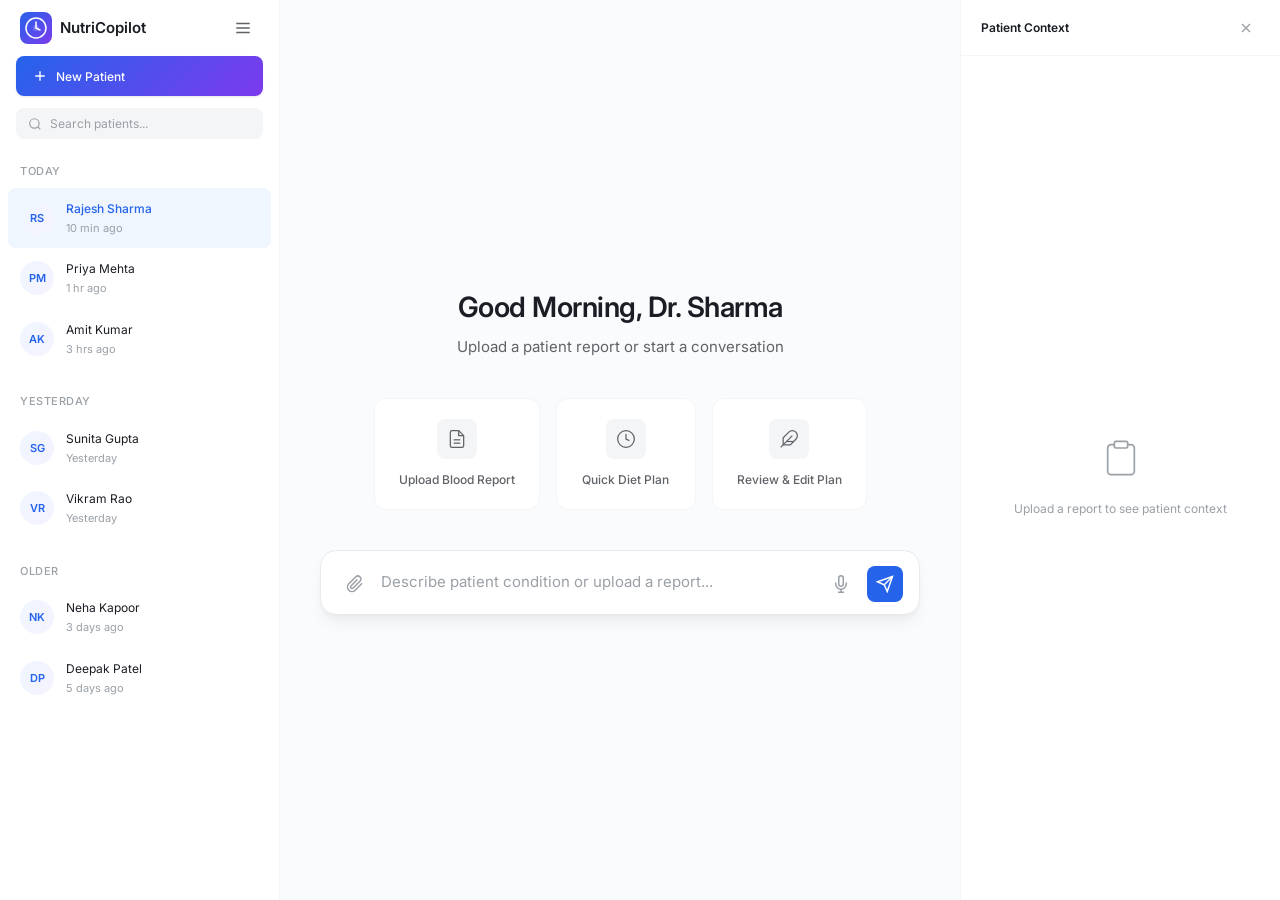
==== index.html @ d96eb40c "Drawer changes" ====
<!DOCTYPE html>
<html lang="en">
<head>
    <meta charset="UTF-8">
    <meta name="viewport" content="width=device-width, initial-scale=1.0">
    <title>NutriCopilot — AI Dietitian Assistant</title>
    <link rel="stylesheet" href="style.css">
    <link rel="preconnect" href="https://fonts.googleapis.com">
    <link rel="preconnect" href="https://fonts.gstatic.com" crossorigin>
    <link href="https://fonts.googleapis.com/css2?family=Inter:wght@300;400;500;600;700&display=swap" rel="stylesheet">
</head>
<body>
    <div class="app-container">
        <!-- LEFT SIDEBAR -->
        <aside class="sidebar" id="sidebar">
            <div class="sidebar-header">
                <div class="logo">
                    <div class="logo-icon">
                        <svg width="24" height="24" viewBox="0 0 24 24" fill="none">
                            <circle cx="12" cy="12" r="10" stroke="currentColor" stroke-width="1.5"/>
                            <path d="M12 6v6l4 2" stroke="currentColor" stroke-width="1.5" stroke-linecap="round"/>
                            <circle cx="12" cy="12" r="3" fill="currentColor" opacity="0.2"/>
                        </svg>
                    </div>
                    <span class="logo-text">NutriCopilot</span>
                </div>
                <button class="sidebar-toggle" id="sidebarToggle" aria-label="Toggle sidebar">
                    <svg width="18" height="18" viewBox="0 0 24 24" fill="none" stroke="currentColor" stroke-width="2">
                        <path d="M3 12h18M3 6h18M3 18h18"/>
                    </svg>
                </button>
            </div>

            <button class="new-patient-btn" id="newPatientBtn">
                <svg width="16" height="16" viewBox="0 0 24 24" fill="none" stroke="currentColor" stroke-width="2">
                    <path d="M12 5v14M5 12h14"/>
                </svg>
                New Patient
            </button>

            <div class="search-box">
                <svg width="14" height="14" viewBox="0 0 24 24" fill="none" stroke="currentColor" stroke-width="2">
                    <circle cx="11" cy="11" r="8"/>
                    <path d="M21 21l-4.35-4.35"/>
                </svg>
                <input type="text" placeholder="Search patients..." id="patientSearch">
            </div>

            <div class="patient-list" id="patientList">
                <div class="patient-group">
                    <span class="group-label">Today</span>
                    <div class="patient-item active" data-id="1">
                        <div class="patient-avatar">RS</div>
                        <div class="patient-info">
                            <span class="patient-name">Rajesh Sharma</span>
                            <span class="patient-time">10 min ago</span>
                        </div>
                    </div>
                    <div class="patient-item" data-id="2">
                        <div class="patient-avatar">PM</div>
                        <div class="patient-info">
                            <span class="patient-name">Priya Mehta</span>
                            <span class="patient-time">1 hr ago</span>
                        </div>
                    </div>
                    <div class="patient-item" data-id="3">
                        <div class="patient-avatar">AK</div>
                        <div class="patient-info">
                            <span class="patient-name">Amit Kumar</span>
                            <span class="patient-time">3 hrs ago</span>
                        </div>
                    </div>
                </div>
                <div class="patient-group">
                    <span class="group-label">Yesterday</span>
                    <div class="patient-item" data-id="4">
                        <div class="patient-avatar">SG</div>
                        <div class="patient-info">
                            <span class="patient-name">Sunita Gupta</span>
                            <span class="patient-time">Yesterday</span>
                        </div>
                    </div>
                    <div class="patient-item" data-id="5">
                        <div class="patient-avatar">VR</div>
                        <div class="patient-info">
                            <span class="patient-name">Vikram Rao</span>
                            <span class="patient-time">Yesterday</span>
                        </div>
                    </div>
                </div>
                <div class="patient-group">
                    <span class="group-label">Older</span>
                    <div class="patient-item" data-id="6">
                        <div class="patient-avatar">NK</div>
                        <div class="patient-info">
                            <span class="patient-name">Neha Kapoor</span>
                            <span class="patient-time">3 days ago</span>
                        </div>
                    </div>
                    <div class="patient-item" data-id="7">
                        <div class="patient-avatar">DP</div>
                        <div class="patient-info">
                            <span class="patient-name">Deepak Patel</span>
                            <span class="patient-time">5 days ago</span>
                        </div>
                    </div>
                </div>
            </div>
        </aside>

        <!-- CENTER MAIN AREA -->
        <main class="main-content" id="mainContent">
            <!-- Welcome State -->
            <div class="welcome-state" id="welcomeState">
                <div class="greeting-section">
                    <h1 class="greeting" id="greeting">Good Evening, Dr. Sharma</h1>
                    <p class="greeting-sub">Upload a patient report or start a conversation</p>
                </div>

                <div class="quick-actions">
                    <div class="quick-action-card">
                        <div class="qa-icon">
                            <svg width="20" height="20" viewBox="0 0 24 24" fill="none" stroke="currentColor" stroke-width="1.5">
                                <path d="M14 2H6a2 2 0 0 0-2 2v16a2 2 0 0 0 2 2h12a2 2 0 0 0 2-2V8z"/>
                                <polyline points="14,2 14,8 20,8"/>
                                <line x1="16" y1="13" x2="8" y2="13"/>
                                <line x1="16" y1="17" x2="8" y2="17"/>
                            </svg>
                        </div>
                        <span>Upload Blood Report</span>
                    </div>
                    <div class="quick-action-card">
                        <div class="qa-icon">
                            <svg width="20" height="20" viewBox="0 0 24 24" fill="none" stroke="currentColor" stroke-width="1.5">
                                <path d="M12 2a10 10 0 1 0 10 10A10 10 0 0 0 12 2z"/>
                                <path d="M12 6v6l4 2"/>
                            </svg>
                        </div>
                        <span>Quick Diet Plan</span>
                    </div>
                    <div class="quick-action-card">
                        <div class="qa-icon">
                            <svg width="20" height="20" viewBox="0 0 24 24" fill="none" stroke="currentColor" stroke-width="1.5">
                                <path d="M20.24 12.24a6 6 0 0 0-8.49-8.49L5 10.5V19h8.5z"/>
                                <line x1="16" y1="8" x2="2" y2="22"/>
                                <line x1="17.5" y1="15" x2="9" y2="15"/>
                            </svg>
                        </div>
                        <span>Review & Edit Plan</span>
                    </div>
                </div>

                <div class="prompt-container" id="promptContainer">
                    <div class="prompt-box">
                        <div class="prompt-upload-area" id="dropZone">
                            <div class="drop-indicator" id="dropIndicator">
                                <svg width="32" height="32" viewBox="0 0 24 24" fill="none" stroke="currentColor" stroke-width="1.5">
                                    <path d="M21 15v4a2 2 0 0 1-2 2H5a2 2 0 0 1-2-2v-4"/>
                                    <polyline points="17,8 12,3 7,8"/>
                                    <line x1="12" y1="3" x2="12" y2="15"/>
                                </svg>
                                <span>Drop patient report here</span>
                            </div>
                        </div>
                        <div class="prompt-input-wrapper">
                            <button class="prompt-action-btn upload-btn" id="uploadBtn" title="Upload Report">
                                <svg width="18" height="18" viewBox="0 0 24 24" fill="none" stroke="currentColor" stroke-width="2">
                                    <path d="M21.44 11.05l-9.19 9.19a6 6 0 0 1-8.49-8.49l9.19-9.19a4 4 0 0 1 5.66 5.66l-9.2 9.19a2 2 0 0 1-2.83-2.83l8.49-8.48"/>
                                </svg>
                            </button>
                            <textarea class="prompt-input" id="promptInput" placeholder="Describe patient condition or upload a report..." rows="1"></textarea>
                            <button class="prompt-action-btn voice-btn" id="voiceBtn" title="Voice Input">
                                <svg width="18" height="18" viewBox="0 0 24 24" fill="none" stroke="currentColor" stroke-width="2">
                                    <path d="M12 1a3 3 0 0 0-3 3v8a3 3 0 0 0 6 0V4a3 3 0 0 0-3-3z"/>
                                    <path d="M19 10v2a7 7 0 0 1-14 0v-2"/>
                                    <line x1="12" y1="19" x2="12" y2="23"/>
                                    <line x1="8" y1="23" x2="16" y2="23"/>
                                </svg>
                            </button>
                            <button class="generate-btn" id="generateBtn" title="Generate">
                                <svg width="18" height="18" viewBox="0 0 24 24" fill="none" stroke="currentColor" stroke-width="2">
                                    <line x1="22" y1="2" x2="11" y2="13"/>
                                    <polygon points="22,2 15,22 11,13 2,9"/>
                                </svg>
                            </button>
                        </div>
                    </div>
                </div>
            </div>

            <!-- Upload Review State -->
            <div class="upload-review-state hidden" id="uploadReviewState">
                <div class="upload-review-content" id="uploadReviewContent">
                    <!-- Dynamically populated by JS -->
                </div>
            </div>

            <!-- Chat/Conversation State -->
            <div class="chat-state hidden" id="chatState">
                <div class="chat-messages" id="chatMessages"></div>

                <div class="chat-input-container">
                    <div class="prompt-box">
                        <div class="prompt-input-wrapper">
                            <button class="prompt-action-btn upload-btn" id="chatUploadBtn" title="Upload Report">
                                <svg width="18" height="18" viewBox="0 0 24 24" fill="none" stroke="currentColor" stroke-width="2">
                                    <path d="M21.44 11.05l-9.19 9.19a6 6 0 0 1-8.49-8.49l9.19-9.19a4 4 0 0 1 5.66 5.66l-9.2 9.19a2 2 0 0 1-2.83-2.83l8.49-8.48"/>
                                </svg>
                            </button>
                            <textarea class="prompt-input" id="chatInput" placeholder="Ask follow-up or give instructions..." rows="1"></textarea>
                            <button class="generate-btn" id="chatSendBtn" title="Send">
                                <svg width="18" height="18" viewBox="0 0 24 24" fill="none" stroke="currentColor" stroke-width="2">
                                    <line x1="22" y1="2" x2="11" y2="13"/>
                                    <polygon points="22,2 15,22 11,13 2,9"/>
                                </svg>
                            </button>
                        </div>
                    </div>
                </div>
            </div>
            <input type="file" id="fileInput" accept=".pdf,.jpg,.png,.jpeg" hidden>
        </main>

        <!-- RIGHT CONTEXT PANEL -->
        <aside class="context-panel" id="contextPanel">
            <div class="context-panel-header">
                <h3>Patient Context</h3>
                <button class="panel-close-btn" id="contextPanelClose">
                    <svg width="16" height="16" viewBox="0 0 24 24" fill="none" stroke="currentColor" stroke-width="2">
                        <path d="M18 6L6 18M6 6l12 12"/>
                    </svg>
                </button>
            </div>

            <!-- Empty State -->
            <div class="context-empty" id="contextEmpty">
                <div class="context-empty-icon">
                    <svg width="40" height="40" viewBox="0 0 24 24" fill="none" stroke="currentColor" stroke-width="1">
                        <path d="M16 4h2a2 2 0 0 1 2 2v14a2 2 0 0 1-2 2H6a2 2 0 0 1-2-2V6a2 2 0 0 1 2-2h2"/>
                        <rect x="8" y="2" width="8" height="4" rx="1" ry="1"/>
                    </svg>
                </div>
                <p>Upload a report to see patient context</p>
            </div>

            <!-- Uploaded Reports List (pre-processing) -->
            <div class="context-reports hidden" id="contextReports">
                <div class="context-reports-title">Uploaded Reports</div>
                <div class="context-reports-list" id="contextReportsList"></div>
            </div>

            <!-- Patient Data -->
            <div class="context-data hidden" id="contextData">
                <div class="patient-profile-card">
                    <div class="profile-avatar" id="profileAvatar">RS</div>
                    <div class="profile-details">
                        <h4 id="profileName">Rajesh Sharma</h4>
                        <span class="profile-meta" id="profileMeta">Male • 52 yrs • BMI 28.4</span>
                    </div>
                    <div class="profile-badge critical" id="profileBadge">High Risk</div>
                </div>

                <div class="vitals-grid" id="vitalsGrid">
                    <div class="vital-card">
                        <span class="vital-label">HbA1c</span>
                        <span class="vital-value high">8.2%</span>
                        <span class="vital-status">Above Normal</span>
                    </div>
                    <div class="vital-card">
                        <span class="vital-label">Cholesterol</span>
                        <span class="vital-value high">245 mg/dL</span>
                        <span class="vital-status">High</span>
                    </div>
                    <div class="vital-card">
                        <span class="vital-label">BP</span>
                        <span class="vital-value warning">142/92</span>
                        <span class="vital-status">Elevated</span>
                    </div>
                    <div class="vital-card">
                        <span class="vital-label">Vitamin D</span>
                        <span class="vital-value low">12 ng/mL</span>
                        <span class="vital-status">Deficient</span>
                    </div>
                    <div class="vital-card">
                        <span class="vital-label">Creatinine</span>
                        <span class="vital-value normal">1.1 mg/dL</span>
                        <span class="vital-status">Normal</span>
                    </div>
                    <div class="vital-card">
                        <span class="vital-label">Fasting Sugar</span>
                        <span class="vital-value high">168 mg/dL</span>
                        <span class="vital-status">High</span>
                    </div>
                </div>

                <div class="context-section">
                    <h4 class="context-section-title">
                        <svg width="14" height="14" viewBox="0 0 24 24" fill="none" stroke="currentColor" stroke-width="2">
                            <path d="M10.29 3.86L1.82 18a2 2 0 0 0 1.71 3h16.94a2 2 0 0 0 1.71-3L13.71 3.86a2 2 0 0 0-3.42 0z"/>
                            <line x1="12" y1="9" x2="12" y2="13"/>
                            <line x1="12" y1="17" x2="12.01" y2="17"/>
                        </svg>
                        Health Alerts
                    </h4>
                    <div class="alert-chips" id="alertChips">
                        <span class="alert-chip critical">Pre-Diabetic → Diabetic</span>
                        <span class="alert-chip warning">Hypertension Stage 1</span>
                        <span class="alert-chip warning">Vitamin D Deficient</span>
                        <span class="alert-chip info">High LDL Cholesterol</span>
                    </div>
                </div>

                <div class="context-section">
                    <h4 class="context-section-title">
                        <svg width="14" height="14" viewBox="0 0 24 24" fill="none" stroke="currentColor" stroke-width="2">
                            <circle cx="12" cy="12" r="10"/>
                            <path d="M12 16v-4M12 8h.01"/>
                        </svg>
                        AI Observations
                    </h4>
                    <div class="observations-list" id="observationsList">
                        <div class="observation-item">
                            <span class="obs-dot"></span>
                            <p>Patient shows progressive insulin resistance. Diet must prioritize low glycemic index foods.</p>
                        </div>
                        <div class="observation-item">
                            <span class="obs-dot"></span>
                            <p>Lipid profile suggests reducing saturated fats and increasing omega-3 intake.</p>
                        </div>
                        <div class="observation-item">
                            <span class="obs-dot"></span>
                            <p>Severe Vitamin D deficiency — recommend sun exposure + supplementation.</p>
                        </div>
                    </div>
                </div>

                <div class="context-section">
                    <h4 class="context-section-title">
                        <svg width="14" height="14" viewBox="0 0 24 24" fill="none" stroke="currentColor" stroke-width="2">
                            <path d="M18 8A6 6 0 0 0 6 8c0 7-3 9-3 9h18s-3-2-3-9"/>
                            <path d="M13.73 21a2 2 0 0 1-3.46 0"/>
                        </svg>
                        Dietary Restrictions
                    </h4>
                    <div class="restriction-chips" id="restrictionChips">
                        <span class="restriction-chip">No Refined Sugar</span>
                        <span class="restriction-chip">Low Sodium</span>
                        <span class="restriction-chip">Low Saturated Fat</span>
                        <span class="restriction-chip">High Fiber</span>
                    </div>
                </div>
            </div>
        </aside>
    </div>

    <!-- Mobile overlay -->
    <div class="mobile-overlay hidden" id="mobileOverlay"></div>

    <!-- Biomarker Review Drawer -->
    <div class="bm-drawer-overlay hidden" id="bmDrawerOverlay">
        <div class="bm-drawer" id="bmDrawer">
            <div class="bm-drawer-header">
                <div class="bm-drawer-title-block">
                    <h3>Extracted Biomarkers</h3>
                    <div class="bm-drawer-summary">
                        <span class="bm-total-count">16 detected</span>
                        <span class="bm-abnormal-count">8 abnormal</span>
                    </div>
                </div>
                <button class="bm-drawer-close" id="bmDrawerClose">
                    <svg width="16" height="16" viewBox="0 0 24 24" fill="none" stroke="currentColor" stroke-width="2">
                        <path d="M18 6L6 18M6 6l12 12"/>
                    </svg>
                </button>
            </div>
            <div class="bm-group-tabs" id="bmGroupTabs">
                <button class="bm-group-tab active" data-group="metabolic">Metabolic</button>
                <button class="bm-group-tab" data-group="cardiovascular">Cardiovascular</button>
                <button class="bm-group-tab" data-group="nutritional">Nutritional</button>
                <button class="bm-group-tab" data-group="kidney">Kidney</button>
                <button class="bm-group-tab" data-group="liver">Liver</button>
            </div>
            <div class="bm-drawer-body" id="bmDrawerBody">
                <!-- populated by JS -->
            </div>
        </div>
    </div>

    <script src="script.js"></script>
</body>
</html>
---- style.css ----
/* ============================================
   NUTRI COPILOT — DESIGN SYSTEM
   Premium Medical AI Copilot
   ============================================ */

/* --- CSS Variables --- */
:root {
    /* Colors */
    --bg-primary: #fafbfc;
    --bg-secondary: #ffffff;
    --bg-tertiary: #f4f5f7;
    --bg-hover: #f0f1f3;
    --bg-active: #e8eaed;
    --bg-glass: rgba(255, 255, 255, 0.72);
    --bg-glass-border: rgba(255, 255, 255, 0.18);

    --text-primary: #1a1d23;
    --text-secondary: #5f6368;
    --text-tertiary: #9aa0a6;
    --text-inverse: #ffffff;

    --accent-primary: #2563eb;
    --accent-primary-light: #eff6ff;
    --accent-primary-hover: #1d4ed8;
    --accent-gradient: linear-gradient(135deg, #2563eb 0%, #7c3aed 100%);
    --accent-gradient-soft: linear-gradient(135deg, #eff6ff 0%, #f5f3ff 100%);

    --success: #10b981;
    --success-light: #ecfdf5;
    --warning: #f59e0b;
    --warning-light: #fffbeb;
    --error: #ef4444;
    --error-light: #fef2f2;
    --info: #6366f1;
    --info-light: #eef2ff;

    /* Spacing */
    --space-xs: 4px;
    --space-sm: 8px;
    --space-md: 12px;
    --space-lg: 16px;
    --space-xl: 20px;
    --space-2xl: 24px;
    --space-3xl: 32px;
    --space-4xl: 40px;
    --space-5xl: 48px;
    --space-6xl: 64px;

    /* Typography */
    --font-family: 'Inter', -apple-system, BlinkMacSystemFont, 'Segoe UI', sans-serif;
    --font-size-xs: 11px;
    --font-size-sm: 12px;
    --font-size-base: 14px;
    --font-size-md: 15px;
    --font-size-lg: 16px;
    --font-size-xl: 18px;
    --font-size-2xl: 22px;
    --font-size-3xl: 28px;
    --font-size-4xl: 36px;

    /* Border Radius */
    --radius-sm: 6px;
    --radius-md: 8px;
    --radius-lg: 12px;
    --radius-xl: 16px;
    --radius-2xl: 20px;
    --radius-full: 9999px;

    /* Shadows */
    --shadow-xs: 0 1px 2px rgba(0, 0, 0, 0.04);
    --shadow-sm: 0 1px 3px rgba(0, 0, 0, 0.06), 0 1px 2px rgba(0, 0, 0, 0.04);
    --shadow-md: 0 4px 6px -1px rgba(0, 0, 0, 0.06), 0 2px 4px -1px rgba(0, 0, 0, 0.04);
    --shadow-lg: 0 10px 15px -3px rgba(0, 0, 0, 0.06), 0 4px 6px -2px rgba(0, 0, 0, 0.03);
    --shadow-xl: 0 20px 25px -5px rgba(0, 0, 0, 0.08), 0 10px 10px -5px rgba(0, 0, 0, 0.02);
    --shadow-glow: 0 0 20px rgba(37, 99, 235, 0.15);
    --shadow-input: 0 0 0 3px rgba(37, 99, 235, 0.1);

    /* Transitions */
    --transition-fast: 150ms cubic-bezier(0.4, 0, 0.2, 1);
    --transition-base: 200ms cubic-bezier(0.4, 0, 0.2, 1);
    --transition-smooth: 300ms cubic-bezier(0.4, 0, 0.2, 1);
    --transition-spring: 400ms cubic-bezier(0.34, 1.56, 0.64, 1);

    /* Layout */
    --sidebar-width: 280px;
    --context-panel-width: 320px;
    --header-height: 56px;
}

/* --- Reset & Base --- */
*, *::before, *::after {
    margin: 0;
    padding: 0;
    box-sizing: border-box;
}

html {
    font-size: 16px;
    -webkit-font-smoothing: antialiased;
    -moz-osx-font-smoothing: grayscale;
}

body {
    font-family: var(--font-family);
    background: var(--bg-primary);
    color: var(--text-primary);
    line-height: 1.5;
    overflow: hidden;
    height: 100vh;
}

button {
    font-family: inherit;
    cursor: pointer;
    border: none;
    background: none;
    font-size: inherit;
}

input, textarea {
    font-family: inherit;
    border: none;
    outline: none;
    background: none;
}

textarea {
    resize: none;
}

/* --- App Layout --- */
.app-container {
    display: flex;
    height: 100vh;
    width: 100vw;
    overflow: hidden;
}

/* ============================================
   LEFT SIDEBAR
   ============================================ */
.sidebar {
    width: var(--sidebar-width);
    min-width: var(--sidebar-width);
    height: 100vh;
    background: var(--bg-secondary);
    border-right: 1px solid var(--bg-tertiary);
    display: flex;
    flex-direction: column;
    transition: transform var(--transition-smooth), width var(--transition-smooth);
    z-index: 100;
}

.sidebar-header {
    display: flex;
    align-items: center;
    justify-content: space-between;
    padding: var(--space-lg) var(--space-xl);
    height: var(--header-height);
}

.logo {
    display: flex;
    align-items: center;
    gap: var(--space-sm);
}

.logo-icon {
    width: 32px;
    height: 32px;
    display: flex;
    align-items: center;
    justify-content: center;
    background: var(--accent-gradient);
    color: white;
    border-radius: var(--radius-md);
}

.logo-text {
    font-size: var(--font-size-md);
    font-weight: 600;
    color: var(--text-primary);
}

.sidebar-toggle {
    width: 32px;
    height: 32px;
    display: flex;
    align-items: center;
    justify-content: center;
    border-radius: var(--radius-sm);
    color: var(--text-secondary);
    transition: all var(--transition-fast);
}

.sidebar-toggle:hover {
    background: var(--bg-hover);
    color: var(--text-primary);
}

.new-patient-btn {
    display: flex;
    align-items: center;
    gap: var(--space-sm);
    margin: 0 var(--space-lg) var(--space-md);
    padding: var(--space-md) var(--space-lg);
    background: var(--accent-gradient);
    color: white;
    border-radius: var(--radius-md);
    font-size: var(--font-size-sm);
    font-weight: 500;
    transition: all var(--transition-base);
    box-shadow: var(--shadow-sm);
}

.new-patient-btn:hover {
    transform: translateY(-1px);
    box-shadow: var(--shadow-md), var(--shadow-glow);
}

.new-patient-btn:active {
    transform: translateY(0);
}

.search-box {
    display: flex;
    align-items: center;
    gap: var(--space-sm);
    margin: 0 var(--space-lg) var(--space-lg);
    padding: var(--space-sm) var(--space-md);
    background: var(--bg-tertiary);
    border-radius: var(--radius-md);
    color: var(--text-tertiary);
    transition: all var(--transition-base);
}

.search-box:focus-within {
    background: var(--bg-secondary);
    box-shadow: 0 0 0 2px var(--accent-primary);
}

.search-box input {
    flex: 1;
    font-size: var(--font-size-sm);
    color: var(--text-primary);
}

.search-box input::placeholder {
    color: var(--text-tertiary);
}

/* Patient List */
.patient-list {
    flex: 1;
    overflow-y: auto;
    padding: 0 var(--space-sm);
}

.patient-list::-webkit-scrollbar {
    width: 4px;
}

.patient-list::-webkit-scrollbar-track {
    background: transparent;
}

.patient-list::-webkit-scrollbar-thumb {
    background: var(--bg-active);
    border-radius: var(--radius-full);
}

.patient-group {
    margin-bottom: var(--space-lg);
}

.group-label {
    display: block;
    padding: var(--space-sm) var(--space-md);
    font-size: var(--font-size-xs);
    font-weight: 500;
    color: var(--text-tertiary);
    text-transform: uppercase;
    letter-spacing: 0.5px;
}

.patient-item {
    display: flex;
    align-items: center;
    gap: var(--space-md);
    padding: var(--space-md) var(--space-md);
    border-radius: var(--radius-md);
    cursor: pointer;
    transition: all var(--transition-fast);
}

.patient-item:hover {
    background: var(--bg-hover);
}

.patient-item.active {
    background: var(--accent-primary-light);
}

.patient-item.active .patient-name {
    color: var(--accent-primary);
    font-weight: 500;
}

.patient-avatar {
    width: 34px;
    height: 34px;
    min-width: 34px;
    border-radius: var(--radius-full);
    background: var(--accent-gradient-soft);
    color: var(--accent-primary);
    display: flex;
    align-items: center;
    justify-content: center;
    font-size: var(--font-size-xs);
    font-weight: 600;
}

.patient-info {
    flex: 1;
    min-width: 0;
    display: flex;
    flex-direction: column;
    gap: 2px;
}

.patient-name {
    font-size: var(--font-size-sm);
    font-weight: 400;
    color: var(--text-primary);
    white-space: nowrap;
    overflow: hidden;
    text-overflow: ellipsis;
}

.patient-time {
    font-size: var(--font-size-xs);
    color: var(--text-tertiary);
}

/* ============================================
   MAIN CONTENT AREA
   ============================================ */
.main-content {
    flex: 1;
    display: flex;
    flex-direction: column;
    height: 100vh;
    overflow: hidden;
    position: relative;
}

/* Welcome State */
.welcome-state {
    flex: 1;
    display: flex;
    flex-direction: column;
    align-items: center;
    justify-content: center;
    padding: var(--space-4xl);
    gap: var(--space-4xl);
    max-width: 720px;
    margin: 0 auto;
    width: 100%;
}

.greeting-section {
    text-align: center;
    animation: fadeInUp 0.6s ease;
}

.greeting {
    font-size: var(--font-size-3xl);
    font-weight: 600;
    color: var(--text-primary);
    margin-bottom: var(--space-sm);
    letter-spacing: -0.5px;
}

.greeting-sub {
    font-size: var(--font-size-md);
    color: var(--text-secondary);
    font-weight: 400;
}

/* Quick Actions */
.quick-actions {
    display: flex;
    gap: var(--space-lg);
    animation: fadeInUp 0.6s ease 0.1s both;
}

.quick-action-card {
    display: flex;
    flex-direction: column;
    align-items: center;
    gap: var(--space-md);
    padding: var(--space-xl) var(--space-2xl);
    background: var(--bg-secondary);
    border: 1px solid var(--bg-tertiary);
    border-radius: var(--radius-lg);
    cursor: pointer;
    transition: all var(--transition-base);
    min-width: 140px;
}

.quick-action-card:hover {
    border-color: var(--accent-primary);
    background: var(--accent-primary-light);
    transform: translateY(-2px);
    box-shadow: var(--shadow-md);
}

.qa-icon {
    width: 40px;
    height: 40px;
    display: flex;
    align-items: center;
    justify-content: center;
    background: var(--bg-tertiary);
    border-radius: var(--radius-md);
    color: var(--text-secondary);
    transition: all var(--transition-base);
}

.quick-action-card:hover .qa-icon {
    background: var(--accent-primary);
    color: white;
}

.quick-action-card span {
    font-size: var(--font-size-sm);
    font-weight: 500;
    color: var(--text-secondary);
    text-align: center;
}

/* Prompt Container */
.prompt-container {
    width: 100%;
    max-width: 640px;
    animation: fadeInUp 0.6s ease 0.2s both;
}

.prompt-box {
    background: var(--bg-secondary);
    border: 1px solid var(--bg-active);
    border-radius: var(--radius-xl);
    box-shadow: var(--shadow-lg);
    transition: all var(--transition-base);
    overflow: hidden;
}

.prompt-box:focus-within {
    border-color: var(--accent-primary);
    box-shadow: var(--shadow-lg), var(--shadow-input);
}

.prompt-upload-area {
    display: none;
    padding: var(--space-3xl);
    border-bottom: 1px dashed var(--bg-active);
    text-align: center;
}

.prompt-upload-area.dragover {
    display: block;
    background: var(--accent-primary-light);
}

.drop-indicator {
    display: flex;
    flex-direction: column;
    align-items: center;
    gap: var(--space-md);
    color: var(--accent-primary);
}

.drop-indicator span {
    font-size: var(--font-size-sm);
    font-weight: 500;
}

.prompt-input-wrapper {
    display: flex;
    align-items: flex-end;
    padding: var(--space-md) var(--space-lg);
    gap: var(--space-sm);
}

.prompt-input {
    flex: 1;
    padding: var(--space-sm) 0;
    font-size: var(--font-size-md);
    color: var(--text-primary);
    line-height: 1.5;
    max-height: 150px;
    overflow-y: auto;
}

.prompt-input::placeholder {
    color: var(--text-tertiary);
}

.prompt-action-btn {
    width: 36px;
    height: 36px;
    display: flex;
    align-items: center;
    justify-content: center;
    border-radius: var(--radius-md);
    color: var(--text-tertiary);
    transition: all var(--transition-fast);
    flex-shrink: 0;
}

.prompt-action-btn:hover {
    background: var(--bg-hover);
    color: var(--text-primary);
}

.generate-btn {
    width: 36px;
    height: 36px;
    display: flex;
    align-items: center;
    justify-content: center;
    background: var(--accent-primary);
    color: white;
    border-radius: var(--radius-md);
    transition: all var(--transition-base);
    flex-shrink: 0;
}

.generate-btn:hover {
    background: var(--accent-primary-hover);
    transform: scale(1.05);
}

.generate-btn:active {
    transform: scale(0.95);
}

/* ============================================
   CHAT STATE
   ============================================ */
.chat-state {
    flex: 1;
    display: flex;
    flex-direction: column;
    height: 100vh;
}

.chat-messages {
    flex: 1;
    overflow-y: auto;
    padding: var(--space-3xl) var(--space-4xl);
    display: flex;
    flex-direction: column;
    gap: var(--space-2xl);
}

.chat-messages::-webkit-scrollbar {
    width: 6px;
}

.chat-messages::-webkit-scrollbar-track {
    background: transparent;
}

.chat-messages::-webkit-scrollbar-thumb {
    background: var(--bg-active);
    border-radius: var(--radius-full);
}

.chat-input-container {
    padding: var(--space-lg) var(--space-4xl) var(--space-2xl);
    background: linear-gradient(to top, var(--bg-primary) 60%, transparent);
}

.chat-input-container .prompt-box {
    max-width: 680px;
    margin: 0 auto;
}

/* Message Styles */
.message {
    display: flex;
    gap: var(--space-lg);
    max-width: 720px;
    width: 100%;
    margin: 0 auto;
    animation: fadeInUp 0.3s ease;
}

.message-avatar {
    width: 32px;
    height: 32px;
    min-width: 32px;
    border-radius: var(--radius-md);
    display: flex;
    align-items: center;
    justify-content: center;
    font-size: var(--font-size-xs);
    font-weight: 600;
    margin-top: 2px;
}

.message-avatar.ai {
    background: var(--accent-gradient);
    color: white;
}

.message-avatar.user {
    background: var(--bg-tertiary);
    color: var(--text-secondary);
}

.message-content {
    flex: 1;
    min-width: 0;
}

.message-content p {
    font-size: var(--font-size-md);
    line-height: 1.7;
    color: var(--text-primary);
}

.message-content .message-label {
    font-size: var(--font-size-xs);
    font-weight: 500;
    color: var(--text-tertiary);
    margin-bottom: var(--space-xs);
    text-transform: uppercase;
    letter-spacing: 0.3px;
}

/* Typing Indicator */
.typing-indicator {
    display: flex;
    align-items: center;
    gap: 4px;
    padding: var(--space-md) 0;
}

.typing-indicator span {
    width: 6px;
    height: 6px;
    border-radius: 50%;
    background: var(--accent-primary);
    animation: typingBounce 1.4s infinite ease-in-out;
}

.typing-indicator span:nth-child(2) { animation-delay: 0.2s; }
.typing-indicator span:nth-child(3) { animation-delay: 0.4s; }

/* Shimmer Loading */
.shimmer {
    background: linear-gradient(90deg, var(--bg-tertiary) 25%, var(--bg-hover) 50%, var(--bg-tertiary) 75%);
    background-size: 200% 100%;
    animation: shimmer 1.5s infinite;
    border-radius: var(--radius-sm);
    height: 16px;
    margin-bottom: var(--space-sm);
}

.shimmer.short { width: 60%; }
.shimmer.medium { width: 80%; }
.shimmer.long { width: 100%; }

/* Context Cards */
.context-cards-container {
    display: flex;
    flex-direction: column;
    gap: var(--space-lg);
    margin-top: var(--space-lg);
}

.context-card {
    background: var(--bg-secondary);
    border: 1px solid var(--bg-tertiary);
    border-radius: var(--radius-lg);
    padding: var(--space-xl);
    transition: all var(--transition-base);
}

.context-card:hover {
    border-color: var(--bg-active);
    box-shadow: var(--shadow-sm);
}

.context-card-title {
    font-size: var(--font-size-sm);
    font-weight: 600;
    color: var(--text-primary);
    margin-bottom: var(--space-md);
}

.chips-container {
    display: flex;
    flex-wrap: wrap;
    gap: var(--space-sm);
}

.chip {
    padding: var(--space-sm) var(--space-lg);
    border: 1px solid var(--bg-active);
    border-radius: var(--radius-full);
    font-size: var(--font-size-sm);
    color: var(--text-secondary);
    cursor: pointer;
    transition: all var(--transition-fast);
    user-select: none;
}

.chip:hover {
    border-color: var(--accent-primary);
    color: var(--accent-primary);
    background: var(--accent-primary-light);
}

.chip.selected {
    background: var(--accent-primary);
    color: white;
    border-color: var(--accent-primary);
}

/* Activity Level Chips */
.activity-chips {
    display: flex;
    gap: var(--space-sm);
}

.activity-chip {
    flex: 1;
    padding: var(--space-md) var(--space-lg);
    border: 1px solid var(--bg-active);
    border-radius: var(--radius-md);
    font-size: var(--font-size-sm);
    color: var(--text-secondary);
    cursor: pointer;
    text-align: center;
    transition: all var(--transition-fast);
}

.activity-chip:hover {
    border-color: var(--accent-primary);
    color: var(--accent-primary);
}

.activity-chip.selected {
    background: var(--accent-primary);
    color: white;
    border-color: var(--accent-primary);
}

/* Notes textarea */
.context-textarea {
    width: 100%;
    min-height: 80px;
    padding: var(--space-md);
    border: 1px solid var(--bg-active);
    border-radius: var(--radius-md);
    font-size: var(--font-size-sm);
    color: var(--text-primary);
    resize: vertical;
    transition: all var(--transition-base);
    line-height: 1.6;
}

.context-textarea:focus {
    border-color: var(--accent-primary);
    box-shadow: var(--shadow-input);
}

.context-textarea::placeholder {
    color: var(--text-tertiary);
}

/* Generate Button */
.generate-plan-btn {
    display: flex;
    align-items: center;
    justify-content: center;
    gap: var(--space-sm);
    width: 100%;
    padding: var(--space-lg) var(--space-2xl);
    background: var(--accent-gradient);
    color: white;
    border-radius: var(--radius-lg);
    font-size: var(--font-size-md);
    font-weight: 500;
    margin-top: var(--space-lg);
    transition: all var(--transition-base);
    box-shadow: var(--shadow-md);
}

.generate-plan-btn:hover {
    transform: translateY(-1px);
    box-shadow: var(--shadow-lg), var(--shadow-glow);
}

.generate-plan-btn:active {
    transform: translateY(0);
}

/* Workflow Animation */
.workflow-steps {
    display: flex;
    flex-direction: column;
    gap: var(--space-md);
    padding: var(--space-lg) 0;
}

.workflow-step {
    display: flex;
    align-items: center;
    gap: var(--space-md);
    padding: var(--space-md) var(--space-lg);
    border-radius: var(--radius-md);
    background: var(--bg-secondary);
    border: 1px solid var(--bg-tertiary);
    opacity: 0;
    transform: translateX(-10px);
    transition: all var(--transition-smooth);
}

.workflow-step.active {
    opacity: 1;
    transform: translateX(0);
    border-color: var(--accent-primary);
    background: var(--accent-primary-light);
}

.workflow-step.completed {
    opacity: 1;
    transform: translateX(0);
    border-color: var(--success);
    background: var(--success-light);
}

.workflow-step-icon {
    width: 24px;
    height: 24px;
    border-radius: 50%;
    display: flex;
    align-items: center;
    justify-content: center;
    flex-shrink: 0;
}

.workflow-step.active .workflow-step-icon {
    background: var(--accent-primary);
    color: white;
    animation: pulse 1.5s infinite;
}

.workflow-step.completed .workflow-step-icon {
    background: var(--success);
    color: white;
}

.workflow-step-text {
    font-size: var(--font-size-sm);
    font-weight: 500;
    color: var(--text-secondary);
}

.workflow-step.active .workflow-step-text {
    color: var(--accent-primary);
}

.workflow-step.completed .workflow-step-text {
    color: var(--success);
}

/* Diet Plan Cards */
.diet-plan-container {
    display: flex;
    flex-direction: column;
    gap: var(--space-lg);
    margin-top: var(--space-xl);
}

.meal-card {
    background: var(--bg-secondary);
    border: 1px solid var(--bg-tertiary);
    border-radius: var(--radius-lg);
    padding: var(--space-xl);
    transition: all var(--transition-base);
    animation: fadeInUp 0.3s ease both;
}

.meal-card:hover {
    border-color: var(--bg-active);
    box-shadow: var(--shadow-sm);
}

.meal-card-header {
    display: flex;
    align-items: center;
    justify-content: space-between;
    margin-bottom: var(--space-md);
}

.meal-card-title {
    display: flex;
    align-items: center;
    gap: var(--space-sm);
}

.meal-time-icon {
    width: 28px;
    height: 28px;
    border-radius: var(--radius-sm);
    display: flex;
    align-items: center;
    justify-content: center;
    font-size: 14px;
}

.meal-card-title h4 {
    font-size: var(--font-size-sm);
    font-weight: 600;
    color: var(--text-primary);
}

.meal-card-title span {
    font-size: var(--font-size-xs);
    color: var(--text-tertiary);
}

.meal-card-actions {
    display: flex;
    gap: var(--space-xs);
}

.meal-action-btn {
    width: 28px;
    height: 28px;
    display: flex;
    align-items: center;
    justify-content: center;
    border-radius: var(--radius-sm);
    color: var(--text-tertiary);
    transition: all var(--transition-fast);
}

.meal-action-btn:hover {
    background: var(--bg-hover);
    color: var(--text-primary);
}

.meal-items {
    list-style: none;
    display: flex;
    flex-direction: column;
    gap: var(--space-sm);
}

.meal-items li {
    font-size: var(--font-size-sm);
    color: var(--text-secondary);
    padding-left: var(--space-lg);
    position: relative;
    line-height: 1.6;
}

.meal-items li::before {
    content: '';
    position: absolute;
    left: 0;
    top: 8px;
    width: 5px;
    height: 5px;
    border-radius: 50%;
    background: var(--accent-primary);
    opacity: 0.5;
}

/* Special meal cards */
.meal-card.avoid {
    border-color: var(--error-light);
    background: linear-gradient(135deg, #fff 0%, var(--error-light) 100%);
}

.meal-card.avoid .meal-items li::before {
    background: var(--error);
}

.meal-card.supplements {
    border-color: var(--info-light);
    background: linear-gradient(135deg, #fff 0%, var(--info-light) 100%);
}

.meal-card.supplements .meal-items li::before {
    background: var(--info);
}

/* Plan Actions */
.plan-actions {
    display: flex;
    gap: var(--space-md);
    margin-top: var(--space-2xl);
    padding-top: var(--space-xl);
    border-top: 1px solid var(--bg-tertiary);
}

.plan-action-btn {
    display: flex;
    align-items: center;
    gap: var(--space-sm);
    padding: var(--space-md) var(--space-xl);
    border-radius: var(--radius-md);
    font-size: var(--font-size-sm);
    font-weight: 500;
    transition: all var(--transition-base);
}

.plan-action-btn.primary {
    background: var(--accent-primary);
    color: white;
}

.plan-action-btn.primary:hover {
    background: var(--accent-primary-hover);
    transform: translateY(-1px);
}

.plan-action-btn.secondary {
    background: var(--bg-tertiary);
    color: var(--text-secondary);
}

.plan-action-btn.secondary:hover {
    background: var(--bg-active);
    color: var(--text-primary);
}

.plan-action-btn.success {
    background: var(--success);
    color: white;
}

.plan-action-btn.success:hover {
    opacity: 0.9;
    transform: translateY(-1px);
}

/* ============================================
   RIGHT CONTEXT PANEL
   ============================================ */
.context-panel {
    width: var(--context-panel-width);
    min-width: var(--context-panel-width);
    height: 100vh;
    background: var(--bg-secondary);
    border-left: 1px solid var(--bg-tertiary);
    display: flex;
    flex-direction: column;
    overflow: hidden;
    transition: transform var(--transition-smooth);
}

.context-panel-header {
    display: flex;
    align-items: center;
    justify-content: space-between;
    padding: var(--space-lg) var(--space-xl);
    height: var(--header-height);
    border-bottom: 1px solid var(--bg-tertiary);
}

.context-panel-header h3 {
    font-size: var(--font-size-sm);
    font-weight: 600;
    color: var(--text-primary);
}

.panel-close-btn {
    width: 28px;
    height: 28px;
    display: flex;
    align-items: center;
    justify-content: center;
    border-radius: var(--radius-sm);
    color: var(--text-tertiary);
    transition: all var(--transition-fast);
}

.panel-close-btn:hover {
    background: var(--bg-hover);
    color: var(--text-primary);
}

/* Context Empty */
.context-empty {
    flex: 1;
    display: flex;
    flex-direction: column;
    align-items: center;
    justify-content: center;
    gap: var(--space-lg);
    padding: var(--space-4xl);
    color: var(--text-tertiary);
}

.context-empty p {
    font-size: var(--font-size-sm);
    text-align: center;
}

/* Context Data */
.context-data {
    flex: 1;
    overflow-y: auto;
    padding: var(--space-xl);
    display: flex;
    flex-direction: column;
    gap: var(--space-xl);
}

.context-data::-webkit-scrollbar {
    width: 4px;
}

.context-data::-webkit-scrollbar-thumb {
    background: var(--bg-active);
    border-radius: var(--radius-full);
}

/* Patient Profile Card */
.patient-profile-card {
    display: flex;
    align-items: center;
    gap: var(--space-md);
    padding: var(--space-lg);
    background: var(--accent-gradient-soft);
    border-radius: var(--radius-lg);
    border: 1px solid rgba(37, 99, 235, 0.08);
}

.profile-avatar {
    width: 40px;
    height: 40px;
    border-radius: var(--radius-full);
    background: var(--accent-gradient);
    color: white;
    display: flex;
    align-items: center;
    justify-content: center;
    font-size: var(--font-size-sm);
    font-weight: 600;
}

.profile-details {
    flex: 1;
    min-width: 0;
}

.profile-details h4 {
    font-size: var(--font-size-sm);
    font-weight: 600;
    color: var(--text-primary);
}

.profile-meta {
    font-size: var(--font-size-xs);
    color: var(--text-secondary);
}

.profile-badge {
    padding: var(--space-xs) var(--space-sm);
    border-radius: var(--radius-full);
    font-size: 10px;
    font-weight: 600;
    text-transform: uppercase;
    letter-spacing: 0.3px;
}

.profile-badge.critical {
    background: var(--error-light);
    color: var(--error);
}

.profile-badge.warning {
    background: var(--warning-light);
    color: var(--warning);
}

.profile-badge.normal {
    background: var(--success-light);
    color: var(--success);
}

/* Vitals Grid */
.vitals-grid {
    display: grid;
    grid-template-columns: 1fr 1fr;
    gap: var(--space-sm);
}

.vital-card {
    padding: var(--space-md);
    background: var(--bg-tertiary);
    border-radius: var(--radius-md);
    display: flex;
    flex-direction: column;
    gap: 2px;
}

.vital-label {
    font-size: var(--font-size-xs);
    color: var(--text-tertiary);
    font-weight: 500;
}

.vital-value {
    font-size: var(--font-size-base);
    font-weight: 600;
}

.vital-value.high { color: var(--error); }
.vital-value.warning { color: var(--warning); }
.vital-value.low { color: var(--info); }
.vital-value.normal { color: var(--success); }

.vital-status {
    font-size: 10px;
    color: var(--text-tertiary);
}

/* Context Sections */
.context-section {
    display: flex;
    flex-direction: column;
    gap: var(--space-md);
}

.context-section-title {
    display: flex;
    align-items: center;
    gap: var(--space-sm);
    font-size: var(--font-size-xs);
    font-weight: 600;
    color: var(--text-secondary);
    text-transform: uppercase;
    letter-spacing: 0.3px;
}

/* Alert Chips */
.alert-chips {
    display: flex;
    flex-wrap: wrap;
    gap: var(--space-sm);
}

.alert-chip {
    padding: var(--space-xs) var(--space-sm);
    border-radius: var(--radius-full);
    font-size: 11px;
    font-weight: 500;
}

.alert-chip.critical {
    background: var(--error-light);
    color: var(--error);
}

.alert-chip.warning {
    background: var(--warning-light);
    color: var(--warning);
}

.alert-chip.info {
    background: var(--info-light);
    color: var(--info);
}

/* Observations */
.observations-list {
    display: flex;
    flex-direction: column;
    gap: var(--space-md);
}

.observation-item {
    display: flex;
    gap: var(--space-sm);
    align-items: flex-start;
}

.obs-dot {
    width: 6px;
    height: 6px;
    min-width: 6px;
    border-radius: 50%;
    background: var(--accent-primary);
    margin-top: 6px;
}

.observation-item p {
    font-size: var(--font-size-xs);
    color: var(--text-secondary);
    line-height: 1.5;
}

/* Restriction Chips */
.restriction-chips {
    display: flex;
    flex-wrap: wrap;
    gap: var(--space-sm);
}

.restriction-chip {
    padding: var(--space-xs) var(--space-sm);
    border-radius: var(--radius-full);
    font-size: 11px;
    font-weight: 500;
    background: var(--bg-tertiary);
    color: var(--text-secondary);
    border: 1px solid var(--bg-active);
}

/* ============================================
   UTILITIES
   ============================================ */
.hidden {
    display: none !important;
}

/* ============================================
   ANIMATIONS
   ============================================ */
@keyframes fadeInUp {
    from {
        opacity: 0;
        transform: translateY(12px);
    }
    to {
        opacity: 1;
        transform: translateY(0);
    }
}

@keyframes fadeIn {
    from { opacity: 0; }
    to { opacity: 1; }
}

@keyframes typingBounce {
    0%, 60%, 100% {
        transform: translateY(0);
        opacity: 0.4;
    }
    30% {
        transform: translateY(-4px);
        opacity: 1;
    }
}

@keyframes shimmer {
    0% { background-position: -200% 0; }
    100% { background-position: 200% 0; }
}

@keyframes pulse {
    0%, 100% { transform: scale(1); opacity: 1; }
    50% { transform: scale(1.1); opacity: 0.8; }
}

@keyframes slideInRight {
    from {
        opacity: 0;
        transform: translateX(20px);
    }
    to {
        opacity: 1;
        transform: translateX(0);
    }
}

/* ============================================
   RESPONSIVE
   ============================================ */
@media (max-width: 1200px) {
    .context-panel {
        position: fixed;
        right: 0;
        top: 0;
        transform: translateX(100%);
        z-index: 200;
        box-shadow: var(--shadow-xl);
    }

    .context-panel.visible {
        transform: translateX(0);
    }
}

@media (max-width: 900px) {
    .sidebar {
        position: fixed;
        left: 0;
        top: 0;
        transform: translateX(-100%);
        z-index: 200;
        box-shadow: var(--shadow-xl);
    }

    .sidebar.visible {
        transform: translateX(0);
    }

    .welcome-state {
        padding: var(--space-2xl);
    }

    .quick-actions {
        flex-direction: column;
        width: 100%;
    }

    .quick-action-card {
        flex-direction: row;
        min-width: unset;
    }

    .chat-messages {
        padding: var(--space-xl) var(--space-lg);
    }

    .chat-input-container {
        padding: var(--space-md) var(--space-lg) var(--space-lg);
    }
}

/* Mobile Overlay */
.mobile-overlay {
    position: fixed;
    top: 0;
    left: 0;
    right: 0;
    bottom: 0;
    background: rgba(0, 0, 0, 0.3);
    z-index: 150;
    backdrop-filter: blur(2px);
}

/* ============================================
   SPECIAL STATES
   ============================================ */

/* Voice recording state */
.voice-btn.recording {
    color: var(--error);
    animation: pulse 1s infinite;
}

/* File upload success */
.upload-success {
    display: flex;
    align-items: center;
    gap: var(--space-sm);
    padding: var(--space-sm) var(--space-md);
    background: var(--success-light);
    border-radius: var(--radius-md);
    margin-bottom: var(--space-md);
}

.upload-success span {
    font-size: var(--font-size-sm);
    color: var(--success);
    font-weight: 500;
}

/* Inline editable */
.editable-section {
    position: relative;
    padding: var(--space-sm);
    border-radius: var(--radius-sm);
    transition: all var(--transition-fast);
}

.editable-section:hover {
    background: var(--bg-tertiary);
}

.editable-section[contenteditable="true"] {
    background: var(--bg-secondary);
    box-shadow: var(--shadow-input);
    outline: none;
}

/* Approved state */
.plan-approved {
    display: flex;
    align-items: center;
    gap: var(--space-sm);
    padding: var(--space-lg);
    background: var(--success-light);
    border: 1px solid rgba(16, 185, 129, 0.2);
    border-radius: var(--radius-lg);
    margin-top: var(--space-lg);
}

.plan-approved svg {
    color: var(--success);
}

.plan-approved span {
    font-size: var(--font-size-sm);
    font-weight: 500;
    color: var(--success);
}

/* ============================================
   UPLOAD REVIEW STATE
   ============================================ */

.upload-review-state {
    flex: 1;
    display: flex;
    flex-direction: column;
    align-items: center;
    justify-content: center;
    padding: var(--space-4xl);
    animation: fadeIn 0.3s ease;
}

.upload-review-content {
    width: 100%;
    max-width: 480px;
}

/* Action Card — single file */
.upload-action-card {
    background: var(--bg-secondary);
    border: 1px solid var(--bg-tertiary);
    border-radius: var(--radius-2xl);
    padding: var(--space-4xl) var(--space-4xl) var(--space-3xl);
    box-shadow: var(--shadow-xl);
    text-align: center;
    animation: fadeInUp 0.35s ease;
}

.upload-success-badge {
    display: inline-flex;
    align-items: center;
    justify-content: center;
    width: 52px;
    height: 52px;
    border-radius: var(--radius-full);
    background: var(--success-light);
    margin-bottom: var(--space-xl);
    border: 1px solid rgba(16, 185, 129, 0.15);
}

.upload-success-badge svg {
    color: var(--success);
}

.upload-action-title {
    font-size: var(--font-size-lg);
    font-weight: 600;
    color: var(--text-primary);
    margin-bottom: var(--space-sm);
    line-height: 1.4;
}

.upload-action-filename {
    color: var(--accent-primary);
    font-style: normal;
}

.upload-action-subtitle {
    font-size: var(--font-size-sm);
    color: var(--text-secondary);
    margin-bottom: var(--space-3xl);
    line-height: 1.6;
}

.upload-action-buttons {
    display: flex;
    gap: var(--space-md);
    justify-content: center;
}

.upload-more-btn {
    display: flex;
    align-items: center;
    gap: var(--space-sm);
    padding: var(--space-md) var(--space-xl);
    background: var(--bg-secondary);
    color: var(--text-primary);
    border: 1px solid var(--bg-active);
    border-radius: var(--radius-lg);
    font-size: var(--font-size-sm);
    font-weight: 500;
    transition: all var(--transition-base);
    cursor: pointer;
}

.upload-more-btn:hover {
    background: var(--bg-hover);
    border-color: var(--text-tertiary);
    transform: translateY(-1px);
    box-shadow: var(--shadow-sm);
}

.upload-more-btn:active {
    transform: translateY(0);
}

.process-reports-btn {
    display: flex;
    align-items: center;
    gap: var(--space-sm);
    padding: var(--space-md) var(--space-xl);
    background: var(--accent-gradient);
    color: white;
    border-radius: var(--radius-lg);
    font-size: var(--font-size-sm);
    font-weight: 500;
    transition: all var(--transition-base);
    box-shadow: var(--shadow-sm);
    cursor: pointer;
}

.process-reports-btn:hover {
    transform: translateY(-1px);
    box-shadow: var(--shadow-md), var(--shadow-glow);
}

.process-reports-btn:active {
    transform: translateY(0);
}

/* Multi-report card */
.upload-action-card.multi {
    text-align: left;
    padding-top: var(--space-3xl);
}

.upload-action-card.multi .upload-action-buttons {
    justify-content: space-between;
    margin-top: 0;
}

.upload-report-chips {
    display: flex;
    flex-direction: column;
    gap: var(--space-sm);
    margin-bottom: var(--space-3xl);
}

.upload-report-chip {
    display: flex;
    align-items: center;
    gap: var(--space-md);
    padding: var(--space-md) var(--space-lg);
    background: var(--success-light);
    border: 1px solid rgba(16, 185, 129, 0.14);
    border-radius: var(--radius-lg);
    animation: fadeInUp 0.3s ease both;
}

.upload-report-chip-icon {
    width: 26px;
    height: 26px;
    border-radius: var(--radius-md);
    background: var(--success);
    color: white;
    display: flex;
    align-items: center;
    justify-content: center;
    flex-shrink: 0;
}

.upload-report-chip-name {
    flex: 1;
    font-size: var(--font-size-sm);
    font-weight: 500;
    color: var(--text-primary);
    white-space: nowrap;
    overflow: hidden;
    text-overflow: ellipsis;
}

/* ============================================
   PROCESSING STAGES (in chat)
   ============================================ */

.report-attachments-row {
    max-width: 720px;
    width: 100%;
    margin: 0 auto;
    padding: 0 var(--space-lg) var(--space-sm);
    animation: fadeInUp 0.3s ease;
}

.report-attachments-label {
    font-size: var(--font-size-xs);
    font-weight: 500;
    color: var(--text-tertiary);
    text-transform: uppercase;
    letter-spacing: 0.4px;
    margin-bottom: var(--space-sm);
}

.report-attachments-chips {
    display: flex;
    flex-wrap: wrap;
    gap: var(--space-sm);
}

.report-attachment-chip {
    display: flex;
    align-items: center;
    gap: var(--space-sm);
    padding: 6px var(--space-md);
    background: var(--bg-secondary);
    border: 1px solid var(--bg-active);
    border-radius: var(--radius-lg);
    font-size: var(--font-size-xs);
    font-weight: 500;
    color: var(--text-secondary);
    box-shadow: var(--shadow-xs);
}

.report-attachment-chip svg {
    color: var(--accent-primary);
    flex-shrink: 0;
}

/* Processing card (inside AI message) */
.processing-card {
    background: var(--bg-secondary);
    border: 1px solid var(--bg-tertiary);
    border-radius: var(--radius-xl);
    padding: var(--space-2xl);
    margin-bottom: var(--space-sm);
    box-shadow: var(--shadow-sm);
}

.processing-card-header {
    display: flex;
    align-items: center;
    gap: var(--space-sm);
    font-size: var(--font-size-sm);
    font-weight: 500;
    color: var(--text-secondary);
    margin-bottom: var(--space-lg);
}

.processing-card-header svg {
    color: var(--accent-primary);
    animation: spin 2s linear infinite;
}

@keyframes spin {
    from { transform: rotate(0deg); }
    to { transform: rotate(360deg); }
}

.processing-stages-list {
    display: flex;
    flex-direction: column;
    gap: 4px;
}

.processing-stage-item {
    display: flex;
    align-items: center;
    gap: var(--space-md);
    padding: var(--space-sm) var(--space-md);
    border-radius: var(--radius-md);
    opacity: 0.32;
    transition: all var(--transition-smooth);
}

.processing-stage-item.active {
    opacity: 1;
    background: var(--accent-primary-light);
}

.processing-stage-item.complete {
    opacity: 1;
    background: var(--success-light);
}

.processing-stage-dot {
    width: 20px;
    height: 20px;
    min-width: 20px;
    border-radius: var(--radius-full);
    border: 2px solid var(--bg-active);
    display: flex;
    align-items: center;
    justify-content: center;
    transition: all var(--transition-smooth);
}

.processing-stage-item.active .processing-stage-dot {
    border-color: var(--accent-primary);
    background: var(--accent-primary);
    animation: pulse 1.5s infinite;
}

.processing-stage-item.complete .processing-stage-dot {
    border-color: var(--success);
    background: var(--success);
    animation: none;
}

.processing-stage-dot svg {
    color: white;
}

.processing-stage-text {
    font-size: var(--font-size-sm);
    color: var(--text-tertiary);
    transition: color var(--transition-smooth);
}

.processing-stage-item.active .processing-stage-text {
    color: var(--accent-primary);
    font-weight: 500;
}

.processing-stage-item.complete .processing-stage-text {
    color: var(--success);
    font-weight: 500;
}

/* ============================================
   RIGHT PANEL — UPLOADED REPORTS
   ============================================ */

.context-reports {
    padding: var(--space-xl);
    border-bottom: 1px solid var(--bg-tertiary);
    animation: fadeIn 0.3s ease;
    flex-shrink: 0;
}

.context-reports-title {
    font-size: var(--font-size-xs);
    font-weight: 600;
    color: var(--text-secondary);
    text-transform: uppercase;
    letter-spacing: 0.4px;
    margin-bottom: var(--space-md);
}

.context-reports-list {
    display: flex;
    flex-direction: column;
    gap: var(--space-sm);
}

.context-report-item {
    display: flex;
    align-items: center;
    gap: var(--space-sm);
    padding: var(--space-sm) var(--space-md);
    background: var(--bg-tertiary);
    border-radius: var(--radius-md);
    animation: fadeInUp 0.3s ease both;
}

.context-report-item-icon {
    width: 26px;
    height: 26px;
    min-width: 26px;
    border-radius: var(--radius-sm);
    background: var(--accent-primary-light);
    display: flex;
    align-items: center;
    justify-content: center;
}

.context-report-item-icon svg {
    color: var(--accent-primary);
}

.context-report-item-name {
    font-size: var(--font-size-xs);
    font-weight: 500;
    color: var(--text-primary);
    white-space: nowrap;
    overflow: hidden;
    text-overflow: ellipsis;
    flex: 1;
}

/* Right panel when both reports & data are visible */
.context-panel .context-data {
    flex: 1;
}

/* ============================================
   RESPONSIVE — upload review state
   ============================================ */
@media (max-width: 900px) {
    .upload-review-state {
        padding: var(--space-2xl);
    }

    .upload-review-content {
        max-width: 100%;
    }

    .upload-action-card {
        padding: var(--space-3xl) var(--space-2xl) var(--space-2xl);
    }

    .upload-action-buttons {
        flex-direction: column;
    }

    .upload-more-btn,
    .process-reports-btn {
        justify-content: center;
    }

    .upload-action-card.multi .upload-action-buttons {
        flex-direction: column;
    }
}

/* ============================================
   REVIEW HUB (post-processing landing)
   ============================================ */
.review-hub {
    display: flex;
    flex-direction: column;
    gap: var(--space-md);
}

.review-hub-intro {
    font-size: var(--font-size-sm);
    color: var(--text-secondary);
    line-height: 1.6;
    margin-bottom: var(--space-xs);
}

.review-hub-cards {
    display: flex;
    flex-direction: column;
    gap: var(--space-sm);
}

.review-hub-card {
    display: flex;
    align-items: center;
    gap: var(--space-md);
    padding: var(--space-lg) var(--space-xl);
    background: var(--bg-secondary);
    border: 1px solid var(--bg-tertiary);
    border-radius: var(--radius-xl);
    transition: all var(--transition-base);
    box-shadow: var(--shadow-xs);
}

.review-hub-card:hover {
    border-color: var(--bg-active);
    box-shadow: var(--shadow-sm);
}

.rh-card-icon {
    width: 38px;
    height: 38px;
    border-radius: var(--radius-md);
    display: flex;
    align-items: center;
    justify-content: center;
    flex-shrink: 0;
}

.rh-biomarkers .rh-card-icon {
    background: #eff6ff;
    color: var(--accent-primary);
}

.rh-context .rh-card-icon {
    background: #f0fdf4;
    color: var(--success);
}

.rh-card-body {
    flex: 1;
    min-width: 0;
}

.rh-card-title {
    font-size: var(--font-size-sm);
    font-weight: 600;
    color: var(--text-primary);
    margin-bottom: 2px;
}

.rh-card-meta {
    display: flex;
    align-items: center;
    gap: var(--space-sm);
    font-size: var(--font-size-xs);
    color: var(--text-tertiary);
}

.rh-badge {
    padding: 2px var(--space-sm);
    border-radius: var(--radius-full);
    font-size: 10px;
    font-weight: 600;
    letter-spacing: 0.2px;
}

.rh-badge-abnormal {
    background: var(--error-light);
    color: var(--error);
}

.rh-review-btn {
    padding: var(--space-sm) var(--space-lg);
    border: 1px solid var(--bg-active);
    border-radius: var(--radius-full);
    font-size: var(--font-size-xs);
    font-weight: 500;
    color: var(--text-secondary);
    background: var(--bg-secondary);
    white-space: nowrap;
    cursor: pointer;
    transition: all var(--transition-fast);
    flex-shrink: 0;
}

.rh-review-btn:hover {
    border-color: var(--accent-primary);
    color: var(--accent-primary);
    background: var(--accent-primary-light);
}

.rh-btn-approved {
    border-color: var(--success) !important;
    color: var(--success) !important;
    background: var(--success-light) !important;
}

.rh-generate-row {
    display: flex;
    align-items: center;
    justify-content: space-between;
    gap: var(--space-lg);
    padding: var(--space-lg) var(--space-xl);
    background: var(--bg-tertiary);
    border-radius: var(--radius-xl);
    margin-top: var(--space-xs);
}

.rh-generate-hint {
    font-size: var(--font-size-xs);
    color: var(--text-tertiary);
    flex: 1;
}

.rh-generate-btn {
    display: flex;
    align-items: center;
    gap: var(--space-sm);
    padding: var(--space-md) var(--space-xl);
    background: var(--accent-gradient);
    color: white;
    border-radius: var(--radius-lg);
    font-size: var(--font-size-sm);
    font-weight: 500;
    transition: all var(--transition-base);
    box-shadow: var(--shadow-sm);
    cursor: pointer;
    white-space: nowrap;
    flex-shrink: 0;
    border: none;
}

.rh-generate-btn:hover {
    transform: translateY(-1px);
    box-shadow: var(--shadow-md), var(--shadow-glow);
}

/* ============================================
   BIOMARKER DRAWER OVERLAY
   ============================================ */
.bm-drawer-overlay {
    position: fixed;
    inset: 0;
    background: rgba(0, 0, 0, 0.22);
    z-index: 500;
    backdrop-filter: blur(2px);
    opacity: 0;
    transition: opacity var(--transition-smooth);
    pointer-events: none;
}

.bm-drawer-overlay:not(.hidden) {
    pointer-events: auto;
}

.bm-overlay-open {
    opacity: 1;
}

.bm-drawer {
    position: absolute;
    right: 0;
    top: 0;
    bottom: 0;
    width: 480px;
    max-width: 95vw;
    background: var(--bg-secondary);
    display: flex;
    flex-direction: column;
    transform: translateX(100%);
    transition: transform var(--transition-smooth);
    box-shadow: -4px 0 32px rgba(0, 0, 0, 0.08);
}

.bm-drawer-open {
    transform: translateX(0);
}

.bm-drawer-header {
    display: flex;
    align-items: flex-start;
    justify-content: space-between;
    padding: var(--space-xl) var(--space-2xl);
    border-bottom: 1px solid var(--bg-tertiary);
    flex-shrink: 0;
}

.bm-drawer-title-block h3 {
    font-size: var(--font-size-lg);
    font-weight: 600;
    color: var(--text-primary);
    margin-bottom: var(--space-xs);
}

.bm-drawer-summary {
    display: flex;
    align-items: center;
    gap: var(--space-sm);
}

.bm-total-count {
    font-size: var(--font-size-xs);
    color: var(--text-tertiary);
}

.bm-abnormal-count {
    padding: 2px var(--space-sm);
    background: var(--error-light);
    color: var(--error);
    border-radius: var(--radius-full);
    font-size: 10px;
    font-weight: 600;
}

.bm-drawer-close {
    width: 32px;
    height: 32px;
    display: flex;
    align-items: center;
    justify-content: center;
    border-radius: var(--radius-md);
    color: var(--text-tertiary);
    transition: all var(--transition-fast);
    cursor: pointer;
    flex-shrink: 0;
    background: none;
    border: none;
}

.bm-drawer-close:hover {
    background: var(--bg-hover);
    color: var(--text-primary);
}

/* Group Tabs */
.bm-group-tabs {
    display: flex;
    gap: 2px;
    padding: var(--space-sm) var(--space-2xl);
    border-bottom: 1px solid var(--bg-tertiary);
    overflow-x: auto;
    flex-shrink: 0;
    scrollbar-width: none;
}

.bm-group-tabs::-webkit-scrollbar {
    display: none;
}

.bm-group-tab {
    padding: var(--space-sm) var(--space-md);
    border-radius: var(--radius-md);
    font-size: var(--font-size-xs);
    font-weight: 500;
    color: var(--text-tertiary);
    white-space: nowrap;
    cursor: pointer;
    transition: all var(--transition-fast);
    background: none;
    border: none;
    font-family: var(--font-family);
}

.bm-group-tab:hover {
    color: var(--text-primary);
    background: var(--bg-hover);
}

.bm-group-tab.active {
    background: var(--accent-primary-light);
    color: var(--accent-primary);
}

/* Drawer Body */
.bm-drawer-body {
    flex: 1;
    overflow-y: auto;
    padding: var(--space-lg) var(--space-2xl);
    display: flex;
    flex-direction: column;
    gap: var(--space-md);
    scrollbar-width: thin;
}

.bm-drawer-body::-webkit-scrollbar {
    width: 4px;
}

.bm-drawer-body::-webkit-scrollbar-thumb {
    background: var(--bg-active);
    border-radius: var(--radius-full);
}

/* Biomarker Row */
.bm-row {
    padding: var(--space-lg) var(--space-xl);
    background: var(--bg-secondary);
    border: 1px solid var(--bg-tertiary);
    border-radius: var(--radius-xl);
    display: flex;
    flex-direction: column;
    gap: var(--space-sm);
    transition: all var(--transition-base);
    animation: fadeInUp 0.25s ease both;
}

.bm-row:hover {
    border-color: var(--bg-active);
    box-shadow: var(--shadow-sm);
}

.bm-row-top {
    display: flex;
    align-items: center;
    justify-content: space-between;
}

.bm-row-name {
    font-size: var(--font-size-sm);
    font-weight: 600;
    color: var(--text-primary);
}

/* Status Badges */
.bm-status-badge {
    padding: 3px 10px;
    border-radius: var(--radius-full);
    font-size: 10px;
    font-weight: 700;
    text-transform: uppercase;
    letter-spacing: 0.3px;
}

.bm-s-high    { background: var(--error-light);   color: var(--error);   }
.bm-s-low     { background: #eff6ff;              color: var(--accent-primary); }
.bm-s-borderline { background: var(--warning-light); color: var(--warning); }
.bm-s-normal  { background: var(--success-light); color: var(--success); }
.bm-s-critical { background: #450a0a;             color: #fca5a5;        }

/* Value line */
.bm-value-line {
    display: flex;
    align-items: baseline;
    justify-content: space-between;
    gap: var(--space-sm);
    margin-top: 2px;
}

.bm-value {
    font-size: var(--font-size-2xl);
    font-weight: 700;
    line-height: 1;
}

.bm-unit {
    font-size: var(--font-size-xs);
    font-weight: 400;
    color: var(--text-tertiary);
}

.bm-val-high       { color: var(--error);          }
.bm-val-low        { color: var(--accent-primary);  }
.bm-val-borderline { color: var(--warning);         }
.bm-val-normal     { color: var(--text-primary);    }
.bm-val-critical   { color: #dc2626;                }

.bm-normal-range {
    font-size: var(--font-size-xs);
    color: var(--text-tertiary);
    text-align: right;
    white-space: nowrap;
}

/* Range Bar */
.bm-range-wrap {
    margin-top: var(--space-xs);
}

.bm-range-bar {
    position: relative;
    height: 6px;
    margin-bottom: 4px;
}

.bm-range-track {
    display: flex;
    height: 100%;
    border-radius: var(--radius-full);
    overflow: hidden;
}

.bm-rzone { flex: 1; }
.bm-rzone-low    { background: #dbeafe; }
.bm-rzone-normal { background: #dcfce7; }
.bm-rzone-high   { background: #fee2e2; }

.bm-range-dot {
    position: absolute;
    top: 50%;
    transform: translateY(-50%);
    width: 12px;
    height: 12px;
    border-radius: 50%;
    border: 2px solid white;
    box-shadow: 0 1px 4px rgba(0, 0, 0, 0.2);
    pointer-events: none;
}

.bm-dot-high       { background: var(--error);         }
.bm-dot-low        { background: var(--accent-primary); }
.bm-dot-borderline { background: var(--warning);        }
.bm-dot-normal     { background: var(--success);        }
.bm-dot-critical   { background: #dc2626;               }

.bm-range-labels {
    display: flex;
    justify-content: space-between;
    font-size: 9px;
    color: var(--text-tertiary);
    font-weight: 500;
    text-transform: uppercase;
    letter-spacing: 0.3px;
}

/* Source & Interpretation */
.bm-row-source {
    display: flex;
    align-items: center;
    gap: 4px;
    font-size: var(--font-size-xs);
    color: var(--text-tertiary);
    margin-top: 2px;
}

.bm-row-source svg { flex-shrink: 0; }

.bm-row-interpretation {
    padding: var(--space-sm) var(--space-md);
    background: var(--warning-light);
    border-left: 2px solid var(--warning);
    border-radius: 0 var(--radius-sm) var(--radius-sm) 0;
    font-size: var(--font-size-xs);
    color: var(--text-secondary);
    line-height: 1.5;
    margin-top: 2px;
}

/* ============================================
   PATIENT CONTEXT REVIEW (inline expandable)
   ============================================ */
.ctx-review-section {
    margin-top: var(--space-sm);
    animation: fadeInUp 0.3s ease;
}

.ctx-review-panel {
    background: var(--bg-secondary);
    border: 1px solid var(--bg-tertiary);
    border-radius: var(--radius-xl);
    padding: var(--space-xl);
    display: flex;
    flex-direction: column;
    gap: var(--space-lg);
}

.ctx-review-hdr {
    display: flex;
    align-items: center;
    justify-content: space-between;
    gap: var(--space-md);
}

.ctx-review-hdr h4 {
    font-size: var(--font-size-sm);
    font-weight: 600;
    color: var(--text-primary);
}

.ctx-review-sub {
    font-size: var(--font-size-xs);
    color: var(--text-tertiary);
}

.ctx-review-fields {
    display: flex;
    flex-direction: column;
    gap: var(--space-lg);
}

.ctx-rfield {
    display: flex;
    flex-direction: column;
    gap: var(--space-sm);
}

.ctx-rfield-hdr {
    display: flex;
    align-items: center;
    gap: var(--space-sm);
}

.ctx-rlabel {
    font-size: var(--font-size-xs);
    font-weight: 600;
    color: var(--text-secondary);
    text-transform: uppercase;
    letter-spacing: 0.3px;
}

.ctx-ai-tag {
    padding: 2px var(--space-sm);
    background: var(--accent-primary-light);
    color: var(--accent-primary);
    border-radius: var(--radius-full);
    font-size: 10px;
    font-weight: 600;
}

.ctx-ai-none {
    background: var(--bg-tertiary);
    color: var(--text-tertiary);
}

.ctx-chips-wrap {
    display: flex;
    flex-wrap: wrap;
    align-items: center;
    gap: var(--space-sm);
}

.ctx-ctag {
    display: inline-flex;
    align-items: center;
    gap: 4px;
    padding: var(--space-xs) var(--space-md);
    border-radius: var(--radius-full);
    font-size: var(--font-size-xs);
    font-weight: 500;
}

.ctx-ctag-on {
    background: var(--accent-primary-light);
    color: var(--accent-primary);
    border: 1px solid rgba(37, 99, 235, 0.15);
}

.ctx-ctag-dim {
    background: var(--bg-tertiary);
    color: var(--text-tertiary);
    border: 1px solid var(--bg-active);
}

.ctx-ctag-rm {
    font-size: 12px;
    color: inherit;
    opacity: 0.55;
    line-height: 1;
    padding: 0;
    background: none;
    border: none;
    cursor: pointer;
}

.ctx-ctag-rm:hover { opacity: 1; }

.ctx-chip-add {
    padding: var(--space-xs) var(--space-md);
    border: 1px dashed var(--bg-active);
    border-radius: var(--radius-full);
    font-size: var(--font-size-xs);
    font-weight: 500;
    color: var(--text-tertiary);
    cursor: pointer;
    transition: all var(--transition-fast);
    background: none;
    font-family: var(--font-family);
}

.ctx-chip-add:hover {
    border-color: var(--accent-primary);
    color: var(--accent-primary);
}

.ctx-act-row {
    display: flex;
    gap: var(--space-sm);
}

.ctx-act-opt {
    flex: 1;
    padding: var(--space-sm) var(--space-md);
    border: 1px solid var(--bg-active);
    border-radius: var(--radius-md);
    font-size: var(--font-size-xs);
    font-weight: 500;
    color: var(--text-secondary);
    text-align: center;
    cursor: pointer;
    transition: all var(--transition-fast);
    background: none;
    font-family: var(--font-family);
}

.ctx-act-opt:hover {
    border-color: var(--accent-primary);
    color: var(--accent-primary);
}

.ctx-act-selected {
    background: var(--accent-primary) !important;
    color: white !important;
    border-color: var(--accent-primary) !important;
}

.ctx-notes-ta {
    width: 100%;
    padding: var(--space-md);
    border: 1px solid var(--bg-active);
    border-radius: var(--radius-md);
    font-size: var(--font-size-sm);
    font-family: var(--font-family);
    color: var(--text-primary);
    resize: vertical;
    min-height: 64px;
    line-height: 1.5;
    transition: border-color var(--transition-fast);
    outline: none;
    background: none;
}

.ctx-notes-ta:focus {
    border-color: var(--accent-primary);
    box-shadow: var(--shadow-input);
}

.ctx-review-foot {
    display: flex;
    justify-content: flex-end;
    padding-top: var(--space-md);
    border-top: 1px solid var(--bg-tertiary);
}

.ctx-approve-btn {
    display: flex;
    align-items: center;
    gap: var(--space-sm);
    padding: var(--space-md) var(--space-xl);
    background: var(--success);
    color: white;
    border-radius: var(--radius-lg);
    font-size: var(--font-size-sm);
    font-weight: 500;
    cursor: pointer;
    transition: all var(--transition-base);
    border: none;
    font-family: var(--font-family);
}

.ctx-approve-btn:hover {
    opacity: 0.9;
    transform: translateY(-1px);
}

.ctx-approved-row {
    display: flex;
    align-items: center;
    gap: var(--space-sm);
    padding: var(--space-md) var(--space-xl);
    background: var(--success-light);
    border: 1px solid rgba(16, 185, 129, 0.2);
    border-radius: var(--radius-lg);
    font-size: var(--font-size-sm);
    font-weight: 500;
    color: var(--success);
}

.ctx-approved-row svg { color: var(--success); }

/* ============================================
   RIGHT PANEL — BIOMARKER CTA
   ============================================ */
.panel-bm-cta {
    margin-top: var(--space-sm);
}

.panel-bm-btn {
    display: flex;
    align-items: center;
    gap: var(--space-sm);
    width: 100%;
    padding: var(--space-md) var(--space-lg);
    background: var(--accent-primary-light);
    border: 1px solid rgba(37, 99, 235, 0.1);
    border-radius: var(--radius-lg);
    font-size: var(--font-size-xs);
    font-weight: 500;
    color: var(--accent-primary);
    cursor: pointer;
    transition: all var(--transition-base);
    text-align: left;
    font-family: var(--font-family);
}

.panel-bm-btn:hover {
    background: rgba(37, 99, 235, 0.12);
    transform: translateY(-1px);
    box-shadow: var(--shadow-sm);
}

.panel-bm-btn svg { color: var(--accent-primary); flex-shrink: 0; }

.panel-bm-abnormal {
    margin-left: auto;
    padding: 2px var(--space-sm);
    background: var(--error-light);
    color: var(--error);
    border-radius: var(--radius-full);
    font-size: 10px;
    font-weight: 600;
}

/* Biomarker drawer — mobile bottom sheet */
@media (max-width: 600px) {
    .bm-drawer {
        width: 100%;
        top: auto;
        bottom: 0;
        height: 82vh;
        transform: translateY(100%);
        border-radius: var(--radius-2xl) var(--radius-2xl) 0 0;
    }

    .bm-drawer-open {
        transform: translateY(0);
    }

    .rh-generate-row {
        flex-direction: column;
        align-items: flex-start;
        gap: var(--space-md);
    }

    .rh-generate-btn {
        width: 100%;
        justify-content: center;
    }
}
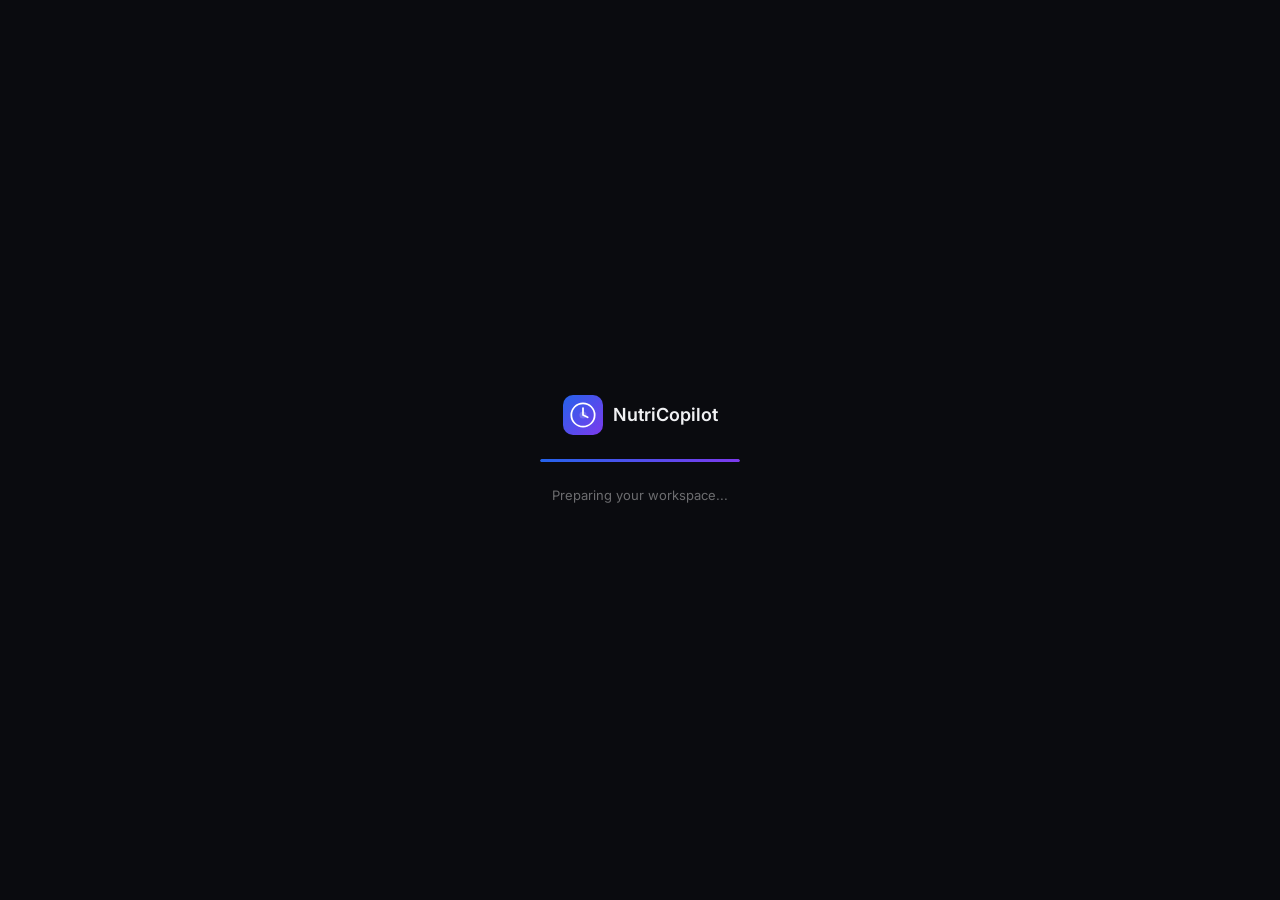
==== commit fa6abb40: "Landing page" ====
--- a/index.html
+++ b/index.html
@@ -8,8 +8,99 @@
     <link rel="preconnect" href="https://fonts.googleapis.com">
     <link rel="preconnect" href="https://fonts.gstatic.com" crossorigin>
     <link href="https://fonts.googleapis.com/css2?family=Inter:wght@300;400;500;600;700&display=swap" rel="stylesheet">
+    <style>
+        .dashboard-transition {
+            position: fixed;
+            inset: 0;
+            background: #0a0b0f;
+            z-index: 10000;
+            display: flex;
+            align-items: center;
+            justify-content: center;
+            opacity: 1;
+            pointer-events: all;
+            transition: opacity 0.7s cubic-bezier(0.22, 1, 0.36, 1);
+        }
+        .dashboard-transition.done {
+            opacity: 0;
+            pointer-events: none;
+        }
+        .dash-transition-content {
+            text-align: center;
+            display: flex;
+            flex-direction: column;
+            align-items: center;
+            gap: 24px;
+            animation: dtFadeIn 0.5s ease;
+        }
+        @keyframes dtFadeIn {
+            from { opacity: 0; transform: translateY(12px); }
+            to { opacity: 1; transform: translateY(0); }
+        }
+        .dash-transition-logo {
+            display: flex;
+            align-items: center;
+            gap: 10px;
+            font-weight: 600;
+            font-size: 18px;
+            color: #f0f1f3;
+        }
+        .dt-icon {
+            width: 40px;
+            height: 40px;
+            display: flex;
+            align-items: center;
+            justify-content: center;
+            background: linear-gradient(135deg, #2563eb 0%, #7c3aed 100%);
+            color: white;
+            border-radius: 10px;
+        }
+        .dash-transition-bar {
+            width: 200px;
+            height: 3px;
+            background: rgba(255,255,255,0.06);
+            border-radius: 2px;
+            overflow: hidden;
+        }
+        .dash-transition-progress {
+            height: 100%;
+            width: 0%;
+            background: linear-gradient(90deg, #2563eb, #7c3aed);
+            border-radius: 2px;
+            animation: dtProgress 1.8s cubic-bezier(0.4, 0, 0.2, 1) forwards;
+        }
+        @keyframes dtProgress {
+            0% { width: 0%; }
+            40% { width: 60%; }
+            100% { width: 100%; }
+        }
+        .dash-transition-text {
+            font-size: 13px;
+            color: rgba(255,255,255,0.4);
+        }
+    </style>
 </head>
 <body>
+    <!-- PAGE TRANSITION OVERLAY -->
+    <div class="dashboard-transition" id="dashTransition">
+        <div class="dash-transition-content">
+            <div class="dash-transition-logo">
+                <div class="dt-icon">
+                    <svg width="28" height="28" viewBox="0 0 24 24" fill="none">
+                        <circle cx="12" cy="12" r="10" stroke="currentColor" stroke-width="1.5"/>
+                        <path d="M12 6v6l4 2" stroke="currentColor" stroke-width="1.5" stroke-linecap="round"/>
+                        <circle cx="12" cy="12" r="3" fill="currentColor" opacity="0.2"/>
+                    </svg>
+                </div>
+                <span>NutriCopilot</span>
+            </div>
+            <div class="dash-transition-bar">
+                <div class="dash-transition-progress"></div>
+            </div>
+            <p class="dash-transition-text">Preparing your workspace...</p>
+        </div>
+    </div>
+
     <div class="app-container">
         <!-- LEFT SIDEBAR -->
         <aside class="sidebar" id="sidebar">
@@ -386,6 +477,27 @@
         </div>
     </div>
 
+    <!-- Diet Plan Drawer -->
+    <div class="dp-drawer-overlay hidden" id="dpDrawerOverlay">
+        <div class="dp-drawer" id="dpDrawer">
+            <!-- populated by JS -->
+        </div>
+    </div>
+
+
+
     <script src="script.js"></script>
+    <script>
+        // Dashboard entry: fade out the loading screen
+        window.addEventListener('DOMContentLoaded', () => {
+            const t = document.getElementById('dashTransition');
+            if (t) {
+                setTimeout(() => {
+                    t.classList.add('done');
+                    setTimeout(() => t.remove(), 700);
+                }, 1800);
+            }
+        });
+    </script>
 </body>
 </html>
--- a/style.css
+++ b/style.css
@@ -1993,6 +1993,15 @@
     color: var(--success);
 }
 
+.rh-diet-plan .rh-card-icon {
+    background: var(--warning-light);
+    color: var(--warning);
+}
+
+.rh-plan-appear {
+    animation: rhPlanAppear 0.34s ease both;
+}
+
 .rh-card-body {
     flex: 1;
     min-width: 0;
@@ -2026,6 +2035,20 @@
     color: var(--error);
 }
 
+.rh-badge-ai {
+    background: var(--accent-primary-light);
+    color: var(--accent-primary);
+}
+
+.rh-badge-editable {
+    background: var(--success-light);
+    color: var(--success);
+}
+
+.rh-plan-chips {
+    margin-top: var(--space-xs);
+}
+
 .rh-review-btn {
     padding: var(--space-sm) var(--space-lg);
     border: 1px solid var(--bg-active);
@@ -2090,6 +2113,33 @@
 .rh-generate-btn:hover {
     transform: translateY(-1px);
     box-shadow: var(--shadow-md), var(--shadow-glow);
+}
+
+.rh-generate-btn:disabled,
+.generate-plan-btn:disabled {
+    opacity: 0.75;
+    cursor: wait;
+    transform: none;
+}
+
+.btn-spinner {
+    width: 13px;
+    height: 13px;
+    border: 2px solid rgba(255, 255, 255, 0.45);
+    border-top-color: white;
+    border-radius: 50%;
+    animation: spin 0.75s linear infinite;
+}
+
+@keyframes rhPlanAppear {
+    from {
+        opacity: 0;
+        transform: translateY(8px);
+    }
+    to {
+        opacity: 1;
+        transform: translateY(0);
+    }
 }
 
 /* ============================================
@@ -2701,4 +2751,965 @@
         width: 100%;
         justify-content: center;
     }
-}
+
+    .review-hub-card {
+        align-items: flex-start;
+    }
+
+    .rh-card-meta {
+        flex-wrap: wrap;
+    }
+}
+
+/* ============================================
+   REVIEW HUB — COMPACT CONTEXT CHIPS
+   ============================================ */
+.rh-ctx-chips-compact {
+    display: flex;
+    flex-wrap: wrap;
+    gap: var(--space-xs);
+    margin-top: var(--space-xs);
+}
+
+.rh-ctx-chip {
+    padding: 2px var(--space-sm);
+    border-radius: var(--radius-full);
+    font-size: 10px;
+    font-weight: 600;
+    letter-spacing: 0.1px;
+    background: var(--accent-primary-light);
+    color: var(--accent-primary);
+}
+
+.rh-ctx-condition {
+    background: var(--warning-light);
+    color: var(--warning);
+}
+
+.rh-ctx-pref {
+    background: var(--success-light);
+    color: var(--success);
+}
+
+.rh-ctx-goal {
+    background: var(--accent-primary-light);
+    color: var(--accent-primary);
+}
+
+/* ============================================
+   PLAN READY NOTIFICATION (in chat)
+   ============================================ */
+.plan-ready-notification {
+    display: flex;
+    align-items: center;
+    gap: var(--space-md);
+    padding: var(--space-lg) var(--space-xl);
+    background: var(--success-light);
+    border: 1px solid rgba(16, 185, 129, 0.18);
+    border-radius: var(--radius-xl);
+    animation: fadeInUp 0.3s ease;
+}
+
+.prn-icon {
+    width: 32px;
+    height: 32px;
+    min-width: 32px;
+    border-radius: var(--radius-full);
+    background: var(--success);
+    color: white;
+    display: flex;
+    align-items: center;
+    justify-content: center;
+    flex-shrink: 0;
+}
+
+.prn-text {
+    flex: 1;
+    min-width: 0;
+    display: flex;
+    flex-direction: column;
+    gap: 2px;
+}
+
+.prn-title {
+    font-size: var(--font-size-sm);
+    font-weight: 600;
+    color: var(--text-primary);
+}
+
+.prn-sub {
+    font-size: var(--font-size-xs);
+    color: var(--text-secondary);
+}
+
+.prn-open-btn {
+    padding: var(--space-sm) var(--space-lg);
+    background: var(--success);
+    color: white;
+    border-radius: var(--radius-lg);
+    font-size: var(--font-size-sm);
+    font-weight: 500;
+    border: none;
+    cursor: pointer;
+    transition: all var(--transition-base);
+    font-family: var(--font-family);
+    white-space: nowrap;
+    flex-shrink: 0;
+}
+
+.prn-open-btn:hover {
+    opacity: 0.9;
+    transform: translateY(-1px);
+}
+
+/* ============================================
+   DIET PLAN DRAWER
+   ============================================ */
+.dp-drawer-overlay {
+    position: fixed;
+    inset: 0;
+    background: rgba(0, 0, 0, 0.18);
+    z-index: 500;
+    backdrop-filter: blur(2px);
+    opacity: 0;
+    transition: opacity var(--transition-smooth);
+    pointer-events: none;
+}
+
+.dp-drawer-overlay:not(.hidden) {
+    pointer-events: auto;
+}
+
+.dp-overlay-open {
+    opacity: 1;
+}
+
+.dp-drawer {
+    position: absolute;
+    right: 0;
+    top: 0;
+    bottom: 0;
+    width: 560px;
+    max-width: 96vw;
+    background: var(--bg-secondary);
+    display: flex;
+    flex-direction: column;
+    transform: translateX(100%);
+    transition: transform var(--transition-smooth);
+    box-shadow: -4px 0 40px rgba(0, 0, 0, 0.1);
+    overflow: hidden;
+}
+
+.dp-drawer-open {
+    transform: translateX(0);
+}
+
+/* --- Drawer Header --- */
+.dp-drawer-header {
+    flex-shrink: 0;
+    border-bottom: 1px solid var(--bg-tertiary);
+    padding: var(--space-xl) var(--space-2xl) var(--space-lg);
+    display: flex;
+    flex-direction: column;
+    gap: var(--space-md);
+    background: var(--bg-secondary);
+}
+
+.dp-header-top {
+    display: flex;
+    align-items: flex-start;
+    justify-content: space-between;
+    gap: var(--space-md);
+}
+
+.dp-title-block {
+    flex: 1;
+    min-width: 0;
+    display: flex;
+    flex-direction: column;
+    gap: var(--space-xs);
+}
+
+.dp-badge-row {
+    display: flex;
+    align-items: center;
+    gap: var(--space-sm);
+    margin-bottom: 2px;
+}
+
+.dp-ai-badge {
+    display: inline-flex;
+    align-items: center;
+    gap: 4px;
+    padding: 3px var(--space-sm);
+    background: var(--accent-primary-light);
+    color: var(--accent-primary);
+    border-radius: var(--radius-full);
+    font-size: 10px;
+    font-weight: 600;
+    letter-spacing: 0.2px;
+}
+
+.dp-edit-badge {
+    display: inline-flex;
+    align-items: center;
+    gap: 4px;
+    padding: 3px var(--space-sm);
+    background: var(--success-light);
+    color: var(--success);
+    border-radius: var(--radius-full);
+    font-size: 10px;
+    font-weight: 600;
+    letter-spacing: 0.2px;
+}
+
+.dp-main-title {
+    font-size: var(--font-size-xl);
+    font-weight: 700;
+    color: var(--text-primary);
+    letter-spacing: -0.3px;
+}
+
+.dp-patient-info {
+    display: flex;
+    align-items: center;
+    gap: var(--space-sm);
+    flex-wrap: wrap;
+}
+
+.dp-patient-name {
+    font-size: var(--font-size-sm);
+    font-weight: 600;
+    color: var(--text-primary);
+}
+
+.dp-patient-meta {
+    font-size: var(--font-size-xs);
+    color: var(--text-tertiary);
+}
+
+.dp-close-btn {
+    width: 32px;
+    height: 32px;
+    flex-shrink: 0;
+    display: flex;
+    align-items: center;
+    justify-content: center;
+    border-radius: var(--radius-md);
+    color: var(--text-tertiary);
+    transition: all var(--transition-fast);
+    background: none;
+    border: none;
+    cursor: pointer;
+    margin-top: 2px;
+}
+
+.dp-close-btn:hover {
+    background: var(--bg-hover);
+    color: var(--text-primary);
+}
+
+/* Tags row */
+.dp-tags-row {
+    display: flex;
+    flex-wrap: wrap;
+    align-items: center;
+    gap: var(--space-xs);
+}
+
+.dp-risk-tag {
+    padding: 3px var(--space-sm);
+    border-radius: var(--radius-full);
+    font-size: 10px;
+    font-weight: 700;
+    text-transform: uppercase;
+    letter-spacing: 0.3px;
+}
+
+.dp-risk-critical {
+    background: var(--error-light);
+    color: var(--error);
+}
+
+.dp-risk-diabetes {
+    background: var(--warning-light);
+    color: var(--warning);
+}
+
+.dp-ctx-chip {
+    padding: 3px var(--space-sm);
+    background: var(--bg-tertiary);
+    border: 1px solid var(--bg-active);
+    border-radius: var(--radius-full);
+    font-size: 11px;
+    color: var(--text-secondary);
+    font-weight: 500;
+}
+
+/* Header meta & actions */
+.dp-header-meta {
+    display: flex;
+    align-items: center;
+}
+
+.dp-timestamp {
+    font-size: var(--font-size-xs);
+    color: var(--text-tertiary);
+}
+
+.dp-header-actions {
+    display: flex;
+    gap: var(--space-sm);
+    flex-wrap: wrap;
+}
+
+.dp-action-btn {
+    display: inline-flex;
+    align-items: center;
+    gap: var(--space-sm);
+    padding: var(--space-sm) var(--space-lg);
+    border-radius: var(--radius-md);
+    font-size: var(--font-size-sm);
+    font-weight: 500;
+    border: none;
+    cursor: pointer;
+    transition: all var(--transition-base);
+    font-family: var(--font-family);
+}
+
+.dp-btn-regen {
+    background: var(--bg-tertiary);
+    color: var(--text-secondary);
+}
+
+.dp-btn-regen:hover {
+    background: var(--bg-active);
+    color: var(--text-primary);
+}
+
+.dp-btn-export {
+    background: var(--bg-tertiary);
+    color: var(--text-secondary);
+}
+
+.dp-btn-export:hover {
+    background: var(--bg-active);
+    color: var(--text-primary);
+}
+
+.dp-btn-approve {
+    background: var(--success);
+    color: white;
+    box-shadow: var(--shadow-sm);
+}
+
+.dp-btn-approve:hover:not(:disabled) {
+    opacity: 0.9;
+    transform: translateY(-1px);
+    box-shadow: var(--shadow-md);
+}
+
+.dp-btn-approve:active:not(:disabled) {
+    transform: translateY(0);
+}
+
+.dp-btn-approved {
+    background: var(--success-light) !important;
+    color: var(--success) !important;
+    border: 1px solid rgba(16, 185, 129, 0.2) !important;
+    cursor: default !important;
+    transform: none !important;
+    box-shadow: none !important;
+}
+
+.dp-btn-exported {
+    background: var(--success) !important;
+    color: white !important;
+}
+
+/* --- Drawer Body --- */
+.dp-drawer-body {
+    flex: 1;
+    overflow-y: auto;
+    padding: var(--space-sm) 0 var(--space-2xl);
+    scrollbar-width: thin;
+}
+
+.dp-drawer-body::-webkit-scrollbar {
+    width: 4px;
+}
+
+.dp-drawer-body::-webkit-scrollbar-thumb {
+    background: var(--bg-active);
+    border-radius: var(--radius-full);
+}
+
+.dp-loading-body {
+    padding: var(--space-xl) var(--space-2xl) var(--space-2xl);
+}
+
+.dp-generation-card {
+    padding: var(--space-xl);
+    background: var(--bg-tertiary);
+    border: 1px solid var(--bg-active);
+    border-radius: var(--radius-xl);
+    margin-bottom: var(--space-lg);
+}
+
+.dp-generation-title {
+    font-size: var(--font-size-sm);
+    font-weight: 600;
+    color: var(--text-primary);
+    margin-bottom: var(--space-md);
+}
+
+.dp-generation-steps {
+    display: grid;
+    gap: var(--space-sm);
+}
+
+.dp-gen-step {
+    display: flex;
+    align-items: center;
+    gap: var(--space-sm);
+    font-size: var(--font-size-xs);
+    color: var(--text-secondary);
+}
+
+.dp-gen-step span {
+    width: 16px;
+    height: 16px;
+    border-radius: 50%;
+    background: var(--success-light);
+    border: 1px solid rgba(16, 185, 129, 0.22);
+    position: relative;
+    flex-shrink: 0;
+}
+
+.dp-gen-step span::after {
+    content: "";
+    position: absolute;
+    left: 5px;
+    top: 3px;
+    width: 4px;
+    height: 7px;
+    border: solid var(--success);
+    border-width: 0 2px 2px 0;
+    transform: rotate(45deg);
+}
+
+.dp-skeleton-acc {
+    display: flex;
+    flex-direction: column;
+    gap: var(--space-sm);
+}
+
+.dp-skeleton-row {
+    display: flex;
+    align-items: center;
+    gap: var(--space-md);
+    padding: var(--space-lg);
+    border: 1px solid var(--bg-tertiary);
+    border-radius: var(--radius-xl);
+    background: var(--bg-secondary);
+    animation: fadeInUp 0.25s ease both;
+}
+
+.dp-skel-icon {
+    width: 34px;
+    height: 34px;
+    border-radius: var(--radius-md);
+    flex-shrink: 0;
+}
+
+.dp-skel-lines {
+    flex: 1;
+    display: grid;
+    gap: var(--space-sm);
+}
+
+.dp-skel-line {
+    height: 10px;
+    border-radius: var(--radius-full);
+    width: 70%;
+}
+
+.dp-skel-line.short {
+    width: 38%;
+}
+
+/* --- Accordion Items --- */
+.dp-acc-item {
+    border-bottom: 1px solid var(--bg-tertiary);
+}
+
+.dp-acc-item:last-child {
+    border-bottom: none;
+}
+
+.dp-acc-header {
+    display: flex;
+    align-items: center;
+    gap: var(--space-md);
+    padding: var(--space-lg) var(--space-2xl);
+    cursor: pointer;
+    user-select: none;
+    transition: background var(--transition-fast);
+    min-height: 60px;
+}
+
+.dp-acc-header:hover {
+    background: var(--bg-hover);
+}
+
+.dp-acc-expanded > .dp-acc-header {
+    background: var(--bg-tertiary);
+}
+
+.dp-acc-meal-icon {
+    width: 32px;
+    height: 32px;
+    min-width: 32px;
+    border-radius: var(--radius-md);
+    display: flex;
+    align-items: center;
+    justify-content: center;
+    font-size: 10px;
+    font-weight: 700;
+    color: var(--text-secondary);
+    letter-spacing: 0;
+    flex-shrink: 0;
+}
+
+.dp-acc-info {
+    flex: 1;
+    min-width: 0;
+    display: flex;
+    flex-direction: column;
+    gap: 2px;
+}
+
+.dp-acc-title {
+    font-size: var(--font-size-sm);
+    font-weight: 600;
+    color: var(--text-primary);
+}
+
+.dp-acc-time {
+    font-size: var(--font-size-xs);
+    color: var(--text-tertiary);
+}
+
+.dp-acc-right {
+    display: flex;
+    align-items: center;
+    gap: var(--space-sm);
+    flex-shrink: 0;
+}
+
+.dp-acc-count {
+    font-size: var(--font-size-xs);
+    color: var(--text-tertiary);
+    font-weight: 500;
+}
+
+.dp-acc-chevron {
+    color: var(--text-tertiary);
+    transition: transform var(--transition-base);
+    flex-shrink: 0;
+}
+
+.dp-acc-expanded > .dp-acc-header .dp-acc-chevron {
+    transform: rotate(180deg);
+}
+
+/* --- Accordion Body --- */
+.dp-acc-body {
+    display: flex;
+    max-height: 0;
+    opacity: 0;
+    overflow: hidden;
+    transition: max-height var(--transition-smooth), opacity var(--transition-base), padding var(--transition-base);
+    flex-direction: column;
+    gap: var(--space-lg);
+    padding: 0 var(--space-2xl);
+}
+
+.dp-acc-expanded > .dp-acc-body {
+    max-height: 720px;
+    opacity: 1;
+    padding: var(--space-xs) var(--space-2xl) var(--space-xl);
+}
+
+/* --- Meal Items List --- */
+.dp-meal-items {
+    list-style: none;
+    display: flex;
+    flex-direction: column;
+    gap: 2px;
+}
+
+.dp-meal-li {
+    display: flex;
+    align-items: center;
+    gap: var(--space-sm);
+    padding: var(--space-xs) var(--space-sm);
+    border-radius: var(--radius-md);
+    transition: background var(--transition-fast);
+}
+
+.dp-meal-li:hover {
+    background: var(--bg-hover);
+}
+
+.dp-meal-li:hover .dp-item-btns {
+    opacity: 1;
+}
+
+.dp-item-dot {
+    width: 5px;
+    height: 5px;
+    min-width: 5px;
+    border-radius: 50%;
+    background: var(--accent-primary);
+    opacity: 0.4;
+    flex-shrink: 0;
+}
+
+.dp-item-text {
+    flex: 1;
+    font-size: var(--font-size-sm);
+    color: var(--text-secondary);
+    line-height: 1.5;
+    outline: none;
+    border-radius: var(--radius-sm);
+    padding: 2px 4px;
+    min-width: 0;
+    transition: all var(--transition-fast);
+}
+
+.dp-item-text.dp-editing {
+    background: var(--accent-primary-light);
+    color: var(--text-primary);
+    box-shadow: 0 0 0 2px rgba(37, 99, 235, 0.15);
+}
+
+.dp-item-btns {
+    display: flex;
+    align-items: center;
+    gap: 2px;
+    opacity: 0;
+    transition: opacity var(--transition-fast);
+    flex-shrink: 0;
+}
+
+.dp-item-btn {
+    width: 26px;
+    height: 26px;
+    display: flex;
+    align-items: center;
+    justify-content: center;
+    border-radius: var(--radius-sm);
+    color: var(--text-tertiary);
+    background: none;
+    border: none;
+    cursor: pointer;
+    transition: all var(--transition-fast);
+}
+
+.dp-item-btn:hover {
+    background: var(--bg-active);
+    color: var(--text-primary);
+}
+
+.dp-edit-btn.dp-btn-active {
+    background: var(--accent-primary-light);
+    color: var(--accent-primary);
+}
+
+.dp-del-btn:hover {
+    background: var(--error-light);
+    color: var(--error);
+}
+
+/* --- Accordion Footer Actions --- */
+.dp-acc-actions {
+    display: flex;
+    align-items: center;
+    gap: var(--space-sm);
+}
+
+.dp-add-item-btn,
+.dp-regen-section-btn {
+    display: inline-flex;
+    align-items: center;
+    gap: var(--space-xs);
+    padding: var(--space-xs) var(--space-md);
+    border-radius: var(--radius-full);
+    font-size: var(--font-size-xs);
+    font-weight: 500;
+    cursor: pointer;
+    transition: all var(--transition-fast);
+    border: none;
+    font-family: var(--font-family);
+}
+
+.dp-add-item-btn {
+    background: var(--accent-primary-light);
+    color: var(--accent-primary);
+    border: 1px solid rgba(37, 99, 235, 0.12);
+}
+
+.dp-add-item-btn:hover {
+    background: rgba(37, 99, 235, 0.12);
+}
+
+.dp-regen-section-btn {
+    background: var(--bg-tertiary);
+    color: var(--text-secondary);
+    border: 1px solid var(--bg-active);
+}
+
+.dp-regen-section-btn:hover {
+    background: var(--bg-active);
+    color: var(--text-primary);
+}
+
+.dp-regen-section-btn:disabled {
+    opacity: 0.45;
+    cursor: not-allowed;
+}
+
+/* --- AI Rationale Tags --- */
+.dp-rationale {
+    display: flex;
+    align-items: center;
+    flex-wrap: wrap;
+    gap: var(--space-xs);
+    padding-top: var(--space-sm);
+    border-top: 1px dashed var(--bg-active);
+}
+
+.dp-rat-label {
+    font-size: var(--font-size-xs);
+    color: var(--text-tertiary);
+    font-weight: 500;
+    flex-shrink: 0;
+}
+
+.dp-rat-tag {
+    display: inline-flex;
+    align-items: center;
+    gap: 3px;
+    padding: 2px var(--space-sm);
+    background: var(--success-light);
+    color: var(--success);
+    border-radius: var(--radius-full);
+    font-size: 10px;
+    font-weight: 600;
+    letter-spacing: 0.1px;
+}
+
+.dp-rat-tag svg {
+    color: var(--success);
+    flex-shrink: 0;
+}
+
+/* New item entry animation */
+.dp-item-new {
+    animation: fadeInUp 0.2s ease;
+}
+
+/* ============================================
+   DIET PLAN DRAWER — RESPONSIVE
+   ============================================ */
+@media (max-width: 640px) {
+    .dp-drawer {
+        width: 100%;
+        max-width: 100%;
+        top: 0;
+        bottom: 0;
+        height: 100dvh;
+        transform: translateY(100%);
+        border-radius: 0;
+        box-shadow: 0 -4px 40px rgba(0, 0, 0, 0.12);
+    }
+
+    .dp-drawer-open {
+        transform: translateY(0);
+    }
+
+    .dp-header-actions {
+        flex-wrap: wrap;
+    }
+
+    .dp-action-btn {
+        flex: 1;
+        justify-content: center;
+    }
+}
+
+/* ============================================
+   DIET PLAN SUCCESS CARD
+   ============================================ */
+
+/* Override card layout for success state */
+.rh-diet-plan-success {
+    flex-direction: column;
+    align-items: stretch;
+    padding: var(--space-xl);
+    background: linear-gradient(135deg, #ffffff 0%, #f0fdf4 65%);
+    border-color: rgba(16, 185, 129, 0.22);
+    box-shadow: 0 2px 12px rgba(16, 185, 129, 0.07), var(--shadow-xs);
+    gap: var(--space-lg);
+}
+
+.rh-diet-plan-success:hover {
+    border-color: rgba(16, 185, 129, 0.35);
+    box-shadow: 0 4px 16px rgba(16, 185, 129, 0.1), var(--shadow-sm);
+}
+
+/* Head row: success icon + body */
+.rh-success-head {
+    display: flex;
+    align-items: flex-start;
+    gap: var(--space-md);
+}
+
+/* Green checkmark circle */
+.rh-success-icon {
+    width: 34px;
+    height: 34px;
+    min-width: 34px;
+    border-radius: var(--radius-full);
+    background: var(--success);
+    color: white;
+    display: flex;
+    align-items: center;
+    justify-content: center;
+    flex-shrink: 0;
+    box-shadow: 0 2px 8px rgba(16, 185, 129, 0.28);
+    margin-top: 2px;
+}
+
+/* "Diet Plan Ready" headline */
+.rh-plan-ready-title {
+    font-size: var(--font-size-md);
+    font-weight: 700;
+    color: var(--text-primary);
+    letter-spacing: -0.2px;
+    margin-bottom: 3px;
+}
+
+/* Subtitle below title */
+.rh-plan-ready-sub {
+    font-size: var(--font-size-xs);
+    color: var(--text-secondary);
+    margin-bottom: var(--space-md);
+    line-height: 1.5;
+}
+
+/* Preview bullet list */
+.rh-plan-preview-list {
+    display: flex;
+    flex-direction: column;
+    gap: 3px;
+    margin-bottom: var(--space-sm);
+}
+
+.rh-preview-item {
+    font-size: var(--font-size-xs);
+    color: var(--text-secondary);
+    padding-left: var(--space-md);
+    position: relative;
+    line-height: 1.65;
+}
+
+.rh-preview-item::before {
+    content: '•';
+    position: absolute;
+    left: 0;
+    color: var(--success);
+    font-weight: 700;
+    font-size: 10px;
+    top: 1px;
+}
+
+/* Timestamp */
+.rh-plan-generated-time {
+    font-size: 11px;
+    color: var(--text-tertiary);
+    margin-top: var(--space-sm);
+    display: flex;
+    align-items: center;
+    gap: 5px;
+}
+
+.rh-plan-generated-time::before {
+    content: '';
+    display: inline-block;
+    width: 5px;
+    height: 5px;
+    border-radius: 50%;
+    background: var(--success);
+    opacity: 0.55;
+    flex-shrink: 0;
+}
+
+/* "Review Plan →" CTA — prominent, full-width */
+.rh-review-plan-btn {
+    display: flex;
+    align-items: center;
+    justify-content: center;
+    gap: var(--space-sm);
+    width: 100%;
+    padding: var(--space-md) var(--space-xl);
+    background: var(--success);
+    color: white;
+    border-radius: var(--radius-lg);
+    font-size: var(--font-size-sm);
+    font-weight: 600;
+    cursor: pointer;
+    border: none;
+    font-family: var(--font-family);
+    transition: all var(--transition-base);
+    box-shadow: 0 2px 8px rgba(16, 185, 129, 0.22);
+    letter-spacing: 0.1px;
+}
+
+.rh-review-plan-btn:hover {
+    background: #0da271;
+    transform: translateY(-1px);
+    box-shadow: 0 4px 14px rgba(16, 185, 129, 0.32);
+}
+
+.rh-review-plan-btn:active {
+    transform: translateY(0);
+    box-shadow: 0 1px 4px rgba(16, 185, 129, 0.2);
+}
+
+/* ============================================
+   GENERATE ROW — EXIT TRANSITION
+   ============================================ */
+.rh-generate-row-fade-out {
+    animation: rhRowFadeOut 0.26s ease forwards;
+    pointer-events: none;
+}
+
+@keyframes rhRowFadeOut {
+    from {
+        opacity: 1;
+        transform: translateY(0);
+    }
+    to {
+        opacity: 0;
+        transform: translateY(-6px);
+    }
+}
+
+/* Success card responsive */
+@media (max-width: 600px) {
+    .rh-diet-plan-success {
+        padding: var(--space-lg);
+    }
+}
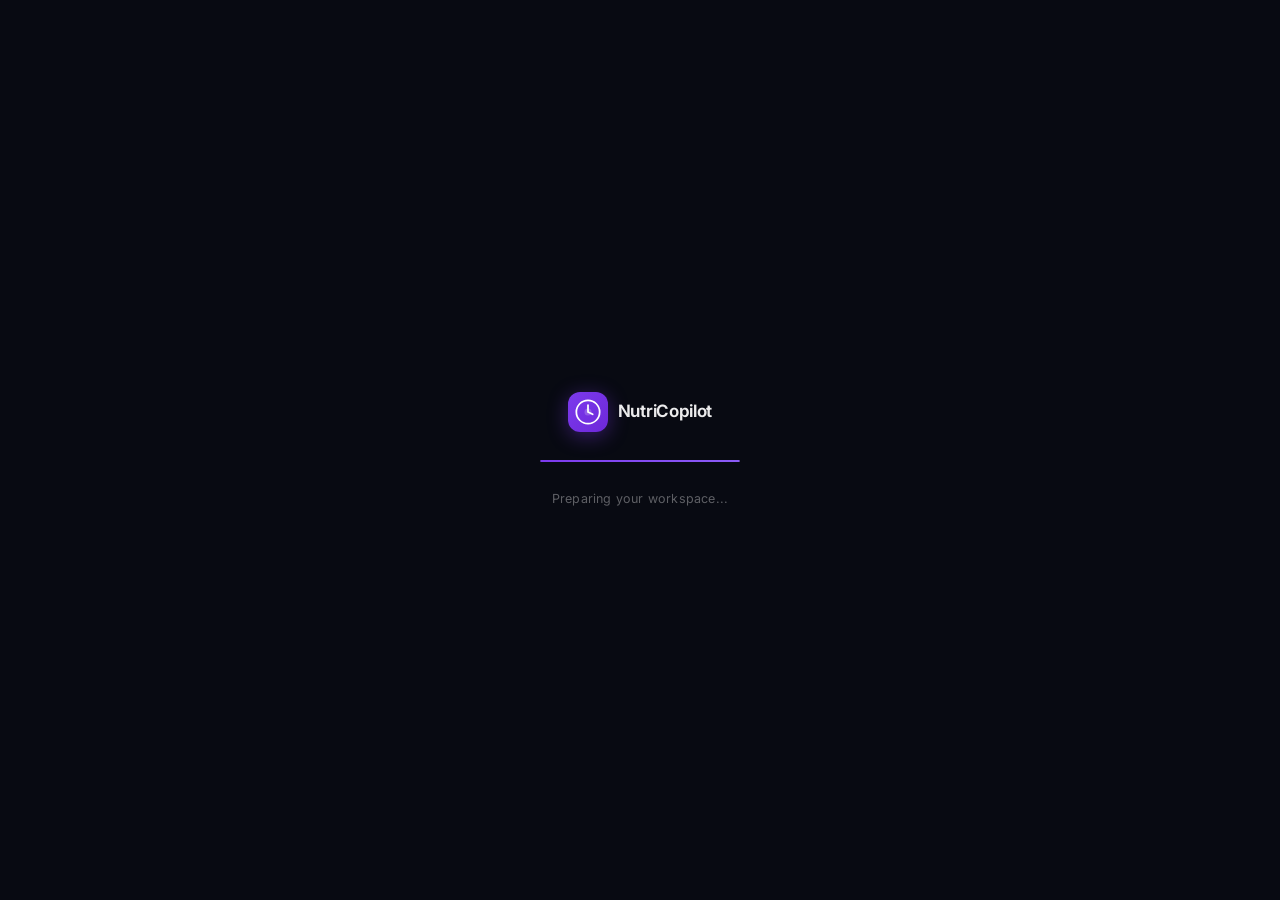
==== commit 4731e099: "ui changes" ====
--- a/index.html
+++ b/index.html
@@ -7,12 +7,12 @@
     <link rel="stylesheet" href="style.css">
     <link rel="preconnect" href="https://fonts.googleapis.com">
     <link rel="preconnect" href="https://fonts.gstatic.com" crossorigin>
-    <link href="https://fonts.googleapis.com/css2?family=Inter:wght@300;400;500;600;700&display=swap" rel="stylesheet">
+    <link href="https://fonts.googleapis.com/css2?family=Inter:ital,opsz,wght@0,14..32,300;0,14..32,400;0,14..32,500;0,14..32,600;0,14..32,700;0,14..32,800&display=swap" rel="stylesheet">
     <style>
         .dashboard-transition {
             position: fixed;
             inset: 0;
-            background: #0a0b0f;
+            background: #080A12;
             z-index: 10000;
             display: flex;
             align-items: center;
@@ -30,20 +30,21 @@
             display: flex;
             flex-direction: column;
             align-items: center;
-            gap: 24px;
+            gap: 28px;
             animation: dtFadeIn 0.5s ease;
         }
         @keyframes dtFadeIn {
-            from { opacity: 0; transform: translateY(12px); }
+            from { opacity: 0; transform: translateY(14px); }
             to { opacity: 1; transform: translateY(0); }
         }
         .dash-transition-logo {
             display: flex;
             align-items: center;
             gap: 10px;
-            font-weight: 600;
-            font-size: 18px;
-            color: #f0f1f3;
+            font-weight: 650;
+            font-size: 17px;
+            color: rgba(255,255,255,0.92);
+            letter-spacing: -0.3px;
         }
         .dt-icon {
             width: 40px;
@@ -51,22 +52,23 @@
             display: flex;
             align-items: center;
             justify-content: center;
-            background: linear-gradient(135deg, #2563eb 0%, #7c3aed 100%);
+            background: linear-gradient(135deg, #7C3AED 0%, #6D28D9 100%);
             color: white;
-            border-radius: 10px;
+            border-radius: 12px;
+            box-shadow: 0 4px 20px rgba(124, 58, 237, 0.40);
         }
         .dash-transition-bar {
             width: 200px;
-            height: 3px;
-            background: rgba(255,255,255,0.06);
-            border-radius: 2px;
+            height: 2px;
+            background: rgba(255,255,255,0.08);
+            border-radius: 1px;
             overflow: hidden;
         }
         .dash-transition-progress {
             height: 100%;
             width: 0%;
-            background: linear-gradient(90deg, #2563eb, #7c3aed);
-            border-radius: 2px;
+            background: linear-gradient(90deg, #7C3AED, #8B5CF6, #A78BFA);
+            border-radius: 1px;
             animation: dtProgress 1.8s cubic-bezier(0.4, 0, 0.2, 1) forwards;
         }
         @keyframes dtProgress {
@@ -75,8 +77,9 @@
             100% { width: 100%; }
         }
         .dash-transition-text {
-            font-size: 13px;
-            color: rgba(255,255,255,0.4);
+            font-size: 12.5px;
+            color: rgba(255,255,255,0.35);
+            letter-spacing: 0.2px;
         }
     </style>
 </head>
@@ -104,6 +107,8 @@
     <div class="app-container">
         <!-- LEFT SIDEBAR -->
         <aside class="sidebar" id="sidebar">
+
+            <!-- Header -->
             <div class="sidebar-header">
                 <div class="logo">
                     <div class="logo-icon">
@@ -116,91 +121,179 @@
                     <span class="logo-text">NutriCopilot</span>
                 </div>
                 <button class="sidebar-toggle" id="sidebarToggle" aria-label="Toggle sidebar">
-                    <svg width="18" height="18" viewBox="0 0 24 24" fill="none" stroke="currentColor" stroke-width="2">
-                        <path d="M3 12h18M3 6h18M3 18h18"/>
+                    <svg width="16" height="16" viewBox="0 0 24 24" fill="none" stroke="currentColor" stroke-width="2.2">
+                        <line x1="3" y1="6" x2="21" y2="6"/>
+                        <line x1="3" y1="12" x2="21" y2="12"/>
+                        <line x1="3" y1="18" x2="21" y2="18"/>
                     </svg>
                 </button>
             </div>
 
-            <button class="new-patient-btn" id="newPatientBtn">
-                <svg width="16" height="16" viewBox="0 0 24 24" fill="none" stroke="currentColor" stroke-width="2">
-                    <path d="M12 5v14M5 12h14"/>
-                </svg>
-                New Patient
-            </button>
-
-            <div class="search-box">
-                <svg width="14" height="14" viewBox="0 0 24 24" fill="none" stroke="currentColor" stroke-width="2">
-                    <circle cx="11" cy="11" r="8"/>
-                    <path d="M21 21l-4.35-4.35"/>
-                </svg>
-                <input type="text" placeholder="Search patients..." id="patientSearch">
-            </div>
-
-            <div class="patient-list" id="patientList">
-                <div class="patient-group">
-                    <span class="group-label">Today</span>
-                    <div class="patient-item active" data-id="1">
-                        <div class="patient-avatar">RS</div>
-                        <div class="patient-info">
-                            <span class="patient-name">Rajesh Sharma</span>
-                            <span class="patient-time">10 min ago</span>
-                        </div>
-                    </div>
-                    <div class="patient-item" data-id="2">
-                        <div class="patient-avatar">PM</div>
-                        <div class="patient-info">
-                            <span class="patient-name">Priya Mehta</span>
-                            <span class="patient-time">1 hr ago</span>
-                        </div>
-                    </div>
-                    <div class="patient-item" data-id="3">
-                        <div class="patient-avatar">AK</div>
-                        <div class="patient-info">
-                            <span class="patient-name">Amit Kumar</span>
-                            <span class="patient-time">3 hrs ago</span>
-                        </div>
-                    </div>
-                </div>
-                <div class="patient-group">
-                    <span class="group-label">Yesterday</span>
-                    <div class="patient-item" data-id="4">
-                        <div class="patient-avatar">SG</div>
-                        <div class="patient-info">
-                            <span class="patient-name">Sunita Gupta</span>
-                            <span class="patient-time">Yesterday</span>
-                        </div>
-                    </div>
-                    <div class="patient-item" data-id="5">
-                        <div class="patient-avatar">VR</div>
-                        <div class="patient-info">
-                            <span class="patient-name">Vikram Rao</span>
-                            <span class="patient-time">Yesterday</span>
-                        </div>
-                    </div>
-                </div>
-                <div class="patient-group">
-                    <span class="group-label">Older</span>
-                    <div class="patient-item" data-id="6">
-                        <div class="patient-avatar">NK</div>
-                        <div class="patient-info">
-                            <span class="patient-name">Neha Kapoor</span>
-                            <span class="patient-time">3 days ago</span>
-                        </div>
-                    </div>
-                    <div class="patient-item" data-id="7">
-                        <div class="patient-avatar">DP</div>
-                        <div class="patient-info">
-                            <span class="patient-name">Deepak Patel</span>
-                            <span class="patient-time">5 days ago</span>
-                        </div>
-                    </div>
-                </div>
-            </div>
+            <!-- Scrollable body -->
+            <div class="sidebar-body">
+
+                <!-- New Patient CTA -->
+                <div class="sidebar-actions">
+                    <button class="new-patient-btn" id="newPatientBtn" data-tooltip="New Patient">
+                        <svg class="btn-icon-el" width="15" height="15" viewBox="0 0 24 24" fill="none" stroke="currentColor" stroke-width="2.5">
+                            <line x1="12" y1="5" x2="12" y2="19"/>
+                            <line x1="5" y1="12" x2="19" y2="12"/>
+                        </svg>
+                        <span class="sidebar-label">New Patient</span>
+                    </button>
+                </div>
+
+                <!-- Search -->
+                <div class="sidebar-search-wrap">
+                    <div class="search-box" id="searchBoxWrap" data-tooltip="Search patients">
+                        <svg class="search-icon-el" width="14" height="14" viewBox="0 0 24 24" fill="none" stroke="currentColor" stroke-width="2">
+                            <circle cx="11" cy="11" r="8"/>
+                            <path d="M21 21l-4.35-4.35"/>
+                        </svg>
+                        <input type="text" placeholder="Search patients..." id="patientSearch" class="search-input-el">
+                    </div>
+                </div>
+
+                <!-- History Section -->
+                <div class="sidebar-history" id="sidebarHistory">
+                    <button class="history-header-btn" id="historyToggle" data-tooltip="History">
+                        <div class="history-btn-left">
+                            <svg width="14" height="14" viewBox="0 0 24 24" fill="none" stroke="currentColor" stroke-width="2">
+                                <circle cx="12" cy="12" r="10"/>
+                                <polyline points="12 6 12 12 16 14"/>
+                            </svg>
+                            <span class="sidebar-label">History</span>
+                        </div>
+                        <svg class="history-chevron-icon" width="13" height="13" viewBox="0 0 24 24" fill="none" stroke="currentColor" stroke-width="2.5">
+                            <polyline points="6 9 12 15 18 9"/>
+                        </svg>
+                    </button>
+
+                    <div class="patient-list" id="patientList">
+                        <div class="patient-group">
+                            <span class="group-label">Today</span>
+                            <div class="patient-item active" data-id="1" data-tooltip="Rajesh Sharma">
+                                <div class="patient-avatar">RS</div>
+                                <div class="patient-info">
+                                    <span class="patient-name">Rajesh Sharma</span>
+                                    <span class="patient-time">10 min ago</span>
+                                </div>
+                            </div>
+                            <div class="patient-item" data-id="2" data-tooltip="Priya Mehta">
+                                <div class="patient-avatar">PM</div>
+                                <div class="patient-info">
+                                    <span class="patient-name">Priya Mehta</span>
+                                    <span class="patient-time">1 hr ago</span>
+                                </div>
+                            </div>
+                            <div class="patient-item" data-id="3" data-tooltip="Amit Kumar">
+                                <div class="patient-avatar">AK</div>
+                                <div class="patient-info">
+                                    <span class="patient-name">Amit Kumar</span>
+                                    <span class="patient-time">3 hrs ago</span>
+                                </div>
+                            </div>
+                        </div>
+                        <div class="patient-group">
+                            <span class="group-label">Yesterday</span>
+                            <div class="patient-item" data-id="4" data-tooltip="Sunita Gupta">
+                                <div class="patient-avatar">SG</div>
+                                <div class="patient-info">
+                                    <span class="patient-name">Sunita Gupta</span>
+                                    <span class="patient-time">Yesterday</span>
+                                </div>
+                            </div>
+                            <div class="patient-item" data-id="5" data-tooltip="Vikram Rao">
+                                <div class="patient-avatar">VR</div>
+                                <div class="patient-info">
+                                    <span class="patient-name">Vikram Rao</span>
+                                    <span class="patient-time">Yesterday</span>
+                                </div>
+                            </div>
+                        </div>
+                        <div class="patient-group">
+                            <span class="group-label">Older</span>
+                            <div class="patient-item" data-id="6" data-tooltip="Neha Kapoor">
+                                <div class="patient-avatar">NK</div>
+                                <div class="patient-info">
+                                    <span class="patient-name">Neha Kapoor</span>
+                                    <span class="patient-time">3 days ago</span>
+                                </div>
+                            </div>
+                            <div class="patient-item" data-id="7" data-tooltip="Deepak Patel">
+                                <div class="patient-avatar">DP</div>
+                                <div class="patient-info">
+                                    <span class="patient-name">Deepak Patel</span>
+                                    <span class="patient-time">5 days ago</span>
+                                </div>
+                            </div>
+                        </div>
+                    </div>
+                </div>
+
+            </div><!-- /sidebar-body -->
+
+            <!-- Profile dropdown menu -->
+            <div class="profile-menu" id="profileMenu" role="menu">
+                <div class="profile-menu-header">
+                    <div class="profile-menu-avatar">PS</div>
+                    <div>
+                        <div class="profile-menu-name">Dr. Priya Sharma</div>
+                        <div class="profile-menu-email">priya@nutricopilot.ai</div>
+                    </div>
+                </div>
+                <div class="profile-menu-divider"></div>
+                <button class="profile-menu-item" id="settingsMenuItem" role="menuitem">
+                    <svg width="14" height="14" viewBox="0 0 24 24" fill="none" stroke="currentColor" stroke-width="2"><circle cx="12" cy="12" r="3"/><path d="M19.4 15a1.65 1.65 0 0 0 .33 1.82l.06.06a2 2 0 0 1-2.83 2.83l-.06-.06a1.65 1.65 0 0 0-1.82-.33 1.65 1.65 0 0 0-1 1.51V21a2 2 0 0 1-4 0v-.09A1.65 1.65 0 0 0 9 19.4a1.65 1.65 0 0 0-1.82.33l-.06.06a2 2 0 0 1-2.83-2.83l.06-.06A1.65 1.65 0 0 0 4.68 15a1.65 1.65 0 0 0-1.51-1H3a2 2 0 0 1 0-4h.09A1.65 1.65 0 0 0 4.6 9a1.65 1.65 0 0 0-.33-1.82l-.06-.06a2 2 0 0 1 2.83-2.83l.06.06A1.65 1.65 0 0 0 9 4.68a1.65 1.65 0 0 0 1-1.51V3a2 2 0 0 1 4 0v.09a1.65 1.65 0 0 0 1 1.51 1.65 1.65 0 0 0 1.82-.33l.06-.06a2 2 0 0 1 2.83 2.83l-.06.06A1.65 1.65 0 0 0 19.4 9a1.65 1.65 0 0 0 1.51 1H21a2 2 0 0 1 0 4h-.09a1.65 1.65 0 0 0-1.51 1z"/></svg>
+                    Settings
+                </button>
+                <div class="profile-menu-divider"></div>
+                <button class="profile-menu-item profile-menu-item--danger" id="logoutBtn" role="menuitem">
+                    <svg width="14" height="14" viewBox="0 0 24 24" fill="none" stroke="currentColor" stroke-width="2"><path d="M9 21H5a2 2 0 0 1-2-2V5a2 2 0 0 1 2-2h4"/><polyline points="16 17 21 12 16 7"/><line x1="21" y1="12" x2="9" y2="12"/></svg>
+                    Log out
+                </button>
+            </div>
+
+            <!-- Doctor Profile (sticky bottom) -->
+            <div class="sidebar-profile" id="sidebarProfile" data-tooltip="Dr. Priya Sharma · Senior Dietitian">
+                <div class="sidebar-profile-avatar">PS</div>
+                <div class="sidebar-profile-info">
+                    <span class="sidebar-profile-name">Dr. Priya Sharma</span>
+                    <span class="sidebar-profile-role">Senior Dietitian</span>
+                </div>
+                <button class="sidebar-profile-action" id="profileMenuBtn" title="Account menu" aria-label="Account menu" aria-expanded="false" aria-haspopup="true">
+                    <svg width="15" height="15" viewBox="0 0 24 24" fill="none" stroke="currentColor" stroke-width="2">
+                        <circle cx="12" cy="12" r="3"/>
+                        <path d="M19.4 15a1.65 1.65 0 0 0 .33 1.82l.06.06a2 2 0 0 1-2.83 2.83l-.06-.06a1.65 1.65 0 0 0-1.82-.33 1.65 1.65 0 0 0-1 1.51V21a2 2 0 0 1-4 0v-.09A1.65 1.65 0 0 0 9 19.4a1.65 1.65 0 0 0-1.82.33l-.06.06a2 2 0 0 1-2.83-2.83l.06-.06A1.65 1.65 0 0 0 4.68 15a1.65 1.65 0 0 0-1.51-1H3a2 2 0 0 1 0-4h.09A1.65 1.65 0 0 0 4.6 9a1.65 1.65 0 0 0-.33-1.82l-.06-.06a2 2 0 0 1 2.83-2.83l.06.06A1.65 1.65 0 0 0 9 4.68a1.65 1.65 0 0 0 1-1.51V3a2 2 0 0 1 4 0v.09a1.65 1.65 0 0 0 1 1.51 1.65 1.65 0 0 0 1.82-.33l.06-.06a2 2 0 0 1 2.83 2.83l-.06.06A1.65 1.65 0 0 0 19.4 9a1.65 1.65 0 0 0 1.51 1H21a2 2 0 0 1 0 4h-.09a1.65 1.65 0 0 0-1.51 1z"/>
+                    </svg>
+                </button>
+            </div>
+
         </aside>
 
         <!-- CENTER MAIN AREA -->
         <main class="main-content" id="mainContent">
+
+            <!-- Mobile Header (visible on small screens only) -->
+            <div class="mobile-header" id="mobileHeader">
+                <button class="mobile-menu-btn" id="mobileSidebarBtn" aria-label="Open sidebar">
+                    <svg width="18" height="18" viewBox="0 0 24 24" fill="none" stroke="currentColor" stroke-width="2.2">
+                        <line x1="3" y1="6" x2="21" y2="6"/>
+                        <line x1="3" y1="12" x2="21" y2="12"/>
+                        <line x1="3" y1="18" x2="21" y2="18"/>
+                    </svg>
+                </button>
+                <div class="mobile-header-logo">
+                    <div class="mobile-header-logo-icon">
+                        <svg width="14" height="14" viewBox="0 0 24 24" fill="none" stroke="currentColor" stroke-width="1.8">
+                            <circle cx="12" cy="12" r="10"/>
+                            <path d="M12 6v6l4 2" stroke-linecap="round"/>
+                        </svg>
+                    </div>
+                    <span>NutriCopilot</span>
+                </div>
+            </div>
+
             <!-- Welcome State -->
             <div class="welcome-state" id="welcomeState">
                 <div class="greeting-section">
@@ -477,8 +570,8 @@
         </div>
     </div>
 
-    <!-- Diet Plan Drawer -->
-    <div class="dp-drawer-overlay hidden" id="dpDrawerOverlay">
+    <!-- Diet Plan Modal -->
+    <div class="dp-drawer-overlay hidden" id="dpDrawerOverlay" aria-modal="true" role="dialog" aria-label="AI Generated Diet Plan">
         <div class="dp-drawer" id="dpDrawer">
             <!-- populated by JS -->
         </div>
@@ -499,5 +592,52 @@
             }
         });
     </script>
+    <script>
+    (function () {
+        const profileArea = document.getElementById('sidebarProfile');
+        const menu = document.getElementById('profileMenu');
+        const profileBtn = document.getElementById('profileMenuBtn');
+        const logoutBtn = document.getElementById('logoutBtn');
+        if (!profileArea || !menu) return;
+
+        function openMenu() {
+            const rect = profileArea.getBoundingClientRect();
+            menu.style.bottom = (window.innerHeight - rect.top + 6) + 'px';
+            menu.style.left = rect.left + 'px';
+            menu.style.width = rect.width + 'px';
+            menu.classList.add('is-open');
+            if (profileBtn) profileBtn.setAttribute('aria-expanded', 'true');
+            profileArea.classList.add('menu-open');
+        }
+
+        function closeMenu() {
+            menu.classList.remove('is-open');
+            if (profileBtn) profileBtn.setAttribute('aria-expanded', 'false');
+            profileArea.classList.remove('menu-open');
+        }
+
+        profileArea.addEventListener('click', function (e) {
+            e.stopPropagation();
+            menu.classList.contains('is-open') ? closeMenu() : openMenu();
+        });
+
+        document.addEventListener('click', function (e) {
+            if (!profileArea.contains(e.target) && !menu.contains(e.target)) closeMenu();
+        });
+
+        document.addEventListener('keydown', function (e) {
+            if (e.key === 'Escape') closeMenu();
+        });
+
+        logoutBtn && logoutBtn.addEventListener('click', function () {
+            closeMenu();
+            if (typeof navigateTo === 'function') navigateTo('login.html');
+            else window.location.href = 'login.html';
+        });
+
+        const settingsItem = document.getElementById('settingsMenuItem');
+        settingsItem && settingsItem.addEventListener('click', closeMenu);
+    })();
+    </script>
 </body>
 </html>
--- a/style.css
+++ b/style.css
@@ -6,33 +6,37 @@
 /* --- CSS Variables --- */
 :root {
     /* Colors */
-    --bg-primary: #fafbfc;
+    --bg-primary: #F8FAFC;
     --bg-secondary: #ffffff;
-    --bg-tertiary: #f4f5f7;
-    --bg-hover: #f0f1f3;
-    --bg-active: #e8eaed;
-    --bg-glass: rgba(255, 255, 255, 0.72);
-    --bg-glass-border: rgba(255, 255, 255, 0.18);
-
-    --text-primary: #1a1d23;
-    --text-secondary: #5f6368;
-    --text-tertiary: #9aa0a6;
+    --bg-tertiary: #F1F5F9;
+    --bg-hover: #EFF3F8;
+    --bg-active: #E4EAF2;
+    --bg-glass: rgba(255, 255, 255, 0.82);
+    --bg-glass-border: rgba(255, 255, 255, 0.55);
+
+    --text-primary: #0F172A;
+    --text-secondary: #334155;
+    --text-tertiary: #64748B;
     --text-inverse: #ffffff;
 
-    --accent-primary: #2563eb;
-    --accent-primary-light: #eff6ff;
-    --accent-primary-hover: #1d4ed8;
-    --accent-gradient: linear-gradient(135deg, #2563eb 0%, #7c3aed 100%);
-    --accent-gradient-soft: linear-gradient(135deg, #eff6ff 0%, #f5f3ff 100%);
+    --accent-primary: #7C3AED;
+    --accent-primary-light: #EDE9FE;
+    --accent-primary-hover: #6D28D9;
+    --accent-gradient: linear-gradient(135deg, #7C3AED 0%, #6D28D9 100%);
+    --accent-gradient-soft: linear-gradient(135deg, #F5F3FF 0%, #EDE9FE 100%);
 
     --success: #10b981;
     --success-light: #ecfdf5;
+    --success-border: #A7F3D0;
     --warning: #f59e0b;
     --warning-light: #fffbeb;
+    --warning-border: #FDE68A;
     --error: #ef4444;
     --error-light: #fef2f2;
+    --error-border: #FECACA;
     --info: #6366f1;
     --info-light: #eef2ff;
+    --info-border: #C7D2FE;
 
     /* Spacing */
     --space-xs: 4px;
@@ -60,20 +64,27 @@
 
     /* Border Radius */
     --radius-sm: 6px;
-    --radius-md: 8px;
-    --radius-lg: 12px;
-    --radius-xl: 16px;
-    --radius-2xl: 20px;
+    --radius-md: 10px;
+    --radius-lg: 14px;
+    --radius-xl: 18px;
+    --radius-2xl: 22px;
+    --radius-3xl: 28px;
     --radius-full: 9999px;
 
+    /* Borders */
+    --border-subtle: rgba(15, 23, 42, 0.06);
+    --border-base:   rgba(15, 23, 42, 0.09);
+    --border-strong: rgba(15, 23, 42, 0.14);
+
     /* Shadows */
-    --shadow-xs: 0 1px 2px rgba(0, 0, 0, 0.04);
-    --shadow-sm: 0 1px 3px rgba(0, 0, 0, 0.06), 0 1px 2px rgba(0, 0, 0, 0.04);
-    --shadow-md: 0 4px 6px -1px rgba(0, 0, 0, 0.06), 0 2px 4px -1px rgba(0, 0, 0, 0.04);
-    --shadow-lg: 0 10px 15px -3px rgba(0, 0, 0, 0.06), 0 4px 6px -2px rgba(0, 0, 0, 0.03);
-    --shadow-xl: 0 20px 25px -5px rgba(0, 0, 0, 0.08), 0 10px 10px -5px rgba(0, 0, 0, 0.02);
-    --shadow-glow: 0 0 20px rgba(37, 99, 235, 0.15);
-    --shadow-input: 0 0 0 3px rgba(37, 99, 235, 0.1);
+    --shadow-xs: 0 1px 2px rgba(15, 23, 42, 0.04);
+    --shadow-sm: 0 1px 4px rgba(15, 23, 42, 0.06), 0 1px 2px rgba(15, 23, 42, 0.04);
+    --shadow-md: 0 4px 12px -2px rgba(15, 23, 42, 0.08), 0 2px 6px -1px rgba(15, 23, 42, 0.05);
+    --shadow-lg: 0 10px 24px -4px rgba(15, 23, 42, 0.10), 0 4px 8px -2px rgba(15, 23, 42, 0.05);
+    --shadow-xl: 0 20px 40px -8px rgba(15, 23, 42, 0.12), 0 8px 16px -4px rgba(15, 23, 42, 0.06);
+    --shadow-2xl: 0 32px 64px -12px rgba(15, 23, 42, 0.16);
+    --shadow-glow: 0 0 24px rgba(124, 58, 237, 0.20);
+    --shadow-input: 0 0 0 3px rgba(124, 58, 237, 0.12);
 
     /* Transitions */
     --transition-fast: 150ms cubic-bezier(0.4, 0, 0.2, 1);
@@ -141,56 +152,91 @@
    ============================================ */
 .sidebar {
     width: var(--sidebar-width);
-    min-width: var(--sidebar-width);
     height: 100vh;
     background: var(--bg-secondary);
-    border-right: 1px solid var(--bg-tertiary);
+    border-right: 1px solid rgba(0, 0, 0, 0.06);
     display: flex;
     flex-direction: column;
-    transition: transform var(--transition-smooth), width var(--transition-smooth);
+    transition: width 260ms cubic-bezier(0.4, 0, 0.2, 1),
+                transform var(--transition-smooth);
     z-index: 100;
-}
-
+    overflow: hidden;
+    flex-shrink: 0;
+}
+
+/* ── Collapsed state (desktop only) ── */
+.sidebar.collapsed {
+    width: 72px;
+}
+
+/* In collapsed mode, center the toggle and hide the logo */
+.sidebar.collapsed .sidebar-header {
+    justify-content: center;
+    padding: 0 8px;
+}
+
+.sidebar.collapsed .logo {
+    display: none;
+}
+
+/* ── Header ── */
 .sidebar-header {
     display: flex;
     align-items: center;
     justify-content: space-between;
-    padding: var(--space-lg) var(--space-xl);
+    padding: 0 10px 0 14px;
     height: var(--header-height);
+    flex-shrink: 0;
 }
 
 .logo {
     display: flex;
     align-items: center;
     gap: var(--space-sm);
+    overflow: hidden;
+    flex-shrink: 0;
 }
 
 .logo-icon {
     width: 32px;
     height: 32px;
+    min-width: 32px;
     display: flex;
     align-items: center;
     justify-content: center;
     background: var(--accent-gradient);
     color: white;
     border-radius: var(--radius-md);
+    flex-shrink: 0;
 }
 
 .logo-text {
     font-size: var(--font-size-md);
     font-weight: 600;
     color: var(--text-primary);
+    white-space: nowrap;
+    overflow: hidden;
+    max-width: 140px;
+    transition: opacity 200ms ease, max-width 260ms ease;
+}
+
+.sidebar.collapsed .logo-text {
+    opacity: 0;
+    max-width: 0;
+    pointer-events: none;
 }
 
 .sidebar-toggle {
     width: 32px;
     height: 32px;
+    min-width: 32px;
     display: flex;
     align-items: center;
     justify-content: center;
     border-radius: var(--radius-sm);
     color: var(--text-secondary);
     transition: all var(--transition-fast);
+    flex-shrink: 0;
 }
 
 .sidebar-toggle:hover {
@@ -198,66 +244,204 @@
     color: var(--text-primary);
 }
 
+/* ── Sidebar body (flex-fills the space above profile) ── */
+.sidebar-body {
+    flex: 1;
+    display: flex;
+    flex-direction: column;
+    overflow: hidden;
+    min-height: 0;
+}
+
+/* ── Collapsible text label (shared utility) ── */
+.sidebar-label {
+    white-space: nowrap;
+    overflow: hidden;
+    max-width: 200px;
+    transition: opacity 200ms ease, max-width 260ms ease;
+}
+
+.sidebar.collapsed .sidebar-label {
+    opacity: 0;
+    max-width: 0;
+    pointer-events: none;
+}
+
+/* ── New Patient CTA ── */
+.sidebar-actions {
+    padding: 10px 12px 8px;
+    flex-shrink: 0;
+}
+
 .new-patient-btn {
     display: flex;
     align-items: center;
-    gap: var(--space-sm);
-    margin: 0 var(--space-lg) var(--space-md);
-    padding: var(--space-md) var(--space-lg);
+    justify-content: flex-start;
+    gap: 8px;
+    width: 100%;
+    padding: 10px 14px;
     background: var(--accent-gradient);
     color: white;
     border-radius: var(--radius-md);
     font-size: var(--font-size-sm);
     font-weight: 500;
     transition: all var(--transition-base);
-    box-shadow: var(--shadow-sm);
+    box-shadow: 0 2px 8px rgba(37, 99, 235, 0.22);
+    white-space: nowrap;
+    overflow: hidden;
 }
 
 .new-patient-btn:hover {
     transform: translateY(-1px);
-    box-shadow: var(--shadow-md), var(--shadow-glow);
+    box-shadow: 0 4px 16px rgba(37, 99, 235, 0.35);
 }
 
 .new-patient-btn:active {
     transform: translateY(0);
 }
 
+.btn-icon-el {
+    flex-shrink: 0;
+    min-width: 15px;
+}
+
+.sidebar.collapsed .new-patient-btn {
+    justify-content: center;
+    padding: 10px;
+}
+
+/* ── Search ── */
+.sidebar-search-wrap {
+    padding: 0 12px 10px;
+    flex-shrink: 0;
+}
+
 .search-box {
     display: flex;
     align-items: center;
     gap: var(--space-sm);
-    margin: 0 var(--space-lg) var(--space-lg);
-    padding: var(--space-sm) var(--space-md);
+    padding: 8px 11px;
     background: var(--bg-tertiary);
     border-radius: var(--radius-md);
     color: var(--text-tertiary);
     transition: all var(--transition-base);
+    overflow: hidden;
 }
 
 .search-box:focus-within {
     background: var(--bg-secondary);
     box-shadow: 0 0 0 2px var(--accent-primary);
-}
-
-.search-box input {
+    color: var(--text-primary);
+}
+
+.search-icon-el {
+    flex-shrink: 0;
+}
+
+.search-input-el {
     flex: 1;
     font-size: var(--font-size-sm);
     color: var(--text-primary);
-}
-
-.search-box input::placeholder {
+    min-width: 0;
+    white-space: nowrap;
+    overflow: hidden;
+    max-width: 200px;
+    transition: opacity 200ms ease, max-width 260ms ease;
+}
+
+.search-input-el::placeholder {
     color: var(--text-tertiary);
 }
 
-/* Patient List */
+.sidebar.collapsed .search-input-el {
+    opacity: 0;
+    max-width: 0;
+    pointer-events: none;
+}
+
+.sidebar.collapsed .search-box {
+    justify-content: center;
+    padding: 8px;
+    cursor: pointer;
+}
+
+/* ── History Section ── */
+.sidebar-history {
+    flex: 1;
+    display: flex;
+    flex-direction: column;
+    min-height: 0;
+    overflow: hidden;
+}
+
+.history-header-btn {
+    display: flex;
+    align-items: center;
+    justify-content: space-between;
+    padding: 5px 10px 5px 14px;
+    color: var(--text-tertiary);
+    transition: all var(--transition-fast);
+    cursor: pointer;
+    white-space: nowrap;
+    overflow: hidden;
+    flex-shrink: 0;
+    width: 100%;
+    text-align: left;
+    border-radius: var(--radius-sm);
+}
+
+.history-header-btn:hover {
+    color: var(--text-primary);
+    background: var(--bg-hover);
+}
+
+.history-btn-left {
+    display: flex;
+    align-items: center;
+    gap: 6px;
+    overflow: hidden;
+}
+
+.history-btn-left svg {
+    flex-shrink: 0;
+}
+
+.history-chevron-icon {
+    flex-shrink: 0;
+    transition: transform 220ms ease, opacity 200ms ease, max-width 260ms ease;
+    max-width: 20px;
+}
+
+.sidebar.collapsed .history-chevron-icon {
+    opacity: 0;
+    max-width: 0;
+    pointer-events: none;
+}
+
+.sidebar-history.history-collapsed .history-chevron-icon {
+    transform: rotate(-90deg);
+}
+
+.sidebar.collapsed .history-header-btn {
+    justify-content: center;
+    padding: 8px;
+}
+
+/* ── Patient List ── */
 .patient-list {
     flex: 1;
     overflow-y: auto;
-    padding: 0 var(--space-sm);
+    overflow-x: hidden;
+    padding: 2px 6px 8px;
+    transition: opacity 200ms ease;
+}
+
+.sidebar-history.history-collapsed .patient-list {
+    display: none;
 }
 
 .patient-list::-webkit-scrollbar {
-    width: 4px;
+    width: 3px;
 }
 
 .patient-list::-webkit-scrollbar-track {
@@ -269,41 +453,71 @@
     border-radius: var(--radius-full);
 }
 
+/* ── Patient Groups ── */
 .patient-group {
-    margin-bottom: var(--space-lg);
+    margin-bottom: 10px;
 }
 
 .group-label {
     display: block;
-    padding: var(--space-sm) var(--space-md);
-    font-size: var(--font-size-xs);
-    font-weight: 500;
+    padding: 4px 8px;
+    font-size: 10px;
+    font-weight: 600;
     color: var(--text-tertiary);
     text-transform: uppercase;
-    letter-spacing: 0.5px;
-}
-
+    letter-spacing: 0.6px;
+    white-space: nowrap;
+    overflow: hidden;
+    transition: opacity 200ms ease, max-height 260ms ease, padding 260ms ease;
+    max-height: 28px;
+}
+
+.sidebar.collapsed .group-label {
+    opacity: 0;
+    max-height: 0;
+    padding-top: 0;
+    padding-bottom: 0;
+    pointer-events: none;
+}
+
+/* ── Patient Items ── */
 .patient-item {
     display: flex;
     align-items: center;
-    gap: var(--space-md);
-    padding: var(--space-md) var(--space-md);
+    gap: 10px;
+    padding: 7px 8px;
     border-radius: var(--radius-md);
     cursor: pointer;
     transition: all var(--transition-fast);
+    overflow: hidden;
 }
 
 .patient-item:hover {
     background: var(--bg-hover);
 }
 
+.patient-item:hover .patient-avatar {
+    transform: scale(1.06);
+}
+
 .patient-item.active {
-    background: var(--accent-primary-light);
+    background: linear-gradient(135deg, #eff6ff 0%, #f5f3ff 100%);
+    box-shadow: inset 0 0 0 1px rgba(37, 99, 235, 0.12);
 }
 
 .patient-item.active .patient-name {
     color: var(--accent-primary);
     font-weight: 500;
+}
+
+.patient-item.active .patient-avatar {
+    background: var(--accent-gradient);
+    color: white;
+}
+
+.sidebar.collapsed .patient-item {
+    justify-content: center;
+    padding: 6px 4px;
 }
 
 .patient-avatar {
@@ -316,8 +530,10 @@
     display: flex;
     align-items: center;
     justify-content: center;
-    font-size: var(--font-size-xs);
+    font-size: 11px;
     font-weight: 600;
+    transition: all var(--transition-base);
+    flex-shrink: 0;
 }
 
 .patient-info {
@@ -326,6 +542,17 @@
     display: flex;
     flex-direction: column;
     gap: 2px;
+    overflow: hidden;
+    max-width: 180px;
+    transition: opacity 200ms ease, max-width 260ms ease, flex 260ms ease;
+}
+
+.sidebar.collapsed .patient-info {
+    opacity: 0;
+    max-width: 0;
+    flex: 0;
+    pointer-events: none;
+    overflow: hidden;
 }
 
 .patient-name {
@@ -338,9 +565,178 @@
 }
 
 .patient-time {
+    font-size: 11px;
+    color: var(--text-tertiary);
+}
+
+/* ── Doctor Profile (sticky bottom) ── */
+.sidebar-profile {
+    display: flex;
+    align-items: center;
+    gap: 10px;
+    padding: 12px 14px;
+    border-top: 1px solid rgba(0, 0, 0, 0.06);
+    flex-shrink: 0;
+    overflow: hidden;
+    transition: all var(--transition-base);
+    cursor: default;
+}
+
+.sidebar-profile:hover {
+    background: var(--bg-hover);
+}
+
+.sidebar.collapsed .sidebar-profile {
+    justify-content: center;
+    padding: 12px 6px;
+}
+
+.sidebar-profile-avatar {
+    width: 34px;
+    height: 34px;
+    min-width: 34px;
+    border-radius: var(--radius-full);
+    background: var(--accent-gradient);
+    color: white;
+    display: flex;
+    align-items: center;
+    justify-content: center;
+    font-size: 11px;
+    font-weight: 600;
+    flex-shrink: 0;
+}
+
+.sidebar-profile-info {
+    flex: 1;
+    min-width: 0;
+    display: flex;
+    flex-direction: column;
+    gap: 1px;
+    overflow: hidden;
+    max-width: 140px;
+    transition: opacity 200ms ease, max-width 260ms ease, flex 260ms ease;
+}
+
+.sidebar.collapsed .sidebar-profile-info {
+    opacity: 0;
+    max-width: 0;
+    flex: 0;
+    pointer-events: none;
+    overflow: hidden;
+}
+
+.sidebar-profile-name {
+    font-size: var(--font-size-sm);
+    font-weight: 600;
+    color: var(--text-primary);
+    white-space: nowrap;
+    overflow: hidden;
+    text-overflow: ellipsis;
+}
+
+.sidebar-profile-role {
+    font-size: 11px;
+    color: var(--text-tertiary);
+    white-space: nowrap;
+}
+
+.sidebar-profile-action {
+    width: 28px;
+    height: 28px;
+    min-width: 28px;
+    display: flex;
+    align-items: center;
+    justify-content: center;
+    border-radius: var(--radius-sm);
+    color: var(--text-tertiary);
+    overflow: hidden;
+    max-width: 30px;
+    transition: all var(--transition-fast), opacity 200ms ease, max-width 260ms ease;
+}
+
+.sidebar-profile-action:hover {
+    background: var(--bg-active);
+    color: var(--text-primary);
+}
+
+.sidebar.collapsed .sidebar-profile-action {
+    opacity: 0;
+    max-width: 0;
+    pointer-events: none;
+    overflow: hidden;
+}
+
+/* ── Sidebar Tooltip (JS-managed, position:fixed — escapes overflow:hidden) ── */
+.sidebar-tooltip {
+    position: fixed;
+    background: #1a1d23;
+    color: #fff;
+    padding: 5px 11px;
+    border-radius: var(--radius-md);
     font-size: var(--font-size-xs);
-    color: var(--text-tertiary);
-}
+    white-space: nowrap;
+    pointer-events: none;
+    z-index: 9999;
+    transform: translateY(-50%);
+    opacity: 0;
+    transition: opacity 150ms ease;
+    box-shadow: 0 4px 14px rgba(0, 0, 0, 0.18);
+    font-family: var(--font-family);
+}
+
+.sidebar-tooltip.visible {
+    opacity: 1;
+}
+
+/* ── Mobile Header ── */
+.mobile-header {
+    display: none;
+    align-items: center;
+    gap: 12px;
+    padding: 0 16px;
+    height: var(--header-height);
+    border-bottom: 1px solid var(--bg-tertiary);
+    background: var(--bg-secondary);
+    flex-shrink: 0;
+}
+
+.mobile-menu-btn {
+    width: 36px;
+    height: 36px;
+    display: flex;
+    align-items: center;
+    justify-content: center;
+    border-radius: var(--radius-md);
+    color: var(--text-secondary);
+    transition: all var(--transition-fast);
+}
+
+.mobile-menu-btn:hover {
+    background: var(--bg-hover);
+    color: var(--text-primary);
+}
+
+.mobile-header-logo {
+    display: flex;
+    align-items: center;
+    gap: 8px;
+    font-size: var(--font-size-base);
+    font-weight: 600;
+    color: var(--text-primary);
+}
+
+.mobile-header-logo-icon {
+    width: 26px;
+    height: 26px;
+    background: var(--accent-gradient);
+    border-radius: 7px;
+    display: flex;
+    align-items: center;
+    justify-content: center;
+    color: white;
+}
+
+
 
 /* ============================================
    MAIN CONTENT AREA
@@ -1404,19 +1800,71 @@
 }
 
 @media (max-width: 900px) {
+    /* Show mobile top bar */
+    .mobile-header {
+        display: flex;
+    }
+
+    /* Sidebar becomes a left-edge overlay drawer */
     .sidebar {
         position: fixed;
         left: 0;
         top: 0;
+        height: 100vh;
         transform: translateX(-100%);
         z-index: 200;
         box-shadow: var(--shadow-xl);
+        /* Restore full width on mobile — no collapse */
+        width: var(--sidebar-width) !important;
     }
 
     .sidebar.visible {
         transform: translateX(0);
     }
 
+    /* Ensure text is visible inside mobile drawer regardless of collapsed class */
+    .sidebar .logo-text,
+    .sidebar .sidebar-label,
+    .sidebar .history-chevron-icon,
+    .sidebar .search-input-el,
+    .sidebar .sidebar-profile-info,
+    .sidebar .sidebar-profile-action,
+    .sidebar .patient-info,
+    .sidebar .group-label {
+        opacity: 1 !important;
+        max-width: 200px !important;
+        max-height: 28px !important;
+        flex: 1 !important;
+        overflow: hidden !important;
+        pointer-events: auto !important;
+    }
+
+    .sidebar .new-patient-btn {
+        justify-content: flex-start !important;
+        padding: 10px 14px !important;
+    }
+
+    .sidebar .search-box {
+        justify-content: flex-start !important;
+        padding: 8px 11px !important;
+    }
+
+    .sidebar .history-header-btn {
+        justify-content: space-between !important;
+        padding: 5px 10px 5px 14px !important;
+    }
+
+    .sidebar .patient-item {
+        justify-content: flex-start !important;
+        padding: 7px 8px !important;
+    }
+
+    .sidebar .sidebar-profile {
+        justify-content: flex-start !important;
+        padding: 12px 14px !important;
+    }
+
+    /* Main content keeps full width */
     .welcome-state {
         padding: var(--space-2xl);
     }
@@ -2863,16 +3311,21 @@
 }
 
 /* ============================================
-   DIET PLAN DRAWER
+   DIET PLAN MODAL
    ============================================ */
 .dp-drawer-overlay {
     position: fixed;
     inset: 0;
-    background: rgba(0, 0, 0, 0.18);
+    background: rgba(0, 0, 0, 0.35);
     z-index: 500;
-    backdrop-filter: blur(2px);
+    backdrop-filter: blur(6px);
+    -webkit-backdrop-filter: blur(6px);
+    display: flex;
+    align-items: center;
+    justify-content: center;
+    padding: 20px;
     opacity: 0;
-    transition: opacity var(--transition-smooth);
+    transition: opacity 250ms cubic-bezier(0.4, 0, 0.2, 1);
     pointer-events: none;
 }
 
@@ -2885,23 +3338,25 @@
 }
 
 .dp-drawer {
-    position: absolute;
-    right: 0;
-    top: 0;
-    bottom: 0;
-    width: 560px;
-    max-width: 96vw;
+    position: relative;
+    width: 73%;
+    max-width: 1000px;
+    height: 88vh;
+    max-height: 88vh;
     background: var(--bg-secondary);
     display: flex;
     flex-direction: column;
-    transform: translateX(100%);
-    transition: transform var(--transition-smooth);
-    box-shadow: -4px 0 40px rgba(0, 0, 0, 0.1);
+    border-radius: 22px;
+    transform: scale(0.96);
+    opacity: 0;
+    transition: transform 250ms cubic-bezier(0.4, 0, 0.2, 1), opacity 250ms cubic-bezier(0.4, 0, 0.2, 1);
+    box-shadow: 0 32px 80px rgba(0, 0, 0, 0.18), 0 8px 24px rgba(0, 0, 0, 0.10);
     overflow: hidden;
 }
 
 .dp-drawer-open {
-    transform: translateX(0);
+    transform: scale(1);
+    opacity: 1;
 }
 
 /* --- Drawer Header --- */
@@ -3521,22 +3976,33 @@
 }
 
 /* ============================================
-   DIET PLAN DRAWER — RESPONSIVE
+   DIET PLAN MODAL — RESPONSIVE
    ============================================ */
+@media (max-width: 900px) {
+    .dp-drawer {
+        width: 88%;
+    }
+}
+
 @media (max-width: 640px) {
+    .dp-drawer-overlay {
+        padding: 0;
+        align-items: flex-end;
+    }
+
     .dp-drawer {
         width: 100%;
         max-width: 100%;
-        top: 0;
-        bottom: 0;
-        height: 100dvh;
-        transform: translateY(100%);
-        border-radius: 0;
-        box-shadow: 0 -4px 40px rgba(0, 0, 0, 0.12);
+        height: 95dvh;
+        max-height: 95dvh;
+        border-radius: 20px 20px 0 0;
+        transform: scale(1) translateY(28px);
+        opacity: 0;
     }
 
     .dp-drawer-open {
-        transform: translateY(0);
+        transform: scale(1) translateY(0);
+        opacity: 1;
     }
 
     .dp-header-actions {
@@ -3713,3 +4179,725 @@
         padding: var(--space-lg);
     }
 }
+
+/* ============================================
+   REVIEW PLAN — NUTRITION VISIBILITY
+   Calories & macros shown ONLY inside the
+   Review Plan modal. Never on main workflow.
+   ============================================ */
+
+/* Daily nutrition summary strip — top of drawer body */
+.dp-nutrition-summary {
+    display: flex;
+    align-items: center;
+    gap: var(--space-lg);
+    flex-wrap: wrap;
+    padding: var(--space-md) var(--space-2xl);
+    border-bottom: 1px solid var(--bg-tertiary);
+    background: var(--bg-secondary);
+}
+
+.dp-nutr-label-row {
+    font-size: var(--font-size-xs);
+    font-weight: 600;
+    color: var(--text-tertiary);
+    text-transform: uppercase;
+    letter-spacing: 0.5px;
+    flex-shrink: 0;
+    white-space: nowrap;
+}
+
+.dp-nutr-chips {
+    display: flex;
+    flex-wrap: wrap;
+    gap: var(--space-sm);
+    flex: 1;
+}
+
+.dp-nutr-chip {
+    display: flex;
+    flex-direction: column;
+    align-items: center;
+    gap: 1px;
+    padding: var(--space-xs) var(--space-md);
+    background: var(--bg-tertiary);
+    border: 1px solid var(--bg-active);
+    border-radius: var(--radius-md);
+    min-width: 60px;
+    text-align: center;
+}
+
+/* Calories chip gets a subtle blue tint */
+.dp-nutr-chip.dp-nutr-kcal {
+    background: var(--accent-primary-light);
+    border-color: rgba(37, 99, 235, 0.15);
+}
+
+.dp-nutr-chip.dp-nutr-kcal .dp-nutr-val {
+    color: var(--accent-primary);
+}
+
+.dp-nutr-val {
+    font-size: var(--font-size-sm);
+    font-weight: 700;
+    color: var(--text-primary);
+    line-height: 1.2;
+}
+
+.dp-nutr-unit {
+    font-size: 10px;
+    color: var(--text-tertiary);
+    font-weight: 500;
+    white-space: nowrap;
+}
+
+/* Per-meal calorie in accordion header */
+.dp-acc-title-row {
+    display: flex;
+    align-items: center;
+    gap: var(--space-xs);
+    min-width: 0;
+}
+
+.dp-acc-kcal {
+    font-size: 11px;
+    color: var(--text-tertiary);
+    font-weight: 500;
+    flex-shrink: 0;
+    white-space: nowrap;
+}
+
+/* Per-item calorie on the right of each food item */
+.dp-item-kcal {
+    font-size: var(--font-size-xs);
+    color: var(--text-tertiary);
+    font-weight: 500;
+    flex-shrink: 0;
+    white-space: nowrap;
+    opacity: 0.8;
+    padding: 0 var(--space-xs);
+    transition: opacity var(--transition-fast);
+}
+
+/* Hide per-item kcal when hovering so edit/delete buttons have room */
+.dp-meal-li:hover .dp-item-kcal {
+    opacity: 0;
+    pointer-events: none;
+}
+
+/* Per-meal macro summary row at bottom of each meal section */
+.dp-meal-macros {
+    display: flex;
+    align-items: center;
+    flex-wrap: wrap;
+    gap: var(--space-xs);
+    padding: var(--space-sm) var(--space-md);
+    font-size: var(--font-size-xs);
+    color: var(--text-tertiary);
+    background: var(--bg-tertiary);
+    border-radius: var(--radius-md);
+}
+
+.dp-macro-dot {
+    color: var(--text-tertiary);
+    opacity: 0.4;
+    font-size: 10px;
+    line-height: 1;
+}
+
+/* Bump accordion body max-height slightly to accommodate macro row */
+.dp-acc-expanded > .dp-acc-body {
+    max-height: 900px;
+}
+
+/* Responsive: nutrition summary stacks on narrow widths */
+@media (max-width: 700px) {
+    .dp-nutrition-summary {
+        flex-direction: column;
+        align-items: flex-start;
+        gap: var(--space-sm);
+        padding: var(--space-md) var(--space-lg);
+    }
+
+    .dp-nutr-chips {
+        width: 100%;
+    }
+
+    .dp-nutr-chip {
+        min-width: 54px;
+    }
+}
+
+/* ============================================================
+   PREMIUM VISUAL OVERRIDES — NutriCopilot v2
+   Applied on top of base styles for premium AI-native look
+   ============================================================ */
+
+/* ─── Base Refinements ─── */
+body {
+    background: #F8FAFC;
+    font-family: 'Inter', -apple-system, BlinkMacSystemFont, 'Segoe UI', sans-serif;
+}
+
+/* ─── App Ambient Background ─── */
+.app-container::before {
+    content: '';
+    position: fixed;
+    top: -15%;
+    right: -8%;
+    width: 560px;
+    height: 560px;
+    background: radial-gradient(ellipse at center, rgba(124, 58, 237, 0.040) 0%, transparent 65%);
+    pointer-events: none;
+    z-index: 0;
+}
+
+/* ─── Sidebar Premium Upgrade ─── */
+.sidebar {
+    background: #FFFFFF;
+    border-right: 1px solid rgba(15, 23, 42, 0.06);
+    box-shadow: 1px 0 0 rgba(15, 23, 42, 0.04);
+    position: relative;
+}
+
+.sidebar::before {
+    content: '';
+    position: absolute;
+    top: 0; left: 0; right: 0;
+    height: 160px;
+    background: linear-gradient(180deg, rgba(124, 58, 237, 0.030) 0%, transparent 100%);
+    pointer-events: none;
+    z-index: 0;
+}
+
+.sidebar-header {
+    border-bottom: 1px solid rgba(15, 23, 42, 0.055);
+    position: relative;
+    z-index: 1;
+}
+
+.logo-icon {
+    background: linear-gradient(135deg, #7C3AED 0%, #6D28D9 100%);
+    box-shadow: 0 2px 8px rgba(124, 58, 237, 0.28);
+    border-radius: 10px;
+}
+
+.logo-text {
+    font-weight: 650;
+    letter-spacing: -0.25px;
+    color: #0F172A;
+}
+
+.new-patient-btn {
+    background: linear-gradient(135deg, #7C3AED 0%, #6D28D9 100%);
+    box-shadow: 0 2px 10px rgba(124, 58, 237, 0.28), 0 1px 2px rgba(124, 58, 237, 0.15);
+    border-radius: 10px;
+    font-size: 12.5px;
+    font-weight: 560;
+    letter-spacing: 0.1px;
+}
+
+.new-patient-btn:hover {
+    box-shadow: 0 4px 18px rgba(124, 58, 237, 0.38), 0 2px 4px rgba(124, 58, 237, 0.20);
+    transform: translateY(-1px);
+}
+
+.search-box {
+    background: #F1F5F9;
+    border: 1px solid transparent;
+    border-radius: 10px;
+}
+
+.search-box:focus-within {
+    background: #FFFFFF;
+    border-color: rgba(124, 58, 237, 0.22);
+    box-shadow: 0 0 0 3px rgba(124, 58, 237, 0.08);
+}
+
+.patient-item {
+    border-radius: 10px;
+}
+
+.patient-item:hover {
+    background: #F1F5F9;
+}
+
+.patient-item.active {
+    background: linear-gradient(135deg, #F5F3FF 0%, #EDE9FE 100%);
+    box-shadow: inset 0 0 0 1px rgba(124, 58, 237, 0.14);
+}
+
+.patient-item.active .patient-name {
+    color: #7C3AED;
+    font-weight: 560;
+}
+
+.patient-avatar {
+    border-radius: 50%;
+    background: linear-gradient(135deg, #F5F3FF 0%, #EDE9FE 100%);
+    color: #7C3AED;
+}
+
+.patient-item.active .patient-avatar {
+    background: linear-gradient(135deg, #7C3AED 0%, #6D28D9 100%);
+    color: #fff;
+    box-shadow: 0 2px 8px rgba(124, 58, 237, 0.25);
+}
+
+.sidebar-profile-avatar {
+    background: linear-gradient(135deg, #7C3AED 0%, #6D28D9 100%);
+    box-shadow: 0 2px 8px rgba(124, 58, 237, 0.22);
+}
+
+.sidebar-profile {
+    border-top: 1px solid rgba(15, 23, 42, 0.055);
+}
+
+/* ─── Welcome State ─── */
+.greeting {
+    font-size: 26px;
+    font-weight: 680;
+    letter-spacing: -0.6px;
+    color: #0F172A;
+}
+
+.greeting-sub {
+    color: #64748B;
+    font-size: 14px;
+}
+
+.quick-action-card {
+    border-radius: 18px;
+    border: 1px solid rgba(15, 23, 42, 0.06);
+    box-shadow: 0 1px 3px rgba(15, 23, 42, 0.04);
+    transition: all 220ms cubic-bezier(0.4, 0, 0.2, 1);
+}
+
+.quick-action-card:hover {
+    border-color: rgba(124, 58, 237, 0.18);
+    box-shadow: 0 6px 18px -2px rgba(15, 23, 42, 0.08), 0 0 0 1px rgba(124, 58, 237, 0.08);
+    transform: translateY(-2px);
+}
+
+.quick-action-card:hover .qa-icon {
+    background: #EDE9FE;
+    color: #7C3AED;
+}
+
+/* ─── Prompt Box Premium ─── */
+.prompt-box {
+    border-radius: 20px;
+    border: 1px solid rgba(15, 23, 42, 0.07);
+    box-shadow: 0 4px 16px -2px rgba(15, 23, 42, 0.08), 0 2px 6px -1px rgba(15, 23, 42, 0.04),
+                0 1px 0 rgba(255,255,255,0.8) inset;
+    transition: all 220ms cubic-bezier(0.4, 0, 0.2, 1);
+}
+
+.prompt-box:focus-within {
+    border-color: rgba(124, 58, 237, 0.22);
+    box-shadow: 0 4px 16px -2px rgba(15, 23, 42, 0.08), 0 0 0 4px rgba(124, 58, 237, 0.08);
+}
+
+.generate-btn {
+    background: linear-gradient(135deg, #7C3AED 0%, #6D28D9 100%);
+    border-radius: 10px;
+    box-shadow: 0 2px 8px rgba(124, 58, 237, 0.28);
+}
+
+.generate-btn:hover {
+    box-shadow: 0 4px 16px rgba(124, 58, 237, 0.40);
+    transform: scale(1.04);
+}
+
+/* ─── Message Bubbles ─── */
+.message-avatar.ai {
+    background: linear-gradient(135deg, #7C3AED 0%, #6D28D9 100%);
+    box-shadow: 0 2px 8px rgba(124, 58, 237, 0.25);
+    border-radius: 10px;
+}
+
+.message-avatar.user {
+    background: #F1F5F9;
+    color: #64748B;
+    border: 1px solid rgba(15, 23, 42, 0.07);
+    border-radius: 10px;
+}
+
+.typing-indicator span {
+    background: #7C3AED;
+}
+
+/* ─── Context Cards ─── */
+.context-card {
+    border-radius: 16px;
+    border: 1px solid rgba(15, 23, 42, 0.06);
+    box-shadow: 0 1px 3px rgba(15, 23, 42, 0.04);
+}
+
+.chip.selected {
+    background: linear-gradient(135deg, #7C3AED 0%, #6D28D9 100%);
+    border-color: transparent;
+}
+
+.activity-chip.selected {
+    background: linear-gradient(135deg, #7C3AED 0%, #6D28D9 100%);
+    border-color: transparent;
+}
+
+/* ─── Generate Plan Button ─── */
+.generate-plan-btn {
+    border-radius: 14px;
+    background: linear-gradient(135deg, #7C3AED 0%, #6D28D9 100%);
+    box-shadow: 0 4px 14px rgba(124, 58, 237, 0.28);
+    font-size: 14px;
+    font-weight: 560;
+    letter-spacing: 0.1px;
+}
+
+.generate-plan-btn:hover {
+    box-shadow: 0 6px 20px rgba(124, 58, 237, 0.40);
+}
+
+.rh-generate-btn {
+    background: linear-gradient(135deg, #7C3AED 0%, #6D28D9 100%);
+}
+
+/* ─── Review Hub Cards ─── */
+.review-hub-card {
+    border-radius: 16px;
+    border: 1px solid rgba(15, 23, 42, 0.06);
+    box-shadow: 0 1px 3px rgba(15, 23, 42, 0.04);
+}
+
+.rh-card-icon {
+    border-radius: 10px;
+    background: #EDE9FE;
+    color: #7C3AED;
+}
+
+/* ─── Meal Cards ─── */
+.meal-card {
+    border-radius: 16px;
+    border: 1px solid rgba(15, 23, 42, 0.06);
+    box-shadow: 0 1px 3px rgba(15, 23, 42, 0.04);
+}
+
+.meal-card:hover {
+    box-shadow: 0 6px 20px -3px rgba(15, 23, 42, 0.09);
+    transform: translateY(-1px);
+    border-color: rgba(15, 23, 42, 0.10);
+}
+
+/* ─── Processing Stages ─── */
+.processing-stage-item.active .processing-stage-dot {
+    background: #7C3AED;
+    border-color: #7C3AED;
+}
+
+.processing-stage-item.complete .processing-stage-dot {
+    background: #10b981;
+    border-color: #10b981;
+}
+
+/* ─── Context Panel ─── */
+.context-panel {
+    background: #FFFFFF;
+    border-left: 1px solid rgba(15, 23, 42, 0.06);
+    box-shadow: -2px 0 12px rgba(15, 23, 42, 0.04);
+}
+
+.patient-profile-card {
+    border-radius: 16px;
+    background: linear-gradient(135deg, #F5F3FF 0%, #EDE9FE 100%);
+    border: 1px solid rgba(124, 58, 237, 0.14);
+}
+
+.profile-avatar {
+    background: linear-gradient(135deg, #7C3AED 0%, #6D28D9 100%);
+    box-shadow: 0 2px 8px rgba(124, 58, 237, 0.25);
+}
+
+.vital-card {
+    border-radius: 12px;
+    transition: all 180ms cubic-bezier(0.4, 0, 0.2, 1);
+}
+
+.vital-card:hover {
+    box-shadow: 0 4px 12px -2px rgba(15, 23, 42, 0.08);
+    transform: translateY(-1px);
+}
+
+.vital-value.high  { color: #EF4444; }
+.vital-value.warning { color: #F59E0B; }
+.vital-value.low   { color: #6366F1; }
+.vital-value.normal { color: #10B981; }
+
+/* ─── BM Drawer ─── */
+.bm-drawer {
+    box-shadow: -4px 0 40px rgba(15, 23, 42, 0.12);
+}
+
+.bm-row {
+    border-radius: 14px;
+}
+
+.bm-group-tab.active {
+    background: #EDE9FE;
+    color: #7C3AED;
+}
+
+/* ─── Upload Card ─── */
+.upload-action-card {
+    border-radius: 24px;
+    box-shadow: 0 8px 32px -4px rgba(15, 23, 42, 0.10);
+}
+
+.upload-success-badge {
+    background: #ECFDF5;
+    border-color: #A7F3D0;
+    color: #10B981;
+}
+
+.process-reports-btn {
+    background: linear-gradient(135deg, #7C3AED 0%, #6D28D9 100%);
+}
+
+/* ─── Plan Actions ─── */
+.plan-action-btn.primary {
+    background: linear-gradient(135deg, #7C3AED 0%, #6D28D9 100%);
+}
+
+/* ─── Plan Approved Banner ─── */
+.plan-approved {
+    border-radius: 16px;
+}
+
+/* ─── RH Diet Plan Card ─── */
+.rh-diet-plan-success {
+    background: linear-gradient(135deg, #F5F3FF 0%, #EDE9FE 50%, #F8F5FF 100%);
+    border-color: rgba(124, 58, 237, 0.16) !important;
+}
+
+.rh-success-icon {
+    background: linear-gradient(135deg, #7C3AED 0%, #6D28D9 100%);
+    box-shadow: 0 2px 10px rgba(124, 58, 237, 0.28);
+}
+
+.rh-review-plan-btn {
+    background: linear-gradient(135deg, #7C3AED 0%, #6D28D9 100%);
+    box-shadow: 0 2px 10px rgba(124, 58, 237, 0.28);
+}
+
+/* ─── Workflow Steps ─── */
+.workflow-step.active .workflow-step-icon {
+    border-color: #7C3AED;
+    background: #EDE9FE;
+    color: #7C3AED;
+}
+
+.workflow-step.completed .workflow-step-icon {
+    background: linear-gradient(135deg, #7C3AED 0%, #6D28D9 100%);
+    border-color: transparent;
+}
+
+/* ─── Observations & Alerts ─── */
+.observation-item {
+    border-radius: 10px;
+    background: #F8FAFC;
+    border: 1px solid rgba(15, 23, 42, 0.06);
+}
+
+.obs-dot { background: #7C3AED; }
+
+/* ─── Mobile overlay ─── */
+.mobile-overlay {
+    background: rgba(15, 23, 42, 0.40);
+    backdrop-filter: blur(4px);
+}
+
+/* ─── Page Transition Loading Screen ─── */
+.dashboard-transition {
+    background: #0A0B0F;
+}
+
+.dt-icon {
+    background: linear-gradient(135deg, #7C3AED 0%, #6D28D9 100%) !important;
+    border-radius: 12px;
+}
+
+.dash-transition-progress {
+    background: linear-gradient(90deg, #7C3AED, #8B5CF6) !important;
+}
+
+/* ─── Scrollbar premium styling ─── */
+::-webkit-scrollbar { width: 5px; height: 5px; }
+::-webkit-scrollbar-track { background: transparent; }
+::-webkit-scrollbar-thumb {
+    background: rgba(15, 23, 42, 0.10);
+    border-radius: 999px;
+}
+::-webkit-scrollbar-thumb:hover {
+    background: rgba(15, 23, 42, 0.18);
+}
+
+/* ─── BM CTA Block ─── */
+.bm-cta-block {
+    border-radius: 14px;
+    background: linear-gradient(135deg, #F5F3FF 0%, #EDE9FE 100%);
+    border: 1px solid rgba(124, 58, 237, 0.14);
+}
+
+/* ─── Alert Chips ─── */
+.alert-chip { border-radius: 999px; }
+
+/* ─── Mobile header refinement ─── */
+.mobile-header-logo-icon {
+    background: linear-gradient(135deg, #7C3AED 0%, #6D28D9 100%);
+    box-shadow: 0 2px 8px rgba(124, 58, 237, 0.25);
+}
+
+/* ─── Shimmer pulse with purple tint ─── */
+.shimmer {
+    background: linear-gradient(
+        90deg,
+        #F1F5F9 25%,
+        rgba(124, 58, 237, 0.04) 50%,
+        #F1F5F9 75%
+    );
+    background-size: 200% 100%;
+    animation: shimmer 1.6s infinite;
+    border-radius: 6px;
+}
+
+/* ─── Additional smooth animations ─── */
+@keyframes shimmer {
+    from { background-position: 200% 0; }
+    to   { background-position: -200% 0; }
+}
+
+@keyframes stagePulse {
+    0%, 100% { box-shadow: 0 0 0 0 rgba(124, 58, 237, 0.25); }
+    50%      { box-shadow: 0 0 0 5px rgba(124, 58, 237, 0); }
+}
+
+@keyframes stepPulse {
+    0%, 100% { box-shadow: 0 0 0 0 rgba(124, 58, 237, 0.20); }
+    50%      { box-shadow: 0 0 0 4px rgba(124, 58, 237, 0); }
+}
+
+@keyframes fadeInUp {
+    from { opacity: 0; transform: translateY(10px); }
+    to   { opacity: 1; transform: none; }
+}
+
+@keyframes scaleIn {
+    from { opacity: 0; transform: scale(0.82); }
+    to   { opacity: 1; transform: scale(1); }
+}
+
+@keyframes cursorBlink {
+    0%, 100% { opacity: 1; }
+    50%      { opacity: 0; }
+}
+
+/* ─── Profile Dropdown Menu ─── */
+.profile-menu {
+    position: fixed;
+    z-index: 9999;
+    background: #FFFFFF;
+    border: 1px solid rgba(15, 23, 42, 0.09);
+    border-radius: 16px;
+    box-shadow: 0 8px 32px -4px rgba(15, 23, 42, 0.14),
+                0 2px 8px rgba(15, 23, 42, 0.06);
+    padding: 6px;
+    min-width: 220px;
+    opacity: 0;
+    transform: translateY(6px);
+    pointer-events: none;
+    transition: opacity 180ms cubic-bezier(0.4, 0, 0.2, 1),
+                transform 180ms cubic-bezier(0.4, 0, 0.2, 1);
+}
+
+.profile-menu.is-open {
+    opacity: 1;
+    transform: translateY(0);
+    pointer-events: auto;
+}
+
+.profile-menu-header {
+    display: flex;
+    align-items: center;
+    gap: 10px;
+    padding: 10px 10px 12px;
+}
+
+.profile-menu-avatar {
+    width: 34px;
+    height: 34px;
+    min-width: 34px;
+    border-radius: 50%;
+    background: linear-gradient(135deg, #7C3AED 0%, #6D28D9 100%);
+    color: #fff;
+    font-size: 11px;
+    font-weight: 600;
+    display: flex;
+    align-items: center;
+    justify-content: center;
+    box-shadow: 0 2px 8px rgba(124, 58, 237, 0.25);
+}
+
+.profile-menu-name {
+    font-size: 13px;
+    font-weight: 600;
+    color: #0F172A;
+    white-space: nowrap;
+}
+
+.profile-menu-email {
+    font-size: 11.5px;
+    color: #64748B;
+    white-space: nowrap;
+}
+
+.profile-menu-divider {
+    height: 1px;
+    background: rgba(15, 23, 42, 0.07);
+    margin: 4px 4px;
+}
+
+.profile-menu-item {
+    display: flex;
+    align-items: center;
+    gap: 9px;
+    width: 100%;
+    padding: 9px 10px;
+    border-radius: 10px;
+    font-size: 13.5px;
+    font-weight: 500;
+    color: #334155;
+    background: transparent;
+    border: none;
+    cursor: pointer;
+    transition: background 140ms ease, color 140ms ease;
+    font-family: var(--font);
+    text-align: left;
+}
+
+.profile-menu-item:hover {
+    background: #F1F5F9;
+    color: #0F172A;
+}
+
+.profile-menu-item--danger {
+    color: #DC2626;
+}
+
+.profile-menu-item--danger:hover {
+    background: #FEF2F2;
+    color: #B91C1C;
+}
+
+/* Highlight profile strip when menu is open */
+.sidebar-profile.menu-open {
+    background: var(--bg-hover);
+}
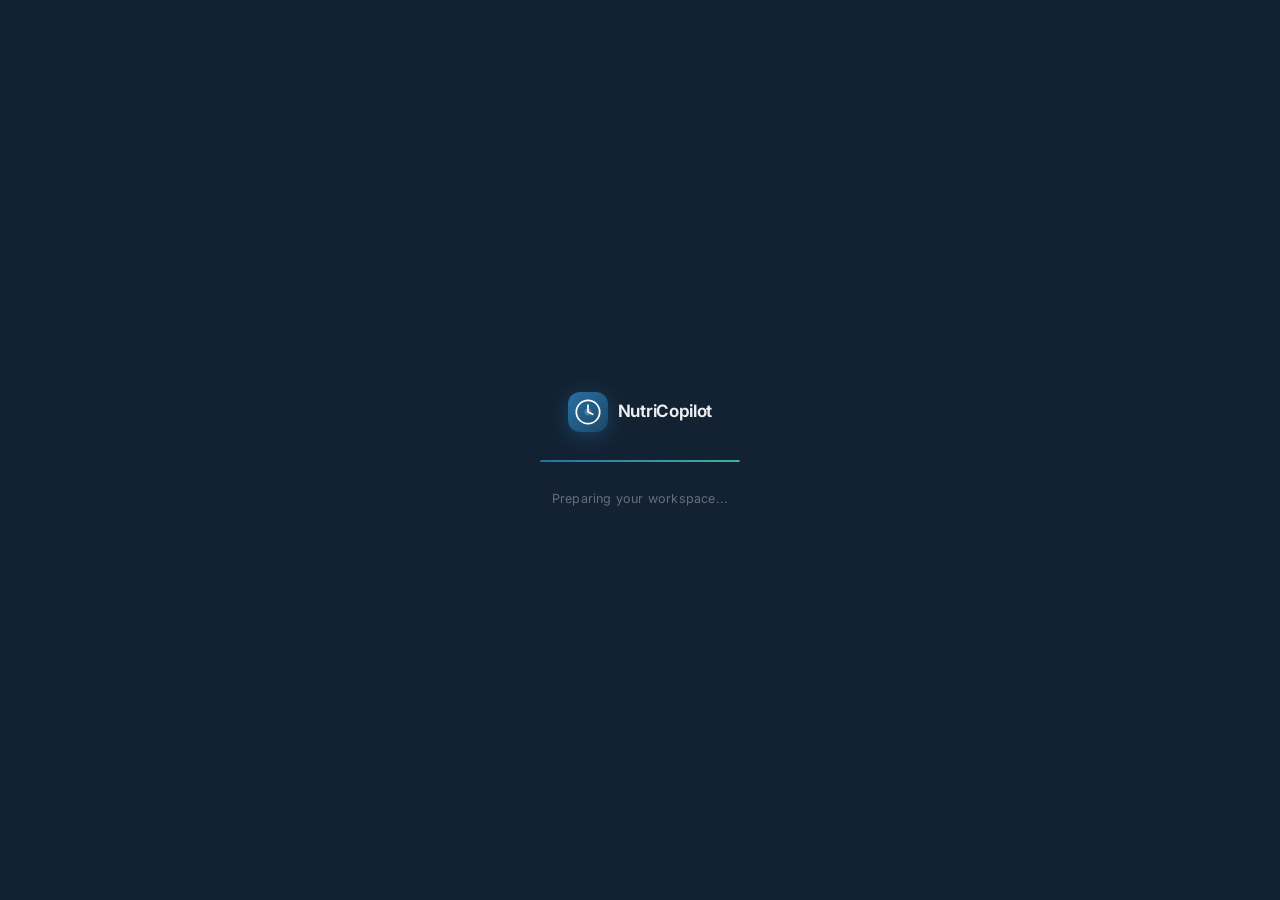
==== commit cddfd2fa: "ui fixes" ====
--- a/index.html
+++ b/index.html
@@ -12,7 +12,7 @@
         .dashboard-transition {
             position: fixed;
             inset: 0;
-            background: #080A12;
+            background: #132233;
             z-index: 10000;
             display: flex;
             align-items: center;
@@ -52,10 +52,10 @@
             display: flex;
             align-items: center;
             justify-content: center;
-            background: linear-gradient(135deg, #7C3AED 0%, #6D28D9 100%);
+            background: linear-gradient(135deg, #296FA3 0%, #1A4867 100%);
             color: white;
             border-radius: 12px;
-            box-shadow: 0 4px 20px rgba(124, 58, 237, 0.40);
+            box-shadow: 0 4px 20px rgba(41, 111, 163, 0.40);
         }
         .dash-transition-bar {
             width: 200px;
@@ -67,7 +67,7 @@
         .dash-transition-progress {
             height: 100%;
             width: 0%;
-            background: linear-gradient(90deg, #7C3AED, #8B5CF6, #A78BFA);
+            background: linear-gradient(90deg, #296FA3, #43AFA3, #F6D85B);
             border-radius: 1px;
             animation: dtProgress 1.8s cubic-bezier(0.4, 0, 0.2, 1) forwards;
         }
@@ -105,232 +105,79 @@
     </div>
 
     <div class="app-container">
-        <!-- LEFT SIDEBAR -->
-        <aside class="sidebar" id="sidebar">
-
-            <!-- Header -->
-            <div class="sidebar-header">
-                <div class="logo">
-                    <div class="logo-icon">
-                        <svg width="24" height="24" viewBox="0 0 24 24" fill="none">
-                            <circle cx="12" cy="12" r="10" stroke="currentColor" stroke-width="1.5"/>
-                            <path d="M12 6v6l4 2" stroke="currentColor" stroke-width="1.5" stroke-linecap="round"/>
-                            <circle cx="12" cy="12" r="3" fill="currentColor" opacity="0.2"/>
-                        </svg>
-                    </div>
-                    <span class="logo-text">NutriCopilot</span>
-                </div>
-                <button class="sidebar-toggle" id="sidebarToggle" aria-label="Toggle sidebar">
-                    <svg width="16" height="16" viewBox="0 0 24 24" fill="none" stroke="currentColor" stroke-width="2.2">
-                        <line x1="3" y1="6" x2="21" y2="6"/>
-                        <line x1="3" y1="12" x2="21" y2="12"/>
-                        <line x1="3" y1="18" x2="21" y2="18"/>
-                    </svg>
-                </button>
-            </div>
-
-            <!-- Scrollable body -->
-            <div class="sidebar-body">
-
-                <!-- New Patient CTA -->
-                <div class="sidebar-actions">
-                    <button class="new-patient-btn" id="newPatientBtn" data-tooltip="New Patient">
-                        <svg class="btn-icon-el" width="15" height="15" viewBox="0 0 24 24" fill="none" stroke="currentColor" stroke-width="2.5">
-                            <line x1="12" y1="5" x2="12" y2="19"/>
-                            <line x1="5" y1="12" x2="19" y2="12"/>
-                        </svg>
-                        <span class="sidebar-label">New Patient</span>
-                    </button>
-                </div>
-
-                <!-- Search -->
-                <div class="sidebar-search-wrap">
-                    <div class="search-box" id="searchBoxWrap" data-tooltip="Search patients">
-                        <svg class="search-icon-el" width="14" height="14" viewBox="0 0 24 24" fill="none" stroke="currentColor" stroke-width="2">
+        <!-- CENTER MAIN AREA -->
+        <main class="main-content" id="mainContent">
+
+            <header class="workspace-topbar">
+                <div class="patient-controls">
+                    <div class="patient-select-wrap" id="patientSelectWrap">
+                        <button class="patient-select-btn" id="patientSelectBtn" aria-haspopup="listbox" aria-expanded="false">
+                            <span class="top-patient-avatar" id="topPatientAvatar">RS</span>
+                            <span class="top-patient-label" id="topPatientLabel">Rajesh Sharma</span>
+                            <svg width="14" height="14" viewBox="0 0 24 24" fill="none" stroke="currentColor" stroke-width="2.4">
+                                <polyline points="6 9 12 15 18 9"/>
+                            </svg>
+                        </button>
+                        <div class="patient-dropdown-menu hidden" id="patientDropdownMenu" role="listbox"></div>
+                    </div>
+
+                    <div class="patient-search-wrap">
+                        <svg width="15" height="15" viewBox="0 0 24 24" fill="none" stroke="currentColor" stroke-width="2">
                             <circle cx="11" cy="11" r="8"/>
                             <path d="M21 21l-4.35-4.35"/>
                         </svg>
-                        <input type="text" placeholder="Search patients..." id="patientSearch" class="search-input-el">
-                    </div>
-                </div>
-
-                <!-- History Section -->
-                <div class="sidebar-history" id="sidebarHistory">
-                    <button class="history-header-btn" id="historyToggle" data-tooltip="History">
-                        <div class="history-btn-left">
-                            <svg width="14" height="14" viewBox="0 0 24 24" fill="none" stroke="currentColor" stroke-width="2">
-                                <circle cx="12" cy="12" r="10"/>
-                                <polyline points="12 6 12 12 16 14"/>
-                            </svg>
-                            <span class="sidebar-label">History</span>
-                        </div>
-                        <svg class="history-chevron-icon" width="13" height="13" viewBox="0 0 24 24" fill="none" stroke="currentColor" stroke-width="2.5">
-                            <polyline points="6 9 12 15 18 9"/>
-                        </svg>
-                    </button>
-
-                    <div class="patient-list" id="patientList">
-                        <div class="patient-group">
-                            <span class="group-label">Today</span>
-                            <div class="patient-item active" data-id="1" data-tooltip="Rajesh Sharma">
-                                <div class="patient-avatar">RS</div>
-                                <div class="patient-info">
-                                    <span class="patient-name">Rajesh Sharma</span>
-                                    <span class="patient-time">10 min ago</span>
-                                </div>
-                            </div>
-                            <div class="patient-item" data-id="2" data-tooltip="Priya Mehta">
-                                <div class="patient-avatar">PM</div>
-                                <div class="patient-info">
-                                    <span class="patient-name">Priya Mehta</span>
-                                    <span class="patient-time">1 hr ago</span>
-                                </div>
-                            </div>
-                            <div class="patient-item" data-id="3" data-tooltip="Amit Kumar">
-                                <div class="patient-avatar">AK</div>
-                                <div class="patient-info">
-                                    <span class="patient-name">Amit Kumar</span>
-                                    <span class="patient-time">3 hrs ago</span>
-                                </div>
-                            </div>
-                        </div>
-                        <div class="patient-group">
-                            <span class="group-label">Yesterday</span>
-                            <div class="patient-item" data-id="4" data-tooltip="Sunita Gupta">
-                                <div class="patient-avatar">SG</div>
-                                <div class="patient-info">
-                                    <span class="patient-name">Sunita Gupta</span>
-                                    <span class="patient-time">Yesterday</span>
-                                </div>
-                            </div>
-                            <div class="patient-item" data-id="5" data-tooltip="Vikram Rao">
-                                <div class="patient-avatar">VR</div>
-                                <div class="patient-info">
-                                    <span class="patient-name">Vikram Rao</span>
-                                    <span class="patient-time">Yesterday</span>
-                                </div>
-                            </div>
-                        </div>
-                        <div class="patient-group">
-                            <span class="group-label">Older</span>
-                            <div class="patient-item" data-id="6" data-tooltip="Neha Kapoor">
-                                <div class="patient-avatar">NK</div>
-                                <div class="patient-info">
-                                    <span class="patient-name">Neha Kapoor</span>
-                                    <span class="patient-time">3 days ago</span>
-                                </div>
-                            </div>
-                            <div class="patient-item" data-id="7" data-tooltip="Deepak Patel">
-                                <div class="patient-avatar">DP</div>
-                                <div class="patient-info">
-                                    <span class="patient-name">Deepak Patel</span>
-                                    <span class="patient-time">5 days ago</span>
-                                </div>
-                            </div>
-                        </div>
-                    </div>
-                </div>
-
-            </div><!-- /sidebar-body -->
-
-            <!-- Profile dropdown menu -->
-            <div class="profile-menu" id="profileMenu" role="menu">
-                <div class="profile-menu-header">
-                    <div class="profile-menu-avatar">PS</div>
-                    <div>
-                        <div class="profile-menu-name">Dr. Priya Sharma</div>
-                        <div class="profile-menu-email">priya@nutricopilot.ai</div>
-                    </div>
-                </div>
-                <div class="profile-menu-divider"></div>
-                <button class="profile-menu-item" id="settingsMenuItem" role="menuitem">
-                    <svg width="14" height="14" viewBox="0 0 24 24" fill="none" stroke="currentColor" stroke-width="2"><circle cx="12" cy="12" r="3"/><path d="M19.4 15a1.65 1.65 0 0 0 .33 1.82l.06.06a2 2 0 0 1-2.83 2.83l-.06-.06a1.65 1.65 0 0 0-1.82-.33 1.65 1.65 0 0 0-1 1.51V21a2 2 0 0 1-4 0v-.09A1.65 1.65 0 0 0 9 19.4a1.65 1.65 0 0 0-1.82.33l-.06.06a2 2 0 0 1-2.83-2.83l.06-.06A1.65 1.65 0 0 0 4.68 15a1.65 1.65 0 0 0-1.51-1H3a2 2 0 0 1 0-4h.09A1.65 1.65 0 0 0 4.6 9a1.65 1.65 0 0 0-.33-1.82l-.06-.06a2 2 0 0 1 2.83-2.83l.06.06A1.65 1.65 0 0 0 9 4.68a1.65 1.65 0 0 0 1-1.51V3a2 2 0 0 1 4 0v.09a1.65 1.65 0 0 0 1 1.51 1.65 1.65 0 0 0 1.82-.33l.06-.06a2 2 0 0 1 2.83 2.83l-.06.06A1.65 1.65 0 0 0 19.4 9a1.65 1.65 0 0 0 1.51 1H21a2 2 0 0 1 0 4h-.09a1.65 1.65 0 0 0-1.51 1z"/></svg>
-                    Settings
-                </button>
-                <div class="profile-menu-divider"></div>
-                <button class="profile-menu-item profile-menu-item--danger" id="logoutBtn" role="menuitem">
-                    <svg width="14" height="14" viewBox="0 0 24 24" fill="none" stroke="currentColor" stroke-width="2"><path d="M9 21H5a2 2 0 0 1-2-2V5a2 2 0 0 1 2-2h4"/><polyline points="16 17 21 12 16 7"/><line x1="21" y1="12" x2="9" y2="12"/></svg>
-                    Log out
-                </button>
-            </div>
-
-            <!-- Doctor Profile (sticky bottom) -->
-            <div class="sidebar-profile" id="sidebarProfile" data-tooltip="Dr. Priya Sharma · Senior Dietitian">
-                <div class="sidebar-profile-avatar">PS</div>
-                <div class="sidebar-profile-info">
-                    <span class="sidebar-profile-name">Dr. Priya Sharma</span>
-                    <span class="sidebar-profile-role">Senior Dietitian</span>
-                </div>
-                <button class="sidebar-profile-action" id="profileMenuBtn" title="Account menu" aria-label="Account menu" aria-expanded="false" aria-haspopup="true">
-                    <svg width="15" height="15" viewBox="0 0 24 24" fill="none" stroke="currentColor" stroke-width="2">
-                        <circle cx="12" cy="12" r="3"/>
-                        <path d="M19.4 15a1.65 1.65 0 0 0 .33 1.82l.06.06a2 2 0 0 1-2.83 2.83l-.06-.06a1.65 1.65 0 0 0-1.82-.33 1.65 1.65 0 0 0-1 1.51V21a2 2 0 0 1-4 0v-.09A1.65 1.65 0 0 0 9 19.4a1.65 1.65 0 0 0-1.82.33l-.06.06a2 2 0 0 1-2.83-2.83l.06-.06A1.65 1.65 0 0 0 4.68 15a1.65 1.65 0 0 0-1.51-1H3a2 2 0 0 1 0-4h.09A1.65 1.65 0 0 0 4.6 9a1.65 1.65 0 0 0-.33-1.82l-.06-.06a2 2 0 0 1 2.83-2.83l.06.06A1.65 1.65 0 0 0 9 4.68a1.65 1.65 0 0 0 1-1.51V3a2 2 0 0 1 4 0v.09a1.65 1.65 0 0 0 1 1.51 1.65 1.65 0 0 0 1.82-.33l.06-.06a2 2 0 0 1 2.83 2.83l-.06.06A1.65 1.65 0 0 0 19.4 9a1.65 1.65 0 0 0 1.51 1H21a2 2 0 0 1 0 4h-.09a1.65 1.65 0 0 0-1.51 1z"/>
-                    </svg>
-                </button>
-            </div>
-
-        </aside>
-
-        <!-- CENTER MAIN AREA -->
-        <main class="main-content" id="mainContent">
-
-            <!-- Mobile Header (visible on small screens only) -->
-            <div class="mobile-header" id="mobileHeader">
-                <button class="mobile-menu-btn" id="mobileSidebarBtn" aria-label="Open sidebar">
-                    <svg width="18" height="18" viewBox="0 0 24 24" fill="none" stroke="currentColor" stroke-width="2.2">
-                        <line x1="3" y1="6" x2="21" y2="6"/>
-                        <line x1="3" y1="12" x2="21" y2="12"/>
-                        <line x1="3" y1="18" x2="21" y2="18"/>
-                    </svg>
-                </button>
-                <div class="mobile-header-logo">
-                    <div class="mobile-header-logo-icon">
-                        <svg width="14" height="14" viewBox="0 0 24 24" fill="none" stroke="currentColor" stroke-width="1.8">
+                        <input class="patient-search" id="topPatientSearch" type="search" placeholder="Search patients...">
+                        <div class="patient-search-results hidden" id="patientSearchResults"></div>
+                    </div>
+                </div>
+
+                <div class="workspace-brand">
+                    <div class="workspace-brand-icon">
+                        <svg width="17" height="17" viewBox="0 0 24 24" fill="none" stroke="currentColor" stroke-width="1.8">
                             <circle cx="12" cy="12" r="10"/>
                             <path d="M12 6v6l4 2" stroke-linecap="round"/>
                         </svg>
                     </div>
                     <span>NutriCopilot</span>
                 </div>
-            </div>
+
+                <div class="workspace-actions">
+                    <a class="workspace-nav-btn" id="backHomeBtn" href="landing.html" aria-label="Back to Home">
+                        <svg width="15" height="15" viewBox="0 0 24 24" fill="none" stroke="currentColor" stroke-width="2.2" aria-hidden="true">
+                            <path d="M3 11.5 12 4l9 7.5"/>
+                            <path d="M5 10.5V20h14v-9.5"/>
+                        </svg>
+                        <span>Home</span>
+                    </a>
+                    <div class="doctor-top-profile">
+                        <span class="doctor-status-dot"></span>
+                        <span>Dr. Priya Sharma</span>
+                    </div>
+                    <button class="workspace-nav-btn logout" id="logoutTopBtn" type="button" aria-label="Logout">
+                        <svg width="15" height="15" viewBox="0 0 24 24" fill="none" stroke="currentColor" stroke-width="2.2" aria-hidden="true">
+                            <path d="M10 17l5-5-5-5"/>
+                            <path d="M15 12H3"/>
+                            <path d="M21 3v18"/>
+                        </svg>
+                        <span>Logout</span>
+                    </button>
+                </div>
+            </header>
 
             <!-- Welcome State -->
             <div class="welcome-state" id="welcomeState">
                 <div class="greeting-section">
                     <h1 class="greeting" id="greeting">Good Evening, Dr. Sharma</h1>
-                    <p class="greeting-sub">Upload a patient report or start a conversation</p>
-                </div>
-
-                <div class="quick-actions">
-                    <div class="quick-action-card">
-                        <div class="qa-icon">
-                            <svg width="20" height="20" viewBox="0 0 24 24" fill="none" stroke="currentColor" stroke-width="1.5">
-                                <path d="M14 2H6a2 2 0 0 0-2 2v16a2 2 0 0 0 2 2h12a2 2 0 0 0 2-2V8z"/>
-                                <polyline points="14,2 14,8 20,8"/>
-                                <line x1="16" y1="13" x2="8" y2="13"/>
-                                <line x1="16" y1="17" x2="8" y2="17"/>
-                            </svg>
-                        </div>
-                        <span>Upload Blood Report</span>
-                    </div>
-                    <div class="quick-action-card">
-                        <div class="qa-icon">
-                            <svg width="20" height="20" viewBox="0 0 24 24" fill="none" stroke="currentColor" stroke-width="1.5">
-                                <path d="M12 2a10 10 0 1 0 10 10A10 10 0 0 0 12 2z"/>
-                                <path d="M12 6v6l4 2"/>
-                            </svg>
-                        </div>
-                        <span>Quick Diet Plan</span>
-                    </div>
-                    <div class="quick-action-card">
-                        <div class="qa-icon">
-                            <svg width="20" height="20" viewBox="0 0 24 24" fill="none" stroke="currentColor" stroke-width="1.5">
-                                <path d="M20.24 12.24a6 6 0 0 0-8.49-8.49L5 10.5V19h8.5z"/>
-                                <line x1="16" y1="8" x2="2" y2="22"/>
-                                <line x1="17.5" y1="15" x2="9" y2="15"/>
-                            </svg>
-                        </div>
-                        <span>Review & Edit Plan</span>
+                    <p class="greeting-sub">Begin patient intake or review a clinical nutrition prescription</p>
+                </div>
+
+                <div class="copilot-empty-note">
+                    <strong>Upload a clinical report to begin AI-assisted nutrition planning.</strong>
+                    <span>After report analysis, complete patient context to generate a weekly diet plan.</span>
+                    <div class="copilot-visual-strip" aria-hidden="true">
+                        <i class="visual-meal visual-report"></i>
+                        <i class="visual-meal visual-bowl"></i>
+                        <i class="visual-meal visual-plate"></i>
                     </div>
                 </div>
 
@@ -343,7 +190,7 @@
                                     <polyline points="17,8 12,3 7,8"/>
                                     <line x1="12" y1="3" x2="12" y2="15"/>
                                 </svg>
-                                <span>Drop patient report here</span>
+                                <span>Drop clinical report here</span>
                             </div>
                         </div>
                         <div class="prompt-input-wrapper">
@@ -352,7 +199,7 @@
                                     <path d="M21.44 11.05l-9.19 9.19a6 6 0 0 1-8.49-8.49l9.19-9.19a4 4 0 0 1 5.66 5.66l-9.2 9.19a2 2 0 0 1-2.83-2.83l8.49-8.48"/>
                                 </svg>
                             </button>
-                            <textarea class="prompt-input" id="promptInput" placeholder="Describe patient condition or upload a report..." rows="1"></textarea>
+                            <textarea class="prompt-input" id="promptInput" placeholder="Add clinical notes or upload patient report..." rows="1"></textarea>
                             <button class="prompt-action-btn voice-btn" id="voiceBtn" title="Voice Input">
                                 <svg width="18" height="18" viewBox="0 0 24 24" fill="none" stroke="currentColor" stroke-width="2">
                                     <path d="M12 1a3 3 0 0 0-3 3v8a3 3 0 0 0 6 0V4a3 3 0 0 0-3-3z"/>
@@ -391,7 +238,7 @@
                                     <path d="M21.44 11.05l-9.19 9.19a6 6 0 0 1-8.49-8.49l9.19-9.19a4 4 0 0 1 5.66 5.66l-9.2 9.19a2 2 0 0 1-2.83-2.83l8.49-8.48"/>
                                 </svg>
                             </button>
-                            <textarea class="prompt-input" id="chatInput" placeholder="Ask follow-up or give instructions..." rows="1"></textarea>
+                            <textarea class="prompt-input" id="chatInput" placeholder="Ask NutriCopilot to refine the diet plan..." rows="1"></textarea>
                             <button class="generate-btn" id="chatSendBtn" title="Send">
                                 <svg width="18" height="18" viewBox="0 0 24 24" fill="none" stroke="currentColor" stroke-width="2">
                                     <line x1="22" y1="2" x2="11" y2="13"/>
@@ -405,150 +252,75 @@
             <input type="file" id="fileInput" accept=".pdf,.jpg,.png,.jpeg" hidden>
         </main>
 
-        <!-- RIGHT CONTEXT PANEL -->
-        <aside class="context-panel" id="contextPanel">
-            <div class="context-panel-header">
-                <h3>Patient Context</h3>
-                <button class="panel-close-btn" id="contextPanelClose">
-                    <svg width="16" height="16" viewBox="0 0 24 24" fill="none" stroke="currentColor" stroke-width="2">
+    </div>
+
+    <!-- Mobile overlay -->
+    <div class="mobile-overlay hidden" id="mobileOverlay"></div>
+
+    <!-- Add Patient Modal -->
+    <div class="add-patient-overlay hidden" id="addPatientOverlay" aria-modal="true" role="dialog" aria-labelledby="addPatientTitle">
+        <form class="add-patient-dialog" id="addPatientForm">
+            <div class="add-patient-header">
+                <div>
+                    <span class="context-review-eyebrow">New Patient</span>
+                    <h2 id="addPatientTitle">Create Patient</h2>
+                    <p>Add a patient record to start a clinical nutrition workflow.</p>
+                </div>
+                <button class="context-review-close" id="addPatientClose" type="button" aria-label="Close add patient form">
+                    <svg width="17" height="17" viewBox="0 0 24 24" fill="none" stroke="currentColor" stroke-width="2">
                         <path d="M18 6L6 18M6 6l12 12"/>
                     </svg>
                 </button>
             </div>
-
-            <!-- Empty State -->
-            <div class="context-empty" id="contextEmpty">
-                <div class="context-empty-icon">
-                    <svg width="40" height="40" viewBox="0 0 24 24" fill="none" stroke="currentColor" stroke-width="1">
-                        <path d="M16 4h2a2 2 0 0 1 2 2v14a2 2 0 0 1-2 2H6a2 2 0 0 1-2-2V6a2 2 0 0 1 2-2h2"/>
-                        <rect x="8" y="2" width="8" height="4" rx="1" ry="1"/>
+            <div class="add-patient-body">
+                <label><span>Patient name</span><input name="name" required placeholder="Full name"></label>
+                <label><span>Age</span><input name="age" inputmode="numeric" placeholder="Age"></label>
+                <label><span>Gender</span><select name="gender"><option>Female</option><option>Male</option><option>Other</option></select></label>
+                <label><span>Phone/email</span><input name="contact" placeholder="Optional"></label>
+                <label><span>Medical condition</span><input name="condition" placeholder="e.g. Diabetes, hypertension"></label>
+                <label><span>Diet preference</span><select name="diet"><option>Vegetarian</option><option>Non-vegetarian</option><option>Vegan</option><option>Eggetarian</option><option>Jain</option><option>Other</option></select></label>
+                <label class="add-patient-wide"><span>Notes</span><textarea name="notes" placeholder="Clinical notes or nutrition context"></textarea></label>
+            </div>
+            <div class="add-patient-actions">
+                <button class="ctx-cancel-btn" id="addPatientCancel" type="button">Cancel</button>
+                <button class="ctx-approve-btn" type="submit">Create Patient</button>
+            </div>
+        </form>
+    </div>
+
+    <!-- Patient Context Review Modal -->
+    <div class="context-review-overlay hidden" id="contextReviewOverlay" aria-modal="true" role="dialog" aria-labelledby="contextReviewTitle">
+        <div class="context-review-dialog" id="contextReviewDialog">
+            <div class="context-review-header">
+                <div>
+                    <span class="context-review-eyebrow">Patient Context</span>
+                    <h2 id="contextReviewTitle">Complete Patient Context</h2>
+                    <p>Complete preferences, restrictions, routine, and doctor notes before plan generation</p>
+                </div>
+                <button class="context-review-close" id="contextReviewClose" aria-label="Close patient context review">
+                    <svg width="17" height="17" viewBox="0 0 24 24" fill="none" stroke="currentColor" stroke-width="2">
+                        <path d="M18 6L6 18M6 6l12 12"/>
                     </svg>
-                </div>
-                <p>Upload a report to see patient context</p>
-            </div>
-
-            <!-- Uploaded Reports List (pre-processing) -->
-            <div class="context-reports hidden" id="contextReports">
-                <div class="context-reports-title">Uploaded Reports</div>
-                <div class="context-reports-list" id="contextReportsList"></div>
-            </div>
-
-            <!-- Patient Data -->
-            <div class="context-data hidden" id="contextData">
-                <div class="patient-profile-card">
-                    <div class="profile-avatar" id="profileAvatar">RS</div>
-                    <div class="profile-details">
-                        <h4 id="profileName">Rajesh Sharma</h4>
-                        <span class="profile-meta" id="profileMeta">Male • 52 yrs • BMI 28.4</span>
-                    </div>
-                    <div class="profile-badge critical" id="profileBadge">High Risk</div>
-                </div>
-
-                <div class="vitals-grid" id="vitalsGrid">
-                    <div class="vital-card">
-                        <span class="vital-label">HbA1c</span>
-                        <span class="vital-value high">8.2%</span>
-                        <span class="vital-status">Above Normal</span>
-                    </div>
-                    <div class="vital-card">
-                        <span class="vital-label">Cholesterol</span>
-                        <span class="vital-value high">245 mg/dL</span>
-                        <span class="vital-status">High</span>
-                    </div>
-                    <div class="vital-card">
-                        <span class="vital-label">BP</span>
-                        <span class="vital-value warning">142/92</span>
-                        <span class="vital-status">Elevated</span>
-                    </div>
-                    <div class="vital-card">
-                        <span class="vital-label">Vitamin D</span>
-                        <span class="vital-value low">12 ng/mL</span>
-                        <span class="vital-status">Deficient</span>
-                    </div>
-                    <div class="vital-card">
-                        <span class="vital-label">Creatinine</span>
-                        <span class="vital-value normal">1.1 mg/dL</span>
-                        <span class="vital-status">Normal</span>
-                    </div>
-                    <div class="vital-card">
-                        <span class="vital-label">Fasting Sugar</span>
-                        <span class="vital-value high">168 mg/dL</span>
-                        <span class="vital-status">High</span>
-                    </div>
-                </div>
-
-                <div class="context-section">
-                    <h4 class="context-section-title">
-                        <svg width="14" height="14" viewBox="0 0 24 24" fill="none" stroke="currentColor" stroke-width="2">
-                            <path d="M10.29 3.86L1.82 18a2 2 0 0 0 1.71 3h16.94a2 2 0 0 0 1.71-3L13.71 3.86a2 2 0 0 0-3.42 0z"/>
-                            <line x1="12" y1="9" x2="12" y2="13"/>
-                            <line x1="12" y1="17" x2="12.01" y2="17"/>
-                        </svg>
-                        Health Alerts
-                    </h4>
-                    <div class="alert-chips" id="alertChips">
-                        <span class="alert-chip critical">Pre-Diabetic → Diabetic</span>
-                        <span class="alert-chip warning">Hypertension Stage 1</span>
-                        <span class="alert-chip warning">Vitamin D Deficient</span>
-                        <span class="alert-chip info">High LDL Cholesterol</span>
-                    </div>
-                </div>
-
-                <div class="context-section">
-                    <h4 class="context-section-title">
-                        <svg width="14" height="14" viewBox="0 0 24 24" fill="none" stroke="currentColor" stroke-width="2">
-                            <circle cx="12" cy="12" r="10"/>
-                            <path d="M12 16v-4M12 8h.01"/>
-                        </svg>
-                        AI Observations
-                    </h4>
-                    <div class="observations-list" id="observationsList">
-                        <div class="observation-item">
-                            <span class="obs-dot"></span>
-                            <p>Patient shows progressive insulin resistance. Diet must prioritize low glycemic index foods.</p>
-                        </div>
-                        <div class="observation-item">
-                            <span class="obs-dot"></span>
-                            <p>Lipid profile suggests reducing saturated fats and increasing omega-3 intake.</p>
-                        </div>
-                        <div class="observation-item">
-                            <span class="obs-dot"></span>
-                            <p>Severe Vitamin D deficiency — recommend sun exposure + supplementation.</p>
-                        </div>
-                    </div>
-                </div>
-
-                <div class="context-section">
-                    <h4 class="context-section-title">
-                        <svg width="14" height="14" viewBox="0 0 24 24" fill="none" stroke="currentColor" stroke-width="2">
-                            <path d="M18 8A6 6 0 0 0 6 8c0 7-3 9-3 9h18s-3-2-3-9"/>
-                            <path d="M13.73 21a2 2 0 0 1-3.46 0"/>
-                        </svg>
-                        Dietary Restrictions
-                    </h4>
-                    <div class="restriction-chips" id="restrictionChips">
-                        <span class="restriction-chip">No Refined Sugar</span>
-                        <span class="restriction-chip">Low Sodium</span>
-                        <span class="restriction-chip">Low Saturated Fat</span>
-                        <span class="restriction-chip">High Fiber</span>
-                    </div>
-                </div>
-            </div>
-        </aside>
+                </button>
+            </div>
+            <div class="context-review-body" id="contextReviewModalBody">
+                <!-- populated by JS -->
+            </div>
+            <div class="context-review-actions ctx-review-foot" id="ctxReviewFooter">
+                <!-- populated by JS -->
+            </div>
+        </div>
     </div>
 
-    <!-- Mobile overlay -->
-    <div class="mobile-overlay hidden" id="mobileOverlay"></div>
-
-    <!-- Biomarker Review Drawer -->
+    <!-- Biomarker Review Modal -->
     <div class="bm-drawer-overlay hidden" id="bmDrawerOverlay">
         <div class="bm-drawer" id="bmDrawer">
             <div class="bm-drawer-header">
                 <div class="bm-drawer-title-block">
-                    <h3>Extracted Biomarkers</h3>
+                    <h3>Rajesh Sharma Biomarkers</h3>
                     <div class="bm-drawer-summary">
                         <span class="bm-total-count">16 detected</span>
-                        <span class="bm-abnormal-count">8 abnormal</span>
+                        <span class="bm-abnormal-count">10 abnormal</span>
                     </div>
                 </div>
                 <button class="bm-drawer-close" id="bmDrawerClose">
@@ -569,15 +341,6 @@
             </div>
         </div>
     </div>
-
-    <!-- Diet Plan Modal -->
-    <div class="dp-drawer-overlay hidden" id="dpDrawerOverlay" aria-modal="true" role="dialog" aria-label="AI Generated Diet Plan">
-        <div class="dp-drawer" id="dpDrawer">
-            <!-- populated by JS -->
-        </div>
-    </div>
-
-
 
     <script src="script.js"></script>
     <script>
--- a/style.css
+++ b/style.css
@@ -6,37 +6,49 @@
 /* --- CSS Variables --- */
 :root {
     /* Colors */
-    --bg-primary: #F8FAFC;
-    --bg-secondary: #ffffff;
-    --bg-tertiary: #F1F5F9;
-    --bg-hover: #EFF3F8;
-    --bg-active: #E4EAF2;
+    --color-navy: #1A4867;
+    --color-primary: #296FA3;
+    --color-teal: #43AFA3;
+    --color-warning: #F6D85B;
+    --color-danger: #EF4E3A;
+    --color-bg: #F7FBFC;
+    --color-surface: #FFFFFF;
+    --color-text: #132233;
+    --color-muted: #64748B;
+    --color-border: #DDEAF0;
+    --color-warning-text: #6F5600;
+
+    --bg-primary: var(--color-bg);
+    --bg-secondary: var(--color-surface);
+    --bg-tertiary: #EEF6F8;
+    --bg-hover: #E9F3F7;
+    --bg-active: #D9EAF1;
     --bg-glass: rgba(255, 255, 255, 0.82);
     --bg-glass-border: rgba(255, 255, 255, 0.55);
 
-    --text-primary: #0F172A;
-    --text-secondary: #334155;
-    --text-tertiary: #64748B;
+    --text-primary: var(--color-text);
+    --text-secondary: var(--color-navy);
+    --text-tertiary: var(--color-muted);
     --text-inverse: #ffffff;
 
-    --accent-primary: #7C3AED;
-    --accent-primary-light: #EDE9FE;
-    --accent-primary-hover: #6D28D9;
-    --accent-gradient: linear-gradient(135deg, #7C3AED 0%, #6D28D9 100%);
-    --accent-gradient-soft: linear-gradient(135deg, #F5F3FF 0%, #EDE9FE 100%);
-
-    --success: #10b981;
-    --success-light: #ecfdf5;
-    --success-border: #A7F3D0;
-    --warning: #f59e0b;
-    --warning-light: #fffbeb;
-    --warning-border: #FDE68A;
-    --error: #ef4444;
-    --error-light: #fef2f2;
-    --error-border: #FECACA;
-    --info: #6366f1;
-    --info-light: #eef2ff;
-    --info-border: #C7D2FE;
+    --accent-primary: var(--color-primary);
+    --accent-primary-light: #EAF4FA;
+    --accent-primary-hover: var(--color-navy);
+    --accent-gradient: linear-gradient(135deg, var(--color-primary) 0%, var(--color-navy) 100%);
+    --accent-gradient-soft: linear-gradient(135deg, #F3FAFC 0%, #EAF4FA 100%);
+
+    --success: var(--color-teal);
+    --success-light: #EAF8F6;
+    --success-border: #BFE5E0;
+    --warning: var(--color-warning);
+    --warning-light: #FFF8D8;
+    --warning-border: #EBD070;
+    --error: var(--color-danger);
+    --error-light: #FDEDEA;
+    --error-border: #F3B6AE;
+    --info: var(--color-primary);
+    --info-light: #EAF4FA;
+    --info-border: #BFD8E8;
 
     /* Spacing */
     --space-xs: 4px;
@@ -72,9 +84,9 @@
     --radius-full: 9999px;
 
     /* Borders */
-    --border-subtle: rgba(15, 23, 42, 0.06);
-    --border-base:   rgba(15, 23, 42, 0.09);
-    --border-strong: rgba(15, 23, 42, 0.14);
+    --border-subtle: rgba(26, 72, 103, 0.07);
+    --border-base:   rgba(26, 72, 103, 0.10);
+    --border-strong: rgba(26, 72, 103, 0.16);
 
     /* Shadows */
     --shadow-xs: 0 1px 2px rgba(15, 23, 42, 0.04);
@@ -83,8 +95,8 @@
     --shadow-lg: 0 10px 24px -4px rgba(15, 23, 42, 0.10), 0 4px 8px -2px rgba(15, 23, 42, 0.05);
     --shadow-xl: 0 20px 40px -8px rgba(15, 23, 42, 0.12), 0 8px 16px -4px rgba(15, 23, 42, 0.06);
     --shadow-2xl: 0 32px 64px -12px rgba(15, 23, 42, 0.16);
-    --shadow-glow: 0 0 24px rgba(124, 58, 237, 0.20);
-    --shadow-input: 0 0 0 3px rgba(124, 58, 237, 0.12);
+    --shadow-glow: 0 0 24px rgba(41, 111, 163, 0.20);
+    --shadow-input: 0 0 0 3px rgba(41, 111, 163, 0.14);
 
     /* Transitions */
     --transition-fast: 150ms cubic-bezier(0.4, 0, 0.2, 1);
@@ -286,14 +298,14 @@
     font-size: var(--font-size-sm);
     font-weight: 500;
     transition: all var(--transition-base);
-    box-shadow: 0 2px 8px rgba(37, 99, 235, 0.22);
+    box-shadow: 0 2px 8px rgba(41, 111, 163, 0.22);
     white-space: nowrap;
     overflow: hidden;
 }
 
 .new-patient-btn:hover {
     transform: translateY(-1px);
-    box-shadow: 0 4px 16px rgba(37, 99, 235, 0.35);
+    box-shadow: 0 4px 16px rgba(41, 111, 163, 0.35);
 }
 
 .new-patient-btn:active {
@@ -501,8 +513,8 @@
 }
 
 .patient-item.active {
-    background: linear-gradient(135deg, #eff6ff 0%, #f5f3ff 100%);
-    box-shadow: inset 0 0 0 1px rgba(37, 99, 235, 0.12);
+    background: linear-gradient(135deg, #EAF4FA 0%, #F3FAFC 100%);
+    box-shadow: inset 0 0 0 1px rgba(41, 111, 163, 0.12);
 }
 
 .patient-item.active .patient-name {
@@ -669,7 +681,7 @@
 /* ── Sidebar Tooltip (JS-managed, position:fixed — escapes overflow:hidden) ── */
 .sidebar-tooltip {
     position: fixed;
-    background: #1a1d23;
+    background: #1A4867;
     color: #fff;
     padding: 5px 11px;
     border-radius: var(--radius-md);
@@ -1538,7 +1550,7 @@
     padding: var(--space-lg);
     background: var(--accent-gradient-soft);
     border-radius: var(--radius-lg);
-    border: 1px solid rgba(37, 99, 235, 0.08);
+    border: 1px solid rgba(41, 111, 163, 0.08);
 }
 
 .profile-avatar {
@@ -1586,7 +1598,7 @@
 
 .profile-badge.warning {
     background: var(--warning-light);
-    color: var(--warning);
+    color: var(--color-warning-text);
 }
 
 .profile-badge.normal {
@@ -1622,7 +1634,7 @@
 }
 
 .vital-value.high { color: var(--error); }
-.vital-value.warning { color: var(--warning); }
+.vital-value.warning { color: var(--color-warning-text); }
 .vital-value.low { color: var(--info); }
 .vital-value.normal { color: var(--success); }
 
@@ -1670,7 +1682,7 @@
 
 .alert-chip.warning {
     background: var(--warning-light);
-    color: var(--warning);
+    color: var(--color-warning-text);
 }
 
 .alert-chip.info {
@@ -1952,7 +1964,7 @@
     gap: var(--space-sm);
     padding: var(--space-lg);
     background: var(--success-light);
-    border: 1px solid rgba(16, 185, 129, 0.2);
+    border: 1px solid rgba(67, 175, 163, 0.2);
     border-radius: var(--radius-lg);
     margin-top: var(--space-lg);
 }
@@ -2006,7 +2018,7 @@
     border-radius: var(--radius-full);
     background: var(--success-light);
     margin-bottom: var(--space-xl);
-    border: 1px solid rgba(16, 185, 129, 0.15);
+    border: 1px solid rgba(67, 175, 163, 0.15);
 }
 
 .upload-success-badge svg {
@@ -2113,7 +2125,7 @@
     gap: var(--space-md);
     padding: var(--space-md) var(--space-lg);
     background: var(--success-light);
-    border: 1px solid rgba(16, 185, 129, 0.14);
+    border: 1px solid rgba(67, 175, 163, 0.14);
     border-radius: var(--radius-lg);
     animation: fadeInUp 0.3s ease both;
 }
@@ -2432,18 +2444,18 @@
 }
 
 .rh-biomarkers .rh-card-icon {
-    background: #eff6ff;
+    background: #EAF4FA;
     color: var(--accent-primary);
 }
 
 .rh-context .rh-card-icon {
-    background: #f0fdf4;
+    background: #EAF8F6;
     color: var(--success);
 }
 
 .rh-diet-plan .rh-card-icon {
     background: var(--warning-light);
-    color: var(--warning);
+    color: var(--color-warning-text);
 }
 
 .rh-plan-appear {
@@ -2787,10 +2799,10 @@
 }
 
 .bm-s-high    { background: var(--error-light);   color: var(--error);   }
-.bm-s-low     { background: #eff6ff;              color: var(--accent-primary); }
-.bm-s-borderline { background: var(--warning-light); color: var(--warning); }
+.bm-s-low     { background: #EAF4FA;              color: var(--accent-primary); }
+.bm-s-borderline { background: var(--warning-light); color: var(--color-warning-text); }
 .bm-s-normal  { background: var(--success-light); color: var(--success); }
-.bm-s-critical { background: #450a0a;             color: #fca5a5;        }
+.bm-s-critical { background: var(--color-danger); color: #FFFFFF;        }
 
 /* Value line */
 .bm-value-line {
@@ -2815,9 +2827,9 @@
 
 .bm-val-high       { color: var(--error);          }
 .bm-val-low        { color: var(--accent-primary);  }
-.bm-val-borderline { color: var(--warning);         }
+.bm-val-borderline { color: var(--color-warning-text); }
 .bm-val-normal     { color: var(--text-primary);    }
-.bm-val-critical   { color: #dc2626;                }
+.bm-val-critical   { color: var(--error);           }
 
 .bm-normal-range {
     font-size: var(--font-size-xs);
@@ -2845,9 +2857,9 @@
 }
 
 .bm-rzone { flex: 1; }
-.bm-rzone-low    { background: #dbeafe; }
-.bm-rzone-normal { background: #dcfce7; }
-.bm-rzone-high   { background: #fee2e2; }
+.bm-rzone-low    { background: #EAF4FA; }
+.bm-rzone-normal { background: #EAF8F6; }
+.bm-rzone-high   { background: #FDEDEA; }
 
 .bm-range-dot {
     position: absolute;
@@ -2863,9 +2875,9 @@
 
 .bm-dot-high       { background: var(--error);         }
 .bm-dot-low        { background: var(--accent-primary); }
-.bm-dot-borderline { background: var(--warning);        }
+.bm-dot-borderline { background: var(--color-warning-text); }
 .bm-dot-normal     { background: var(--success);        }
-.bm-dot-critical   { background: #dc2626;               }
+.bm-dot-critical   { background: var(--error);           }
 
 .bm-range-labels {
     display: flex;
@@ -2996,7 +3008,7 @@
 .ctx-ctag-on {
     background: var(--accent-primary-light);
     color: var(--accent-primary);
-    border: 1px solid rgba(37, 99, 235, 0.15);
+    border: 1px solid rgba(41, 111, 163, 0.15);
 }
 
 .ctx-ctag-dim {
@@ -3122,7 +3134,7 @@
     gap: var(--space-sm);
     padding: var(--space-md) var(--space-xl);
     background: var(--success-light);
-    border: 1px solid rgba(16, 185, 129, 0.2);
+    border: 1px solid rgba(67, 175, 163, 0.2);
     border-radius: var(--radius-lg);
     font-size: var(--font-size-sm);
     font-weight: 500;
@@ -3145,7 +3157,7 @@
     width: 100%;
     padding: var(--space-md) var(--space-lg);
     background: var(--accent-primary-light);
-    border: 1px solid rgba(37, 99, 235, 0.1);
+    border: 1px solid rgba(41, 111, 163, 0.1);
     border-radius: var(--radius-lg);
     font-size: var(--font-size-xs);
     font-weight: 500;
@@ -3157,7 +3169,7 @@
 }
 
 .panel-bm-btn:hover {
-    background: rgba(37, 99, 235, 0.12);
+    background: rgba(41, 111, 163, 0.12);
     transform: translateY(-1px);
     box-shadow: var(--shadow-sm);
 }
@@ -3231,7 +3243,7 @@
 
 .rh-ctx-condition {
     background: var(--warning-light);
-    color: var(--warning);
+    color: var(--color-warning-text);
 }
 
 .rh-ctx-pref {
@@ -3253,7 +3265,7 @@
     gap: var(--space-md);
     padding: var(--space-lg) var(--space-xl);
     background: var(--success-light);
-    border: 1px solid rgba(16, 185, 129, 0.18);
+    border: 1px solid rgba(67, 175, 163, 0.18);
     border-radius: var(--radius-xl);
     animation: fadeInUp 0.3s ease;
 }
@@ -3488,7 +3500,7 @@
 
 .dp-risk-diabetes {
     background: var(--warning-light);
-    color: var(--warning);
+    color: var(--color-warning-text);
 }
 
 .dp-ctx-chip {
@@ -3571,7 +3583,7 @@
 .dp-btn-approved {
     background: var(--success-light) !important;
     color: var(--success) !important;
-    border: 1px solid rgba(16, 185, 129, 0.2) !important;
+    border: 1px solid rgba(67, 175, 163, 0.2) !important;
     cursor: default !important;
     transform: none !important;
     box-shadow: none !important;
@@ -3636,7 +3648,7 @@
     height: 16px;
     border-radius: 50%;
     background: var(--success-light);
-    border: 1px solid rgba(16, 185, 129, 0.22);
+    border: 1px solid rgba(67, 175, 163, 0.22);
     position: relative;
     flex-shrink: 0;
 }
@@ -3846,7 +3858,7 @@
 .dp-item-text.dp-editing {
     background: var(--accent-primary-light);
     color: var(--text-primary);
-    box-shadow: 0 0 0 2px rgba(37, 99, 235, 0.15);
+    box-shadow: 0 0 0 2px rgba(41, 111, 163, 0.15);
 }
 
 .dp-item-btns {
@@ -3912,11 +3924,11 @@
 .dp-add-item-btn {
     background: var(--accent-primary-light);
     color: var(--accent-primary);
-    border: 1px solid rgba(37, 99, 235, 0.12);
+    border: 1px solid rgba(41, 111, 163, 0.12);
 }
 
 .dp-add-item-btn:hover {
-    background: rgba(37, 99, 235, 0.12);
+    background: rgba(41, 111, 163, 0.12);
 }
 
 .dp-regen-section-btn {
@@ -4024,15 +4036,15 @@
     flex-direction: column;
     align-items: stretch;
     padding: var(--space-xl);
-    background: linear-gradient(135deg, #ffffff 0%, #f0fdf4 65%);
-    border-color: rgba(16, 185, 129, 0.22);
-    box-shadow: 0 2px 12px rgba(16, 185, 129, 0.07), var(--shadow-xs);
+    background: linear-gradient(135deg, #ffffff 0%, #EAF8F6 65%);
+    border-color: rgba(67, 175, 163, 0.22);
+    box-shadow: 0 2px 12px rgba(67, 175, 163, 0.07), var(--shadow-xs);
     gap: var(--space-lg);
 }
 
 .rh-diet-plan-success:hover {
-    border-color: rgba(16, 185, 129, 0.35);
-    box-shadow: 0 4px 16px rgba(16, 185, 129, 0.1), var(--shadow-sm);
+    border-color: rgba(67, 175, 163, 0.35);
+    box-shadow: 0 4px 16px rgba(67, 175, 163, 0.1), var(--shadow-sm);
 }
 
 /* Head row: success icon + body */
@@ -4054,7 +4066,7 @@
     align-items: center;
     justify-content: center;
     flex-shrink: 0;
-    box-shadow: 0 2px 8px rgba(16, 185, 129, 0.28);
+    box-shadow: 0 2px 8px rgba(67, 175, 163, 0.28);
     margin-top: 2px;
 }
 
@@ -4139,19 +4151,19 @@
     border: none;
     font-family: var(--font-family);
     transition: all var(--transition-base);
-    box-shadow: 0 2px 8px rgba(16, 185, 129, 0.22);
+    box-shadow: 0 2px 8px rgba(67, 175, 163, 0.22);
     letter-spacing: 0.1px;
 }
 
 .rh-review-plan-btn:hover {
-    background: #0da271;
+    background: #43AFA3;
     transform: translateY(-1px);
-    box-shadow: 0 4px 14px rgba(16, 185, 129, 0.32);
+    box-shadow: 0 4px 14px rgba(67, 175, 163, 0.32);
 }
 
 .rh-review-plan-btn:active {
     transform: translateY(0);
-    box-shadow: 0 1px 4px rgba(16, 185, 129, 0.2);
+    box-shadow: 0 1px 4px rgba(67, 175, 163, 0.2);
 }
 
 /* ============================================
@@ -4227,10 +4239,10 @@
     text-align: center;
 }
 
-/* Calories chip gets a subtle blue tint */
+/* Calories chip gets a subtle primary tint */
 .dp-nutr-chip.dp-nutr-kcal {
     background: var(--accent-primary-light);
-    border-color: rgba(37, 99, 235, 0.15);
+    border-color: rgba(41, 111, 163, 0.15);
 }
 
 .dp-nutr-chip.dp-nutr-kcal .dp-nutr-val {
@@ -4335,7 +4347,7 @@
 
 /* ─── Base Refinements ─── */
 body {
-    background: #F8FAFC;
+    background: #F7FBFC;
     font-family: 'Inter', -apple-system, BlinkMacSystemFont, 'Segoe UI', sans-serif;
 }
 
@@ -4347,16 +4359,16 @@
     right: -8%;
     width: 560px;
     height: 560px;
-    background: radial-gradient(ellipse at center, rgba(124, 58, 237, 0.040) 0%, transparent 65%);
+    background: radial-gradient(ellipse at center, rgba(41, 111, 163, 0.040) 0%, transparent 65%);
     pointer-events: none;
     z-index: 0;
 }
 
 /* ─── Sidebar Premium Upgrade ─── */
 .sidebar {
-    background: #FFFFFF;
-    border-right: 1px solid rgba(15, 23, 42, 0.06);
-    box-shadow: 1px 0 0 rgba(15, 23, 42, 0.04);
+    background: linear-gradient(180deg, var(--color-navy) 0%, #132233 100%);
+    border-right: 1px solid rgba(255, 255, 255, 0.08);
+    box-shadow: 1px 0 0 rgba(19, 34, 51, 0.12);
     position: relative;
 }
 
@@ -4365,32 +4377,32 @@
     position: absolute;
     top: 0; left: 0; right: 0;
     height: 160px;
-    background: linear-gradient(180deg, rgba(124, 58, 237, 0.030) 0%, transparent 100%);
+    background: linear-gradient(180deg, rgba(255, 255, 255, 0.08) 0%, transparent 100%);
     pointer-events: none;
     z-index: 0;
 }
 
 .sidebar-header {
-    border-bottom: 1px solid rgba(15, 23, 42, 0.055);
+    border-bottom: 1px solid rgba(255, 255, 255, 0.08);
     position: relative;
     z-index: 1;
 }
 
 .logo-icon {
-    background: linear-gradient(135deg, #7C3AED 0%, #6D28D9 100%);
-    box-shadow: 0 2px 8px rgba(124, 58, 237, 0.28);
+    background: linear-gradient(135deg, #296FA3 0%, #1A4867 100%);
+    box-shadow: 0 2px 8px rgba(41, 111, 163, 0.28);
     border-radius: 10px;
 }
 
 .logo-text {
     font-weight: 650;
     letter-spacing: -0.25px;
-    color: #0F172A;
+    color: #FFFFFF;
 }
 
 .new-patient-btn {
-    background: linear-gradient(135deg, #7C3AED 0%, #6D28D9 100%);
-    box-shadow: 0 2px 10px rgba(124, 58, 237, 0.28), 0 1px 2px rgba(124, 58, 237, 0.15);
+    background: linear-gradient(135deg, #296FA3 0%, #1A4867 100%);
+    box-shadow: 0 2px 10px rgba(41, 111, 163, 0.28), 0 1px 2px rgba(41, 111, 163, 0.15);
     border-radius: 10px;
     font-size: 12.5px;
     font-weight: 560;
@@ -4398,20 +4410,37 @@
 }
 
 .new-patient-btn:hover {
-    box-shadow: 0 4px 18px rgba(124, 58, 237, 0.38), 0 2px 4px rgba(124, 58, 237, 0.20);
+    box-shadow: 0 4px 18px rgba(41, 111, 163, 0.38), 0 2px 4px rgba(41, 111, 163, 0.20);
     transform: translateY(-1px);
 }
 
 .search-box {
-    background: #F1F5F9;
-    border: 1px solid transparent;
+    background: rgba(255, 255, 255, 0.10);
+    border: 1px solid rgba(255, 255, 255, 0.12);
     border-radius: 10px;
 }
 
 .search-box:focus-within {
-    background: #FFFFFF;
-    border-color: rgba(124, 58, 237, 0.22);
-    box-shadow: 0 0 0 3px rgba(124, 58, 237, 0.08);
+    background: rgba(255, 255, 255, 0.16);
+    border-color: rgba(67, 175, 163, 0.35);
+    box-shadow: 0 0 0 3px rgba(67, 175, 163, 0.12);
+}
+
+.sidebar .search-icon-el,
+.sidebar .history-header-btn,
+.sidebar .history-chevron-icon,
+.sidebar .sidebar-profile-role,
+.sidebar .patient-time,
+.sidebar .group-label {
+    color: rgba(255, 255, 255, 0.62);
+}
+
+.sidebar .search-input-el,
+.sidebar .search-input-el::placeholder,
+.sidebar .sidebar-label,
+.sidebar .patient-name,
+.sidebar .sidebar-profile-name {
+    color: rgba(255, 255, 255, 0.88);
 }
 
 .patient-item {
@@ -4419,38 +4448,38 @@
 }
 
 .patient-item:hover {
-    background: #F1F5F9;
+    background: rgba(255, 255, 255, 0.09);
 }
 
 .patient-item.active {
-    background: linear-gradient(135deg, #F5F3FF 0%, #EDE9FE 100%);
-    box-shadow: inset 0 0 0 1px rgba(124, 58, 237, 0.14);
+    background: rgba(255, 255, 255, 0.14);
+    box-shadow: inset 0 0 0 1px rgba(67, 175, 163, 0.24);
 }
 
 .patient-item.active .patient-name {
-    color: #7C3AED;
+    color: #FFFFFF;
     font-weight: 560;
 }
 
 .patient-avatar {
     border-radius: 50%;
-    background: linear-gradient(135deg, #F5F3FF 0%, #EDE9FE 100%);
-    color: #7C3AED;
+    background: rgba(255, 255, 255, 0.14);
+    color: #FFFFFF;
 }
 
 .patient-item.active .patient-avatar {
-    background: linear-gradient(135deg, #7C3AED 0%, #6D28D9 100%);
-    color: #fff;
-    box-shadow: 0 2px 8px rgba(124, 58, 237, 0.25);
+    background: var(--color-teal);
+    color: #FFFFFF;
+    box-shadow: 0 2px 8px rgba(67, 175, 163, 0.25);
 }
 
 .sidebar-profile-avatar {
-    background: linear-gradient(135deg, #7C3AED 0%, #6D28D9 100%);
-    box-shadow: 0 2px 8px rgba(124, 58, 237, 0.22);
+    background: linear-gradient(135deg, #296FA3 0%, #1A4867 100%);
+    box-shadow: 0 2px 8px rgba(41, 111, 163, 0.22);
 }
 
 .sidebar-profile {
-    border-top: 1px solid rgba(15, 23, 42, 0.055);
+    border-top: 1px solid rgba(255, 255, 255, 0.08);
 }
 
 /* ─── Welcome State ─── */
@@ -4458,7 +4487,7 @@
     font-size: 26px;
     font-weight: 680;
     letter-spacing: -0.6px;
-    color: #0F172A;
+    color: #132233;
 }
 
 .greeting-sub {
@@ -4474,14 +4503,14 @@
 }
 
 .quick-action-card:hover {
-    border-color: rgba(124, 58, 237, 0.18);
-    box-shadow: 0 6px 18px -2px rgba(15, 23, 42, 0.08), 0 0 0 1px rgba(124, 58, 237, 0.08);
+    border-color: rgba(41, 111, 163, 0.18);
+    box-shadow: 0 6px 18px -2px rgba(15, 23, 42, 0.08), 0 0 0 1px rgba(41, 111, 163, 0.08);
     transform: translateY(-2px);
 }
 
 .quick-action-card:hover .qa-icon {
-    background: #EDE9FE;
-    color: #7C3AED;
+    background: #EAF4FA;
+    color: #296FA3;
 }
 
 /* ─── Prompt Box Premium ─── */
@@ -4494,37 +4523,37 @@
 }
 
 .prompt-box:focus-within {
-    border-color: rgba(124, 58, 237, 0.22);
-    box-shadow: 0 4px 16px -2px rgba(15, 23, 42, 0.08), 0 0 0 4px rgba(124, 58, 237, 0.08);
+    border-color: rgba(41, 111, 163, 0.22);
+    box-shadow: 0 4px 16px -2px rgba(15, 23, 42, 0.08), 0 0 0 4px rgba(41, 111, 163, 0.08);
 }
 
 .generate-btn {
-    background: linear-gradient(135deg, #7C3AED 0%, #6D28D9 100%);
+    background: linear-gradient(135deg, #296FA3 0%, #1A4867 100%);
     border-radius: 10px;
-    box-shadow: 0 2px 8px rgba(124, 58, 237, 0.28);
+    box-shadow: 0 2px 8px rgba(41, 111, 163, 0.28);
 }
 
 .generate-btn:hover {
-    box-shadow: 0 4px 16px rgba(124, 58, 237, 0.40);
+    box-shadow: 0 4px 16px rgba(41, 111, 163, 0.40);
     transform: scale(1.04);
 }
 
 /* ─── Message Bubbles ─── */
 .message-avatar.ai {
-    background: linear-gradient(135deg, #7C3AED 0%, #6D28D9 100%);
-    box-shadow: 0 2px 8px rgba(124, 58, 237, 0.25);
+    background: linear-gradient(135deg, #296FA3 0%, #1A4867 100%);
+    box-shadow: 0 2px 8px rgba(41, 111, 163, 0.25);
     border-radius: 10px;
 }
 
 .message-avatar.user {
-    background: #F1F5F9;
+    background: #EEF6F8;
     color: #64748B;
     border: 1px solid rgba(15, 23, 42, 0.07);
     border-radius: 10px;
 }
 
 .typing-indicator span {
-    background: #7C3AED;
+    background: #296FA3;
 }
 
 /* ─── Context Cards ─── */
@@ -4535,31 +4564,31 @@
 }
 
 .chip.selected {
-    background: linear-gradient(135deg, #7C3AED 0%, #6D28D9 100%);
+    background: linear-gradient(135deg, #296FA3 0%, #1A4867 100%);
     border-color: transparent;
 }
 
 .activity-chip.selected {
-    background: linear-gradient(135deg, #7C3AED 0%, #6D28D9 100%);
+    background: linear-gradient(135deg, #296FA3 0%, #1A4867 100%);
     border-color: transparent;
 }
 
 /* ─── Generate Plan Button ─── */
 .generate-plan-btn {
     border-radius: 14px;
-    background: linear-gradient(135deg, #7C3AED 0%, #6D28D9 100%);
-    box-shadow: 0 4px 14px rgba(124, 58, 237, 0.28);
+    background: linear-gradient(135deg, #296FA3 0%, #1A4867 100%);
+    box-shadow: 0 4px 14px rgba(41, 111, 163, 0.28);
     font-size: 14px;
     font-weight: 560;
     letter-spacing: 0.1px;
 }
 
 .generate-plan-btn:hover {
-    box-shadow: 0 6px 20px rgba(124, 58, 237, 0.40);
+    box-shadow: 0 6px 20px rgba(41, 111, 163, 0.40);
 }
 
 .rh-generate-btn {
-    background: linear-gradient(135deg, #7C3AED 0%, #6D28D9 100%);
+    background: linear-gradient(135deg, #296FA3 0%, #1A4867 100%);
 }
 
 /* ─── Review Hub Cards ─── */
@@ -4571,8 +4600,8 @@
 
 .rh-card-icon {
     border-radius: 10px;
-    background: #EDE9FE;
-    color: #7C3AED;
+    background: #EAF4FA;
+    color: #296FA3;
 }
 
 /* ─── Meal Cards ─── */
@@ -4590,13 +4619,13 @@
 
 /* ─── Processing Stages ─── */
 .processing-stage-item.active .processing-stage-dot {
-    background: #7C3AED;
-    border-color: #7C3AED;
+    background: #296FA3;
+    border-color: #296FA3;
 }
 
 .processing-stage-item.complete .processing-stage-dot {
-    background: #10b981;
-    border-color: #10b981;
+    background: #43AFA3;
+    border-color: #43AFA3;
 }
 
 /* ─── Context Panel ─── */
@@ -4608,13 +4637,13 @@
 
 .patient-profile-card {
     border-radius: 16px;
-    background: linear-gradient(135deg, #F5F3FF 0%, #EDE9FE 100%);
-    border: 1px solid rgba(124, 58, 237, 0.14);
+    background: linear-gradient(135deg, #F3FAFC 0%, #EAF4FA 100%);
+    border: 1px solid rgba(41, 111, 163, 0.14);
 }
 
 .profile-avatar {
-    background: linear-gradient(135deg, #7C3AED 0%, #6D28D9 100%);
-    box-shadow: 0 2px 8px rgba(124, 58, 237, 0.25);
+    background: linear-gradient(135deg, #296FA3 0%, #1A4867 100%);
+    box-shadow: 0 2px 8px rgba(41, 111, 163, 0.25);
 }
 
 .vital-card {
@@ -4627,10 +4656,10 @@
     transform: translateY(-1px);
 }
 
-.vital-value.high  { color: #EF4444; }
-.vital-value.warning { color: #F59E0B; }
-.vital-value.low   { color: #6366F1; }
-.vital-value.normal { color: #10B981; }
+.vital-value.high  { color: #EF4E3A; }
+.vital-value.warning { color: var(--color-warning-text); }
+.vital-value.low   { color: #296FA3; }
+.vital-value.normal { color: #43AFA3; }
 
 /* ─── BM Drawer ─── */
 .bm-drawer {
@@ -4642,8 +4671,8 @@
 }
 
 .bm-group-tab.active {
-    background: #EDE9FE;
-    color: #7C3AED;
+    background: #EAF4FA;
+    color: #296FA3;
 }
 
 /* ─── Upload Card ─── */
@@ -4653,18 +4682,18 @@
 }
 
 .upload-success-badge {
-    background: #ECFDF5;
-    border-color: #A7F3D0;
-    color: #10B981;
+    background: #EAF8F6;
+    border-color: #BFE5E0;
+    color: #43AFA3;
 }
 
 .process-reports-btn {
-    background: linear-gradient(135deg, #7C3AED 0%, #6D28D9 100%);
+    background: linear-gradient(135deg, #296FA3 0%, #1A4867 100%);
 }
 
 /* ─── Plan Actions ─── */
 .plan-action-btn.primary {
-    background: linear-gradient(135deg, #7C3AED 0%, #6D28D9 100%);
+    background: linear-gradient(135deg, #296FA3 0%, #1A4867 100%);
 }
 
 /* ─── Plan Approved Banner ─── */
@@ -4674,40 +4703,40 @@
 
 /* ─── RH Diet Plan Card ─── */
 .rh-diet-plan-success {
-    background: linear-gradient(135deg, #F5F3FF 0%, #EDE9FE 50%, #F8F5FF 100%);
-    border-color: rgba(124, 58, 237, 0.16) !important;
+    background: linear-gradient(135deg, #F3FAFC 0%, #EAF4FA 50%, #F7FBFC 100%);
+    border-color: rgba(41, 111, 163, 0.16) !important;
 }
 
 .rh-success-icon {
-    background: linear-gradient(135deg, #7C3AED 0%, #6D28D9 100%);
-    box-shadow: 0 2px 10px rgba(124, 58, 237, 0.28);
+    background: linear-gradient(135deg, #296FA3 0%, #1A4867 100%);
+    box-shadow: 0 2px 10px rgba(41, 111, 163, 0.28);
 }
 
 .rh-review-plan-btn {
-    background: linear-gradient(135deg, #7C3AED 0%, #6D28D9 100%);
-    box-shadow: 0 2px 10px rgba(124, 58, 237, 0.28);
+    background: linear-gradient(135deg, #296FA3 0%, #1A4867 100%);
+    box-shadow: 0 2px 10px rgba(41, 111, 163, 0.28);
 }
 
 /* ─── Workflow Steps ─── */
 .workflow-step.active .workflow-step-icon {
-    border-color: #7C3AED;
-    background: #EDE9FE;
-    color: #7C3AED;
+    border-color: #296FA3;
+    background: #EAF4FA;
+    color: #296FA3;
 }
 
 .workflow-step.completed .workflow-step-icon {
-    background: linear-gradient(135deg, #7C3AED 0%, #6D28D9 100%);
+    background: linear-gradient(135deg, #296FA3 0%, #1A4867 100%);
     border-color: transparent;
 }
 
 /* ─── Observations & Alerts ─── */
 .observation-item {
     border-radius: 10px;
-    background: #F8FAFC;
+    background: #F7FBFC;
     border: 1px solid rgba(15, 23, 42, 0.06);
 }
 
-.obs-dot { background: #7C3AED; }
+.obs-dot { background: #296FA3; }
 
 /* ─── Mobile overlay ─── */
 .mobile-overlay {
@@ -4721,12 +4750,12 @@
 }
 
 .dt-icon {
-    background: linear-gradient(135deg, #7C3AED 0%, #6D28D9 100%) !important;
+    background: linear-gradient(135deg, #296FA3 0%, #1A4867 100%) !important;
     border-radius: 12px;
 }
 
 .dash-transition-progress {
-    background: linear-gradient(90deg, #7C3AED, #8B5CF6) !important;
+    background: linear-gradient(90deg, #296FA3, #43AFA3) !important;
 }
 
 /* ─── Scrollbar premium styling ─── */
@@ -4743,8 +4772,8 @@
 /* ─── BM CTA Block ─── */
 .bm-cta-block {
     border-radius: 14px;
-    background: linear-gradient(135deg, #F5F3FF 0%, #EDE9FE 100%);
-    border: 1px solid rgba(124, 58, 237, 0.14);
+    background: linear-gradient(135deg, #F3FAFC 0%, #EAF4FA 100%);
+    border: 1px solid rgba(41, 111, 163, 0.14);
 }
 
 /* ─── Alert Chips ─── */
@@ -4752,17 +4781,17 @@
 
 /* ─── Mobile header refinement ─── */
 .mobile-header-logo-icon {
-    background: linear-gradient(135deg, #7C3AED 0%, #6D28D9 100%);
-    box-shadow: 0 2px 8px rgba(124, 58, 237, 0.25);
-}
-
-/* ─── Shimmer pulse with purple tint ─── */
+    background: linear-gradient(135deg, #296FA3 0%, #1A4867 100%);
+    box-shadow: 0 2px 8px rgba(41, 111, 163, 0.25);
+}
+
+/* ─── Shimmer pulse with primary tint ─── */
 .shimmer {
     background: linear-gradient(
         90deg,
-        #F1F5F9 25%,
-        rgba(124, 58, 237, 0.04) 50%,
-        #F1F5F9 75%
+        #EEF6F8 25%,
+        rgba(41, 111, 163, 0.04) 50%,
+        #EEF6F8 75%
     );
     background-size: 200% 100%;
     animation: shimmer 1.6s infinite;
@@ -4776,13 +4805,13 @@
 }
 
 @keyframes stagePulse {
-    0%, 100% { box-shadow: 0 0 0 0 rgba(124, 58, 237, 0.25); }
-    50%      { box-shadow: 0 0 0 5px rgba(124, 58, 237, 0); }
+    0%, 100% { box-shadow: 0 0 0 0 rgba(41, 111, 163, 0.25); }
+    50%      { box-shadow: 0 0 0 5px rgba(41, 111, 163, 0); }
 }
 
 @keyframes stepPulse {
-    0%, 100% { box-shadow: 0 0 0 0 rgba(124, 58, 237, 0.20); }
-    50%      { box-shadow: 0 0 0 4px rgba(124, 58, 237, 0); }
+    0%, 100% { box-shadow: 0 0 0 0 rgba(41, 111, 163, 0.20); }
+    50%      { box-shadow: 0 0 0 4px rgba(41, 111, 163, 0); }
 }
 
 @keyframes fadeInUp {
@@ -4836,20 +4865,20 @@
     height: 34px;
     min-width: 34px;
     border-radius: 50%;
-    background: linear-gradient(135deg, #7C3AED 0%, #6D28D9 100%);
+    background: linear-gradient(135deg, #296FA3 0%, #1A4867 100%);
     color: #fff;
     font-size: 11px;
     font-weight: 600;
     display: flex;
     align-items: center;
     justify-content: center;
-    box-shadow: 0 2px 8px rgba(124, 58, 237, 0.25);
+    box-shadow: 0 2px 8px rgba(41, 111, 163, 0.25);
 }
 
 .profile-menu-name {
     font-size: 13px;
     font-weight: 600;
-    color: #0F172A;
+    color: #132233;
     white-space: nowrap;
 }
 
@@ -4874,7 +4903,7 @@
     border-radius: 10px;
     font-size: 13.5px;
     font-weight: 500;
-    color: #334155;
+    color: #1A4867;
     background: transparent;
     border: none;
     cursor: pointer;
@@ -4884,20 +4913,3949 @@
 }
 
 .profile-menu-item:hover {
-    background: #F1F5F9;
-    color: #0F172A;
+    background: #EEF6F8;
+    color: #132233;
 }
 
 .profile-menu-item--danger {
-    color: #DC2626;
+    color: var(--error);
 }
 
 .profile-menu-item--danger:hover {
-    background: #FEF2F2;
-    color: #B91C1C;
+    background: #FDEDEA;
+    color: var(--error);
 }
 
 /* Highlight profile strip when menu is open */
 .sidebar-profile.menu-open {
     background: var(--bg-hover);
 }
+
+/* ============================================================
+   NUTRICOPILOT DOCTOR WORKSPACE REDESIGN
+   Visual-only layer for dashboard, review flows, and drawers
+   ============================================================ */
+
+:root {
+    --primary: var(--color-primary);
+    --primary-soft: #EAF4FA;
+    --primary-dark: var(--color-navy);
+    --surface: var(--color-surface);
+    --surface-soft: var(--color-bg);
+    --border: var(--color-border);
+    --text-main: var(--color-text);
+    --text-muted: var(--color-muted);
+    --danger: var(--color-danger);
+    --bg-primary: var(--color-bg);
+    --bg-secondary: var(--color-surface);
+    --bg-tertiary: #EEF6F8;
+    --bg-hover: #E9F3F7;
+    --bg-active: #D9EAF1;
+    --text-primary: var(--color-text);
+    --text-secondary: var(--color-navy);
+    --text-tertiary: var(--color-muted);
+    --accent-primary: var(--color-primary);
+    --accent-primary-light: #EAF4FA;
+    --accent-primary-hover: var(--color-navy);
+    --accent-gradient: linear-gradient(140deg, var(--color-primary) 0%, var(--color-navy) 100%);
+    --accent-gradient-soft: linear-gradient(140deg, #F3FAFC, #EAF4FA);
+    --success: var(--color-teal);
+    --success-light: #EAF8F6;
+    --success-border: #BFE5E0;
+    --warning: var(--color-warning);
+    --warning-light: #FFF8D8;
+    --warning-border: #EBD070;
+    --error: var(--color-danger);
+    --error-light: #FDEDEA;
+    --error-border: #F3B6AE;
+    --info: var(--color-primary);
+    --info-light: #EAF4FA;
+    --info-border: #BFD8E8;
+    --radius-md: 12px;
+    --radius-lg: 16px;
+    --radius-xl: 21px;
+    --radius-2xl: 27px;
+    --radius-3xl: 33px;
+    --border-subtle: #E6F0F4;
+    --border-base: var(--color-border);
+    --shadow-sm: 0 3px 11px rgba(26, 72, 103, 0.04);
+    --shadow-md: 0 10px 27px rgba(26, 72, 103, 0.065);
+    --shadow-lg: 0 17px 39px rgba(26, 72, 103, 0.085);
+    --shadow-xl: 0 30px 65px rgba(26, 72, 103, 0.12);
+    --shadow-input: 0 0 0 4px rgba(41, 111, 163, 0.14);
+    --sidebar-width: 286px;
+    --context-panel-width: 352px;
+    --header-height: 68px;
+}
+
+body {
+    background:
+        radial-gradient(circle at 60% -5%, rgba(41, 111, 163, 0.09), transparent 35rem),
+        var(--bg-primary);
+}
+
+button:focus-visible,
+input:focus-visible,
+textarea:focus-visible,
+[contenteditable="true"]:focus-visible {
+    outline: 3px solid rgba(41, 111, 163, 0.23);
+    outline-offset: 2px;
+}
+
+.app-container::before {
+    top: -190px;
+    right: 22%;
+    width: 760px;
+    height: 540px;
+    background: radial-gradient(ellipse, rgba(41, 111, 163, 0.09), transparent 65%);
+}
+
+.sidebar {
+    margin: 12px 0 12px 12px;
+    height: calc(100vh - 24px);
+    border: 1px solid var(--border-subtle);
+    border-radius: 25px;
+    box-shadow: 0 4px 15px rgba(21, 38, 62, 0.035);
+    background: rgba(255, 255, 255, 0.92);
+}
+
+.sidebar::before {
+    height: 198px;
+    border-radius: 25px 25px 0 0;
+    background: linear-gradient(180deg, rgba(41, 111, 163, 0.055), transparent);
+}
+
+.sidebar.collapsed { width: 78px; }
+.sidebar-header { padding: 0 15px 0 18px; }
+.logo-icon {
+    width: 37px;
+    height: 37px;
+    min-width: 37px;
+    border-radius: 13px;
+    background: var(--accent-gradient);
+    box-shadow: 0 10px 20px rgba(41, 111, 163, 0.20);
+}
+.logo-text { font-size: 16px; }
+.sidebar-toggle,
+.sidebar-profile-action {
+    border-radius: 11px;
+    min-width: 38px;
+    width: 38px;
+    height: 38px;
+}
+.sidebar-actions { padding: 15px 15px 12px; }
+.new-patient-btn {
+    min-height: 48px;
+    padding: 13px 16px;
+    border-radius: 14px;
+    background: var(--accent-primary);
+    font-size: 13px;
+    font-weight: 600;
+    box-shadow: 0 12px 21px rgba(41, 111, 163, 0.18);
+}
+.new-patient-btn:hover {
+    background: var(--accent-primary-hover);
+    box-shadow: 0 15px 25px rgba(41, 111, 163, 0.24);
+}
+.sidebar-search-wrap { padding: 0 15px 15px; }
+.search-box {
+    min-height: 45px;
+    padding: 11px 13px;
+    border: 1px solid var(--border-subtle);
+    border-radius: 14px;
+    background: #EEF6F8;
+}
+.search-box:focus-within {
+    border-color: var(--accent-primary);
+    box-shadow: var(--shadow-input);
+}
+.history-header-btn {
+    margin: 0 10px 8px;
+    width: calc(100% - 20px);
+    min-height: 38px;
+    padding: 7px 10px;
+    border-radius: 11px;
+}
+.patient-list { padding: 0 10px 12px; }
+.group-label { padding: 12px 10px 7px; color: var(--text-tertiary); }
+.patient-item {
+    min-height: 57px;
+    padding: 8px 10px;
+    margin-bottom: 3px;
+    border-radius: 15px;
+}
+.patient-item.active {
+    background: linear-gradient(135deg, #F3FAFC, #EAF4FA);
+    box-shadow: inset 0 0 0 1px rgba(41, 111, 163, 0.12);
+}
+.patient-avatar {
+    width: 38px;
+    height: 38px;
+    background: #EAF4FA;
+}
+.patient-item.active .patient-avatar,
+.sidebar-profile-avatar,
+.profile-menu-avatar {
+    background: var(--accent-gradient);
+}
+
+/* Keep patient list readable on the light sidebar surface. */
+.patient-item {
+    opacity: 1;
+    border: 1px solid transparent;
+}
+
+.patient-item:hover {
+    background: rgba(41, 111, 163, 0.07);
+}
+
+.patient-item.active {
+    background: rgba(41, 111, 163, 0.10);
+    border-color: rgba(41, 111, 163, 0.18);
+    box-shadow: none;
+}
+
+.patient-item .patient-name {
+    color: var(--color-text);
+    font-weight: 600;
+    opacity: 1;
+}
+
+.patient-item .patient-time,
+.patient-item .patient-meta,
+.patient-item .patient-detail {
+    color: var(--color-muted);
+    opacity: 1;
+}
+
+.patient-item.active .patient-name {
+    color: var(--color-primary);
+}
+
+.patient-avatar,
+.patient-item.active .patient-avatar {
+    background: var(--color-primary);
+    color: #ffffff;
+    font-weight: 700;
+}
+
+.sidebar-profile {
+    margin: 10px;
+    padding: 11px 9px;
+    border-top: 1px solid var(--border-subtle);
+    border-radius: 15px;
+}
+
+.main-content {
+    margin: 12px;
+    height: calc(100vh - 24px);
+    border-radius: 29px;
+    border: 1px solid var(--border-subtle);
+    background:
+        radial-gradient(circle at 50% 8%, rgba(41, 111, 163, 0.065), transparent 23rem),
+        rgba(255, 255, 255, 0.58);
+}
+
+.welcome-state {
+    max-width: 790px;
+    gap: 39px;
+    padding: 45px;
+}
+.greeting {
+    font-size: clamp(27px, 3vw, 33px);
+    font-weight: 700;
+    color: var(--text-primary);
+    letter-spacing: -0.85px;
+}
+.greeting-sub { color: var(--text-tertiary); margin-top: 8px; }
+.quick-actions { width: 100%; gap: 14px; }
+.quick-action-card {
+    flex: 1;
+    min-width: 0;
+    min-height: 130px;
+    justify-content: center;
+    padding: 21px 16px;
+    border-radius: 20px;
+    border: 1px solid var(--border-subtle);
+    background: rgba(255, 255, 255, 0.93);
+}
+.quick-action-card:hover {
+    background: #FFFFFF;
+    border-color: rgba(41, 111, 163, 0.20);
+    box-shadow: 0 16px 28px rgba(33, 50, 76, 0.075);
+}
+.qa-icon {
+    width: 47px;
+    height: 47px;
+    border-radius: 15px;
+    background: #EAF4FA;
+    color: var(--info);
+}
+.quick-action-card:nth-child(2) .qa-icon {
+    background: var(--accent-primary-light);
+    color: var(--accent-primary);
+}
+.quick-action-card:nth-child(3) .qa-icon {
+    background: var(--success-light);
+    color: var(--success);
+}
+
+.prompt-container { max-width: 700px; }
+.prompt-box {
+    border-radius: 23px;
+    border-color: var(--border-base);
+    background: rgba(255, 255, 255, 0.98);
+    box-shadow: 0 16px 38px rgba(28, 43, 66, 0.075);
+}
+.prompt-input-wrapper { min-height: 63px; padding: 13px 17px; gap: 10px; }
+.prompt-action-btn,
+.generate-btn {
+    width: 43px;
+    height: 43px;
+    border-radius: 13px;
+}
+.generate-btn {
+    background: var(--accent-primary);
+    box-shadow: 0 9px 17px rgba(41, 111, 163, 0.20);
+}
+.generate-btn:hover {
+    background: var(--accent-primary-hover);
+}
+.prompt-upload-area.dragover { background: var(--accent-primary-light); }
+
+.chat-messages { padding: 34px clamp(20px, 4vw, 46px); gap: 26px; }
+.chat-input-container {
+    padding: 14px clamp(20px, 4vw, 46px) 24px;
+    background: linear-gradient(to top, rgba(246, 248, 253, 0.96) 66%, transparent);
+}
+.message { max-width: 780px; gap: 15px; }
+.message-avatar {
+    width: 38px;
+    height: 38px;
+    min-width: 38px;
+    border-radius: 13px;
+}
+.message-avatar.ai { background: var(--accent-gradient); }
+.message-content .message-label { letter-spacing: 0.08em; }
+.context-card,
+.processing-card,
+.upload-action-card,
+.review-hub-card {
+    border: 1px solid var(--border-subtle);
+    background: #FFFFFF;
+    border-radius: 21px;
+}
+.upload-action-card {
+    padding: 39px;
+    box-shadow: var(--shadow-md);
+}
+.upload-success-badge {
+    width: 54px;
+    height: 54px;
+    border-radius: 18px;
+}
+.upload-more-btn,
+.process-reports-btn {
+    min-height: 47px;
+    border-radius: 13px;
+    font-weight: 600;
+}
+.process-reports-btn { background: var(--accent-primary); }
+.processing-card { padding: 22px; }
+.processing-stage-item {
+    min-height: 43px;
+    border-radius: 12px;
+}
+.processing-stage-item.active { background: var(--accent-primary-light); }
+.report-attachment-chip {
+    border-radius: 999px;
+    border-color: var(--border-base);
+}
+.review-hub-card {
+    padding: 20px;
+    transition: transform var(--transition-base), box-shadow var(--transition-base);
+}
+.review-hub-card:hover {
+    transform: translateY(-1px);
+    box-shadow: var(--shadow-sm);
+}
+.rh-card-icon {
+    width: 44px;
+    height: 44px;
+    border-radius: 14px;
+}
+.rh-review-btn {
+    min-height: 38px;
+    padding: 0 15px;
+    border-radius: 999px;
+}
+.rh-generate-row {
+    border-radius: 20px;
+    border: 1px solid var(--border-subtle);
+    background: #FFFFFF;
+}
+.rh-generate-btn {
+    min-height: 47px;
+    padding: 0 21px;
+    border-radius: 999px;
+    background: var(--accent-primary);
+}
+.rh-diet-plan-success {
+    background: linear-gradient(135deg, #FFFFFF, #EAF8F6) !important;
+    border-color: var(--success-border) !important;
+}
+.rh-success-icon, .rh-review-plan-btn { background: var(--success); }
+
+.context-panel {
+    margin: 12px 12px 12px 0;
+    height: calc(100vh - 24px);
+    border: 1px solid var(--border-subtle);
+    border-radius: 25px;
+    box-shadow: none;
+    overflow: hidden;
+    background: rgba(255, 255, 255, 0.93);
+}
+.context-panel-header {
+    min-height: var(--header-height);
+    border-bottom: 1px solid var(--border-subtle);
+    padding: 0 21px;
+}
+.context-panel-header h3 { font-size: 16px; }
+.context-empty { padding: 36px; }
+.context-empty-icon {
+    background: var(--accent-primary-light);
+    color: var(--accent-primary);
+    border-radius: 19px;
+}
+.context-data { padding: 18px; }
+.patient-profile-card {
+    padding: 17px;
+    border-radius: 20px;
+    background: linear-gradient(135deg, #F3FAFC, #F7FBFC);
+    border-color: rgba(41, 111, 163, 0.13);
+}
+.profile-avatar { width: 46px; height: 46px; }
+.profile-badge { border-radius: 999px; }
+.vitals-grid { gap: 9px; margin-top: 18px; }
+.vital-card {
+    padding: 13px;
+    border-radius: 15px;
+    border: 1px solid var(--border-subtle);
+    background: #F7FBFC;
+}
+.context-section {
+    padding-top: 22px;
+    border-top: 1px solid var(--border-subtle);
+}
+.context-section-title { margin-bottom: 13px; }
+.alert-chip, .restriction-chip {
+    padding: 7px 11px;
+    border-radius: 999px;
+}
+.observation-item {
+    padding: 12px;
+    border-radius: 14px;
+    background: #F7FBFC;
+}
+.panel-bm-btn {
+    min-height: 48px;
+    border-radius: 15px;
+    background: var(--accent-primary-light);
+    border-color: rgba(41, 111, 163, 0.14);
+}
+
+.bm-drawer-overlay,
+.dp-drawer-overlay {
+    background: rgba(20, 31, 52, 0.34);
+    backdrop-filter: blur(7px);
+}
+.bm-drawer {
+    border-radius: 28px 0 0 28px;
+    box-shadow: -24px 0 65px rgba(20, 31, 52, 0.14);
+}
+.bm-drawer-header {
+    padding: 25px 24px 21px;
+    border-bottom-color: var(--border-subtle);
+}
+.bm-drawer-close,
+.dp-close-btn { border-radius: 12px; background: var(--bg-tertiary); }
+.bm-group-tabs {
+    padding: 14px 19px;
+    gap: 7px;
+}
+.bm-group-tab {
+    min-height: 38px;
+    padding: 0 14px;
+    border-radius: 999px;
+}
+.bm-group-tab.active {
+    color: var(--accent-primary);
+    background: var(--accent-primary-light);
+}
+.bm-drawer-body { padding: 8px 19px 21px; }
+.bm-row {
+    margin-top: 11px;
+    padding: 18px;
+    border-radius: 18px;
+    border-color: var(--border-subtle);
+    background: #FFFFFF;
+}
+.bm-row-interpretation {
+    border-radius: 11px;
+    background: var(--info-light);
+    color: var(--text-secondary);
+}
+
+.ctx-review-panel {
+    padding: 23px;
+    border-radius: 21px;
+    border-color: var(--border-subtle);
+}
+.ctx-rfield {
+    padding: 15px;
+    border-radius: 15px;
+    background: #F7FBFC;
+    border: 1px solid var(--border-subtle);
+}
+.ctx-ctag, .ctx-chip-add, .ctx-act-opt {
+    border-radius: 999px;
+}
+.ctx-notes-ta {
+    border-radius: 13px;
+    background: #FFFFFF;
+}
+.ctx-approve-btn {
+    min-height: 46px;
+    border-radius: 13px;
+    background: var(--success);
+}
+
+.dp-drawer {
+    width: min(820px, calc(100vw - 72px));
+    height: min(900px, calc(100dvh - 42px));
+    max-height: calc(100dvh - 42px);
+    border-radius: 29px;
+    border: 1px solid var(--border-subtle);
+    box-shadow: 0 34px 85px rgba(20, 31, 52, 0.19);
+}
+.dp-drawer-header {
+    padding: 25px 28px 20px;
+    background: #FFFFFF;
+    border-bottom-color: var(--border-subtle);
+}
+.dp-main-title { font-size: 23px; letter-spacing: -0.55px; }
+.dp-ai-badge,
+.dp-edit-badge,
+.dp-risk-tag,
+.dp-ctx-chip { padding: 5px 11px; }
+.dp-header-actions { gap: 10px; margin-top: 5px; }
+.dp-action-btn {
+    min-height: 43px;
+    padding: 0 17px;
+    border-radius: 999px;
+    font-weight: 600;
+}
+.dp-btn-approve { background: var(--success); }
+.dp-nutrition-summary {
+    padding: 19px 28px;
+    gap: 18px;
+    background: #F7FBFC;
+    border-bottom-color: var(--border-subtle);
+}
+.dp-nutr-chip {
+    min-width: 74px;
+    padding: 9px 14px;
+    border-radius: 13px;
+    background: #FFFFFF;
+    border-color: var(--border-subtle);
+}
+.dp-nutr-chip.dp-nutr-kcal {
+    background: var(--accent-primary-light);
+    border-color: rgba(41, 111, 163, 0.16);
+}
+.dp-acc-item {
+    margin: 12px 20px 0;
+    border: 1px solid var(--border-subtle);
+    border-radius: 18px;
+    overflow: hidden;
+}
+.dp-acc-header {
+    min-height: 70px;
+    padding: 15px 18px;
+}
+.dp-acc-expanded > .dp-acc-header { background: #F7FBFC; }
+.dp-acc-meal-icon {
+    width: 40px;
+    height: 40px;
+    min-width: 40px;
+    border-radius: 13px;
+}
+.dp-acc-expanded > .dp-acc-body {
+    padding: 7px 18px 18px;
+    background: #FFFFFF;
+}
+.dp-meal-li {
+    min-height: 41px;
+    padding: 7px 9px;
+}
+.dp-meal-macros {
+    border-radius: 12px;
+    background: var(--bg-tertiary);
+}
+.dp-rat-tag {
+    padding: 5px 10px;
+}
+.dp-add-item-btn, .dp-regen-section-btn {
+    min-height: 37px;
+    padding: 0 14px;
+}
+
+.profile-menu {
+    border-radius: 18px;
+    border-color: var(--border-subtle);
+    box-shadow: 0 20px 45px rgba(20, 31, 52, 0.12);
+}
+
+@media (max-width: 1200px) {
+    :root { --context-panel-width: 315px; }
+    .sidebar { margin-left: 8px; }
+    .main-content { margin: 8px; height: calc(100vh - 16px); }
+    .context-panel {
+        position: fixed;
+        right: 0;
+        top: 0;
+        margin: 8px 8px 8px 0;
+        height: calc(100vh - 16px);
+        transform: translateX(calc(100% + 16px));
+        z-index: 200;
+        box-shadow: var(--shadow-xl);
+    }
+    .context-panel.visible { transform: translateX(0); }
+}
+
+@media (max-width: 900px) {
+    body { background: var(--bg-primary); }
+    .mobile-header {
+        height: 65px;
+        background: rgba(255, 255, 255, 0.92);
+        border-bottom: 1px solid var(--border-subtle);
+        backdrop-filter: blur(18px);
+    }
+    .sidebar {
+        position: fixed;
+        left: 0;
+        top: 0;
+        margin: 0;
+        width: var(--sidebar-width) !important;
+        height: 100vh;
+        border-radius: 0 25px 25px 0;
+        transform: translateX(-100%);
+        z-index: 200;
+        box-shadow: var(--shadow-xl);
+    }
+    .sidebar.visible { transform: translateX(0); }
+    .main-content {
+        width: 100%;
+        min-width: 0;
+        margin: 0;
+        height: 100vh;
+        border: 0;
+        border-radius: 0;
+    }
+    .welcome-state { padding: 34px 22px; }
+    .context-panel {
+        margin: 0;
+        height: 100vh;
+        border-radius: 25px 0 0 25px;
+    }
+    .dp-drawer { width: min(820px, calc(100vw - 32px)); }
+}
+
+@media (max-width: 640px) {
+    .quick-actions { flex-direction: column; }
+    .quick-action-card {
+        min-height: 82px;
+        flex-direction: row;
+        justify-content: flex-start;
+    }
+    .prompt-input-wrapper { padding: 10px; gap: 5px; }
+    .prompt-action-btn, .generate-btn { width: 39px; height: 39px; }
+    .chat-messages { padding: 22px 14px; }
+    .message { gap: 10px; }
+    .message-avatar { width: 34px; height: 34px; min-width: 34px; }
+    .upload-action-card { padding: 26px 19px; }
+    .context-data { padding: 14px; }
+    .bm-drawer { border-radius: 25px 25px 0 0; }
+    .dp-drawer {
+        width: 100%;
+        height: 94dvh;
+        border-radius: 25px 25px 0 0;
+    }
+    .dp-drawer-header { padding: 21px 17px 16px; }
+    .dp-nutrition-summary { padding: 16px 17px; }
+    .dp-acc-item { margin: 10px 12px 0; }
+    .dp-acc-header { padding: 12px; }
+    .dp-acc-expanded > .dp-acc-body { padding: 5px 12px 14px; }
+}
+
+/* ============================================================
+   CLINICAL PLAN CARD STRUCTURE
+   Mobile-first review rhythm adapted to the doctor workspace
+   ============================================================ */
+
+.greeting-section {
+    width: 100%;
+    padding: 27px 30px;
+    border-radius: 24px;
+    text-align: left;
+    background: linear-gradient(118deg, var(--primary-dark), var(--primary) 54%, #43AFA3);
+    box-shadow: 0 18px 36px rgba(26, 72, 103, 0.20);
+}
+
+.greeting-section .greeting,
+.greeting-section .greeting-sub {
+    color: #FFFFFF;
+}
+
+.greeting-section .greeting-sub {
+    color: rgba(255, 255, 255, 0.78);
+}
+
+.quick-action-card:first-child .qa-icon {
+    color: var(--primary);
+    background: var(--primary-soft);
+}
+
+.quick-action-card span {
+    color: var(--text-main);
+    font-weight: 600;
+}
+
+.upload-action-card {
+    overflow: hidden;
+    position: relative;
+}
+
+.upload-action-card::before {
+    content: 'PATIENT INTAKE';
+    display: block;
+    margin: -39px -39px 27px;
+    padding: 14px 22px;
+    color: rgba(255, 255, 255, 0.92);
+    background: linear-gradient(112deg, var(--primary-dark), var(--primary));
+    font-size: 10px;
+    font-weight: 700;
+    letter-spacing: 0.14em;
+    text-align: left;
+}
+
+.processing-card {
+    padding: 0;
+    overflow: hidden;
+    box-shadow: var(--shadow-sm);
+}
+
+.processing-card-header {
+    min-height: 58px;
+    padding: 18px 21px;
+    color: white;
+    background: linear-gradient(112deg, var(--primary-dark), var(--primary));
+    font-weight: 650;
+}
+
+.processing-card-header svg { color: rgba(255, 255, 255, 0.9); }
+
+.processing-stages-list {
+    padding: 13px;
+    background: var(--surface);
+}
+
+.processing-stage-item {
+    border: 1px solid transparent;
+}
+
+.processing-stage-item.active {
+    border-color: rgba(41, 111, 163, 0.12);
+}
+
+.review-hub-intro {
+    padding: 18px 20px;
+    border-radius: 18px;
+    color: #FFFFFF;
+    background: linear-gradient(118deg, var(--primary-dark), var(--primary));
+    font-size: 14px;
+    line-height: 1.55;
+}
+
+.review-hub-card {
+    border-radius: 19px;
+}
+
+.rh-biomarkers .rh-card-icon {
+    color: var(--primary);
+    background: var(--primary-soft);
+}
+
+.rh-diet-plan-success {
+    background: var(--surface) !important;
+    border-color: rgba(41, 111, 163, 0.16) !important;
+    box-shadow: var(--shadow-sm);
+}
+
+.rh-success-icon,
+.rh-review-plan-btn {
+    background: var(--primary);
+}
+
+.rh-plan-ready-title { color: var(--text-main); }
+
+.rh-plan-metrics {
+    display: grid;
+    grid-template-columns: repeat(4, minmax(0, 1fr));
+    gap: 7px;
+    margin: 14px 0;
+}
+
+.rh-plan-metrics span {
+    display: flex;
+    flex-direction: column;
+    align-items: center;
+    padding: 9px 5px;
+    border: 1px solid var(--border-subtle);
+    border-radius: 12px;
+    background: var(--surface-soft);
+}
+
+.rh-plan-metrics span:first-child {
+    background: var(--primary-soft);
+    border-color: rgba(41, 111, 163, 0.15);
+}
+
+.rh-plan-metrics strong {
+    color: var(--text-main);
+    font-size: 13px;
+}
+
+.rh-plan-metrics small {
+    margin-top: 2px;
+    color: var(--text-tertiary);
+    font-size: 10px;
+}
+
+.context-panel-header,
+.bm-drawer-header {
+    color: white;
+    background: linear-gradient(112deg, var(--primary-dark), var(--primary));
+    border-bottom-color: transparent;
+}
+
+.context-panel-header h3,
+.bm-drawer-title-block h3 {
+    color: white;
+}
+
+.context-panel-header .panel-close-btn,
+.bm-drawer-close {
+    color: white;
+    background: rgba(255, 255, 255, 0.14);
+}
+
+.bm-total-count,
+.bm-abnormal-count {
+    color: rgba(255, 255, 255, 0.88);
+    background: rgba(255, 255, 255, 0.14);
+}
+
+.dp-drawer-header {
+    color: white;
+    background: linear-gradient(132deg, #1A4867, var(--primary) 56%, #43AFA3);
+    border-bottom-color: transparent;
+}
+
+.dp-main-title,
+.dp-patient-name {
+    color: white;
+}
+
+.dp-patient-meta,
+.dp-timestamp {
+    color: rgba(255, 255, 255, 0.76);
+}
+
+.dp-ai-badge,
+.dp-edit-badge {
+    color: white;
+    border-color: rgba(255, 255, 255, 0.17);
+    background: rgba(255, 255, 255, 0.12);
+}
+
+.dp-ctx-chip {
+    color: white;
+    border-color: rgba(255, 255, 255, 0.16);
+    background: rgba(255, 255, 255, 0.11);
+}
+
+.dp-close-btn {
+    color: white;
+    background: rgba(255, 255, 255, 0.14);
+}
+
+.dp-btn-regen,
+.dp-btn-export {
+    color: white;
+    border-color: rgba(255, 255, 255, 0.20);
+    background: rgba(255, 255, 255, 0.11);
+}
+
+.dp-btn-regen:hover,
+.dp-btn-export:hover {
+    color: white;
+    background: rgba(255, 255, 255, 0.2);
+}
+
+.dp-nutrition-summary {
+    background: #F2F8FB;
+}
+
+.dp-nutr-label-row {
+    color: var(--primary-dark);
+}
+
+.dp-acc-item {
+    background: var(--surface);
+    box-shadow: 0 3px 10px rgba(20, 35, 59, 0.03);
+}
+
+.dp-acc-expanded > .dp-acc-header {
+    background: var(--primary-soft);
+}
+
+.dp-acc-expanded > .dp-acc-header .dp-acc-title {
+    color: var(--primary-dark);
+}
+
+.dp-add-item-btn {
+    color: var(--primary);
+    border-color: rgba(41, 111, 163, 0.15);
+    background: var(--primary-soft);
+}
+
+.dp-regen-section-btn {
+    color: var(--text-secondary);
+    background: var(--surface-soft);
+}
+
+@media (max-width: 640px) {
+    .greeting-section {
+        padding: 22px 19px;
+        border-radius: 21px;
+    }
+
+    .upload-action-card::before {
+        margin: -26px -19px 21px;
+        padding: 13px 17px;
+    }
+
+    .review-hub-intro {
+        padding: 15px 16px;
+    }
+
+    .rh-plan-metrics {
+        grid-template-columns: repeat(2, 1fr);
+    }
+
+    .dp-header-actions {
+        display: grid;
+        grid-template-columns: 1fr 1fr;
+    }
+
+    .dp-btn-approve {
+        grid-column: 1 / -1;
+    }
+
+    .dp-action-btn {
+        justify-content: center;
+    }
+}
+
+/* ============================================================
+   WEEKLY CLINICAL REVIEW AND PLANNING INPUT
+   Presentation-only additions for doctor review
+   ============================================================ */
+
+.ctx-planning-tag {
+    background: var(--primary-soft);
+    color: var(--primary-dark);
+}
+
+.ctx-select-wrap {
+    position: relative;
+    display: flex;
+    align-items: center;
+}
+
+.ctx-clinical-select {
+    width: 100%;
+    min-height: 46px;
+    padding: 0 42px 0 14px;
+    appearance: none;
+    border: 1px solid rgba(41, 111, 163, 0.18);
+    border-radius: 13px;
+    background: #FFFFFF;
+    color: var(--text-main);
+    font-family: var(--font-family);
+    font-size: var(--font-size-sm);
+    font-weight: 550;
+    cursor: pointer;
+    transition: border-color var(--transition-fast), box-shadow var(--transition-fast);
+}
+
+.ctx-clinical-select:focus {
+    border-color: var(--primary);
+    outline: none;
+    box-shadow: 0 0 0 3px rgba(41, 111, 163, 0.14);
+}
+
+.ctx-select-chevron {
+    position: absolute;
+    right: 14px;
+    color: var(--primary);
+    pointer-events: none;
+}
+
+.ctx-field-help {
+    color: var(--text-muted);
+    font-size: 11px;
+    line-height: 1.4;
+}
+
+.dp-weekly-plan {
+    margin: 16px 20px 3px;
+    padding: 17px;
+    border: 1px solid rgba(41, 111, 163, 0.13);
+    border-radius: 20px;
+    background: linear-gradient(180deg, #FFFFFF 0%, #F7FBFC 100%);
+}
+
+.dp-weekly-heading {
+    display: flex;
+    align-items: flex-start;
+    justify-content: space-between;
+    gap: 12px;
+    margin-bottom: 14px;
+}
+
+.dp-weekly-kicker {
+    display: block;
+    margin-bottom: 5px;
+    color: var(--primary);
+    font-size: 10px;
+    font-weight: 700;
+    letter-spacing: 0.12em;
+    text-transform: uppercase;
+}
+
+.dp-weekly-heading h3,
+.dp-meal-schedule-heading h3 {
+    color: var(--text-main);
+    font-size: 16px;
+    font-weight: 700;
+    line-height: 1.25;
+}
+
+.dp-weekly-heading p {
+    margin-top: 4px;
+    color: var(--text-muted);
+    font-size: 12px;
+}
+
+.dp-weekly-review-tag {
+    padding: 6px 10px;
+    border-radius: 999px;
+    color: var(--primary-dark);
+    background: var(--primary-soft);
+    font-size: 10px;
+    font-weight: 700;
+    white-space: nowrap;
+}
+
+.dp-weekday-tabs {
+    display: grid;
+    grid-template-columns: repeat(7, minmax(0, 1fr));
+    gap: 7px;
+    margin-bottom: 13px;
+}
+
+.dp-weekday-tab {
+    min-height: 55px;
+    padding: 8px 4px;
+    border: 1px solid var(--border);
+    border-radius: 13px;
+    color: var(--text-muted);
+    background: var(--surface-soft);
+    font-family: var(--font-family);
+    cursor: pointer;
+    transition: color var(--transition-fast), background var(--transition-fast), border-color var(--transition-fast), box-shadow var(--transition-fast);
+}
+
+.dp-weekday-tab span {
+    display: none;
+}
+
+.dp-weekday-tab strong {
+    display: block;
+    font-size: 10px;
+    font-weight: 650;
+}
+
+.dp-weekday-tab:hover {
+    color: var(--primary-dark);
+    border-color: rgba(41, 111, 163, 0.25);
+    background: var(--primary-soft);
+}
+
+.dp-weekday-tab:focus-visible {
+    outline: none;
+    box-shadow: 0 0 0 3px rgba(41, 111, 163, 0.15);
+}
+
+.dp-weekday-tab.active {
+    color: #FFFFFF;
+    border-color: var(--primary);
+    background: var(--primary);
+    box-shadow: 0 8px 16px rgba(41, 111, 163, 0.20);
+}
+
+.dp-selected-day-card {
+    display: flex;
+    align-items: center;
+    flex-wrap: wrap;
+    gap: 13px;
+    padding: 12px 13px;
+    border-radius: 15px;
+    background: var(--primary-soft);
+}
+
+.dp-selected-day-overview {
+    min-width: 94px;
+    display: flex;
+    flex-direction: column;
+    gap: 3px;
+}
+
+.dp-selected-label {
+    color: var(--text-muted);
+    font-size: 10px;
+    font-weight: 600;
+}
+
+.dp-selected-day-overview strong {
+    color: var(--primary-dark);
+    font-size: 15px;
+}
+
+.dp-selected-day-metrics {
+    display: flex;
+    gap: 7px;
+}
+
+.dp-selected-day-metrics span {
+    min-width: 72px;
+    padding: 7px 9px;
+    border: 1px solid rgba(41, 111, 163, 0.10);
+    border-radius: 11px;
+    background: #FFFFFF;
+    display: flex;
+    flex-direction: column;
+    gap: 1px;
+}
+
+.dp-selected-day-metrics strong {
+    color: var(--text-main);
+    font-size: 12px;
+    white-space: nowrap;
+}
+
+.dp-selected-day-metrics small {
+    color: var(--text-muted);
+    font-size: 9px;
+}
+
+.dp-selected-focus {
+    display: flex;
+    flex: 1;
+    justify-content: flex-end;
+    flex-wrap: wrap;
+    gap: 5px;
+}
+
+.dp-selected-focus span {
+    padding: 5px 8px;
+    border-radius: 999px;
+    color: var(--success);
+    background: var(--success-light);
+    font-size: 10px;
+    font-weight: 650;
+}
+
+.dp-meal-schedule-heading {
+    display: flex;
+    align-items: center;
+    justify-content: space-between;
+    gap: 12px;
+    margin: 19px 20px 3px;
+}
+
+.dp-meal-schedule-note {
+    color: var(--text-muted);
+    font-size: 11px;
+}
+
+@media (max-width: 700px) {
+    .dp-weekly-plan {
+        margin: 12px 12px 2px;
+        padding: 14px;
+    }
+
+    .dp-weekly-heading {
+        margin-bottom: 12px;
+    }
+
+    .dp-weekday-tabs {
+        display: flex;
+        overflow-x: auto;
+        gap: 7px;
+        margin-left: -2px;
+        margin-right: -2px;
+        padding: 2px 2px 9px;
+        scrollbar-width: none;
+    }
+
+    .dp-weekday-tabs::-webkit-scrollbar {
+        display: none;
+    }
+
+    .dp-weekday-tab {
+        flex: 0 0 68px;
+    }
+
+    .dp-weekday-tab span {
+        display: block;
+        font-size: 11px;
+        font-weight: 700;
+    }
+
+    .dp-weekday-tab strong {
+        display: none;
+    }
+
+    .dp-selected-day-card {
+        align-items: flex-start;
+        gap: 9px;
+    }
+
+    .dp-selected-day-overview {
+        flex-basis: 100%;
+    }
+
+    .dp-selected-focus {
+        justify-content: flex-start;
+        flex-basis: 100%;
+    }
+
+    .dp-meal-schedule-heading {
+        margin: 17px 12px 3px;
+    }
+
+    .dp-meal-schedule-note {
+        display: none;
+    }
+}
+
+/* ============================================================
+   PATIENT CONTEXT REVIEW MODAL AND SOFT USER MESSAGE SURFACE
+   ============================================================ */
+
+.context-review-overlay {
+    position: fixed;
+    inset: 0;
+    z-index: 510;
+    display: flex;
+    align-items: center;
+    justify-content: center;
+    padding: 22px;
+    background: rgba(18, 25, 47, 0.36);
+    backdrop-filter: blur(7px);
+    -webkit-backdrop-filter: blur(7px);
+    opacity: 0;
+    pointer-events: none;
+    transition: opacity 220ms ease;
+}
+
+.context-review-overlay:not(.hidden) {
+    pointer-events: auto;
+}
+
+.context-review-overlay.context-review-open {
+    opacity: 1;
+}
+
+.context-review-dialog {
+    display: flex;
+    flex-direction: column;
+    width: min(690px, calc(100vw - 44px));
+    max-height: min(820px, calc(100dvh - 44px));
+    overflow: hidden;
+    border: 1px solid rgba(41, 111, 163, 0.16);
+    border-radius: 27px;
+    background: var(--surface);
+    box-shadow: 0 30px 74px rgba(25, 29, 58, 0.25);
+    transform: translateY(10px) scale(0.98);
+    transition: transform 220ms ease;
+}
+
+.context-review-dialog-open {
+    transform: translateY(0) scale(1);
+}
+
+.context-review-header {
+    display: flex;
+    align-items: flex-start;
+    justify-content: space-between;
+    gap: 18px;
+    padding: 23px 25px 20px;
+    color: #FFFFFF;
+    background: linear-gradient(128deg, var(--primary-dark), var(--primary) 62%, #43AFA3);
+}
+
+.context-review-eyebrow {
+    display: inline-block;
+    margin-bottom: 7px;
+    padding: 4px 9px;
+    border: 1px solid rgba(255, 255, 255, 0.16);
+    border-radius: 999px;
+    background: rgba(255, 255, 255, 0.12);
+    font-size: 10px;
+    font-weight: 700;
+    letter-spacing: 0.09em;
+    text-transform: uppercase;
+}
+
+.context-review-header h2 {
+    margin: 0 0 4px;
+    color: #FFFFFF;
+    font-size: 21px;
+    letter-spacing: -0.35px;
+}
+
+.context-review-header p {
+    color: rgba(255, 255, 255, 0.78);
+    font-size: 12px;
+    line-height: 1.45;
+}
+
+.context-review-close {
+    display: flex;
+    flex: 0 0 39px;
+    align-items: center;
+    justify-content: center;
+    width: 39px;
+    height: 39px;
+    border: 0;
+    border-radius: 12px;
+    color: #FFFFFF;
+    background: rgba(255, 255, 255, 0.14);
+    cursor: pointer;
+    transition: background var(--transition-fast);
+}
+
+.context-review-close:hover {
+    background: rgba(255, 255, 255, 0.23);
+}
+
+.context-review-close:focus-visible {
+    outline: 3px solid rgba(255, 255, 255, 0.42);
+    outline-offset: 1px;
+}
+
+.context-review-body {
+    overflow-y: auto;
+    padding: 18px;
+    background: #F7FBFC;
+}
+
+.context-review-body .ctx-review-panel {
+    padding: 0;
+    border: 0;
+    border-radius: 0;
+    background: transparent;
+}
+
+.context-review-body .ctx-review-fields {
+    display: grid;
+    grid-template-columns: 1fr 1fr;
+    gap: 11px;
+}
+
+.context-review-body .ctx-rfield:last-child {
+    grid-column: 1 / -1;
+}
+
+.context-review-actions {
+    flex-shrink: 0;
+    display: flex;
+    align-items: center;
+    justify-content: flex-end;
+    gap: 10px;
+    padding: 15px 18px 18px;
+    border-top: 1px solid var(--border);
+    background: #FFFFFF;
+}
+
+.ctx-cancel-btn {
+    min-height: 46px;
+    padding: 0 20px;
+    border: 1px solid var(--border);
+    border-radius: 13px;
+    color: var(--text-main);
+    background: #FFFFFF;
+    font-family: var(--font-family);
+    font-size: var(--font-size-sm);
+    font-weight: 600;
+    cursor: pointer;
+    transition: background var(--transition-fast), border-color var(--transition-fast);
+}
+
+.ctx-cancel-btn:hover {
+    border-color: rgba(41, 111, 163, 0.19);
+    background: var(--primary-soft);
+}
+
+.ctx-cancel-btn:focus-visible,
+.ctx-approve-btn:focus-visible {
+    outline: none;
+    box-shadow: 0 0 0 3px rgba(41, 111, 163, 0.16);
+}
+
+.user-message .message-content {
+    flex: 0 1 auto;
+    max-width: min(610px, calc(100% - 10px));
+    padding: 13px 16px;
+    border: 1px solid rgba(98, 119, 187, 0.14);
+    border-radius: 17px 17px 17px 6px;
+    background: linear-gradient(135deg, #F2F8FB 0%, #F2F8FB 100%);
+    box-shadow: 0 4px 10px rgba(42, 56, 93, 0.035);
+}
+
+.user-message .message-content .message-label {
+    color: #64748B;
+    margin-bottom: 5px;
+}
+
+.user-message .message-content p {
+    color: var(--text-main);
+    font-size: 14px;
+    line-height: 1.55;
+}
+
+.user-message .message-avatar.user {
+    color: var(--primary-dark);
+    border-color: rgba(41, 111, 163, 0.13);
+    background: #EAF4FA;
+}
+
+/* ============================================================
+   CHAT-FIRST COPILOT REFINEMENTS
+   ============================================================ */
+
+.copilot-empty-note {
+    width: min(560px, 100%);
+    padding: 14px 18px;
+    border: 1px dashed rgba(41, 111, 163, 0.24);
+    border-radius: 16px;
+    background: rgba(255, 255, 255, 0.72);
+    color: var(--text-secondary);
+    font-size: 14px;
+    line-height: 1.5;
+    text-align: center;
+    box-shadow: 0 10px 28px rgba(26, 72, 103, 0.045);
+    animation: fadeInUp 0.45s ease 0.08s both;
+}
+
+.report-findings-grid {
+    display: grid;
+    grid-template-columns: repeat(3, minmax(0, 1fr));
+    gap: 10px;
+    margin: 14px 0 16px;
+}
+
+.report-finding-card {
+    padding: 13px;
+    border: 1px solid rgba(41, 111, 163, 0.12);
+    border-radius: 14px;
+    background: #FFFFFF;
+    box-shadow: 0 7px 18px rgba(26, 72, 103, 0.045);
+}
+
+.report-finding-card.warning {
+    border-color: rgba(246, 216, 91, 0.55);
+    background: #FFFBE7;
+}
+
+.report-finding-card.critical {
+    border-color: rgba(239, 78, 58, 0.22);
+    background: #FDEDEA;
+}
+
+.report-finding-label {
+    display: block;
+    margin-bottom: 5px;
+    color: var(--text-tertiary);
+    font-size: 10px;
+    font-weight: 800;
+    letter-spacing: 0.08em;
+    text-transform: uppercase;
+}
+
+.report-finding-card strong {
+    display: block;
+    color: var(--text-primary);
+    font-size: 12px;
+    line-height: 1.35;
+}
+
+.report-finding-card p {
+    margin-top: 6px;
+    color: var(--text-secondary);
+    font-size: 11px;
+    line-height: 1.4;
+}
+
+.welcome-state {
+    gap: 24px;
+}
+
+.context-summary-tile {
+    min-height: 74px;
+    padding: 12px;
+    display: flex;
+    flex-direction: column;
+    gap: 5px;
+    justify-content: center;
+    border: 1px solid rgba(41, 111, 163, 0.10);
+    border-radius: 14px;
+    background: #F7FBFC;
+}
+
+.context-summary-label {
+    color: var(--text-tertiary);
+    font-size: 10px;
+    font-weight: 700;
+    letter-spacing: 0.08em;
+    text-transform: uppercase;
+}
+
+.context-summary-value {
+    color: var(--text-primary);
+    font-size: 12px;
+    font-weight: 650;
+    line-height: 1.35;
+}
+
+.ctx-form-panel {
+    padding: 0;
+}
+
+.ctx-form-grid {
+    display: grid;
+    grid-template-columns: repeat(3, minmax(0, 1fr));
+    gap: 12px;
+}
+
+.ctx-form-field {
+    display: grid;
+    gap: 6px;
+}
+
+.ctx-form-field span,
+.ctx-form-field > span {
+    color: var(--text-secondary);
+    font-size: 11px;
+    font-weight: 700;
+}
+
+.ctx-form-field input,
+.ctx-form-field select,
+.ctx-form-field textarea {
+    min-height: 43px;
+    width: 100%;
+    padding: 10px 12px;
+    border: 1px solid rgba(41, 111, 163, 0.14);
+    border-radius: 12px;
+    background: #FFFFFF;
+    color: var(--text-primary);
+    font: inherit;
+    font-size: 13px;
+    transition: border-color var(--transition-fast), box-shadow var(--transition-fast);
+}
+
+.ctx-form-field textarea {
+    min-height: 82px;
+    resize: vertical;
+}
+
+.ctx-form-field input:focus,
+.ctx-form-field select:focus,
+.ctx-form-field textarea:focus {
+    border-color: var(--color-primary);
+    box-shadow: 0 0 0 3px rgba(41, 111, 163, 0.13);
+}
+
+.ctx-form-wide {
+    grid-column: span 3;
+}
+
+.ctx-checkbox-grid {
+    display: grid;
+    grid-template-columns: repeat(2, minmax(0, 1fr));
+    gap: 8px;
+    padding: 12px;
+    border: 1px solid rgba(41, 111, 163, 0.12);
+    border-radius: 14px;
+    background: #FFFFFF;
+}
+
+.ctx-checkbox-grid label {
+    display: flex;
+    align-items: center;
+    gap: 7px;
+    color: var(--text-secondary);
+    font-size: 12px;
+    font-weight: 600;
+}
+
+.ctx-checkbox-grid input {
+    accent-color: var(--color-primary);
+}
+
+.context-review-dialog {
+    width: min(850px, calc(100vw - 44px));
+}
+
+.dp-ai-thinking {
+    display: inline-flex;
+    align-items: center;
+    gap: 6px;
+    margin-bottom: 12px;
+}
+
+.dp-ai-thinking span {
+    width: 8px;
+    height: 8px;
+    border-radius: 50%;
+    background: var(--color-primary);
+    animation: typingBounce 1.1s infinite;
+}
+
+.dp-ai-thinking span:nth-child(2) { animation-delay: 0.15s; }
+.dp-ai-thinking span:nth-child(3) { animation-delay: 0.3s; }
+
+.dp-meal-thumb {
+    position: relative;
+    flex: 0 0 56px;
+    width: 56px;
+    height: 56px;
+    overflow: hidden;
+    border-radius: 16px;
+    box-shadow: inset 0 0 0 1px rgba(255, 255, 255, 0.55), 0 8px 18px rgba(26, 72, 103, 0.10);
+}
+
+.dp-meal-thumb::before,
+.dp-meal-thumb::after {
+    content: '';
+    position: absolute;
+    border-radius: 999px;
+}
+
+.dp-meal-thumb::before {
+    width: 42px;
+    height: 22px;
+    left: 7px;
+    bottom: 9px;
+    background: rgba(255, 255, 255, 0.82);
+}
+
+.dp-meal-thumb::after {
+    width: 22px;
+    height: 22px;
+    right: 9px;
+    top: 9px;
+    background: rgba(255, 255, 255, 0.58);
+}
+
+.dp-meal-thumb span {
+    position: absolute;
+    left: 8px;
+    top: 8px;
+    z-index: 1;
+    color: #FFFFFF;
+    font-size: 10px;
+    font-weight: 800;
+    letter-spacing: 0.05em;
+}
+
+.dp-thumb-breakfast { background: linear-gradient(135deg, #F6D85B, #F2A65A 58%, #EAF8F6); }
+.dp-thumb-lunch { background: linear-gradient(135deg, #43AFA3, #EAF8F6 52%, #F6D85B); }
+.dp-thumb-snack { background: linear-gradient(135deg, #EAF4FA, #43AFA3 58%, #1A4867); }
+.dp-thumb-dinner { background: linear-gradient(135deg, #1A4867, #296FA3 55%, #EAF4FA); }
+.dp-thumb-hydration { background: linear-gradient(135deg, #EAF4FA, #296FA3 58%, #43AFA3); }
+
+.dp-meal-mini-btn {
+    width: 30px;
+    height: 30px;
+    display: inline-flex;
+    align-items: center;
+    justify-content: center;
+    border: 1px solid rgba(41, 111, 163, 0.12);
+    border-radius: 10px;
+    color: var(--color-primary);
+    background: #FFFFFF;
+    transition: transform var(--transition-fast), background var(--transition-fast), color var(--transition-fast);
+}
+
+.dp-meal-mini-btn:hover,
+.dp-meal-mini-btn.dp-btn-active {
+    color: #FFFFFF;
+    background: var(--color-primary);
+    transform: translateY(-1px);
+}
+
+.dp-acc-item {
+    transition: transform var(--transition-fast), box-shadow var(--transition-fast), border-color var(--transition-fast);
+}
+
+.dp-acc-item:hover {
+    transform: translateY(-2px);
+    border-color: rgba(41, 111, 163, 0.18);
+    box-shadow: 0 12px 28px rgba(26, 72, 103, 0.08);
+}
+
+.dp-weekday-tab,
+.dp-selected-day-card,
+.dp-acc-body {
+    transition: all var(--transition-base);
+}
+
+.dp-btn-approve:not(:disabled):hover {
+    transform: translateY(-1px) scale(1.015);
+}
+
+.dp-btn-approved {
+    animation: approvePulse 0.45s ease;
+}
+
+.context-review-dialog {
+    width: min(1040px, calc(100vw - 44px));
+    border-radius: 30px;
+}
+
+.wizard-review-header {
+    padding: 24px 28px 20px;
+}
+
+.patient-context-wizard {
+    display: grid;
+    gap: 16px;
+    animation: wizardStepIn 0.26s ease both;
+}
+
+.wizard-progress-wrap {
+    padding: 14px 16px;
+    border: 1px solid rgba(41, 111, 163, 0.12);
+    border-radius: 18px;
+    background: #FFFFFF;
+    box-shadow: 0 12px 28px rgba(26, 72, 103, 0.06);
+}
+
+.wizard-progress-top {
+    display: flex;
+    align-items: center;
+    justify-content: space-between;
+    gap: 12px;
+    margin-bottom: 10px;
+    color: var(--text-secondary);
+    font-size: 12px;
+    font-weight: 800;
+}
+
+.wizard-progress-top span {
+    color: var(--color-primary);
+    letter-spacing: 0.08em;
+    text-transform: uppercase;
+}
+
+.wizard-progress-top strong {
+    color: var(--text-primary);
+}
+
+.wizard-progress-track {
+    height: 9px;
+    overflow: hidden;
+    border-radius: 999px;
+    background: #EAF3F7;
+}
+
+.wizard-progress-track span {
+    display: block;
+    height: 100%;
+    border-radius: inherit;
+    background: linear-gradient(90deg, var(--color-primary), var(--color-teal));
+    transition: width 260ms ease;
+}
+
+.wizard-step-card {
+    padding: 24px;
+    border: 1px solid rgba(41, 111, 163, 0.12);
+    border-radius: 28px;
+    background:
+        radial-gradient(circle at 90% 8%, rgba(67, 175, 163, 0.12), transparent 30%),
+        #FFFFFF;
+    box-shadow: 0 22px 58px rgba(26, 72, 103, 0.10);
+}
+
+.wizard-step-intro {
+    max-width: 720px;
+    margin-bottom: 22px;
+}
+
+.wizard-step-eyebrow,
+.wizard-subtitle {
+    display: inline-flex;
+    align-items: center;
+    color: var(--color-primary);
+    font-size: 11px;
+    font-weight: 850;
+    letter-spacing: 0.09em;
+    text-transform: uppercase;
+}
+
+.wizard-step-intro h3 {
+    margin: 9px 0 7px;
+    color: var(--text-primary);
+    font-size: clamp(24px, 3vw, 34px);
+    font-weight: 850;
+    line-height: 1.12;
+    letter-spacing: 0;
+}
+
+.wizard-step-intro p {
+    color: var(--text-secondary);
+    font-size: 15px;
+    line-height: 1.6;
+}
+
+.wizard-step-content {
+    display: grid;
+    gap: 18px;
+}
+
+.wizard-tile-grid {
+    display: grid;
+    grid-template-columns: repeat(4, minmax(0, 1fr));
+    gap: 13px;
+}
+
+.wizard-tile-grid-large {
+    grid-template-columns: repeat(3, minmax(0, 1fr));
+}
+
+.wizard-tile-grid-compact {
+    grid-template-columns: repeat(3, minmax(0, 1fr));
+}
+
+.wizard-select-tile {
+    min-height: 138px;
+    display: flex;
+    flex-direction: column;
+    align-items: flex-start;
+    justify-content: space-between;
+    gap: 12px;
+    padding: 15px;
+    border: 1px solid rgba(41, 111, 163, 0.12);
+    border-radius: 22px;
+    background: #FFFFFF;
+    color: var(--text-primary);
+    font-family: var(--font-family);
+    text-align: left;
+    cursor: pointer;
+    box-shadow: 0 10px 24px rgba(26, 72, 103, 0.06);
+    transition: transform 180ms ease, box-shadow 180ms ease, border-color 180ms ease, background 180ms ease;
+}
+
+.wizard-select-tile:hover {
+    transform: translateY(-2px);
+    border-color: rgba(41, 111, 163, 0.24);
+    box-shadow: 0 16px 34px rgba(26, 72, 103, 0.10);
+}
+
+.wizard-select-tile.selected {
+    border-color: rgba(67, 175, 163, 0.55);
+    background: linear-gradient(180deg, rgba(67, 175, 163, 0.13), rgba(255, 255, 255, 0.96));
+    box-shadow: 0 16px 34px rgba(67, 175, 163, 0.16);
+}
+
+.wizard-select-tile > span:not(.wizard-tile-visual) {
+    display: block;
+    color: var(--text-primary);
+    font-size: 14px;
+    font-weight: 800;
+    line-height: 1.28;
+}
+
+.wizard-select-tile small {
+    color: var(--text-secondary);
+    font-size: 11px;
+    font-weight: 650;
+}
+
+.wizard-tile-visual {
+    position: relative;
+    width: 100%;
+    min-height: 74px;
+    overflow: hidden;
+    border-radius: 18px;
+    background: linear-gradient(135deg, #EAF4FA, #F7FBFC);
+}
+
+.wizard-tile-visual::before,
+.wizard-tile-visual::after,
+.wizard-water-visual::before,
+.wizard-water-visual::after {
+    content: '';
+    position: absolute;
+    border-radius: 999px;
+}
+
+.wizard-tile-visual::before {
+    width: 56px;
+    height: 38px;
+    left: 50%;
+    top: 18px;
+    transform: translateX(-50%);
+    background: rgba(255, 255, 255, 0.76);
+    box-shadow: 0 8px 18px rgba(26, 72, 103, 0.08);
+}
+
+.wizard-tile-visual::after {
+    width: 28px;
+    height: 28px;
+    right: 18px;
+    top: 13px;
+    background: rgba(255, 255, 255, 0.48);
+}
+
+.wizard-tile-visual i {
+    position: absolute;
+    left: 13px;
+    bottom: 12px;
+    z-index: 1;
+    color: #FFFFFF;
+    font-style: normal;
+    font-size: 11px;
+    font-weight: 900;
+    letter-spacing: 0.08em;
+}
+
+.wizard-visual-milk-dairy,
+.wizard-visual-milk-curd,
+.wizard-visual-curd-buttermilk {
+    background: linear-gradient(135deg, #EAF4FA, #296FA3);
+}
+
+.wizard-visual-roti-chapati,
+.wizard-visual-paratha,
+.wizard-visual-roti,
+.wizard-visual-khichdi {
+    background: linear-gradient(135deg, #F6D85B, #F7FBFC);
+}
+
+.wizard-visual-rice,
+.wizard-visual-dal,
+.wizard-visual-paneer,
+.wizard-visual-paneer-dishes {
+    background: linear-gradient(135deg, #43AFA3, #EAF8F6);
+}
+
+.wizard-visual-fruits,
+.wizard-visual-fruit-bowls,
+.wizard-visual-salads,
+.wizard-visual-sprouts,
+.wizard-visual-nuts-seeds {
+    background: linear-gradient(135deg, #43AFA3, #F6D85B);
+}
+
+.wizard-visual-chicken,
+.wizard-visual-fish,
+.wizard-visual-eggs,
+.wizard-visual-egg,
+.wizard-visual-non-vegetarian {
+    background: linear-gradient(135deg, #296FA3, #EAF4FA);
+}
+
+.wizard-visual-fast-food,
+.wizard-visual-sweets,
+.wizard-visual-gluten,
+.wizard-visual-soy,
+.wizard-visual-sesame,
+.wizard-visual-shellfish {
+    background: linear-gradient(135deg, #F6D85B, #FFFFFF);
+}
+
+.wizard-chip-group {
+    display: flex;
+    flex-wrap: wrap;
+    gap: 9px;
+}
+
+.wizard-chip,
+.ctx-skip-btn {
+    min-height: 40px;
+    padding: 0 14px;
+    border: 1px solid rgba(41, 111, 163, 0.14);
+    border-radius: 999px;
+    background: #FFFFFF;
+    color: var(--text-secondary);
+    font-family: var(--font-family);
+    font-size: 13px;
+    font-weight: 750;
+    cursor: pointer;
+    transition: transform 180ms ease, border-color 180ms ease, background 180ms ease, color 180ms ease;
+}
+
+.wizard-chip:hover,
+.ctx-skip-btn:hover {
+    transform: translateY(-1px);
+    border-color: rgba(41, 111, 163, 0.28);
+    background: var(--primary-soft);
+    color: var(--color-primary);
+}
+
+.wizard-chip.selected {
+    border-color: rgba(41, 111, 163, 0.32);
+    background: rgba(41, 111, 163, 0.10);
+    color: var(--color-primary);
+}
+
+.wizard-subsection {
+    display: grid;
+    gap: 11px;
+    padding: 16px;
+    border: 1px solid rgba(41, 111, 163, 0.10);
+    border-radius: 20px;
+    background: #F8FCFD;
+}
+
+.wizard-two-col,
+.wizard-form-row,
+.wizard-review-grid {
+    display: grid;
+    grid-template-columns: repeat(2, minmax(0, 1fr));
+    gap: 14px;
+}
+
+.wizard-form-row {
+    grid-template-columns: repeat(3, minmax(0, 1fr));
+}
+
+.wizard-field {
+    display: grid;
+    gap: 7px;
+}
+
+.wizard-field > span {
+    color: var(--text-secondary);
+    font-size: 12px;
+    font-weight: 800;
+}
+
+.wizard-field input,
+.wizard-field select,
+.wizard-field textarea {
+    width: 100%;
+    min-height: 48px;
+    padding: 12px 14px;
+    border: 1px solid rgba(41, 111, 163, 0.15);
+    border-radius: 15px;
+    background: #FFFFFF;
+    color: var(--text-primary);
+    font: inherit;
+    font-size: 14px;
+    box-shadow: 0 8px 18px rgba(26, 72, 103, 0.035);
+    transition: border-color 180ms ease, box-shadow 180ms ease;
+}
+
+.wizard-field textarea {
+    min-height: 96px;
+    resize: vertical;
+}
+
+.wizard-field input:focus,
+.wizard-field select:focus,
+.wizard-field textarea:focus {
+    outline: none;
+    border-color: var(--color-primary);
+    box-shadow: 0 0 0 4px rgba(41, 111, 163, 0.12);
+}
+
+.wizard-hydration-hero {
+    display: flex;
+    align-items: center;
+    gap: 16px;
+    padding: 17px;
+    border: 1px solid rgba(67, 175, 163, 0.22);
+    border-radius: 22px;
+    background: linear-gradient(135deg, rgba(67, 175, 163, 0.12), #FFFFFF);
+}
+
+.wizard-hydration-hero strong {
+    display: block;
+    color: var(--text-primary);
+    font-size: 18px;
+    font-weight: 850;
+}
+
+.wizard-hydration-hero span {
+    display: block;
+    margin-top: 3px;
+    color: var(--text-secondary);
+    font-size: 13px;
+    line-height: 1.45;
+}
+
+.wizard-water-visual {
+    position: relative;
+    flex: 0 0 74px;
+    width: 74px;
+    height: 74px;
+    overflow: hidden;
+    border-radius: 22px;
+    background: linear-gradient(135deg, #EAF4FA, #43AFA3);
+    box-shadow: 0 14px 28px rgba(67, 175, 163, 0.18);
+}
+
+.wizard-water-visual::before {
+    width: 26px;
+    height: 42px;
+    left: 24px;
+    top: 16px;
+    background: rgba(255, 255, 255, 0.78);
+}
+
+.wizard-water-visual::after {
+    width: 42px;
+    height: 12px;
+    left: 16px;
+    bottom: 18px;
+    background: rgba(255, 255, 255, 0.46);
+}
+
+.wizard-summary-card {
+    min-height: 106px;
+    display: grid;
+    align-content: start;
+    gap: 8px;
+    padding: 16px;
+    border: 1px solid rgba(41, 111, 163, 0.12);
+    border-radius: 20px;
+    background: #FFFFFF;
+    box-shadow: 0 12px 28px rgba(26, 72, 103, 0.06);
+}
+
+.wizard-summary-card span {
+    color: var(--text-tertiary);
+    font-size: 11px;
+    font-weight: 850;
+    letter-spacing: 0.08em;
+    text-transform: uppercase;
+}
+
+.wizard-summary-card strong {
+    color: var(--text-primary);
+    font-size: 14px;
+    line-height: 1.45;
+}
+
+.wizard-footer-note {
+    margin-right: auto;
+    color: var(--text-secondary);
+    font-size: 12px;
+    font-weight: 700;
+}
+
+.ctx-approve-btn {
+    min-height: 46px;
+    border-radius: 15px;
+    background: var(--color-primary);
+    box-shadow: 0 12px 24px rgba(41, 111, 163, 0.20);
+}
+
+.ctx-approve-btn:hover {
+    opacity: 1;
+    background: #245F8A;
+    box-shadow: 0 16px 30px rgba(41, 111, 163, 0.24);
+}
+
+@keyframes wizardStepIn {
+    from {
+        opacity: 0;
+        transform: translateY(8px) scale(0.99);
+    }
+    to {
+        opacity: 1;
+        transform: translateY(0) scale(1);
+    }
+}
+
+@keyframes approvePulse {
+    0% { transform: scale(1); }
+    45% { transform: scale(1.04); }
+    100% { transform: scale(1); }
+}
+
+@media (max-width: 700px) {
+    .report-findings-grid {
+        grid-template-columns: 1fr;
+    }
+
+    .context-review-overlay {
+        align-items: flex-end;
+        padding: 0;
+    }
+
+    .context-review-dialog {
+        width: 100%;
+        max-height: 92dvh;
+        border-radius: 25px 25px 0 0;
+        transform: translateY(22px);
+    }
+
+    .context-review-dialog-open {
+        transform: translateY(0);
+    }
+
+    .context-review-header {
+        padding: 19px 17px 16px;
+    }
+
+    .context-review-header h2 {
+        font-size: 19px;
+    }
+
+    .context-review-body {
+        padding: 12px;
+    }
+
+    .context-review-body .ctx-review-fields {
+        grid-template-columns: 1fr;
+    }
+
+    .ctx-form-grid {
+        grid-template-columns: 1fr;
+    }
+
+    .ctx-form-wide {
+        grid-column: span 1;
+    }
+
+    .ctx-checkbox-grid {
+        grid-template-columns: 1fr;
+    }
+
+    .context-review-actions {
+        display: grid;
+        grid-template-columns: 1fr 1fr;
+        padding: 12px 12px max(12px, env(safe-area-inset-bottom));
+    }
+
+    .wizard-footer-note {
+        grid-column: 1 / -1;
+        margin-right: 0;
+    }
+
+    .ctx-cancel-btn,
+    .ctx-approve-btn,
+    .ctx-skip-btn {
+        justify-content: center;
+    }
+
+    .wizard-step-card {
+        padding: 17px;
+        border-radius: 23px;
+    }
+
+    .wizard-tile-grid,
+    .wizard-tile-grid-large,
+    .wizard-tile-grid-compact,
+    .wizard-two-col,
+    .wizard-form-row,
+    .wizard-review-grid {
+        grid-template-columns: 1fr;
+    }
+
+    .wizard-select-tile {
+        min-height: 112px;
+    }
+
+    .wizard-tile-visual {
+        min-height: 60px;
+    }
+
+    .user-message .message-content {
+        padding: 11px 13px;
+    }
+}
+
+/* ============================================================
+   PATIENT-SPECIFIC CLINICAL WORKSPACES
+   Frontend-only connected-record simulation
+   ============================================================ */
+
+.patient-record-loading {
+    width: min(540px, 100%);
+    min-height: 98px;
+    margin: auto;
+    padding: 22px 25px;
+    display: flex;
+    align-items: center;
+    gap: 17px;
+    border: 1px solid rgba(41, 111, 163, 0.12);
+    border-radius: 20px;
+    background: #FFFFFF;
+    box-shadow: var(--shadow-sm);
+}
+
+.patient-record-spinner {
+    display: inline-block;
+    width: 26px;
+    height: 26px;
+    border: 3px solid var(--primary-soft);
+    border-top-color: var(--primary);
+    border-radius: 50%;
+    animation: patientRecordSpin 0.75s linear infinite;
+    flex-shrink: 0;
+}
+
+@keyframes patientRecordSpin {
+    to { transform: rotate(360deg); }
+}
+
+.patient-record-loading strong {
+    display: block;
+    color: var(--text-main);
+    font-size: 15px;
+    margin-bottom: 3px;
+}
+
+.patient-record-loading span {
+    color: var(--text-muted);
+    font-size: 12px;
+}
+
+.patient-workspace-header {
+    position: sticky;
+    top: 0;
+    z-index: 4;
+    width: min(780px, 100%);
+    margin: 0 auto 2px;
+    display: flex;
+    justify-content: space-between;
+    align-items: center;
+    gap: 20px;
+    padding: 18px 20px;
+    border: 1px solid rgba(41, 111, 163, 0.14);
+    border-radius: 21px;
+    background: linear-gradient(120deg, #FFFFFF 0%, #F2F8FB 100%);
+    box-shadow: 0 5px 17px rgba(26, 36, 66, 0.04);
+}
+
+.pwh-main {
+    min-width: 0;
+    display: flex;
+    align-items: center;
+    gap: 13px;
+}
+
+.pwh-avatar {
+    display: flex;
+    flex: 0 0 45px;
+    width: 45px;
+    height: 45px;
+    align-items: center;
+    justify-content: center;
+    border-radius: 14px;
+    color: #FFFFFF;
+    background: linear-gradient(135deg, var(--primary-dark), var(--primary));
+    font-size: 14px;
+    font-weight: 700;
+}
+
+.pwh-title-row {
+    display: flex;
+    align-items: center;
+    flex-wrap: wrap;
+    gap: 8px;
+}
+
+.pwh-title-row h2 {
+    color: var(--text-main);
+    font-size: 17px;
+    line-height: 1.25;
+}
+
+.pwh-main p {
+    margin-top: 3px;
+    color: var(--text-muted);
+    font-size: 11px;
+}
+
+.pwh-risk,
+.pwh-plan {
+    padding: 4px 9px;
+    border-radius: 999px;
+    font-size: 10px;
+    font-weight: 700;
+    white-space: nowrap;
+}
+
+.pwh-risk.critical { color: var(--danger); background: var(--error-light); }
+.pwh-risk.warning { color: var(--color-warning-text); background: var(--warning-light); }
+.pwh-risk.normal { color: var(--success); background: var(--success-light); }
+
+.pwh-status {
+    flex-shrink: 0;
+    display: grid;
+    justify-items: end;
+    gap: 5px;
+}
+
+.pwh-connected {
+    display: inline-flex;
+    align-items: center;
+    gap: 5px;
+    color: var(--success);
+    font-size: 11px;
+    font-weight: 650;
+}
+
+.pwh-connected i,
+.sync-indicator i {
+    display: inline-block;
+    width: 7px;
+    height: 7px;
+    border-radius: 50%;
+    background: var(--success);
+}
+
+.pwh-plan {
+    color: var(--primary-dark);
+    background: var(--primary-soft);
+}
+
+.pwh-plan.ready {
+    color: var(--success);
+    background: var(--success-light);
+}
+
+.pwh-status small {
+    color: var(--text-muted);
+    font-size: 10px;
+}
+
+.patient-workspace-empty {
+    width: min(780px, 100%);
+    margin: 0 auto;
+    padding: 27px 24px;
+    border: 1px dashed rgba(41, 111, 163, 0.22);
+    border-radius: 20px;
+    background: #FFFFFF;
+}
+
+.workspace-state-label {
+    color: var(--primary);
+    font-size: 10px;
+    font-weight: 700;
+    text-transform: uppercase;
+    letter-spacing: 0.12em;
+}
+
+.patient-workspace-empty h3 {
+    margin: 7px 0 4px;
+    color: var(--text-main);
+    font-size: 17px;
+}
+
+.patient-workspace-empty p {
+    margin-bottom: 15px;
+    color: var(--text-muted);
+    font-size: 13px;
+}
+
+.workspace-upload-btn {
+    min-height: 43px;
+    padding: 0 17px;
+    border-radius: 999px;
+    color: #FFFFFF;
+    background: var(--primary);
+    font-size: 13px;
+    font-weight: 650;
+}
+
+.workspace-status-banner {
+    margin: 10px 21px 0;
+    padding: 11px 14px;
+    border: 1px solid var(--success-border);
+    border-radius: 13px;
+    color: var(--success);
+    background: var(--success-light);
+    font-size: 12px;
+    font-weight: 550;
+}
+
+.context-sync-loading {
+    min-height: 84px;
+    display: flex;
+    align-items: center;
+    gap: 12px;
+    color: var(--text-main);
+}
+
+.context-sync-loading .patient-record-spinner {
+    width: 21px;
+    height: 21px;
+}
+
+.context-sync-loading strong,
+.context-sync-loading small {
+    display: block;
+}
+
+.context-sync-loading strong {
+    font-size: 12px;
+}
+
+.context-sync-loading small {
+    margin-top: 3px;
+    color: var(--text-muted);
+    font-size: 10px;
+}
+
+.context-no-vitals {
+    grid-column: 1 / -1;
+    padding: 15px;
+    border: 1px dashed var(--border);
+    border-radius: 13px;
+    color: var(--text-muted);
+    background: var(--surface-soft);
+    font-size: 12px;
+}
+
+.context-sync-footer {
+    margin-top: 5px;
+    padding: 14px;
+    display: grid;
+    gap: 5px;
+    border: 1px solid rgba(41, 111, 163, 0.12);
+    border-radius: 15px;
+    background: #F7FBFC;
+    color: var(--text-muted);
+    font-size: 11px;
+}
+
+.sync-indicator {
+    display: inline-flex;
+    align-items: center;
+    gap: 6px;
+    color: var(--success);
+    font-weight: 650;
+}
+
+.context-sync-footer small {
+    color: var(--text-muted);
+    font-size: 10px;
+}
+
+@media (max-width: 700px) {
+    .patient-workspace-header {
+        align-items: flex-start;
+        flex-direction: column;
+        gap: 12px;
+        padding: 15px;
+    }
+
+    .pwh-status {
+        width: 100%;
+        grid-template-columns: auto 1fr auto;
+        align-items: center;
+        justify-items: start;
+    }
+
+    .pwh-status small {
+        justify-self: end;
+    }
+
+    .patient-record-loading {
+        padding: 18px;
+    }
+}
+
+/* ============================================================
+   FINAL AI-FIRST WORKSPACE POLISH
+   Two-pane shell, strong typography, readable contrast
+   ============================================================ */
+
+:root {
+    --text-primary: #132233;
+    --text-secondary: #324B60;
+    --text-tertiary: #52687C;
+}
+
+body {
+    font-family: 'Inter', -apple-system, BlinkMacSystemFont, 'Segoe UI', sans-serif;
+    color: var(--text-primary);
+}
+
+.app-container {
+    gap: 12px;
+    padding-right: 12px;
+}
+
+.context-panel {
+    display: none !important;
+}
+
+.main-content {
+    margin: 12px 0 12px 0;
+    height: calc(100vh - 24px);
+    border: 1px solid var(--border-subtle);
+    border-radius: 25px;
+    background: rgba(255, 255, 255, 0.72);
+    box-shadow: 0 12px 36px rgba(26, 72, 103, 0.055);
+}
+
+.welcome-state {
+    max-width: 860px;
+    padding: clamp(28px, 5vw, 58px);
+}
+
+.greeting {
+    color: #132233;
+    font-size: clamp(34px, 4.5vw, 54px);
+    font-weight: 800;
+    line-height: 1.02;
+    letter-spacing: -0.04em;
+}
+
+.greeting-sub,
+.copilot-empty-note,
+.upload-action-subtitle,
+.review-hub-intro,
+.message-content p,
+.generation-ready-copy {
+    color: #324B60;
+    font-size: 14px;
+    line-height: 1.65;
+}
+
+.copilot-empty-note {
+    width: min(640px, 100%);
+    padding: 18px 22px;
+    border-style: solid;
+    background:
+        linear-gradient(135deg, rgba(255, 255, 255, 0.94), rgba(242, 248, 251, 0.88)),
+        radial-gradient(circle at 14% 20%, rgba(67, 175, 163, 0.18), transparent 7rem);
+}
+
+.copilot-empty-note strong,
+.copilot-empty-note span {
+    display: block;
+}
+
+.copilot-empty-note strong {
+    margin-bottom: 4px;
+    color: #132233;
+    font-size: 15px;
+    font-weight: 800;
+}
+
+.copilot-visual-strip {
+    margin-top: 15px;
+    display: grid;
+    grid-template-columns: repeat(3, 1fr);
+    gap: 9px;
+}
+
+.visual-meal {
+    position: relative;
+    height: 54px;
+    overflow: hidden;
+    border-radius: 15px;
+    box-shadow: inset 0 0 0 1px rgba(255, 255, 255, 0.56);
+}
+
+.visual-meal::before {
+    content: '';
+    position: absolute;
+    left: 12px;
+    bottom: 10px;
+    width: 52px;
+    height: 22px;
+    border-radius: 999px;
+    background: rgba(255, 255, 255, 0.82);
+}
+
+.visual-report { background: linear-gradient(135deg, #EAF4FA, #296FA3); }
+.visual-bowl { background: linear-gradient(135deg, #F6D85B, #43AFA3); }
+.visual-plate { background: linear-gradient(135deg, #1A4867, #EAF8F6); }
+
+.prompt-container,
+.chat-input-container .prompt-box {
+    max-width: 820px;
+}
+
+.prompt-box {
+    border-color: rgba(41, 111, 163, 0.16);
+    box-shadow: 0 18px 45px rgba(26, 72, 103, 0.10);
+}
+
+.prompt-input {
+    color: #132233;
+    font-size: 15px;
+    font-weight: 500;
+}
+
+.prompt-input::placeholder {
+    color: #64748B;
+    opacity: 1;
+}
+
+.chat-messages {
+    padding: 34px clamp(22px, 5vw, 72px);
+}
+
+.message,
+.patient-workspace-header,
+.patient-workspace-empty,
+.report-attachments-row {
+    max-width: 980px;
+}
+
+.message-label,
+.report-attachments-label,
+.workspace-state-label,
+.rh-card-meta,
+.dp-patient-meta,
+.patient-time,
+.profile-meta {
+    color: #52687C !important;
+    opacity: 1 !important;
+    font-weight: 650;
+}
+
+.review-hub,
+.upload-action-card,
+.processing-card,
+.report-finding-card,
+.patient-workspace-header,
+.patient-workspace-empty {
+    border-color: rgba(41, 111, 163, 0.13);
+    box-shadow: 0 12px 32px rgba(26, 72, 103, 0.07);
+}
+
+.rh-card-title,
+.upload-action-title,
+.processing-card-header,
+.patient-workspace-header h2,
+.patient-workspace-empty h3,
+.report-finding-card strong {
+    color: #132233;
+    font-weight: 800;
+}
+
+.patient-item .patient-name,
+.sidebar-profile-name,
+.sidebar-label,
+.history-header-btn {
+    color: #132233 !important;
+    opacity: 1 !important;
+}
+
+.patient-item .patient-time,
+.group-label,
+.sidebar-profile-role {
+    color: #52687C !important;
+    opacity: 1 !important;
+}
+
+.patient-item.active {
+    background: rgba(41, 111, 163, 0.11);
+    border-color: rgba(41, 111, 163, 0.22);
+}
+
+.patient-item.active .patient-name {
+    color: #296FA3 !important;
+}
+
+.rh-review-plan-btn {
+    text-decoration: none;
+}
+
+.context-review-dialog {
+    border-radius: 30px;
+    box-shadow: 0 34px 80px rgba(18, 35, 54, 0.28);
+}
+
+.context-review-header {
+    background:
+        linear-gradient(128deg, #1A4867, #296FA3 62%, #43AFA3);
+}
+
+.ctx-form-field input,
+.ctx-form-field select,
+.ctx-form-field textarea {
+    color: #132233;
+    font-weight: 550;
+}
+
+.ctx-form-field span,
+.ctx-checkbox-grid label {
+    color: #324B60;
+}
+
+.ctx-checkbox-grid label {
+    min-height: 32px;
+    padding: 6px 8px;
+    border-radius: 10px;
+    background: #F7FBFC;
+}
+
+.dp-drawer-overlay {
+    display: none !important;
+}
+
+.plan-success-toast {
+    position: fixed;
+    right: 32px;
+    bottom: 32px;
+    z-index: 1000;
+    width: min(420px, calc(100vw - 32px));
+    display: grid;
+    grid-template-columns: 44px 1fr;
+    gap: 13px;
+    padding: 18px;
+    border: 1px solid rgba(67, 175, 163, 0.25);
+    border-left: 5px solid var(--color-teal, #43AFA3);
+    border-radius: 20px;
+    background: #FFFFFF;
+    box-shadow: 0 24px 60px rgba(26, 72, 103, 0.18);
+    animation: slideUpFade 0.35s ease both;
+}
+
+.plan-success-toast.is-hiding {
+    animation: toastExit 0.24s ease both;
+}
+
+.plan-success-toast__mark {
+    width: 42px;
+    height: 42px;
+    display: grid;
+    place-items: center;
+    border-radius: 14px;
+    background: #EAF8F6;
+    color: #43AFA3;
+}
+
+.plan-success-toast h3 {
+    margin: 0 0 5px;
+    color: #132233;
+    font-size: 15px;
+    font-weight: 800;
+    letter-spacing: -0.01em;
+}
+
+.plan-success-toast p {
+    margin: 0;
+    color: #324B60;
+    font-size: 13px;
+    line-height: 1.5;
+}
+
+.plan-success-toast__actions {
+    margin-top: 13px;
+    display: flex;
+    flex-wrap: wrap;
+    gap: 8px;
+}
+
+.toast-view-plan-btn,
+.toast-dismiss-btn,
+.view-plan-btn,
+.modify-context-btn {
+    min-height: 38px;
+    display: inline-flex;
+    align-items: center;
+    justify-content: center;
+    border-radius: 12px;
+    padding: 0 14px;
+    font-family: var(--font-family);
+    font-size: 12px;
+    font-weight: 800;
+    text-decoration: none;
+    transition: transform 0.2s ease, box-shadow 0.2s ease, background 0.2s ease;
+}
+
+.toast-view-plan-btn,
+.view-plan-btn {
+    border: 0;
+    background: var(--color-primary, #296FA3);
+    color: #FFFFFF;
+    box-shadow: 0 10px 20px rgba(41, 111, 163, 0.18);
+}
+
+.toast-dismiss-btn,
+.modify-context-btn {
+    border: 1px solid rgba(41, 111, 163, 0.14);
+    background: #FFFFFF;
+    color: #1A4867;
+}
+
+.toast-view-plan-btn:hover,
+.toast-dismiss-btn:hover,
+.view-plan-btn:hover,
+.modify-context-btn:hover {
+    transform: translateY(-2px);
+}
+
+.view-plan-btn:hover {
+    box-shadow: 0 12px 24px rgba(41, 111, 163, 0.25);
+}
+
+.plan-ready-card {
+    overflow: hidden;
+    border: 1px solid var(--color-border, #DDEAF0);
+    border-radius: 24px;
+    background: #FFFFFF;
+    box-shadow: 0 18px 45px rgba(26, 72, 103, 0.10);
+}
+
+.plan-ready-card__header {
+    display: flex;
+    align-items: center;
+    gap: 13px;
+    padding: 18px 22px;
+    color: #FFFFFF;
+    background: linear-gradient(135deg, #296FA3, #43AFA3);
+}
+
+.plan-ready-card__icon {
+    width: 42px;
+    height: 42px;
+    display: grid;
+    place-items: center;
+    flex: 0 0 42px;
+    border-radius: 14px;
+    background: rgba(255, 255, 255, 0.16);
+}
+
+.plan-ready-card h3 {
+    margin: 0;
+    color: #FFFFFF;
+    font-size: 20px;
+    font-weight: 800;
+    letter-spacing: -0.02em;
+}
+
+.plan-ready-card__header p {
+    margin: 4px 0 0;
+    color: rgba(255, 255, 255, 0.86);
+    font-size: 13px;
+    line-height: 1.4;
+}
+
+.plan-ready-card__body {
+    padding: 22px;
+}
+
+.plan-ready-meta,
+.plan-ready-grid {
+    display: grid;
+    grid-template-columns: repeat(2, minmax(0, 1fr));
+    gap: 10px;
+}
+
+.plan-ready-meta span,
+.plan-ready-grid span {
+    padding: 11px 12px;
+    border: 1px solid rgba(41, 111, 163, 0.11);
+    border-radius: 14px;
+    background: #F7FBFC;
+    color: #132233;
+    font-size: 12px;
+    font-weight: 700;
+}
+
+.plan-ready-meta strong {
+    display: block;
+    margin-bottom: 3px;
+    color: #52687C;
+    font-size: 10px;
+    font-weight: 800;
+    letter-spacing: 0.08em;
+    text-transform: uppercase;
+}
+
+.plan-ready-meta em {
+    color: #7A5B00;
+    font-style: normal;
+}
+
+.plan-ready-focus {
+    margin: 14px 0;
+    display: flex;
+    flex-wrap: wrap;
+    gap: 7px;
+}
+
+.plan-ready-focus span {
+    padding: 7px 10px;
+    border-radius: 999px;
+    background: #EAF8F6;
+    color: #1A4867;
+    font-size: 11px;
+    font-weight: 800;
+}
+
+.plan-ready-copy {
+    margin: 14px 0 0;
+    color: #475569;
+    font-size: 13px;
+    line-height: 1.6;
+}
+
+.plan-ready-actions {
+    margin-top: 18px;
+    display: flex;
+    flex-wrap: wrap;
+    gap: 10px;
+}
+
+@keyframes slideUpFade {
+    from {
+        opacity: 0;
+        transform: translateY(16px);
+    }
+    to {
+        opacity: 1;
+        transform: translateY(0);
+    }
+}
+
+@keyframes toastExit {
+    from {
+        opacity: 1;
+        transform: translateY(0);
+    }
+    to {
+        opacity: 0;
+        transform: translateY(12px);
+    }
+}
+
+@media (max-width: 900px) {
+    .app-container {
+        padding-right: 0;
+    }
+
+    .main-content {
+        margin: 0;
+        height: 100vh;
+        border: 0;
+        border-radius: 0;
+    }
+}
+
+@media (max-width: 640px) {
+    .plan-success-toast {
+        right: 16px;
+        bottom: 16px;
+        grid-template-columns: 1fr;
+    }
+
+    .plan-ready-meta,
+    .plan-ready-grid {
+        grid-template-columns: 1fr;
+    }
+
+    .plan-ready-card__header {
+        align-items: flex-start;
+    }
+}
+
+/* ============================================================
+   NO-SIDEBAR WORKSPACE TOPBAR
+   Compact patient selection and search
+   ============================================================ */
+
+.app-container {
+    padding: 16px;
+    gap: 0;
+}
+
+.main-content {
+    width: 100%;
+    max-width: 1360px;
+    margin: 0 auto;
+    height: calc(100vh - 32px);
+}
+
+.workspace-topbar {
+    flex-shrink: 0;
+    min-height: 76px;
+    padding: 14px clamp(16px, 3vw, 28px);
+    display: grid;
+    grid-template-columns: minmax(0, 1fr) auto minmax(180px, 1fr);
+    align-items: center;
+    gap: 18px;
+    border-bottom: 1px solid rgba(41, 111, 163, 0.10);
+    background: rgba(255, 255, 255, 0.72);
+    backdrop-filter: blur(18px);
+}
+
+.patient-controls {
+    min-width: 0;
+    display: flex;
+    align-items: center;
+    gap: 12px;
+}
+
+.patient-select-wrap,
+.patient-search-wrap {
+    position: relative;
+}
+
+.patient-select-btn {
+    height: 48px;
+    max-width: 280px;
+    padding: 0 14px 0 10px;
+    display: inline-flex;
+    align-items: center;
+    gap: 10px;
+    border: 1px solid var(--color-border, #DDEAF0);
+    border-radius: 16px;
+    background: #FFFFFF;
+    color: var(--color-text, #132233);
+    font-weight: 800;
+    box-shadow: 0 10px 25px rgba(26, 72, 103, 0.08);
+    transition: transform var(--transition-fast), box-shadow var(--transition-fast), border-color var(--transition-fast);
+}
+
+.patient-select-btn:hover,
+.patient-select-btn[aria-expanded="true"] {
+    transform: translateY(-1px);
+    border-color: rgba(41, 111, 163, 0.22);
+    box-shadow: 0 14px 30px rgba(26, 72, 103, 0.12);
+}
+
+.top-patient-avatar,
+.patient-option-avatar {
+    width: 32px;
+    height: 32px;
+    display: grid;
+    place-items: center;
+    flex: 0 0 32px;
+    border-radius: 11px;
+    background: var(--color-primary, #296FA3);
+    color: #FFFFFF;
+    font-size: 11px;
+    font-weight: 800;
+}
+
+.top-patient-label {
+    min-width: 0;
+    overflow: hidden;
+    text-overflow: ellipsis;
+    white-space: nowrap;
+}
+
+.patient-search-wrap {
+    min-width: 280px;
+    height: 48px;
+    display: flex;
+    align-items: center;
+    gap: 9px;
+    padding: 0 14px;
+    border: 1px solid var(--color-border, #DDEAF0);
+    border-radius: 16px;
+    background: #FFFFFF;
+    color: #64748B;
+    box-shadow: 0 10px 25px rgba(26, 72, 103, 0.055);
+}
+
+.patient-search {
+    width: 100%;
+    color: var(--color-text, #132233);
+    font-size: 14px;
+    font-weight: 650;
+}
+
+.patient-search::placeholder {
+    color: #64748B;
+    opacity: 1;
+}
+
+.patient-dropdown-menu,
+.patient-search-results {
+    position: absolute;
+    top: calc(100% + 10px);
+    left: 0;
+    width: 370px;
+    max-height: min(520px, calc(100vh - 140px));
+    overflow: auto;
+    padding: 10px;
+    border: 1px solid var(--color-border, #DDEAF0);
+    border-radius: 20px;
+    background: #FFFFFF;
+    box-shadow: 0 24px 60px rgba(26, 72, 103, 0.16);
+    z-index: 250;
+    animation: dropdownFade 0.2s ease;
+}
+
+.patient-search-results {
+    width: min(370px, calc(100vw - 42px));
+}
+
+.patient-dropdown-list {
+    display: grid;
+    gap: 4px;
+}
+
+.patient-option {
+    width: 100%;
+    padding: 12px;
+    display: grid;
+    grid-template-columns: 34px minmax(0, 1fr) auto;
+    align-items: center;
+    gap: 12px;
+    border: 1px solid transparent;
+    border-radius: 14px;
+    background: transparent;
+    cursor: pointer;
+    text-align: left;
+    transition: background var(--transition-fast), border-color var(--transition-fast), transform var(--transition-fast);
+}
+
+.patient-option:hover {
+    background: rgba(41, 111, 163, 0.08);
+}
+
+.patient-option.active {
+    background: rgba(41, 111, 163, 0.12);
+    border-color: rgba(41, 111, 163, 0.18);
+}
+
+.patient-option-main {
+    min-width: 0;
+    display: grid;
+    gap: 2px;
+}
+
+.patient-option-main strong {
+    color: #132233;
+    font-size: 13px;
+    font-weight: 800;
+}
+
+.patient-option-main small,
+.patient-option-date {
+    color: #52687C;
+    font-size: 11px;
+    font-weight: 700;
+}
+
+.patient-option-date {
+    white-space: nowrap;
+}
+
+.patient-add-option,
+.patient-no-result button {
+    width: 100%;
+    min-height: 42px;
+    margin-top: 8px;
+    border-radius: 14px;
+    background: #EAF4FA;
+    color: var(--color-primary, #296FA3);
+    font-weight: 800;
+}
+
+.patient-no-result {
+    padding: 12px;
+    display: grid;
+    gap: 10px;
+}
+
+.patient-no-result strong {
+    color: #132233;
+}
+
+.workspace-brand {
+    display: inline-flex;
+    align-items: center;
+    justify-self: center;
+    gap: 10px;
+    color: #1A4867;
+    font-size: 15px;
+    font-weight: 850;
+    letter-spacing: -0.03em;
+}
+
+.workspace-brand-icon {
+    width: 36px;
+    height: 36px;
+    display: grid;
+    place-items: center;
+    border-radius: 12px;
+    background: linear-gradient(135deg, #296FA3, #1A4867);
+    color: #FFFFFF;
+}
+
+.doctor-top-profile {
+    justify-self: end;
+    height: 44px;
+    padding: 0 14px;
+    display: inline-flex;
+    align-items: center;
+    gap: 8px;
+    border: 1px solid rgba(41, 111, 163, 0.12);
+    border-radius: 999px;
+    background: #FFFFFF;
+    color: #132233;
+    font-size: 13px;
+    font-weight: 800;
+}
+
+.doctor-status-dot {
+    width: 8px;
+    height: 8px;
+    border-radius: 50%;
+    background: var(--color-teal, #43AFA3);
+}
+
+.welcome-state {
+    max-width: 980px;
+}
+
+.prompt-container,
+.chat-input-container .prompt-box {
+    max-width: 900px;
+}
+
+.message,
+.patient-workspace-header,
+.patient-workspace-empty,
+.report-attachments-row {
+    max-width: 1040px;
+}
+
+.add-patient-overlay {
+    position: fixed;
+    inset: 0;
+    z-index: 520;
+    display: flex;
+    align-items: center;
+    justify-content: center;
+    padding: 22px;
+    background: rgba(18, 25, 47, 0.34);
+    backdrop-filter: blur(7px);
+    animation: fadeIn 0.2s ease;
+}
+
+.add-patient-dialog {
+    width: min(680px, calc(100vw - 36px));
+    overflow: hidden;
+    border: 1px solid rgba(41, 111, 163, 0.16);
+    border-radius: 28px;
+    background: #FFFFFF;
+    box-shadow: 0 34px 80px rgba(18, 35, 54, 0.26);
+    animation: dropdownFade 0.24s ease;
+}
+
+.add-patient-header {
+    padding: 22px 24px;
+    display: flex;
+    justify-content: space-between;
+    gap: 16px;
+    color: #FFFFFF;
+    background: linear-gradient(128deg, #1A4867, #296FA3 62%, #43AFA3);
+}
+
+.add-patient-header h2 {
+    margin: 4px 0;
+    color: #FFFFFF;
+    font-size: 22px;
+    font-weight: 800;
+}
+
+.add-patient-header p {
+    color: rgba(255, 255, 255, 0.80);
+    font-size: 13px;
+}
+
+.add-patient-body {
+    padding: 20px;
+    display: grid;
+    grid-template-columns: repeat(2, minmax(0, 1fr));
+    gap: 12px;
+}
+
+.add-patient-body label {
+    display: grid;
+    gap: 6px;
+}
+
+.add-patient-body span {
+    color: #324B60;
+    font-size: 11px;
+    font-weight: 800;
+}
+
+.add-patient-body input,
+.add-patient-body select,
+.add-patient-body textarea {
+    min-height: 44px;
+    padding: 10px 12px;
+    border: 1px solid rgba(41, 111, 163, 0.14);
+    border-radius: 13px;
+    color: #132233;
+    font: inherit;
+    font-size: 13px;
+    font-weight: 600;
+}
+
+.add-patient-body textarea {
+    min-height: 92px;
+    resize: vertical;
+}
+
+.add-patient-wide {
+    grid-column: 1 / -1;
+}
+
+.add-patient-actions {
+    padding: 15px 20px 20px;
+    display: flex;
+    justify-content: flex-end;
+    gap: 10px;
+    border-top: 1px solid rgba(41, 111, 163, 0.10);
+}
+
+@keyframes dropdownFade {
+    from {
+        opacity: 0;
+        transform: translateY(-6px);
+    }
+    to {
+        opacity: 1;
+        transform: translateY(0);
+    }
+}
+
+@media (max-width: 900px) {
+    .app-container {
+        padding: 0;
+    }
+
+    .workspace-topbar {
+        grid-template-columns: 1fr;
+        align-items: stretch;
+    }
+
+    .patient-controls {
+        flex-direction: column;
+        align-items: stretch;
+    }
+
+    .patient-select-btn,
+    .patient-search-wrap {
+        width: 100%;
+        max-width: none;
+        min-width: 0;
+    }
+
+    .workspace-brand,
+    .doctor-top-profile {
+        justify-self: start;
+    }
+}
+
+@media (max-width: 640px) {
+    .add-patient-body {
+        grid-template-columns: 1fr;
+    }
+
+    .patient-dropdown-menu,
+    .patient-search-results {
+        width: calc(100vw - 32px);
+    }
+}
+
+/* ============================================================
+   CLIENT DEMO POLISH: clinical workspace navigation, chat, modal
+   ============================================================ */
+body {
+    background:
+        radial-gradient(circle at 12% 4%, rgba(41, 111, 163, 0.13), transparent 28%),
+        radial-gradient(circle at 92% 10%, rgba(67, 175, 163, 0.11), transparent 24%),
+        linear-gradient(180deg, #FFFFFF 0%, #F7FBFC 44%, #F3FAFC 100%);
+}
+
+.app-container {
+    overflow: hidden;
+}
+
+.main-content {
+    min-height: 0;
+    background: rgba(255, 255, 255, 0.78);
+    backdrop-filter: blur(18px) saturate(150%);
+    box-shadow: 0 24px 70px rgba(26, 72, 103, 0.11);
+}
+
+.workspace-topbar {
+    grid-template-columns: minmax(0, 1fr) auto minmax(280px, 1fr);
+    background: rgba(255, 255, 255, 0.82);
+    border-bottom-color: rgba(221, 234, 240, 0.92);
+}
+
+.patient-select-btn {
+    max-width: 230px;
+}
+
+.patient-search-wrap {
+    min-width: 190px;
+    flex: 1 1 190px;
+}
+
+.workspace-brand-icon,
+.top-patient-avatar,
+.patient-option-avatar,
+.generate-btn {
+    background: linear-gradient(135deg, var(--color-primary), var(--color-teal));
+    box-shadow: 0 12px 26px rgba(41, 111, 163, 0.22);
+}
+
+.workspace-actions {
+    justify-self: end;
+    min-width: 0;
+    display: flex;
+    align-items: center;
+    justify-content: flex-end;
+    gap: 9px;
+}
+
+.workspace-nav-btn {
+    min-height: 40px;
+    display: inline-flex;
+    align-items: center;
+    justify-content: center;
+    gap: 7px;
+    padding: 0 13px;
+    border: 1px solid rgba(41, 111, 163, 0.14);
+    border-radius: 999px;
+    background: #FFFFFF;
+    color: var(--color-navy);
+    font-size: 12px;
+    font-weight: 820;
+    text-decoration: none;
+    box-shadow: 0 10px 22px rgba(26, 72, 103, 0.07);
+    transition: transform 180ms ease, box-shadow 180ms ease, border-color 180ms ease, background 180ms ease;
+}
+
+.workspace-nav-btn:hover {
+    transform: translateY(-1px);
+    border-color: rgba(67, 175, 163, 0.34);
+    background: #F7FBFC;
+    box-shadow: 0 14px 30px rgba(26, 72, 103, 0.11);
+}
+
+.workspace-nav-btn.logout {
+    color: #EF4E3A;
+}
+
+.doctor-top-profile {
+    box-shadow: 0 10px 22px rgba(26, 72, 103, 0.07);
+}
+
+.chat-state {
+    flex: 1;
+    height: auto;
+    min-height: 0;
+    overflow: hidden;
+}
+
+.chat-messages {
+    flex: 1 1 auto;
+    min-height: 0;
+    padding: 28px clamp(18px, 4vw, 58px) 132px;
+    gap: 18px;
+    scroll-padding-bottom: 132px;
+}
+
+.chat-input-container {
+    position: sticky;
+    bottom: 0;
+    z-index: 20;
+    flex: 0 0 auto;
+    padding: 16px clamp(18px, 4vw, 58px) 20px;
+    border-top: 1px solid rgba(221, 234, 240, 0.72);
+    background:
+        linear-gradient(180deg, rgba(247, 251, 252, 0), rgba(247, 251, 252, 0.92) 24%),
+        rgba(247, 251, 252, 0.96);
+    backdrop-filter: blur(18px);
+}
+
+.chat-input-container .prompt-box {
+    max-width: 920px;
+    border-radius: 22px;
+    background: #FFFFFF;
+}
+
+#chatInput::placeholder {
+    color: #64748B;
+}
+
+.message {
+    width: 100%;
+    max-width: 1080px;
+    margin: 0 auto;
+    display: flex;
+    align-items: flex-end;
+    gap: 10px;
+}
+
+.message.user-message {
+    justify-content: flex-start;
+}
+
+.message.ai-message {
+    justify-content: flex-end;
+}
+
+.message.ai-message .message-avatar {
+    order: 2;
+}
+
+.message.ai-message .message-content {
+    order: 1;
+    align-items: flex-end;
+}
+
+.message-content {
+    flex: 0 1 72%;
+    max-width: 72%;
+    display: flex;
+    flex-direction: column;
+    gap: 5px;
+}
+
+.message-label {
+    display: inline-flex;
+    align-items: center;
+    gap: 8px;
+    color: #52687C !important;
+    font-size: 11px;
+    font-weight: 780;
+}
+
+.message-label span {
+    color: #8AA0AF;
+    font-size: 10px;
+    font-weight: 650;
+}
+
+.message-bubble {
+    width: fit-content;
+    max-width: 100%;
+    padding: 13px 15px;
+    border: 1px solid rgba(41, 111, 163, 0.11);
+    border-radius: 18px;
+    background: #FFFFFF;
+    box-shadow: 0 12px 28px rgba(26, 72, 103, 0.075);
+}
+
+.user-message .message-bubble {
+    border-top-left-radius: 6px;
+    background: linear-gradient(135deg, #F3FAFC, #FFFFFF);
+}
+
+.ai-message .message-bubble {
+    border-top-right-radius: 6px;
+    background: linear-gradient(135deg, #FFFFFF 0%, #EAF8F6 100%);
+    border-color: rgba(67, 175, 163, 0.2);
+}
+
+.message-content p {
+    margin: 0;
+    color: #132233;
+    font-size: 14px;
+    line-height: 1.62;
+}
+
+.review-hub,
+.upload-action-card,
+.processing-card,
+.plan-ready-card {
+    box-shadow: none;
+}
+
+.ai-message .message-bubble:has(.review-hub),
+.ai-message .message-bubble:has(.upload-action-card),
+.ai-message .message-bubble:has(.processing-card),
+.ai-message .message-bubble:has(.plan-ready-card) {
+    width: min(760px, 100%);
+    padding: 0;
+    overflow: hidden;
+    background: #FFFFFF;
+}
+
+.patient-workspace-header {
+    position: static;
+    z-index: auto;
+    width: min(1080px, 100%);
+    margin: 0 auto 8px;
+    border-radius: 24px;
+    background:
+        linear-gradient(135deg, rgba(255, 255, 255, 0.96), rgba(242, 248, 251, 0.9)),
+        radial-gradient(circle at 12% 18%, rgba(67, 175, 163, 0.14), transparent 11rem);
+    box-shadow: 0 16px 40px rgba(26, 72, 103, 0.08);
+}
+
+.report-attachments-row,
+.patient-workspace-empty {
+    width: min(1080px, 100%);
+}
+
+.bm-drawer-overlay {
+    z-index: 700;
+    display: flex;
+    align-items: center;
+    justify-content: center;
+    padding: 24px;
+    background: rgba(19, 34, 51, 0.34);
+    backdrop-filter: blur(12px);
+}
+
+.bm-drawer {
+    position: relative;
+    inset: auto;
+    width: min(960px, calc(100vw - 48px));
+    max-width: 960px;
+    max-height: min(82vh, 760px);
+    border: 1px solid rgba(221, 234, 240, 0.9);
+    border-radius: 30px;
+    overflow: hidden;
+    background: #FFFFFF;
+    transform: translateY(18px) scale(0.98);
+    opacity: 0;
+    box-shadow: 0 34px 90px rgba(18, 35, 54, 0.28);
+    transition: transform 260ms var(--transition-smooth), opacity 260ms var(--transition-smooth);
+}
+
+.bm-drawer-open {
+    transform: translateY(0) scale(1);
+    opacity: 1;
+}
+
+.bm-drawer-header {
+    padding: 24px 28px 20px;
+    color: #FFFFFF;
+    border-bottom: 0;
+    background: linear-gradient(135deg, var(--color-navy), var(--color-primary) 58%, var(--color-teal));
+}
+
+.bm-drawer-title-block h3 {
+    color: #FFFFFF;
+    font-size: 24px;
+    font-weight: 850;
+    letter-spacing: -0.03em;
+}
+
+.bm-drawer-summary span {
+    min-height: 26px;
+    display: inline-flex;
+    align-items: center;
+    padding: 0 10px;
+    border-radius: 999px;
+    font-size: 11px;
+    font-weight: 850;
+}
+
+.bm-total-count {
+    color: #1A4867;
+    background: rgba(255, 255, 255, 0.9);
+}
+
+.bm-abnormal-count {
+    color: #7A1C12;
+    background: #FDEDEA;
+}
+
+.bm-drawer-close {
+    color: #FFFFFF;
+    background: rgba(255, 255, 255, 0.16);
+}
+
+.bm-drawer-close:hover {
+    color: #FFFFFF;
+    background: rgba(255, 255, 255, 0.24);
+}
+
+.bm-group-tabs {
+    padding: 14px 24px;
+    gap: 8px;
+    border-bottom-color: rgba(221, 234, 240, 0.9);
+    background: #F7FBFC;
+}
+
+.bm-group-tab {
+    min-height: 38px;
+    padding: 0 15px;
+    border-radius: 999px;
+    font-weight: 820;
+}
+
+.bm-group-tab.active {
+    color: #FFFFFF;
+    background: linear-gradient(135deg, var(--color-primary), var(--color-teal));
+    box-shadow: 0 10px 20px rgba(41, 111, 163, 0.18);
+}
+
+.bm-drawer-body {
+    display: grid;
+    grid-template-columns: repeat(2, minmax(0, 1fr));
+    gap: 14px;
+    padding: 22px 24px 26px;
+}
+
+.bm-row {
+    margin-top: 0;
+    border-color: rgba(41, 111, 163, 0.12);
+    box-shadow: 0 12px 28px rgba(26, 72, 103, 0.055);
+}
+
+.bm-row-interpretation {
+    margin-left: 0;
+    padding: 10px 12px;
+    border-left: 3px solid var(--color-teal);
+    border-radius: 12px;
+    background: #EAF8F6;
+    color: #324B60;
+    font-size: 12px;
+    font-weight: 650;
+    line-height: 1.45;
+}
+
+@media (max-width: 980px) {
+    .workspace-topbar {
+        grid-template-columns: 1fr;
+        align-items: stretch;
+    }
+
+    .workspace-brand,
+    .workspace-actions {
+        justify-self: stretch;
+    }
+
+    .workspace-brand {
+        justify-content: center;
+        order: -1;
+    }
+
+    .workspace-actions {
+        justify-content: space-between;
+        flex-wrap: wrap;
+    }
+
+    .patient-controls {
+        flex-wrap: wrap;
+    }
+
+    .patient-search-wrap {
+        flex: 1 1 260px;
+    }
+
+    .chat-messages {
+        padding-bottom: 148px;
+    }
+}
+
+@media (max-width: 700px) {
+    .app-container {
+        padding: 0;
+    }
+
+    .workspace-topbar {
+        padding: 12px;
+        gap: 12px;
+    }
+
+    .workspace-actions {
+        gap: 7px;
+    }
+
+    .workspace-nav-btn span {
+        display: none;
+    }
+
+    .doctor-top-profile {
+        flex: 1;
+        justify-content: center;
+        min-width: 170px;
+    }
+
+    .message-content {
+        flex-basis: calc(100% - 44px);
+        max-width: calc(100% - 44px);
+    }
+
+    .message-bubble {
+        padding: 11px 13px;
+    }
+
+    .chat-input-container {
+        padding: 12px 12px 14px;
+    }
+
+    .bm-drawer-overlay {
+        align-items: flex-end;
+        padding: 0;
+    }
+
+    .bm-drawer {
+        width: 100%;
+        max-width: 100%;
+        max-height: 88vh;
+        border-radius: 26px 26px 0 0;
+        transform: translateY(100%);
+    }
+
+    .bm-drawer-open {
+        transform: translateY(0);
+    }
+
+    .bm-drawer-body {
+        grid-template-columns: 1fr;
+        padding: 16px;
+    }
+
+    .bm-drawer-header {
+        padding: 20px 18px 17px;
+    }
+}
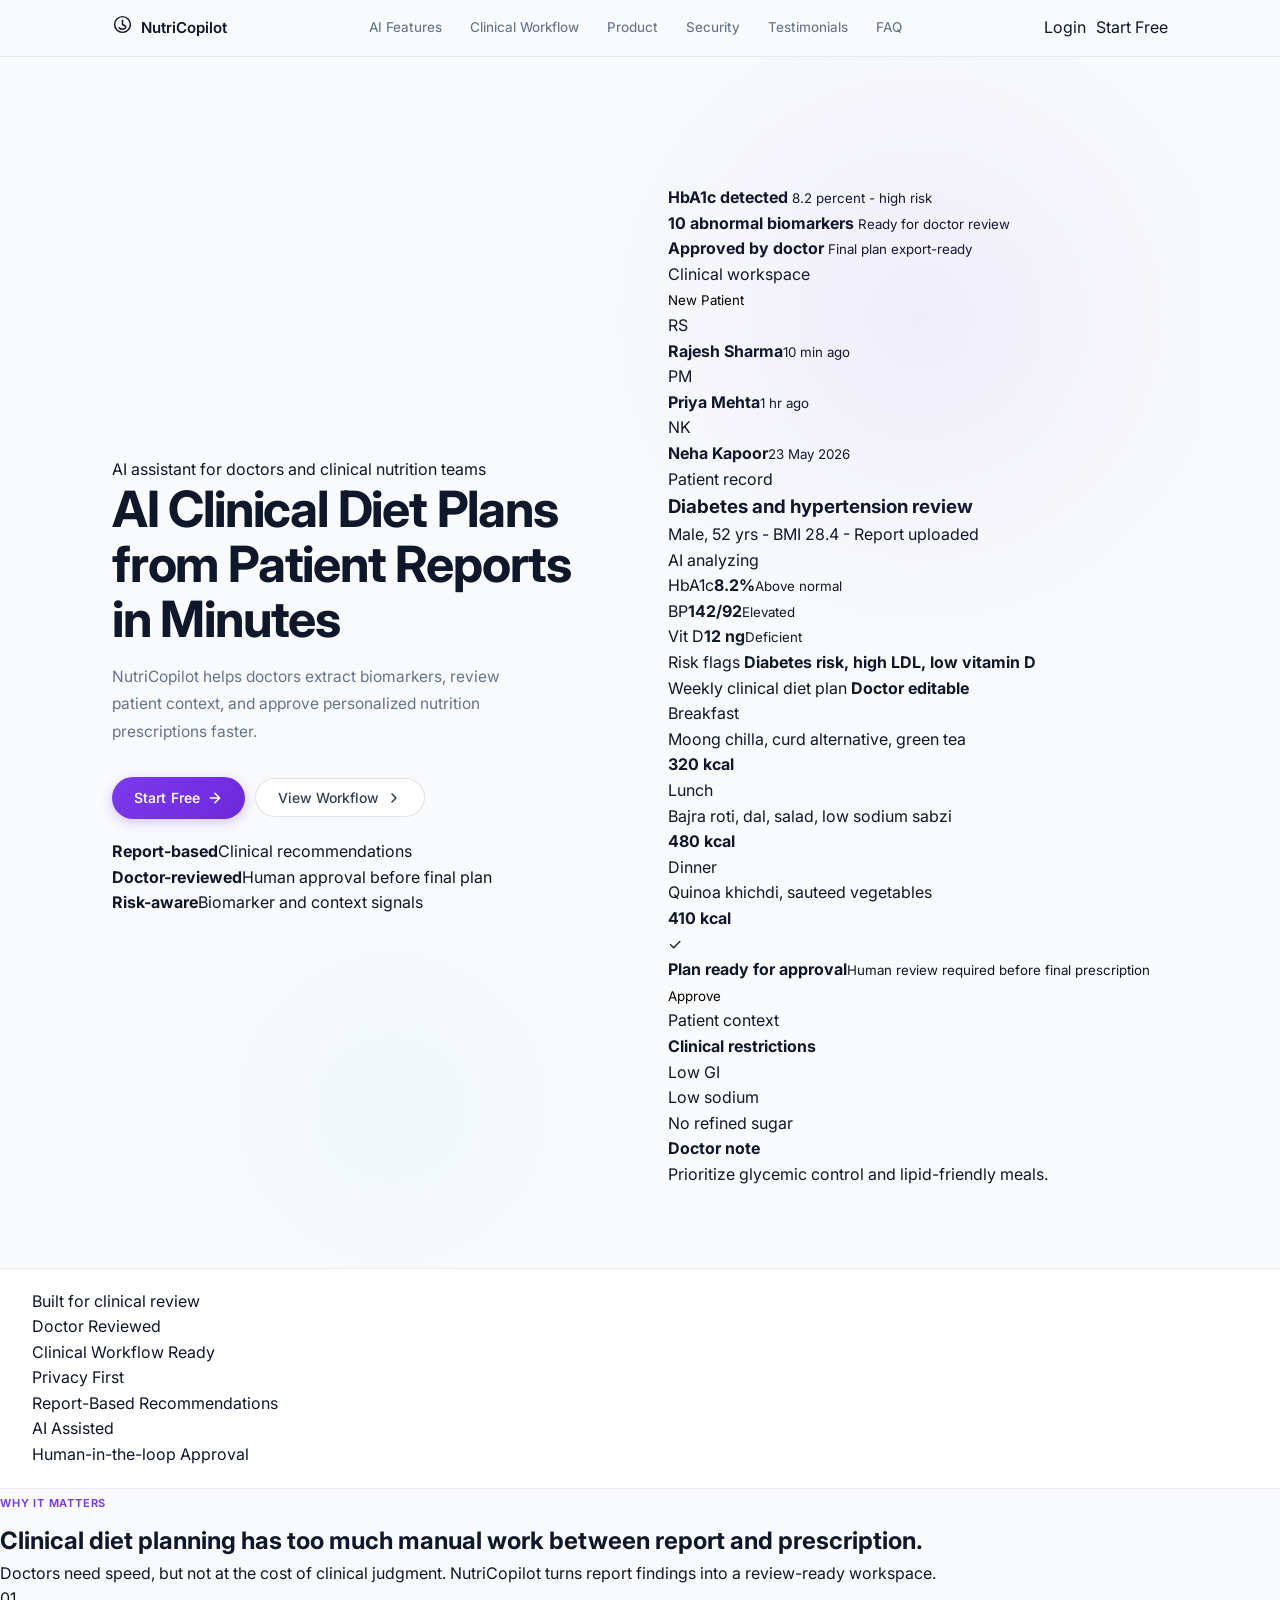
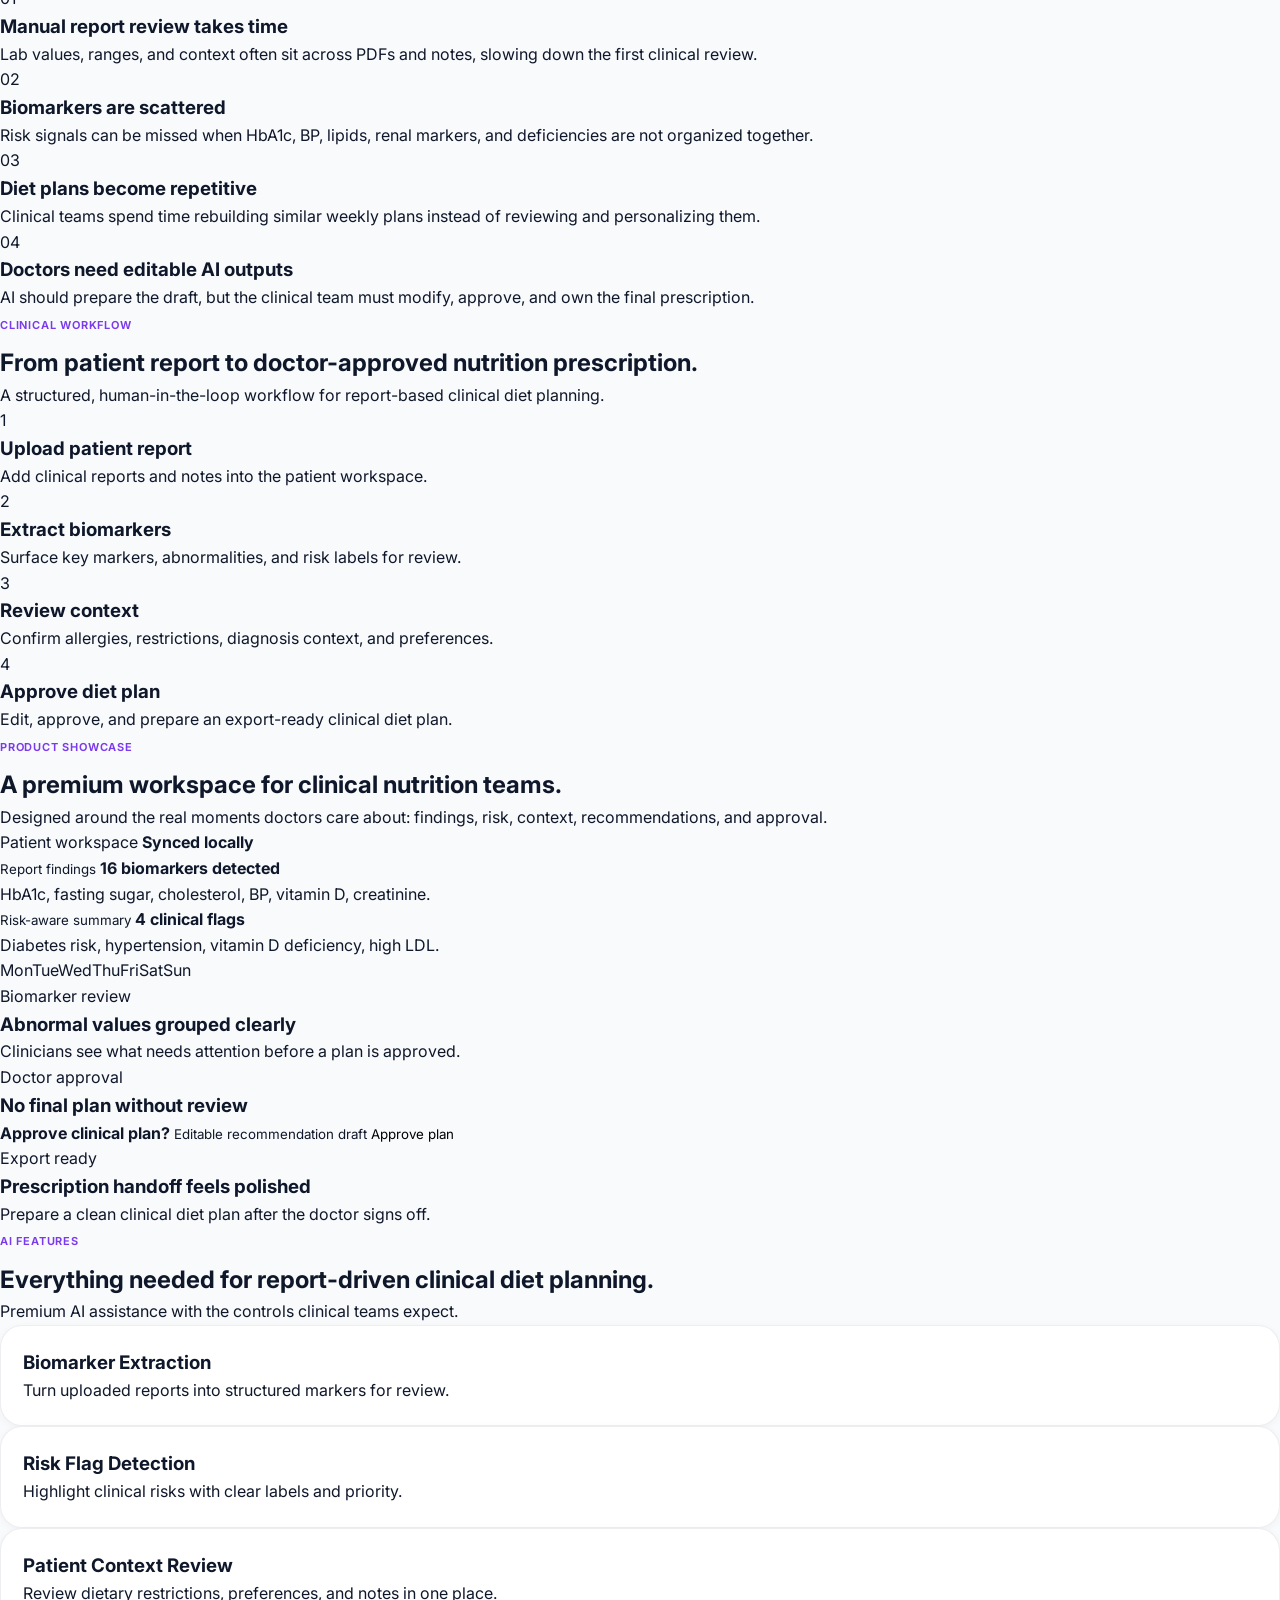
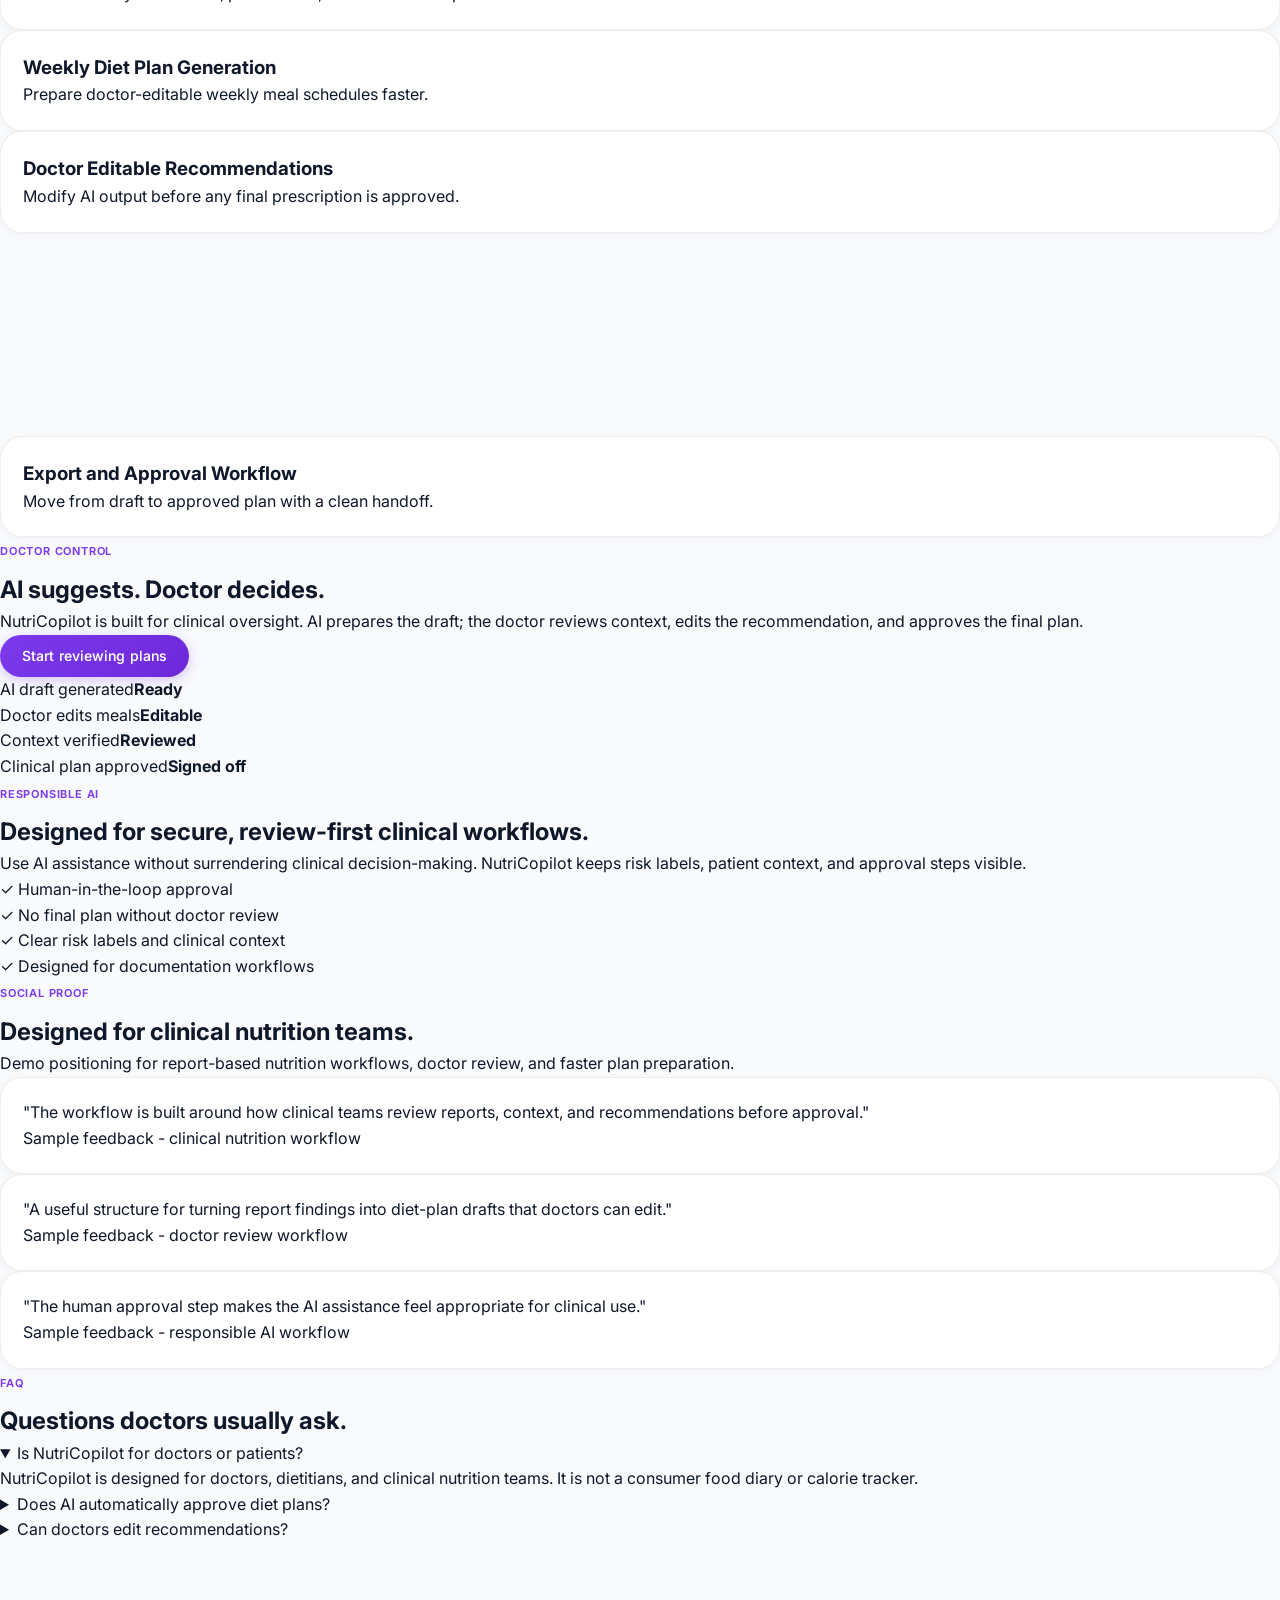
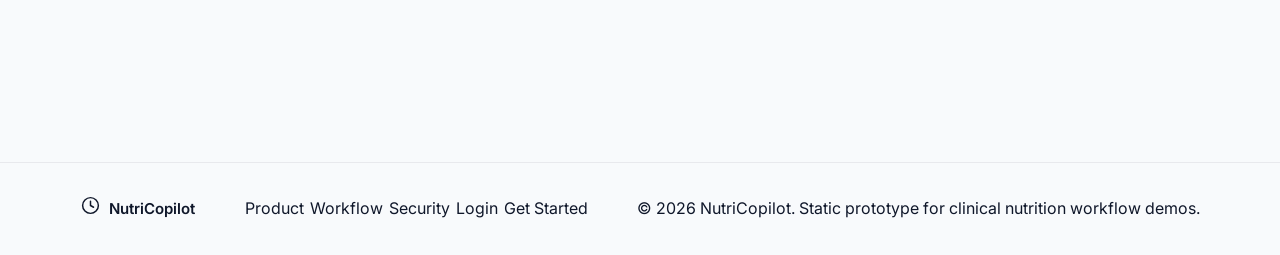
==== commit a3b98bdc: "set landing page" ====
--- a/index.html
+++ b/index.html
@@ -3,404 +3,439 @@
 <head>
     <meta charset="UTF-8">
     <meta name="viewport" content="width=device-width, initial-scale=1.0">
-    <title>NutriCopilot — AI Dietitian Assistant</title>
-    <link rel="stylesheet" href="style.css">
+    <title>NutriCopilot - AI Clinical Nutrition Assistant</title>
     <link rel="preconnect" href="https://fonts.googleapis.com">
     <link rel="preconnect" href="https://fonts.gstatic.com" crossorigin>
     <link href="https://fonts.googleapis.com/css2?family=Inter:ital,opsz,wght@0,14..32,300;0,14..32,400;0,14..32,500;0,14..32,600;0,14..32,700;0,14..32,800&display=swap" rel="stylesheet">
-    <style>
-        .dashboard-transition {
-            position: fixed;
-            inset: 0;
-            background: #132233;
-            z-index: 10000;
-            display: flex;
-            align-items: center;
-            justify-content: center;
-            opacity: 1;
-            pointer-events: all;
-            transition: opacity 0.7s cubic-bezier(0.22, 1, 0.36, 1);
-        }
-        .dashboard-transition.done {
-            opacity: 0;
-            pointer-events: none;
-        }
-        .dash-transition-content {
-            text-align: center;
-            display: flex;
-            flex-direction: column;
-            align-items: center;
-            gap: 28px;
-            animation: dtFadeIn 0.5s ease;
-        }
-        @keyframes dtFadeIn {
-            from { opacity: 0; transform: translateY(14px); }
-            to { opacity: 1; transform: translateY(0); }
-        }
-        .dash-transition-logo {
-            display: flex;
-            align-items: center;
-            gap: 10px;
-            font-weight: 650;
-            font-size: 17px;
-            color: rgba(255,255,255,0.92);
-            letter-spacing: -0.3px;
-        }
-        .dt-icon {
-            width: 40px;
-            height: 40px;
-            display: flex;
-            align-items: center;
-            justify-content: center;
-            background: linear-gradient(135deg, #296FA3 0%, #1A4867 100%);
-            color: white;
-            border-radius: 12px;
-            box-shadow: 0 4px 20px rgba(41, 111, 163, 0.40);
-        }
-        .dash-transition-bar {
-            width: 200px;
-            height: 2px;
-            background: rgba(255,255,255,0.08);
-            border-radius: 1px;
-            overflow: hidden;
-        }
-        .dash-transition-progress {
-            height: 100%;
-            width: 0%;
-            background: linear-gradient(90deg, #296FA3, #43AFA3, #F6D85B);
-            border-radius: 1px;
-            animation: dtProgress 1.8s cubic-bezier(0.4, 0, 0.2, 1) forwards;
-        }
-        @keyframes dtProgress {
-            0% { width: 0%; }
-            40% { width: 60%; }
-            100% { width: 100%; }
-        }
-        .dash-transition-text {
-            font-size: 12.5px;
-            color: rgba(255,255,255,0.35);
-            letter-spacing: 0.2px;
-        }
-    </style>
+    <link rel="stylesheet" href="landing.css">
 </head>
 <body>
-    <!-- PAGE TRANSITION OVERLAY -->
-    <div class="dashboard-transition" id="dashTransition">
-        <div class="dash-transition-content">
-            <div class="dash-transition-logo">
-                <div class="dt-icon">
-                    <svg width="28" height="28" viewBox="0 0 24 24" fill="none">
-                        <circle cx="12" cy="12" r="10" stroke="currentColor" stroke-width="1.5"/>
-                        <path d="M12 6v6l4 2" stroke="currentColor" stroke-width="1.5" stroke-linecap="round"/>
-                        <circle cx="12" cy="12" r="3" fill="currentColor" opacity="0.2"/>
+    <div class="page-transition" id="pageTransition"></div>
+
+    <nav class="nav" id="nav">
+        <div class="nav-inner">
+            <a href="landing.html" class="nav-logo" aria-label="NutriCopilot home">
+                <span class="brand-mark">
+                    <svg width="21" height="21" viewBox="0 0 24 24" fill="none" aria-hidden="true">
+                        <circle cx="12" cy="12" r="9" stroke="currentColor" stroke-width="1.7"/>
+                        <path d="M12 7v5l3.5 2" stroke="currentColor" stroke-width="1.7" stroke-linecap="round"/>
+                        <path d="M8.2 15.8c1.1 1 2.4 1.5 3.8 1.5 1.5 0 2.8-.5 3.8-1.5" stroke="currentColor" stroke-width="1.7" stroke-linecap="round"/>
                     </svg>
-                </div>
+                </span>
                 <span>NutriCopilot</span>
-            </div>
-            <div class="dash-transition-bar">
-                <div class="dash-transition-progress"></div>
-            </div>
-            <p class="dash-transition-text">Preparing your workspace...</p>
+            </a>
+
+            <div class="nav-links" id="navLinks">
+                <a href="#features">AI Features</a>
+                <a href="#workflow">Clinical Workflow</a>
+                <a href="#product">Product</a>
+                <a href="#security">Security</a>
+                <a href="#testimonials">Testimonials</a>
+                <a href="#faq">FAQ</a>
+            </div>
+
+            <div class="nav-actions">
+                <a href="login.html" class="nav-login">Login</a>
+                <a href="signup.html" class="nav-cta">Start Free</a>
+            </div>
+
+            <button class="nav-mobile-toggle" id="mobileNavToggle" type="button" aria-label="Open menu" aria-expanded="false">
+                <span></span><span></span><span></span>
+            </button>
+        </div>
+    </nav>
+
+    <div class="mobile-nav-drawer hidden" id="mobileNavDrawer">
+        <a href="#features">AI Features</a>
+        <a href="#workflow">Clinical Workflow</a>
+        <a href="#product">Product</a>
+        <a href="#security">Security</a>
+        <a href="#testimonials">Testimonials</a>
+        <a href="#faq">FAQ</a>
+        <div class="mobile-nav-actions">
+            <a href="login.html" class="nav-login">Login</a>
+            <a href="signup.html" class="nav-cta">Start Free</a>
         </div>
     </div>
 
-    <div class="app-container">
-        <!-- CENTER MAIN AREA -->
-        <main class="main-content" id="mainContent">
-
-            <header class="workspace-topbar">
-                <div class="patient-controls">
-                    <div class="patient-select-wrap" id="patientSelectWrap">
-                        <button class="patient-select-btn" id="patientSelectBtn" aria-haspopup="listbox" aria-expanded="false">
-                            <span class="top-patient-avatar" id="topPatientAvatar">RS</span>
-                            <span class="top-patient-label" id="topPatientLabel">Rajesh Sharma</span>
-                            <svg width="14" height="14" viewBox="0 0 24 24" fill="none" stroke="currentColor" stroke-width="2.4">
-                                <polyline points="6 9 12 15 18 9"/>
-                            </svg>
-                        </button>
-                        <div class="patient-dropdown-menu hidden" id="patientDropdownMenu" role="listbox"></div>
-                    </div>
-
-                    <div class="patient-search-wrap">
-                        <svg width="15" height="15" viewBox="0 0 24 24" fill="none" stroke="currentColor" stroke-width="2">
-                            <circle cx="11" cy="11" r="8"/>
-                            <path d="M21 21l-4.35-4.35"/>
-                        </svg>
-                        <input class="patient-search" id="topPatientSearch" type="search" placeholder="Search patients...">
-                        <div class="patient-search-results hidden" id="patientSearchResults"></div>
-                    </div>
-                </div>
-
-                <div class="workspace-brand">
-                    <div class="workspace-brand-icon">
-                        <svg width="17" height="17" viewBox="0 0 24 24" fill="none" stroke="currentColor" stroke-width="1.8">
-                            <circle cx="12" cy="12" r="10"/>
-                            <path d="M12 6v6l4 2" stroke-linecap="round"/>
-                        </svg>
-                    </div>
-                    <span>NutriCopilot</span>
-                </div>
-
-                <div class="workspace-actions">
-                    <a class="workspace-nav-btn" id="backHomeBtn" href="landing.html" aria-label="Back to Home">
-                        <svg width="15" height="15" viewBox="0 0 24 24" fill="none" stroke="currentColor" stroke-width="2.2" aria-hidden="true">
-                            <path d="M3 11.5 12 4l9 7.5"/>
-                            <path d="M5 10.5V20h14v-9.5"/>
-                        </svg>
-                        <span>Home</span>
+    <main>
+        <section class="hero section-shell">
+            <div class="hero-bg hero-bg-one"></div>
+            <div class="hero-bg hero-bg-two"></div>
+
+            <div class="hero-copy">
+                <div class="eyebrow reveal">
+                    <span class="pulse-dot"></span>
+                    AI assistant for doctors and clinical nutrition teams
+                </div>
+                <h1 class="hero-title reveal">AI Clinical Diet Plans from Patient Reports in Minutes</h1>
+                <p class="hero-subtitle reveal">
+                    NutriCopilot helps doctors extract biomarkers, review patient context, and approve personalized nutrition prescriptions faster.
+                </p>
+                <div class="hero-actions reveal">
+                    <a href="signup.html" class="btn btn-primary">
+                        Start Free
+                        <svg width="16" height="16" viewBox="0 0 24 24" fill="none" aria-hidden="true"><path d="M5 12h14m-7-7 7 7-7 7" stroke="currentColor" stroke-width="2.4" stroke-linecap="round" stroke-linejoin="round"/></svg>
                     </a>
-                    <div class="doctor-top-profile">
-                        <span class="doctor-status-dot"></span>
-                        <span>Dr. Priya Sharma</span>
-                    </div>
-                    <button class="workspace-nav-btn logout" id="logoutTopBtn" type="button" aria-label="Logout">
-                        <svg width="15" height="15" viewBox="0 0 24 24" fill="none" stroke="currentColor" stroke-width="2.2" aria-hidden="true">
-                            <path d="M10 17l5-5-5-5"/>
-                            <path d="M15 12H3"/>
-                            <path d="M21 3v18"/>
-                        </svg>
-                        <span>Logout</span>
+                    <button class="btn btn-secondary" id="watchDemoBtn" type="button">
+                        View Workflow
+                        <svg width="16" height="16" viewBox="0 0 24 24" fill="none" aria-hidden="true"><path d="m9 18 6-6-6-6" stroke="currentColor" stroke-width="2.4" stroke-linecap="round" stroke-linejoin="round"/></svg>
                     </button>
                 </div>
-            </header>
-
-            <!-- Welcome State -->
-            <div class="welcome-state" id="welcomeState">
-                <div class="greeting-section">
-                    <h1 class="greeting" id="greeting">Good Evening, Dr. Sharma</h1>
-                    <p class="greeting-sub">Begin patient intake or review a clinical nutrition prescription</p>
-                </div>
-
-                <div class="copilot-empty-note">
-                    <strong>Upload a clinical report to begin AI-assisted nutrition planning.</strong>
-                    <span>After report analysis, complete patient context to generate a weekly diet plan.</span>
-                    <div class="copilot-visual-strip" aria-hidden="true">
-                        <i class="visual-meal visual-report"></i>
-                        <i class="visual-meal visual-bowl"></i>
-                        <i class="visual-meal visual-plate"></i>
-                    </div>
-                </div>
-
-                <div class="prompt-container" id="promptContainer">
-                    <div class="prompt-box">
-                        <div class="prompt-upload-area" id="dropZone">
-                            <div class="drop-indicator" id="dropIndicator">
-                                <svg width="32" height="32" viewBox="0 0 24 24" fill="none" stroke="currentColor" stroke-width="1.5">
-                                    <path d="M21 15v4a2 2 0 0 1-2 2H5a2 2 0 0 1-2-2v-4"/>
-                                    <polyline points="17,8 12,3 7,8"/>
-                                    <line x1="12" y1="3" x2="12" y2="15"/>
-                                </svg>
-                                <span>Drop clinical report here</span>
-                            </div>
+                <div class="hero-metrics reveal">
+                    <div><strong>Report-based</strong><span>Clinical recommendations</span></div>
+                    <div><strong>Doctor-reviewed</strong><span>Human approval before final plan</span></div>
+                    <div><strong>Risk-aware</strong><span>Biomarker and context signals</span></div>
+                </div>
+            </div>
+
+            <div class="hero-visual reveal" aria-label="NutriCopilot product mockup">
+                <div class="orbit-card orbit-card-left">
+                    <span class="chip-icon red"></span>
+                    <div>
+                        <strong>HbA1c detected</strong>
+                        <small>8.2 percent - high risk</small>
+                    </div>
+                </div>
+                <div class="orbit-card orbit-card-right">
+                    <span class="chip-icon amber"></span>
+                    <div>
+                        <strong>10 abnormal biomarkers</strong>
+                        <small>Ready for doctor review</small>
+                    </div>
+                </div>
+                <div class="orbit-card orbit-card-bottom">
+                    <span class="chip-icon green"></span>
+                    <div>
+                        <strong>Approved by doctor</strong>
+                        <small>Final plan export-ready</small>
+                    </div>
+                </div>
+
+                <div class="product-frame">
+                    <div class="frame-top">
+                        <div class="window-dots"><span></span><span></span><span></span></div>
+                        <span class="secure-pill">Clinical workspace</span>
+                    </div>
+                    <div class="app-mock">
+                        <aside class="mock-sidebar">
+                            <div class="mock-logo-row"><span></span><b></b></div>
+                            <button class="mock-new">New Patient</button>
+                            <div class="mock-patient active"><span>RS</span><p><b>Rajesh Sharma</b><small>10 min ago</small></p></div>
+                            <div class="mock-patient"><span>PM</span><p><b>Priya Mehta</b><small>1 hr ago</small></p></div>
+                            <div class="mock-patient"><span>NK</span><p><b>Neha Kapoor</b><small>23 May 2026</small></p></div>
+                        </aside>
+                        <section class="mock-main">
+                            <div class="mock-header">
+                                <div>
+                                    <span class="mock-kicker">Patient record</span>
+                                    <h3>Diabetes and hypertension review</h3>
+                                    <p>Male, 52 yrs - BMI 28.4 - Report uploaded</p>
+                                </div>
+                                <span class="ai-status"><i></i> AI analyzing</span>
+                            </div>
+                            <div class="biomarker-grid">
+                                <div class="bio-card danger"><span>HbA1c</span><strong>8.2%</strong><small>Above normal</small></div>
+                                <div class="bio-card warning"><span>BP</span><strong>142/92</strong><small>Elevated</small></div>
+                                <div class="bio-card low"><span>Vit D</span><strong>12 ng</strong><small>Deficient</small></div>
+                            </div>
+                            <div class="risk-banner">
+                                <span>Risk flags</span>
+                                <b>Diabetes risk, high LDL, low vitamin D</b>
+                            </div>
+                            <div class="plan-preview">
+                                <div class="plan-head">
+                                    <span>Weekly clinical diet plan</span>
+                                    <b>Doctor editable</b>
+                                </div>
+                                <div class="meal-row"><span>Breakfast</span><p>Moong chilla, curd alternative, green tea</p><b>320 kcal</b></div>
+                                <div class="meal-row"><span>Lunch</span><p>Bajra roti, dal, salad, low sodium sabzi</p><b>480 kcal</b></div>
+                                <div class="meal-row"><span>Dinner</span><p>Quinoa khichdi, sauteed vegetables</p><b>410 kcal</b></div>
+                            </div>
+                            <div class="approval-strip">
+                                <span class="approval-check">✓</span>
+                                <p><strong>Plan ready for approval</strong><small>Human review required before final prescription</small></p>
+                                <button>Approve</button>
+                            </div>
+                        </section>
+                        <aside class="mock-context">
+                            <span class="context-label">Patient context</span>
+                            <h4>Clinical restrictions</h4>
+                            <div class="context-chip">Low GI</div>
+                            <div class="context-chip">Low sodium</div>
+                            <div class="context-chip">No refined sugar</div>
+                            <div class="context-note">
+                                <strong>Doctor note</strong>
+                                <p>Prioritize glycemic control and lipid-friendly meals.</p>
+                            </div>
+                        </aside>
+                    </div>
+                </div>
+            </div>
+        </section>
+
+        <section class="trust-strip section-shell reveal" aria-label="Trust and workflow badges">
+            <span>Built for clinical review</span>
+            <div class="trust-badges">
+                <div>Doctor Reviewed</div>
+                <div>Clinical Workflow Ready</div>
+                <div>Privacy First</div>
+                <div>Report-Based Recommendations</div>
+                <div>AI Assisted</div>
+                <div>Human-in-the-loop Approval</div>
+            </div>
+        </section>
+
+        <section class="section-shell problem-section">
+            <div class="section-heading reveal">
+                <span class="section-tag">Why it matters</span>
+                <h2>Clinical diet planning has too much manual work between report and prescription.</h2>
+                <p>Doctors need speed, but not at the cost of clinical judgment. NutriCopilot turns report findings into a review-ready workspace.</p>
+            </div>
+            <div class="problem-grid">
+                <article class="premium-card reveal">
+                    <span class="card-icon">01</span>
+                    <h3>Manual report review takes time</h3>
+                    <p>Lab values, ranges, and context often sit across PDFs and notes, slowing down the first clinical review.</p>
+                </article>
+                <article class="premium-card reveal">
+                    <span class="card-icon">02</span>
+                    <h3>Biomarkers are scattered</h3>
+                    <p>Risk signals can be missed when HbA1c, BP, lipids, renal markers, and deficiencies are not organized together.</p>
+                </article>
+                <article class="premium-card reveal">
+                    <span class="card-icon">03</span>
+                    <h3>Diet plans become repetitive</h3>
+                    <p>Clinical teams spend time rebuilding similar weekly plans instead of reviewing and personalizing them.</p>
+                </article>
+                <article class="premium-card reveal">
+                    <span class="card-icon">04</span>
+                    <h3>Doctors need editable AI outputs</h3>
+                    <p>AI should prepare the draft, but the clinical team must modify, approve, and own the final prescription.</p>
+                </article>
+            </div>
+        </section>
+
+        <section class="workflow-section section-shell" id="workflow">
+            <div class="section-heading reveal">
+                <span class="section-tag">Clinical workflow</span>
+                <h2>From patient report to doctor-approved nutrition prescription.</h2>
+                <p>A structured, human-in-the-loop workflow for report-based clinical diet planning.</p>
+            </div>
+            <div class="workflow-line">
+                <article class="workflow-step reveal">
+                    <span>1</span>
+                    <h3>Upload patient report</h3>
+                    <p>Add clinical reports and notes into the patient workspace.</p>
+                </article>
+                <article class="workflow-step reveal">
+                    <span>2</span>
+                    <h3>Extract biomarkers</h3>
+                    <p>Surface key markers, abnormalities, and risk labels for review.</p>
+                </article>
+                <article class="workflow-step reveal">
+                    <span>3</span>
+                    <h3>Review context</h3>
+                    <p>Confirm allergies, restrictions, diagnosis context, and preferences.</p>
+                </article>
+                <article class="workflow-step reveal">
+                    <span>4</span>
+                    <h3>Approve diet plan</h3>
+                    <p>Edit, approve, and prepare an export-ready clinical diet plan.</p>
+                </article>
+            </div>
+        </section>
+
+        <section class="product-section section-shell" id="product">
+            <div class="section-heading reveal">
+                <span class="section-tag">Product showcase</span>
+                <h2>A premium workspace for clinical nutrition teams.</h2>
+                <p>Designed around the real moments doctors care about: findings, risk, context, recommendations, and approval.</p>
+            </div>
+            <div class="showcase-grid">
+                <article class="showcase-large reveal">
+                    <div class="showcase-toolbar">
+                        <span>Patient workspace</span>
+                        <b>Synced locally</b>
+                    </div>
+                    <div class="workspace-preview">
+                        <div class="workspace-card">
+                            <small>Report findings</small>
+                            <strong>16 biomarkers detected</strong>
+                            <p>HbA1c, fasting sugar, cholesterol, BP, vitamin D, creatinine.</p>
                         </div>
-                        <div class="prompt-input-wrapper">
-                            <button class="prompt-action-btn upload-btn" id="uploadBtn" title="Upload Report">
-                                <svg width="18" height="18" viewBox="0 0 24 24" fill="none" stroke="currentColor" stroke-width="2">
-                                    <path d="M21.44 11.05l-9.19 9.19a6 6 0 0 1-8.49-8.49l9.19-9.19a4 4 0 0 1 5.66 5.66l-9.2 9.19a2 2 0 0 1-2.83-2.83l8.49-8.48"/>
-                                </svg>
-                            </button>
-                            <textarea class="prompt-input" id="promptInput" placeholder="Add clinical notes or upload patient report..." rows="1"></textarea>
-                            <button class="prompt-action-btn voice-btn" id="voiceBtn" title="Voice Input">
-                                <svg width="18" height="18" viewBox="0 0 24 24" fill="none" stroke="currentColor" stroke-width="2">
-                                    <path d="M12 1a3 3 0 0 0-3 3v8a3 3 0 0 0 6 0V4a3 3 0 0 0-3-3z"/>
-                                    <path d="M19 10v2a7 7 0 0 1-14 0v-2"/>
-                                    <line x1="12" y1="19" x2="12" y2="23"/>
-                                    <line x1="8" y1="23" x2="16" y2="23"/>
-                                </svg>
-                            </button>
-                            <button class="generate-btn" id="generateBtn" title="Generate">
-                                <svg width="18" height="18" viewBox="0 0 24 24" fill="none" stroke="currentColor" stroke-width="2">
-                                    <line x1="22" y1="2" x2="11" y2="13"/>
-                                    <polygon points="22,2 15,22 11,13 2,9"/>
-                                </svg>
-                            </button>
+                        <div class="workspace-card dark">
+                            <small>Risk-aware summary</small>
+                            <strong>4 clinical flags</strong>
+                            <p>Diabetes risk, hypertension, vitamin D deficiency, high LDL.</p>
                         </div>
                     </div>
-                </div>
-            </div>
-
-            <!-- Upload Review State -->
-            <div class="upload-review-state hidden" id="uploadReviewState">
-                <div class="upload-review-content" id="uploadReviewContent">
-                    <!-- Dynamically populated by JS -->
-                </div>
-            </div>
-
-            <!-- Chat/Conversation State -->
-            <div class="chat-state hidden" id="chatState">
-                <div class="chat-messages" id="chatMessages"></div>
-
-                <div class="chat-input-container">
-                    <div class="prompt-box">
-                        <div class="prompt-input-wrapper">
-                            <button class="prompt-action-btn upload-btn" id="chatUploadBtn" title="Upload Report">
-                                <svg width="18" height="18" viewBox="0 0 24 24" fill="none" stroke="currentColor" stroke-width="2">
-                                    <path d="M21.44 11.05l-9.19 9.19a6 6 0 0 1-8.49-8.49l9.19-9.19a4 4 0 0 1 5.66 5.66l-9.2 9.19a2 2 0 0 1-2.83-2.83l8.49-8.48"/>
-                                </svg>
-                            </button>
-                            <textarea class="prompt-input" id="chatInput" placeholder="Ask NutriCopilot to refine the diet plan..." rows="1"></textarea>
-                            <button class="generate-btn" id="chatSendBtn" title="Send">
-                                <svg width="18" height="18" viewBox="0 0 24 24" fill="none" stroke="currentColor" stroke-width="2">
-                                    <line x1="22" y1="2" x2="11" y2="13"/>
-                                    <polygon points="22,2 15,22 11,13 2,9"/>
-                                </svg>
-                            </button>
-                        </div>
-                    </div>
-                </div>
-            </div>
-            <input type="file" id="fileInput" accept=".pdf,.jpg,.png,.jpeg" hidden>
-        </main>
-
-    </div>
-
-    <!-- Mobile overlay -->
-    <div class="mobile-overlay hidden" id="mobileOverlay"></div>
-
-    <!-- Add Patient Modal -->
-    <div class="add-patient-overlay hidden" id="addPatientOverlay" aria-modal="true" role="dialog" aria-labelledby="addPatientTitle">
-        <form class="add-patient-dialog" id="addPatientForm">
-            <div class="add-patient-header">
+                    <div class="week-tabs">
+                        <span class="active">Mon</span><span>Tue</span><span>Wed</span><span>Thu</span><span>Fri</span><span>Sat</span><span>Sun</span>
+                    </div>
+                </article>
+                <article class="showcase-card reveal">
+                    <span class="mini-label">Biomarker review</span>
+                    <h3>Abnormal values grouped clearly</h3>
+                    <div class="mini-meter"><span style="width:78%"></span></div>
+                    <p>Clinicians see what needs attention before a plan is approved.</p>
+                </article>
+                <article class="showcase-card reveal">
+                    <span class="mini-label">Doctor approval</span>
+                    <h3>No final plan without review</h3>
+                    <div class="approval-modal-mini">
+                        <b>Approve clinical plan?</b>
+                        <small>Editable recommendation draft</small>
+                        <button>Approve plan</button>
+                    </div>
+                </article>
+                <article class="showcase-card reveal">
+                    <span class="mini-label">Export ready</span>
+                    <h3>Prescription handoff feels polished</h3>
+                    <p>Prepare a clean clinical diet plan after the doctor signs off.</p>
+                </article>
+            </div>
+        </section>
+
+        <section class="features-section section-shell" id="features">
+            <div class="section-heading reveal">
+                <span class="section-tag">AI features</span>
+                <h2>Everything needed for report-driven clinical diet planning.</h2>
+                <p>Premium AI assistance with the controls clinical teams expect.</p>
+            </div>
+            <div class="feature-grid">
+                <article class="feature-card reveal"><span></span><h3>Biomarker Extraction</h3><p>Turn uploaded reports into structured markers for review.</p></article>
+                <article class="feature-card reveal"><span></span><h3>Risk Flag Detection</h3><p>Highlight clinical risks with clear labels and priority.</p></article>
+                <article class="feature-card reveal"><span></span><h3>Patient Context Review</h3><p>Review dietary restrictions, preferences, and notes in one place.</p></article>
+                <article class="feature-card reveal"><span></span><h3>Weekly Diet Plan Generation</h3><p>Prepare doctor-editable weekly meal schedules faster.</p></article>
+                <article class="feature-card reveal"><span></span><h3>Doctor Editable Recommendations</h3><p>Modify AI output before any final prescription is approved.</p></article>
+                <article class="feature-card reveal"><span></span><h3>Clinical Notes and Restrictions</h3><p>Keep recommendations aligned with allergies and medical context.</p></article>
+                <article class="feature-card reveal"><span></span><h3>Report Findings Summary</h3><p>Summarize key findings for faster clinical orientation.</p></article>
+                <article class="feature-card reveal"><span></span><h3>Export and Approval Workflow</h3><p>Move from draft to approved plan with a clean handoff.</p></article>
+            </div>
+        </section>
+
+        <section class="doctor-control section-shell">
+            <div class="control-copy reveal">
+                <span class="section-tag">Doctor control</span>
+                <h2>AI suggests. Doctor decides.</h2>
+                <p>NutriCopilot is built for clinical oversight. AI prepares the draft; the doctor reviews context, edits the recommendation, and approves the final plan.</p>
+                <a href="signup.html" class="btn btn-primary">Start reviewing plans</a>
+            </div>
+            <div class="control-panel reveal">
+                <div class="control-row active"><span>AI draft generated</span><b>Ready</b></div>
+                <div class="control-row"><span>Doctor edits meals</span><b>Editable</b></div>
+                <div class="control-row"><span>Context verified</span><b>Reviewed</b></div>
+                <div class="control-row final"><span>Clinical plan approved</span><b>Signed off</b></div>
+            </div>
+        </section>
+
+        <section class="security-section section-shell" id="security">
+            <div class="security-card reveal">
                 <div>
-                    <span class="context-review-eyebrow">New Patient</span>
-                    <h2 id="addPatientTitle">Create Patient</h2>
-                    <p>Add a patient record to start a clinical nutrition workflow.</p>
-                </div>
-                <button class="context-review-close" id="addPatientClose" type="button" aria-label="Close add patient form">
-                    <svg width="17" height="17" viewBox="0 0 24 24" fill="none" stroke="currentColor" stroke-width="2">
-                        <path d="M18 6L6 18M6 6l12 12"/>
+                    <span class="section-tag">Responsible AI</span>
+                    <h2>Designed for secure, review-first clinical workflows.</h2>
+                    <p>Use AI assistance without surrendering clinical decision-making. NutriCopilot keeps risk labels, patient context, and approval steps visible.</p>
+                </div>
+                <div class="security-list">
+                    <div><span>✓</span> Human-in-the-loop approval</div>
+                    <div><span>✓</span> No final plan without doctor review</div>
+                    <div><span>✓</span> Clear risk labels and clinical context</div>
+                    <div><span>✓</span> Designed for documentation workflows</div>
+                </div>
+            </div>
+        </section>
+
+        <section class="testimonials-section section-shell" id="testimonials">
+            <div class="section-heading reveal">
+                <span class="section-tag">Social proof</span>
+                <h2>Designed for clinical nutrition teams.</h2>
+                <p>Demo positioning for report-based nutrition workflows, doctor review, and faster plan preparation.</p>
+            </div>
+            <div class="testimonial-grid">
+                <article class="testimonial-card reveal">
+                    <p>"The workflow is built around how clinical teams review reports, context, and recommendations before approval."</p>
+                    <span>Sample feedback - clinical nutrition workflow</span>
+                </article>
+                <article class="testimonial-card reveal">
+                    <p>"A useful structure for turning report findings into diet-plan drafts that doctors can edit."</p>
+                    <span>Sample feedback - doctor review workflow</span>
+                </article>
+                <article class="testimonial-card reveal">
+                    <p>"The human approval step makes the AI assistance feel appropriate for clinical use."</p>
+                    <span>Sample feedback - responsible AI workflow</span>
+                </article>
+            </div>
+        </section>
+
+        <section class="faq-section section-shell" id="faq">
+            <div class="section-heading reveal">
+                <span class="section-tag">FAQ</span>
+                <h2>Questions doctors usually ask.</h2>
+            </div>
+            <div class="faq-list">
+                <details class="faq-item reveal" open>
+                    <summary>Is NutriCopilot for doctors or patients?</summary>
+                    <p>NutriCopilot is designed for doctors, dietitians, and clinical nutrition teams. It is not a consumer food diary or calorie tracker.</p>
+                </details>
+                <details class="faq-item reveal">
+                    <summary>Does AI automatically approve diet plans?</summary>
+                    <p>No. AI can generate a draft recommendation, but the doctor reviews, edits, and approves the final clinical diet plan.</p>
+                </details>
+                <details class="faq-item reveal">
+                    <summary>Can doctors edit recommendations?</summary>
+                    <p>Yes. Recommendations are designed to be reviewed and modified before approval.</p>
+                </details>
+                <details class="faq-item reveal">
+                    <summary>Does it work with uploaded reports?</summary>
+                    <p>The prototype showcases report upload, biomarker extraction, risk flag review, and plan generation flows.</p>
+                </details>
+                <details class="faq-item reveal">
+                    <summary>Can weekly diet plans be generated?</summary>
+                    <p>Yes. NutriCopilot is positioned around doctor-editable weekly clinical diet plans and meal schedules.</p>
+                </details>
+                <details class="faq-item reveal">
+                    <summary>Is this a replacement for clinical judgment?</summary>
+                    <p>No. It is an AI-assisted workflow tool. Clinical judgment and final approval remain with the doctor.</p>
+                </details>
+            </div>
+        </section>
+
+        <section class="final-cta section-shell">
+            <div class="final-cta-card reveal">
+                <span class="section-tag">Ready for your clinical workflow</span>
+                <h2>Start building clinical diet plans faster.</h2>
+                <p>Review reports, identify risk signals, personalize recommendations, and approve nutrition prescriptions from one premium workspace.</p>
+                <div class="final-actions">
+                    <a href="signup.html" class="btn btn-primary">Get Started</a>
+                    <a href="login.html" class="btn btn-secondary">Login</a>
+                </div>
+            </div>
+        </section>
+    </main>
+
+    <footer class="footer">
+        <div class="footer-inner">
+            <a href="landing.html" class="nav-logo">
+                <span class="brand-mark">
+                    <svg width="21" height="21" viewBox="0 0 24 24" fill="none" aria-hidden="true">
+                        <circle cx="12" cy="12" r="9" stroke="currentColor" stroke-width="1.7"/>
+                        <path d="M12 7v5l3.5 2" stroke="currentColor" stroke-width="1.7" stroke-linecap="round"/>
                     </svg>
-                </button>
-            </div>
-            <div class="add-patient-body">
-                <label><span>Patient name</span><input name="name" required placeholder="Full name"></label>
-                <label><span>Age</span><input name="age" inputmode="numeric" placeholder="Age"></label>
-                <label><span>Gender</span><select name="gender"><option>Female</option><option>Male</option><option>Other</option></select></label>
-                <label><span>Phone/email</span><input name="contact" placeholder="Optional"></label>
-                <label><span>Medical condition</span><input name="condition" placeholder="e.g. Diabetes, hypertension"></label>
-                <label><span>Diet preference</span><select name="diet"><option>Vegetarian</option><option>Non-vegetarian</option><option>Vegan</option><option>Eggetarian</option><option>Jain</option><option>Other</option></select></label>
-                <label class="add-patient-wide"><span>Notes</span><textarea name="notes" placeholder="Clinical notes or nutrition context"></textarea></label>
-            </div>
-            <div class="add-patient-actions">
-                <button class="ctx-cancel-btn" id="addPatientCancel" type="button">Cancel</button>
-                <button class="ctx-approve-btn" type="submit">Create Patient</button>
-            </div>
-        </form>
-    </div>
-
-    <!-- Patient Context Review Modal -->
-    <div class="context-review-overlay hidden" id="contextReviewOverlay" aria-modal="true" role="dialog" aria-labelledby="contextReviewTitle">
-        <div class="context-review-dialog" id="contextReviewDialog">
-            <div class="context-review-header">
-                <div>
-                    <span class="context-review-eyebrow">Patient Context</span>
-                    <h2 id="contextReviewTitle">Complete Patient Context</h2>
-                    <p>Complete preferences, restrictions, routine, and doctor notes before plan generation</p>
-                </div>
-                <button class="context-review-close" id="contextReviewClose" aria-label="Close patient context review">
-                    <svg width="17" height="17" viewBox="0 0 24 24" fill="none" stroke="currentColor" stroke-width="2">
-                        <path d="M18 6L6 18M6 6l12 12"/>
-                    </svg>
-                </button>
-            </div>
-            <div class="context-review-body" id="contextReviewModalBody">
-                <!-- populated by JS -->
-            </div>
-            <div class="context-review-actions ctx-review-foot" id="ctxReviewFooter">
-                <!-- populated by JS -->
-            </div>
+                </span>
+                <span>NutriCopilot</span>
+            </a>
+            <div class="footer-links">
+                <a href="#features">Product</a>
+                <a href="#workflow">Workflow</a>
+                <a href="#security">Security</a>
+                <a href="login.html">Login</a>
+                <a href="signup.html">Get Started</a>
+            </div>
+            <p>© 2026 NutriCopilot. Static prototype for clinical nutrition workflow demos.</p>
         </div>
-    </div>
-
-    <!-- Biomarker Review Modal -->
-    <div class="bm-drawer-overlay hidden" id="bmDrawerOverlay">
-        <div class="bm-drawer" id="bmDrawer">
-            <div class="bm-drawer-header">
-                <div class="bm-drawer-title-block">
-                    <h3>Rajesh Sharma Biomarkers</h3>
-                    <div class="bm-drawer-summary">
-                        <span class="bm-total-count">16 detected</span>
-                        <span class="bm-abnormal-count">10 abnormal</span>
-                    </div>
-                </div>
-                <button class="bm-drawer-close" id="bmDrawerClose">
-                    <svg width="16" height="16" viewBox="0 0 24 24" fill="none" stroke="currentColor" stroke-width="2">
-                        <path d="M18 6L6 18M6 6l12 12"/>
-                    </svg>
-                </button>
-            </div>
-            <div class="bm-group-tabs" id="bmGroupTabs">
-                <button class="bm-group-tab active" data-group="metabolic">Metabolic</button>
-                <button class="bm-group-tab" data-group="cardiovascular">Cardiovascular</button>
-                <button class="bm-group-tab" data-group="nutritional">Nutritional</button>
-                <button class="bm-group-tab" data-group="kidney">Kidney</button>
-                <button class="bm-group-tab" data-group="liver">Liver</button>
-            </div>
-            <div class="bm-drawer-body" id="bmDrawerBody">
-                <!-- populated by JS -->
-            </div>
-        </div>
-    </div>
-
-    <script src="script.js"></script>
-    <script>
-        // Dashboard entry: fade out the loading screen
-        window.addEventListener('DOMContentLoaded', () => {
-            const t = document.getElementById('dashTransition');
-            if (t) {
-                setTimeout(() => {
-                    t.classList.add('done');
-                    setTimeout(() => t.remove(), 700);
-                }, 1800);
-            }
-        });
-    </script>
-    <script>
-    (function () {
-        const profileArea = document.getElementById('sidebarProfile');
-        const menu = document.getElementById('profileMenu');
-        const profileBtn = document.getElementById('profileMenuBtn');
-        const logoutBtn = document.getElementById('logoutBtn');
-        if (!profileArea || !menu) return;
-
-        function openMenu() {
-            const rect = profileArea.getBoundingClientRect();
-            menu.style.bottom = (window.innerHeight - rect.top + 6) + 'px';
-            menu.style.left = rect.left + 'px';
-            menu.style.width = rect.width + 'px';
-            menu.classList.add('is-open');
-            if (profileBtn) profileBtn.setAttribute('aria-expanded', 'true');
-            profileArea.classList.add('menu-open');
-        }
-
-        function closeMenu() {
-            menu.classList.remove('is-open');
-            if (profileBtn) profileBtn.setAttribute('aria-expanded', 'false');
-            profileArea.classList.remove('menu-open');
-        }
-
-        profileArea.addEventListener('click', function (e) {
-            e.stopPropagation();
-            menu.classList.contains('is-open') ? closeMenu() : openMenu();
-        });
-
-        document.addEventListener('click', function (e) {
-            if (!profileArea.contains(e.target) && !menu.contains(e.target)) closeMenu();
-        });
-
-        document.addEventListener('keydown', function (e) {
-            if (e.key === 'Escape') closeMenu();
-        });
-
-        logoutBtn && logoutBtn.addEventListener('click', function () {
-            closeMenu();
-            if (typeof navigateTo === 'function') navigateTo('login.html');
-            else window.location.href = 'login.html';
-        });
-
-        const settingsItem = document.getElementById('settingsMenuItem');
-        settingsItem && settingsItem.addEventListener('click', closeMenu);
-    })();
-    </script>
+    </footer>
+
+    <script src="landing.js"></script>
 </body>
 </html>
--- a/landing.css
+++ b/landing.css
@@ -0,0 +1,2071 @@
+/* ============================================================
+   NUTRICOPILOT — CLINICAL LIGHT DESIGN SYSTEM
+   Enterprise-grade · Doctor-focused · Minimal · Trustworthy
+   ============================================================ */
+
+/* ─── Design Tokens ─── */
+:root {
+    /* Backgrounds */
+    --bg:          #F8FAFC;
+    --bg-card:     #FFFFFF;
+    --bg-subtle:   #F1F5F9;
+    --bg-hover:    #F8FAFC;
+
+    /* Borders */
+    --border:        #E2E8F0;
+    --border-strong: #CBD5E1;
+
+    /* Text */
+    --text:          #0F172A;
+    --text-2:        #334155;
+    --text-muted:    #64748B;
+    --text-faint:    #94A3B8;
+
+    /* Purple Accent */
+    --accent:        #7C3AED;
+    --accent-dark:   #6D28D9;
+    --accent-mid:    #8B5CF6;
+    --accent-bg:     #EDE9FE;
+    --accent-border: #DDD6FE;
+
+    /* Status */
+    --green:         #10B981;
+    --green-bg:      #ECFDF5;
+    --green-border:  #A7F3D0;
+    --amber:         #F59E0B;
+    --amber-bg:      #FFFBEB;
+    --amber-border:  #FDE68A;
+    --red:           #EF4444;
+    --red-bg:        #FEF2F2;
+    --red-border:    #FECACA;
+    --blue:          #3B82F6;
+    --blue-bg:       #EFF6FF;
+    --blue-border:   #BFDBFE;
+    --indigo:        #6366F1;
+    --indigo-bg:     #EEF2FF;
+    --indigo-border: #C7D2FE;
+
+    /* Typography */
+    --font: 'Inter', -apple-system, BlinkMacSystemFont, 'Segoe UI', sans-serif;
+
+    /* Radius */
+    --r-sm:   6px;
+    --r-md:   8px;
+    --r-lg:   12px;
+    --r-xl:   16px;
+    --r-2xl:  20px;
+    --r-3xl:  24px;
+    --r-full: 9999px;
+
+    /* Shadows */
+    --shadow-xs: 0 1px 2px rgba(15, 23, 42, 0.04);
+    --shadow-sm: 0 1px 3px rgba(15, 23, 42, 0.06), 0 1px 2px rgba(15, 23, 42, 0.04);
+    --shadow-md: 0 4px 6px -1px rgba(15, 23, 42, 0.06), 0 2px 4px -1px rgba(15, 23, 42, 0.04);
+    --shadow-lg: 0 10px 15px -3px rgba(15, 23, 42, 0.07), 0 4px 6px -2px rgba(15, 23, 42, 0.04);
+    --shadow-xl: 0 20px 25px -5px rgba(15, 23, 42, 0.08), 0 10px 10px -5px rgba(15, 23, 42, 0.03);
+    --shadow-2xl: 0 25px 50px -12px rgba(15, 23, 42, 0.12);
+
+    /* Transitions */
+    --t-fast:   150ms cubic-bezier(0.4, 0, 0.2, 1);
+    --t-base:   200ms cubic-bezier(0.4, 0, 0.2, 1);
+    --t-slow:   300ms cubic-bezier(0.4, 0, 0.2, 1);
+    --t-enter:  400ms cubic-bezier(0.22, 1, 0.36, 1);
+}
+
+/* ─── Reset ─── */
+*, *::before, *::after { margin: 0; padding: 0; box-sizing: border-box; }
+
+html {
+    font-size: 16px;
+    -webkit-font-smoothing: antialiased;
+    -moz-osx-font-smoothing: grayscale;
+    scroll-behavior: smooth;
+}
+
+body {
+    font-family: var(--font);
+    background: var(--bg);
+    color: var(--text);
+    line-height: 1.6;
+    overflow-x: hidden;
+}
+
+a { text-decoration: none; color: inherit; }
+button { font-family: inherit; cursor: pointer; border: none; background: none; }
+input, textarea, select { font-family: inherit; border: none; outline: none; }
+img { display: block; max-width: 100%; }
+.hidden { display: none !important; }
+
+/* ============================================================
+   PAGE TRANSITION
+   ============================================================ */
+.page-transition {
+    position: fixed;
+    inset: 0;
+    background: var(--bg-card);
+    z-index: 9999;
+    opacity: 1;
+    pointer-events: all;
+    transition: opacity 0.4s cubic-bezier(0.22, 1, 0.36, 1);
+}
+.page-transition.done   { opacity: 0; pointer-events: none; }
+.page-transition.active { opacity: 1; pointer-events: all; }
+
+/* ============================================================
+   SCROLL REVEAL
+   ============================================================ */
+.reveal {
+    opacity: 0;
+    transform: translateY(14px);
+    transition: opacity 0.5s var(--t-enter), transform 0.5s var(--t-enter);
+}
+.reveal.visible { opacity: 1; transform: none; }
+
+/* ============================================================
+   NAVIGATION
+   ============================================================ */
+.nav {
+    position: sticky;
+    top: 0;
+    z-index: 200;
+    background: rgba(248, 250, 252, 0.92);
+    backdrop-filter: blur(12px) saturate(150%);
+    -webkit-backdrop-filter: blur(12px) saturate(150%);
+    border-bottom: 1px solid var(--border);
+    transition: box-shadow var(--t-base);
+}
+.nav.scrolled { box-shadow: var(--shadow-sm); }
+
+.nav-inner {
+    max-width: 1120px;
+    margin: 0 auto;
+    padding: 0 32px;
+    display: flex;
+    align-items: center;
+    justify-content: space-between;
+    height: 56px;
+}
+
+.nav-logo {
+    display: flex;
+    align-items: center;
+    gap: 8px;
+    font-weight: 600;
+    font-size: 15px;
+    color: var(--text);
+    flex-shrink: 0;
+}
+.nav-logo-icon {
+    width: 30px;
+    height: 30px;
+    background: var(--accent);
+    color: white;
+    border-radius: var(--r-md);
+    display: flex;
+    align-items: center;
+    justify-content: center;
+}
+
+.nav-links {
+    display: flex;
+    gap: 28px;
+}
+.nav-links a {
+    font-size: 13.5px;
+    color: var(--text-muted);
+    font-weight: 450;
+    transition: color var(--t-fast);
+}
+.nav-links a:hover { color: var(--text); }
+
+.nav-actions {
+    display: flex;
+    align-items: center;
+    gap: 10px;
+}
+.nav-link-btn {
+    font-size: 13.5px;
+    font-weight: 500;
+    color: var(--text-muted);
+    padding: 6px 8px;
+    border-radius: var(--r-md);
+    transition: color var(--t-fast), background var(--t-fast);
+}
+.nav-link-btn:hover { color: var(--text); background: var(--bg-subtle); }
+
+.nav-cta-btn {
+    display: inline-flex;
+    align-items: center;
+    gap: 6px;
+    padding: 7px 16px;
+    background: var(--accent);
+    color: white;
+    border-radius: var(--r-full);
+    font-size: 13.5px;
+    font-weight: 500;
+    transition: background var(--t-fast), transform var(--t-fast);
+}
+.nav-cta-btn:hover { background: var(--accent-dark); transform: translateY(-1px); }
+
+.nav-mobile-toggle {
+    display: none;
+    flex-direction: column;
+    gap: 5px;
+    padding: 6px;
+    border-radius: var(--r-md);
+    transition: background var(--t-fast);
+}
+.nav-mobile-toggle:hover { background: var(--bg-subtle); }
+.nav-mobile-toggle span {
+    display: block;
+    width: 18px;
+    height: 1.5px;
+    background: var(--text);
+    border-radius: 2px;
+    transition: all var(--t-base);
+}
+
+.mobile-nav-drawer {
+    position: fixed;
+    top: 57px;
+    left: 0;
+    right: 0;
+    background: white;
+    border-bottom: 1px solid var(--border);
+    padding: 8px 24px 20px;
+    display: flex;
+    flex-direction: column;
+    gap: 2px;
+    z-index: 199;
+    box-shadow: var(--shadow-lg);
+}
+.mobile-nav-drawer a {
+    font-size: 14px;
+    color: var(--text-muted);
+    padding: 10px 8px;
+    border-radius: var(--r-md);
+    transition: color var(--t-fast), background var(--t-fast);
+}
+.mobile-nav-drawer a:hover { color: var(--text); background: var(--bg-subtle); }
+.mobile-nav-actions {
+    display: flex;
+    flex-direction: column;
+    gap: 8px;
+    padding-top: 12px;
+    border-top: 1px solid var(--border);
+    margin-top: 8px;
+}
+.mobile-nav-actions .nav-cta-btn {
+    text-align: center;
+    justify-content: center;
+}
+
+/* ============================================================
+   HERO SECTION
+   ============================================================ */
+.hero {
+    max-width: 1120px;
+    margin: 0 auto;
+    padding: 72px 32px 80px;
+    display: grid;
+    grid-template-columns: 1fr 1fr;
+    gap: 56px;
+    align-items: center;
+}
+
+.hero-badge {
+    display: inline-flex;
+    align-items: center;
+    gap: 7px;
+    padding: 5px 12px;
+    background: var(--accent-bg);
+    border: 1px solid var(--accent-border);
+    border-radius: var(--r-full);
+    font-size: 12px;
+    font-weight: 500;
+    color: var(--accent);
+    margin-bottom: 22px;
+}
+.hero-badge-dot {
+    width: 6px;
+    height: 6px;
+    border-radius: 50%;
+    background: var(--accent);
+    animation: pulse 2.4s ease-in-out infinite;
+}
+
+.hero-title {
+    font-size: clamp(30px, 3.8vw, 46px);
+    font-weight: 700;
+    line-height: 1.15;
+    letter-spacing: -1px;
+    color: var(--text);
+    margin-bottom: 16px;
+}
+.hero-title-accent { color: var(--accent); }
+
+.hero-subtitle {
+    font-size: 15.5px;
+    color: var(--text-muted);
+    line-height: 1.7;
+    margin-bottom: 32px;
+    max-width: 420px;
+}
+
+.hero-actions {
+    display: flex;
+    align-items: center;
+    gap: 10px;
+    flex-wrap: wrap;
+    margin-bottom: 20px;
+}
+
+.hero-trust {
+    display: flex;
+    align-items: center;
+    gap: 6px;
+    font-size: 12px;
+    color: var(--text-faint);
+}
+.hero-trust-dot {
+    width: 5px;
+    height: 5px;
+    background: var(--green);
+    border-radius: 50%;
+}
+
+/* ─── Buttons ─── */
+.btn-primary {
+    display: inline-flex;
+    align-items: center;
+    gap: 7px;
+    padding: 10px 22px;
+    background: var(--accent);
+    color: white;
+    border-radius: var(--r-full);
+    font-size: 14px;
+    font-weight: 500;
+    transition: background var(--t-fast), transform var(--t-fast), box-shadow var(--t-fast);
+    cursor: pointer;
+    border: none;
+    font-family: var(--font);
+}
+.btn-primary:hover {
+    background: var(--accent-dark);
+    transform: translateY(-1px);
+    box-shadow: 0 4px 14px rgba(124, 58, 237, 0.28);
+}
+.btn-primary:active { transform: none; box-shadow: none; }
+
+.btn-secondary {
+    display: inline-flex;
+    align-items: center;
+    gap: 7px;
+    padding: 10px 22px;
+    background: white;
+    color: var(--text-muted);
+    border-radius: var(--r-full);
+    font-size: 14px;
+    font-weight: 500;
+    border: 1.5px solid var(--border);
+    transition: all var(--t-fast);
+    cursor: pointer;
+    font-family: var(--font);
+}
+.btn-secondary:hover {
+    border-color: var(--border-strong);
+    color: var(--text);
+    background: white;
+    box-shadow: var(--shadow-xs);
+}
+
+.btn-lg { padding: 12px 28px; font-size: 15px; }
+
+/* ─── Hero Right: UI Mockup ─── */
+.hero-right { position: relative; }
+.hero-mockup-frame {
+    background: white;
+    border: 1px solid var(--border);
+    border-radius: var(--r-2xl);
+    overflow: hidden;
+    box-shadow: var(--shadow-xl), 0 0 0 1px rgba(15, 23, 42, 0.03);
+}
+
+.mockup-bar {
+    display: flex;
+    align-items: center;
+    gap: 10px;
+    padding: 10px 16px;
+    border-bottom: 1px solid var(--border);
+    background: var(--bg-subtle);
+}
+.mockup-dots { display: flex; gap: 5px; }
+.mockup-dots span { width: 9px; height: 9px; border-radius: 50%; }
+.mockup-dots span:nth-child(1) { background: #FF5F57; }
+.mockup-dots span:nth-child(2) { background: #FEBC2E; }
+.mockup-dots span:nth-child(3) { background: #28C840; }
+.mockup-url-pill {
+    font-size: 11px;
+    color: var(--text-faint);
+    background: white;
+    border: 1px solid var(--border);
+    border-radius: var(--r-full);
+    padding: 3px 10px;
+}
+
+/* Mockup app layout */
+.mockup-ui {
+    display: grid;
+    grid-template-columns: 148px 1fr;
+    min-height: 340px;
+}
+
+/* Sidebar */
+.mockup-sidebar {
+    border-right: 1px solid var(--border);
+    padding: 12px 10px;
+    display: flex;
+    flex-direction: column;
+    gap: 3px;
+    background: var(--bg);
+}
+.ms-logo {
+    display: flex;
+    align-items: center;
+    gap: 6px;
+    padding: 6px 8px;
+    margin-bottom: 8px;
+}
+.ms-logo-icon {
+    width: 22px;
+    height: 22px;
+    background: var(--accent);
+    border-radius: 5px;
+    flex-shrink: 0;
+}
+.ms-logo-text {
+    height: 8px;
+    width: 64px;
+    background: var(--border-strong);
+    border-radius: 3px;
+}
+.ms-new-btn {
+    height: 28px;
+    background: var(--accent);
+    border-radius: var(--r-md);
+    margin-bottom: 6px;
+    opacity: 0.85;
+}
+.ms-patient {
+    display: flex;
+    align-items: center;
+    gap: 6px;
+    padding: 5px 8px;
+    border-radius: var(--r-md);
+}
+.ms-patient.active { background: var(--accent-bg); }
+.ms-avatar {
+    width: 20px;
+    height: 20px;
+    border-radius: 50%;
+    background: var(--border);
+    flex-shrink: 0;
+}
+.ms-patient.active .ms-avatar { background: var(--accent-border); }
+.ms-name {
+    height: 7px;
+    border-radius: 3px;
+    background: var(--border);
+}
+.ms-patient.active .ms-name { background: var(--accent-border); }
+
+/* Main content */
+.mockup-main {
+    padding: 14px;
+    display: flex;
+    flex-direction: column;
+    gap: 10px;
+    background: white;
+    overflow: hidden;
+}
+.mm-header {
+    display: flex;
+    align-items: center;
+    justify-content: space-between;
+    margin-bottom: 2px;
+}
+.mm-patient-block {
+    display: flex;
+    align-items: center;
+    gap: 8px;
+}
+.mm-patient-avatar {
+    width: 26px;
+    height: 26px;
+    border-radius: 50%;
+    background: var(--accent-bg);
+    border: 1.5px solid var(--accent-border);
+    display: flex;
+    align-items: center;
+    justify-content: center;
+    font-size: 10px;
+    font-weight: 700;
+    color: var(--accent);
+    flex-shrink: 0;
+}
+.mm-patient-info { display: flex; flex-direction: column; gap: 2px; }
+.mm-patient-name-bar {
+    height: 9px;
+    width: 90px;
+    background: var(--text);
+    border-radius: 3px;
+    opacity: 0.8;
+}
+.mm-patient-sub-bar {
+    height: 7px;
+    width: 60px;
+    background: var(--border-strong);
+    border-radius: 3px;
+}
+.mm-status-badge {
+    display: flex;
+    align-items: center;
+    gap: 4px;
+    padding: 3px 8px;
+    background: var(--accent-bg);
+    border: 1px solid var(--accent-border);
+    border-radius: var(--r-full);
+    font-size: 10px;
+    font-weight: 600;
+    color: var(--accent);
+    flex-shrink: 0;
+}
+.mm-status-dot {
+    width: 5px;
+    height: 5px;
+    border-radius: 50%;
+    background: var(--accent);
+}
+
+/* Report row */
+.mm-report-row {
+    display: flex;
+    align-items: center;
+    gap: 8px;
+    padding: 7px 10px;
+    background: var(--bg-subtle);
+    border: 1px dashed var(--border-strong);
+    border-radius: var(--r-md);
+}
+.mm-report-icon {
+    width: 26px;
+    height: 26px;
+    background: var(--accent-bg);
+    border-radius: var(--r-md);
+    display: flex;
+    align-items: center;
+    justify-content: center;
+    flex-shrink: 0;
+}
+.mm-report-meta { display: flex; flex-direction: column; gap: 3px; flex: 1; }
+.mm-report-name {
+    height: 8px;
+    width: 100px;
+    background: var(--text);
+    border-radius: 3px;
+    opacity: 0.65;
+}
+.mm-report-size {
+    height: 6px;
+    width: 50px;
+    background: var(--border);
+    border-radius: 3px;
+}
+.mm-check-icon { color: var(--green); flex-shrink: 0; }
+
+/* Biomarkers */
+.mm-biomarkers {
+    display: grid;
+    grid-template-columns: repeat(4, 1fr);
+    gap: 5px;
+}
+.mm-bio {
+    padding: 6px 7px;
+    border-radius: var(--r-md);
+    border: 1px solid var(--border);
+}
+.mm-bio-label {
+    font-size: 8px;
+    color: var(--text-faint);
+    font-weight: 600;
+    text-transform: uppercase;
+    letter-spacing: 0.3px;
+    margin-bottom: 3px;
+}
+.mm-bio-value { font-size: 12px; font-weight: 700; }
+.mm-bio.high  { background: var(--red-bg);    border-color: var(--red-border);    }
+.mm-bio.high  .mm-bio-value { color: var(--red);    }
+.mm-bio.warn  { background: var(--amber-bg);  border-color: var(--amber-border);  }
+.mm-bio.warn  .mm-bio-value { color: var(--amber);  }
+.mm-bio.low   { background: var(--indigo-bg); border-color: var(--indigo-border); }
+.mm-bio.low   .mm-bio-value { color: var(--indigo);  }
+.mm-bio.ok    { background: var(--green-bg);  border-color: var(--green-border);  }
+.mm-bio.ok    .mm-bio-value { color: var(--green);   }
+
+/* Allergy alert */
+.mm-allergy {
+    display: flex;
+    align-items: center;
+    gap: 7px;
+    padding: 6px 9px;
+    background: var(--amber-bg);
+    border: 1px solid var(--amber-border);
+    border-radius: var(--r-md);
+}
+.mm-allergy-icon { color: var(--amber); flex-shrink: 0; }
+.mm-allergy-text { font-size: 11px; color: #92400E; font-weight: 500; }
+
+/* Meal plan */
+.mm-plan-header {
+    display: flex;
+    align-items: center;
+    justify-content: space-between;
+}
+.mm-plan-label {
+    font-size: 11px;
+    font-weight: 600;
+    color: var(--accent);
+    text-transform: uppercase;
+    letter-spacing: 0.4px;
+}
+.mm-plan-kcal { font-size: 10px; color: var(--text-faint); font-weight: 500; }
+.mm-meals { display: flex; flex-direction: column; gap: 3px; }
+.mm-meal {
+    display: flex;
+    align-items: center;
+    gap: 7px;
+    padding: 5px 8px;
+    border-radius: var(--r-md);
+    border: 1px solid var(--border);
+    background: var(--bg-subtle);
+}
+.mm-meal-emoji { font-size: 11px; line-height: 1; }
+.mm-meal-name  { font-size: 10.5px; font-weight: 500; color: var(--text-2); flex: 1; }
+.mm-meal-kcal  { font-size: 9.5px; color: var(--text-faint); }
+
+/* Approval row */
+.mm-approve {
+    display: flex;
+    align-items: center;
+    gap: 7px;
+    padding: 7px 10px;
+    background: var(--green-bg);
+    border: 1px solid var(--green-border);
+    border-radius: var(--r-md);
+}
+.mm-approve-icon { color: var(--green); flex-shrink: 0; }
+.mm-approve-text { font-size: 12px; font-weight: 600; color: var(--green); }
+.mm-approve-time { font-size: 10px; color: var(--text-faint); margin-left: auto; }
+
+/* ============================================================
+   TRUST STRIP
+   ============================================================ */
+.trust-strip {
+    background: white;
+    border-top: 1px solid var(--border);
+    border-bottom: 1px solid var(--border);
+    padding: 18px 32px;
+}
+.trust-strip-inner {
+    max-width: 1120px;
+    margin: 0 auto;
+    display: flex;
+    align-items: center;
+    justify-content: center;
+    flex-wrap: wrap;
+}
+.trust-label {
+    font-size: 11px;
+    color: var(--text-faint);
+    text-transform: uppercase;
+    letter-spacing: 0.8px;
+    font-weight: 500;
+    padding-right: 24px;
+    margin-right: 24px;
+    border-right: 1px solid var(--border);
+    white-space: nowrap;
+}
+.trust-logos {
+    display: flex;
+    align-items: center;
+    gap: 32px;
+    flex-wrap: wrap;
+    justify-content: center;
+}
+.trust-logo {
+    font-size: 13px;
+    font-weight: 600;
+    color: var(--border-strong);
+    letter-spacing: 0.3px;
+    transition: color var(--t-fast);
+}
+.trust-logo:hover { color: var(--text-muted); }
+
+/* ============================================================
+   SECTION WRAPPER
+   ============================================================ */
+.section {
+    max-width: 1120px;
+    margin: 0 auto;
+    padding: 80px 32px;
+}
+.section-header {
+    text-align: center;
+    margin-bottom: 48px;
+}
+.section-tag {
+    display: inline-block;
+    font-size: 11px;
+    font-weight: 600;
+    color: var(--accent);
+    text-transform: uppercase;
+    letter-spacing: 1px;
+    margin-bottom: 10px;
+}
+.section-title {
+    font-size: clamp(22px, 3vw, 34px);
+    font-weight: 700;
+    letter-spacing: -0.5px;
+    color: var(--text);
+    line-height: 1.25;
+    margin-bottom: 12px;
+}
+.section-desc {
+    font-size: 15px;
+    color: var(--text-muted);
+    max-width: 460px;
+    margin: 0 auto;
+    line-height: 1.65;
+}
+
+/* ============================================================
+   PROBLEM -> SOLUTION
+   ============================================================ */
+.ps-grid {
+    display: grid;
+    grid-template-columns: 1fr auto 1fr;
+    gap: 20px;
+    align-items: center;
+    max-width: 780px;
+    margin: 0 auto;
+}
+.ps-card {
+    background: white;
+    border: 1px solid var(--border);
+    border-radius: var(--r-xl);
+    padding: 26px;
+    box-shadow: var(--shadow-sm);
+}
+.ps-card-tag {
+    display: inline-flex;
+    align-items: center;
+    gap: 5px;
+    padding: 4px 10px;
+    border-radius: var(--r-full);
+    font-size: 10.5px;
+    font-weight: 600;
+    margin-bottom: 18px;
+    text-transform: uppercase;
+    letter-spacing: 0.5px;
+}
+.ps-card-tag.before { background: var(--red-bg);   color: var(--red);   }
+.ps-card-tag.after  { background: var(--green-bg); color: var(--green); }
+.ps-list { list-style: none; display: flex; flex-direction: column; gap: 11px; }
+.ps-list li {
+    display: flex;
+    align-items: center;
+    gap: 9px;
+    font-size: 13.5px;
+    color: var(--text-muted);
+}
+.ps-arrow {
+    display: flex;
+    align-items: center;
+    justify-content: center;
+    color: var(--border-strong);
+    flex-shrink: 0;
+}
+
+/* ============================================================
+   HOW IT WORKS — 3 STEPS
+   ============================================================ */
+.steps-grid {
+    display: grid;
+    grid-template-columns: repeat(3, 1fr);
+    gap: 18px;
+    position: relative;
+}
+.steps-grid::before {
+    content: '';
+    position: absolute;
+    top: 26px;
+    left: calc(16.66% + 13px);
+    right: calc(16.66% + 13px);
+    height: 1px;
+    background: linear-gradient(90deg, var(--accent-border), var(--border), var(--accent-border));
+    z-index: 0;
+}
+.step-card {
+    background: white;
+    border: 1px solid var(--border);
+    border-radius: var(--r-xl);
+    padding: 24px;
+    box-shadow: var(--shadow-xs);
+    position: relative;
+    z-index: 1;
+    transition: box-shadow var(--t-base), transform var(--t-base), border-color var(--t-base);
+}
+.step-card:hover {
+    box-shadow: var(--shadow-md);
+    transform: translateY(-2px);
+    border-color: var(--accent-border);
+}
+.step-num {
+    width: 28px;
+    height: 28px;
+    border-radius: 50%;
+    background: var(--accent-bg);
+    border: 2px solid var(--accent-border);
+    display: flex;
+    align-items: center;
+    justify-content: center;
+    font-size: 12px;
+    font-weight: 700;
+    color: var(--accent);
+    margin-bottom: 14px;
+}
+.step-title { font-size: 14.5px; font-weight: 600; color: var(--text); margin-bottom: 6px; }
+.step-desc { font-size: 12.5px; color: var(--text-muted); line-height: 1.6; margin-bottom: 14px; }
+
+/* Step mini UI previews */
+.step-mini {
+    background: var(--bg);
+    border: 1px solid var(--border);
+    border-radius: var(--r-lg);
+    padding: 10px 12px;
+}
+.step-mini-upload { display: flex; align-items: center; gap: 8px; }
+.step-mini-icon {
+    width: 30px;
+    height: 30px;
+    background: var(--accent-bg);
+    border-radius: var(--r-md);
+    display: flex;
+    align-items: center;
+    justify-content: center;
+    color: var(--accent);
+    flex-shrink: 0;
+}
+.step-mini-info { display: flex; flex-direction: column; gap: 3px; }
+.step-mini-filename { font-size: 11.5px; font-weight: 500; color: var(--text); }
+.step-mini-type     { font-size: 10.5px; color: var(--text-faint); }
+
+.step-mini-vitals { display: flex; flex-direction: column; gap: 4px; }
+.step-mini-vital {
+    display: flex;
+    align-items: center;
+    justify-content: space-between;
+    padding: 4px 7px;
+    border-radius: var(--r-sm);
+}
+.step-mini-vital-name { font-size: 11px; color: var(--text-muted); }
+.step-mini-vital-val {
+    font-size: 11.5px;
+    font-weight: 600;
+    padding: 1px 6px;
+    border-radius: var(--r-sm);
+}
+
+.step-mini-plan { display: flex; flex-direction: column; gap: 4px; }
+.step-mini-meal {
+    display: flex;
+    align-items: center;
+    gap: 6px;
+    font-size: 11px;
+    color: var(--text-muted);
+}
+.step-mini-meal span { font-size: 13px; }
+.step-approve-row {
+    display: flex;
+    align-items: center;
+    gap: 6px;
+    margin-top: 6px;
+    padding: 6px 8px;
+    background: var(--green-bg);
+    border: 1px solid var(--green-border);
+    border-radius: var(--r-sm);
+    font-size: 11.5px;
+    font-weight: 600;
+    color: var(--green);
+}
+
+/* ============================================================
+   FEATURES — 4 CARDS
+   ============================================================ */
+.features-grid {
+    display: grid;
+    grid-template-columns: repeat(4, 1fr);
+    gap: 14px;
+}
+.feature-card {
+    background: white;
+    border: 1px solid var(--border);
+    border-radius: var(--r-xl);
+    padding: 22px;
+    box-shadow: var(--shadow-xs);
+    transition: box-shadow var(--t-base), transform var(--t-base), border-color var(--t-base);
+}
+.feature-card:hover {
+    box-shadow: var(--shadow-md);
+    transform: translateY(-3px);
+    border-color: var(--accent-border);
+}
+.feature-icon {
+    width: 38px;
+    height: 38px;
+    background: var(--accent-bg);
+    border-radius: var(--r-lg);
+    display: flex;
+    align-items: center;
+    justify-content: center;
+    color: var(--accent);
+    margin-bottom: 14px;
+}
+.feature-title { font-size: 14px; font-weight: 600; color: var(--text); margin-bottom: 7px; }
+.feature-desc  { font-size: 13px; color: var(--text-muted); line-height: 1.6; }
+
+/* ============================================================
+   TESTIMONIALS
+   ============================================================ */
+.testimonials-grid {
+    display: grid;
+    grid-template-columns: repeat(3, 1fr);
+    gap: 14px;
+}
+.testimonial-card {
+    background: white;
+    border: 1px solid var(--border);
+    border-radius: var(--r-xl);
+    padding: 22px;
+    box-shadow: var(--shadow-xs);
+}
+.tc-stars { font-size: 12px; color: var(--amber); letter-spacing: 2px; margin-bottom: 12px; }
+.tc-quote { font-size: 13.5px; color: var(--text-muted); line-height: 1.65; margin-bottom: 16px; }
+.tc-author { display: flex; align-items: center; gap: 10px; }
+.tc-avatar {
+    width: 34px;
+    height: 34px;
+    border-radius: 50%;
+    background: var(--accent-bg);
+    border: 1.5px solid var(--accent-border);
+    color: var(--accent);
+    font-size: 11px;
+    font-weight: 700;
+    display: flex;
+    align-items: center;
+    justify-content: center;
+    flex-shrink: 0;
+}
+.tc-name { font-size: 13px; font-weight: 600; color: var(--text); }
+.tc-role { font-size: 11.5px; color: var(--text-faint); }
+
+/* ============================================================
+   FINAL CTA
+   ============================================================ */
+.final-cta-wrap { padding: 0 32px 80px; }
+.final-cta-inner {
+    background: var(--accent);
+    border-radius: var(--r-3xl);
+    padding: 64px 40px;
+    text-align: center;
+    max-width: 1120px;
+    margin: 0 auto;
+    position: relative;
+    overflow: hidden;
+}
+.final-cta-inner::before {
+    content: '';
+    position: absolute;
+    top: -80px; right: -80px;
+    width: 280px; height: 280px;
+    background: rgba(255,255,255,0.06);
+    border-radius: 50%;
+}
+.final-cta-inner::after {
+    content: '';
+    position: absolute;
+    bottom: -60px; left: -60px;
+    width: 200px; height: 200px;
+    background: rgba(255,255,255,0.05);
+    border-radius: 50%;
+}
+.final-cta-title {
+    font-size: clamp(22px, 3.2vw, 34px);
+    font-weight: 700;
+    color: white;
+    line-height: 1.25;
+    margin-bottom: 12px;
+    letter-spacing: -0.5px;
+    position: relative;
+    z-index: 1;
+}
+.final-cta-sub {
+    font-size: 15px;
+    color: rgba(255,255,255,0.78);
+    margin-bottom: 32px;
+    position: relative;
+    z-index: 1;
+}
+.final-cta-actions {
+    display: flex;
+    align-items: center;
+    justify-content: center;
+    gap: 10px;
+    flex-wrap: wrap;
+    position: relative;
+    z-index: 1;
+}
+.btn-white {
+    display: inline-flex;
+    align-items: center;
+    gap: 7px;
+    padding: 11px 24px;
+    background: white;
+    color: var(--accent);
+    border-radius: var(--r-full);
+    font-size: 14px;
+    font-weight: 600;
+    transition: all var(--t-fast);
+    cursor: pointer;
+    border: none;
+    font-family: var(--font);
+}
+.btn-white:hover {
+    background: var(--accent-bg);
+    transform: translateY(-1px);
+    box-shadow: 0 4px 16px rgba(0,0,0,0.12);
+}
+.btn-outline-white {
+    display: inline-flex;
+    align-items: center;
+    gap: 7px;
+    padding: 11px 24px;
+    background: transparent;
+    color: white;
+    border-radius: var(--r-full);
+    font-size: 14px;
+    font-weight: 500;
+    border: 1.5px solid rgba(255,255,255,0.4);
+    transition: all var(--t-fast);
+    cursor: pointer;
+    font-family: var(--font);
+}
+.btn-outline-white:hover {
+    border-color: rgba(255,255,255,0.8);
+    background: rgba(255,255,255,0.1);
+}
+
+/* ============================================================
+   FOOTER
+   ============================================================ */
+.footer {
+    background: white;
+    border-top: 1px solid var(--border);
+    padding: 32px;
+}
+.footer-inner {
+    max-width: 1120px;
+    margin: 0 auto;
+    display: flex;
+    align-items: center;
+    justify-content: space-between;
+    gap: 24px;
+    flex-wrap: wrap;
+}
+.footer-brand { display: flex; flex-direction: column; gap: 4px; }
+.footer-tagline { font-size: 12.5px; color: var(--text-faint); }
+.footer-links {
+    display: flex;
+    align-items: center;
+    gap: 6px;
+    flex-wrap: wrap;
+}
+.footer-link {
+    font-size: 13px;
+    color: var(--text-muted);
+    padding: 4px 8px;
+    border-radius: var(--r-sm);
+    transition: color var(--t-fast), background var(--t-fast);
+}
+.footer-link:hover { color: var(--text); background: var(--bg-subtle); }
+.footer-sep { color: var(--border-strong); font-size: 12px; }
+.footer-bottom {
+    max-width: 1120px;
+    margin: 18px auto 0;
+    padding-top: 18px;
+    border-top: 1px solid var(--border);
+    display: flex;
+    align-items: center;
+    justify-content: space-between;
+    flex-wrap: wrap;
+    gap: 8px;
+}
+.footer-copy { font-size: 12px; color: var(--text-faint); }
+
+/* ============================================================
+   AUTH PAGES — LOGIN & SIGNUP
+   ============================================================ */
+.auth-page {
+    min-height: 100vh;
+    display: grid;
+    grid-template-columns: 1fr 1fr;
+    background: var(--bg);
+}
+
+/* Left brand panel */
+.auth-brand-panel {
+    background: white;
+    border-right: 1px solid var(--border);
+    padding: 48px;
+    display: flex;
+    flex-direction: column;
+    justify-content: center;
+    position: relative;
+    overflow: hidden;
+}
+.auth-brand-panel::before {
+    content: '';
+    position: absolute;
+    top: -120px; right: -120px;
+    width: 360px; height: 360px;
+    background: var(--accent-bg);
+    border-radius: 50%;
+    opacity: 0.6;
+}
+.auth-brand-panel::after {
+    content: '';
+    position: absolute;
+    bottom: -80px; left: -80px;
+    width: 280px; height: 280px;
+    background: var(--accent-border);
+    border-radius: 50%;
+    opacity: 0.4;
+}
+.auth-brand-content {
+    position: relative;
+    z-index: 1;
+    max-width: 400px;
+}
+.auth-brand-logo { margin-bottom: 36px; }
+.auth-headline {
+    font-size: clamp(24px, 2.8vw, 34px);
+    font-weight: 700;
+    color: var(--text);
+    line-height: 1.25;
+    letter-spacing: -0.5px;
+    margin-bottom: 12px;
+}
+.auth-headline span { color: var(--accent); }
+.auth-subline {
+    font-size: 14.5px;
+    color: var(--text-muted);
+    line-height: 1.65;
+    margin-bottom: 32px;
+}
+.auth-features { display: flex; flex-direction: column; gap: 13px; margin-bottom: 36px; }
+.auth-feature { display: flex; align-items: center; gap: 10px; }
+.auth-feature-icon {
+    width: 24px;
+    height: 24px;
+    border-radius: var(--r-sm);
+    background: var(--accent-bg);
+    color: var(--accent);
+    display: flex;
+    align-items: center;
+    justify-content: center;
+    flex-shrink: 0;
+}
+.auth-feature-text { font-size: 13.5px; color: var(--text-muted); }
+
+/* Mini product preview in left panel */
+.auth-preview {
+    background: var(--bg);
+    border: 1px solid var(--border);
+    border-radius: var(--r-xl);
+    overflow: hidden;
+    box-shadow: var(--shadow-md);
+}
+.auth-preview-bar {
+    background: var(--bg-subtle);
+    border-bottom: 1px solid var(--border);
+    padding: 8px 12px;
+    display: flex;
+    align-items: center;
+    gap: 5px;
+}
+.auth-preview-dot { width: 7px; height: 7px; border-radius: 50%; background: var(--border); }
+.auth-preview-dot:nth-child(1) { background: #FF5F57; }
+.auth-preview-dot:nth-child(2) { background: #FEBC2E; }
+.auth-preview-dot:nth-child(3) { background: #28C840; }
+.auth-preview-content {
+    padding: 14px;
+    display: flex;
+    flex-direction: column;
+    gap: 8px;
+}
+.auth-prev-patient {
+    display: flex;
+    align-items: center;
+    gap: 8px;
+    padding: 8px 10px;
+    background: white;
+    border-radius: var(--r-md);
+    border: 1px solid var(--border);
+}
+.auth-prev-avatar {
+    width: 28px;
+    height: 28px;
+    border-radius: 50%;
+    background: var(--accent-bg);
+    border: 1.5px solid var(--accent-border);
+    display: flex;
+    align-items: center;
+    justify-content: center;
+    font-size: 10px;
+    font-weight: 700;
+    color: var(--accent);
+    flex-shrink: 0;
+}
+.auth-prev-info { display: flex; flex-direction: column; gap: 2px; }
+.auth-prev-name { font-size: 12px; font-weight: 600; color: var(--text); }
+.auth-prev-detail { font-size: 10.5px; color: var(--text-faint); }
+.auth-prev-bios {
+    display: grid;
+    grid-template-columns: repeat(3, 1fr);
+    gap: 5px;
+}
+.auth-prev-bio {
+    padding: 6px 8px;
+    border-radius: var(--r-sm);
+    border: 1px solid var(--border);
+    background: white;
+}
+.auth-prev-bio-label {
+    font-size: 8.5px;
+    color: var(--text-faint);
+    text-transform: uppercase;
+    letter-spacing: 0.3px;
+    margin-bottom: 2px;
+}
+.auth-prev-bio-val { font-size: 12px; font-weight: 700; }
+.auth-prev-plan {
+    padding: 8px 10px;
+    background: var(--accent-bg);
+    border: 1px solid var(--accent-border);
+    border-radius: var(--r-md);
+}
+.auth-prev-plan-label {
+    font-size: 9.5px;
+    font-weight: 600;
+    color: var(--accent);
+    margin-bottom: 5px;
+    text-transform: uppercase;
+    letter-spacing: 0.4px;
+}
+.auth-prev-meals { display: flex; flex-direction: column; gap: 3px; }
+.auth-prev-meal { font-size: 11px; color: var(--text-muted); }
+
+/* Right form panel */
+.auth-form-panel {
+    display: flex;
+    align-items: center;
+    justify-content: center;
+    padding: 48px 40px;
+    background: var(--bg);
+}
+.auth-card {
+    background: white;
+    border: 1px solid var(--border);
+    border-radius: var(--r-2xl);
+    padding: 40px;
+    width: 100%;
+    max-width: 420px;
+    box-shadow: var(--shadow-md);
+}
+.auth-mobile-logo { display: none; margin-bottom: 24px; }
+.auth-card-header { margin-bottom: 26px; }
+.auth-card-header h2 { font-size: 22px; font-weight: 700; color: var(--text); margin-bottom: 5px; }
+.auth-card-header p { font-size: 13.5px; color: var(--text-muted); }
+.auth-card-header p a { color: var(--accent); font-weight: 500; }
+.auth-card-header p a:hover { text-decoration: underline; }
+
+/* Form fields */
+.auth-form { display: flex; flex-direction: column; gap: 15px; }
+.form-row { display: grid; grid-template-columns: 1fr 1fr; gap: 12px; }
+.form-group { display: flex; flex-direction: column; gap: 5px; }
+.form-group label { font-size: 13px; font-weight: 500; color: var(--text); }
+.form-input {
+    width: 100%;
+    padding: 9px 12px;
+    border: 1.5px solid var(--border);
+    border-radius: var(--r-lg);
+    font-size: 14px;
+    color: var(--text);
+    background: white;
+    transition: border-color var(--t-fast), box-shadow var(--t-fast);
+    font-family: var(--font);
+}
+.form-input::placeholder { color: var(--text-faint); }
+.form-input:focus {
+    outline: none;
+    border-color: var(--accent);
+    box-shadow: 0 0 0 3px var(--accent-bg);
+}
+.form-input:hover:not(:focus) { border-color: var(--border-strong); }
+
+.form-options {
+    display: flex;
+    align-items: center;
+    justify-content: space-between;
+    font-size: 13px;
+}
+.checkbox-label {
+    display: flex;
+    align-items: center;
+    gap: 7px;
+    color: var(--text-muted);
+    cursor: pointer;
+}
+.checkbox-label input[type="checkbox"] {
+    width: 14px;
+    height: 14px;
+    accent-color: var(--accent);
+    cursor: pointer;
+}
+.forgot-link {
+    color: var(--accent);
+    font-weight: 500;
+    font-size: 13px;
+    transition: opacity var(--t-fast);
+}
+.forgot-link:hover { opacity: 0.7; }
+
+.auth-submit-btn {
+    width: 100%;
+    padding: 11px;
+    background: var(--accent);
+    color: white;
+    border-radius: var(--r-lg);
+    font-size: 14px;
+    font-weight: 600;
+    transition: background var(--t-fast), transform var(--t-fast);
+    cursor: pointer;
+    border: none;
+    font-family: var(--font);
+}
+.auth-submit-btn:hover { background: var(--accent-dark); transform: translateY(-1px); }
+.auth-submit-btn:active { transform: none; }
+.auth-submit-btn:disabled { opacity: 0.6; cursor: not-allowed; transform: none; }
+
+.auth-divider {
+    display: flex;
+    align-items: center;
+    gap: 10px;
+    font-size: 12px;
+    color: var(--text-faint);
+}
+.auth-divider::before, .auth-divider::after {
+    content: '';
+    flex: 1;
+    height: 1px;
+    background: var(--border);
+}
+
+.social-buttons { display: flex; gap: 10px; }
+.social-btn {
+    flex: 1;
+    display: flex;
+    align-items: center;
+    justify-content: center;
+    gap: 7px;
+    padding: 9px 12px;
+    border: 1.5px solid var(--border);
+    border-radius: var(--r-lg);
+    font-size: 13.5px;
+    font-weight: 500;
+    color: var(--text);
+    background: white;
+    transition: border-color var(--t-fast), background var(--t-fast), box-shadow var(--t-fast);
+    cursor: pointer;
+    font-family: var(--font);
+}
+.social-btn:hover {
+    border-color: var(--border-strong);
+    background: var(--bg);
+    box-shadow: var(--shadow-xs);
+}
+.social-icon { width: 16px; height: 16px; }
+
+/* Password strength */
+.password-strength { display: flex; flex-direction: column; gap: 6px; }
+.strength-bars { display: flex; gap: 4px; }
+.strength-bar {
+    flex: 1;
+    height: 3px;
+    background: var(--border);
+    border-radius: 2px;
+    transition: background var(--t-base);
+}
+.strength-bar.active.weak   { background: var(--red);   }
+.strength-bar.active.medium { background: var(--amber); }
+.strength-bar.active.strong { background: var(--green); }
+.strength-row {
+    display: flex;
+    align-items: center;
+    justify-content: space-between;
+    font-size: 11px;
+    color: var(--text-faint);
+}
+#strengthText { font-weight: 500; }
+
+/* HIPAA note */
+.hipaa-note {
+    display: flex;
+    align-items: flex-start;
+    gap: 8px;
+    padding: 10px 12px;
+    background: var(--green-bg);
+    border: 1px solid var(--green-border);
+    border-radius: var(--r-md);
+    font-size: 12px;
+    color: #065F46;
+    line-height: 1.55;
+}
+.hipaa-icon { flex-shrink: 0; margin-top: 1px; }
+
+/* ============================================================
+   ANIMATIONS
+   ============================================================ */
+@keyframes pulse {
+    0%, 100% { opacity: 1; }
+    50%       { opacity: 0.4; }
+}
+
+/* ============================================================
+   RESPONSIVE
+   ============================================================ */
+@media (max-width: 960px) {
+    .hero {
+        grid-template-columns: 1fr;
+        gap: 48px;
+        padding: 56px 24px 64px;
+        text-align: center;
+    }
+    .hero-left { display: flex; flex-direction: column; align-items: center; }
+    .hero-subtitle { max-width: 100%; }
+    .hero-trust { justify-content: center; }
+    .features-grid { grid-template-columns: repeat(2, 1fr); }
+    .testimonials-grid { grid-template-columns: 1fr 1fr; }
+    .steps-grid { grid-template-columns: 1fr; }
+    .steps-grid::before { display: none; }
+    .ps-grid { grid-template-columns: 1fr; max-width: 400px; }
+    .ps-arrow { transform: rotate(90deg); }
+    .auth-page { grid-template-columns: 1fr; }
+    .auth-brand-panel { display: none; }
+    .auth-mobile-logo { display: flex; }
+    .auth-form-panel { padding: 40px 24px; min-height: 100vh; align-items: flex-start; padding-top: 60px; }
+    .footer-inner { flex-direction: column; align-items: flex-start; }
+}
+
+@media (max-width: 640px) {
+    .nav-links { display: none; }
+    .nav-mobile-toggle { display: flex; }
+    .nav-actions .nav-link-btn { display: none; }
+    .hero { padding: 48px 20px 56px; }
+    .hero-title { font-size: 28px; }
+    .hero-actions { flex-direction: column; width: 100%; }
+    .hero-actions .btn-primary,
+    .hero-actions .btn-secondary { width: 100%; justify-content: center; }
+    .section { padding: 60px 20px; }
+    .features-grid { grid-template-columns: 1fr; }
+    .testimonials-grid { grid-template-columns: 1fr; }
+    .trust-strip { padding: 14px 20px; }
+    .trust-logos { gap: 18px; }
+    .trust-label { display: none; }
+    .final-cta-wrap { padding: 0 20px 64px; }
+    .final-cta-inner { padding: 40px 24px; border-radius: var(--r-2xl); }
+    .final-cta-title { font-size: 22px; }
+    .final-cta-actions { flex-direction: column; }
+    .final-cta-actions .btn-white,
+    .final-cta-actions .btn-outline-white { width: 100%; justify-content: center; }
+    .footer { padding: 24px 20px; }
+    .footer-links { gap: 4px; }
+    .footer-sep { display: none; }
+    .auth-form-panel { padding: 32px 20px; }
+    .auth-card { padding: 28px 20px; border-radius: var(--r-xl); }
+    .form-row { grid-template-columns: 1fr; }
+    .social-buttons { flex-direction: column; }
+    .mockup-ui { display: none; }
+}
+
+/* ============================================================
+   PREMIUM DESIGN OVERRIDES — NutriCopilot v2
+   Landing × Auth × Mockup — Linear × Apple × Eka aesthetic
+   ============================================================ */
+
+/* ─── Body & Background ─── */
+body {
+    background: #F8FAFC;
+    font-family: 'Inter', -apple-system, BlinkMacSystemFont, 'Segoe UI', sans-serif;
+}
+
+/* ─── Navigation Premium ─── */
+.nav {
+    background: rgba(248, 250, 252, 0.92);
+    backdrop-filter: blur(16px) saturate(160%);
+    -webkit-backdrop-filter: blur(16px) saturate(160%);
+    border-bottom: 1px solid rgba(15, 23, 42, 0.07);
+}
+
+.nav.scrolled {
+    box-shadow: 0 1px 0 rgba(15, 23, 42, 0.07), 0 4px 16px -2px rgba(15, 23, 42, 0.06);
+}
+
+.nav-logo-icon {
+    background: linear-gradient(135deg, #7C3AED 0%, #6D28D9 100%);
+    box-shadow: 0 2px 8px rgba(124, 58, 237, 0.28);
+    border-radius: 9px;
+}
+
+.nav-cta-btn {
+    background: linear-gradient(135deg, #7C3AED 0%, #6D28D9 100%);
+    border-radius: 999px;
+    font-size: 13px;
+    font-weight: 550;
+    box-shadow: 0 2px 8px rgba(124, 58, 237, 0.22);
+    letter-spacing: 0.05px;
+}
+
+.nav-cta-btn:hover {
+    background: linear-gradient(135deg, #6D28D9 0%, #5B21B6 100%);
+    box-shadow: 0 4px 14px rgba(124, 58, 237, 0.32);
+    transform: translateY(-1px);
+}
+
+/* ─── Hero — Premium Asymmetric ─── */
+.hero {
+    position: relative;
+    overflow: hidden;
+}
+
+/* Ambient hero gradient orb */
+.hero::before {
+    content: '';
+    position: absolute;
+    top: -80px; right: -60px;
+    width: 680px;
+    height: 680px;
+    background: radial-gradient(ellipse at center,
+        rgba(124, 58, 237, 0.065) 0%,
+        rgba(124, 58, 237, 0.02) 45%,
+        transparent 70%);
+    pointer-events: none;
+    z-index: 0;
+}
+
+.hero::after {
+    content: '';
+    position: absolute;
+    bottom: -40px; left: 10%;
+    width: 400px;
+    height: 400px;
+    background: radial-gradient(ellipse at center,
+        rgba(16, 185, 129, 0.035) 0%,
+        transparent 65%);
+    pointer-events: none;
+    z-index: 0;
+}
+
+.hero-left, .hero-right { position: relative; z-index: 1; }
+
+.hero-badge {
+    background: #EDE9FE;
+    border: 1px solid rgba(124, 58, 237, 0.20);
+    border-radius: 999px;
+    font-size: 12px;
+    font-weight: 550;
+    color: #7C3AED;
+    letter-spacing: 0.05px;
+}
+
+.hero-badge-dot {
+    background: #7C3AED;
+    width: 6px;
+    height: 6px;
+    box-shadow: 0 0 0 3px rgba(124, 58, 237, 0.20);
+}
+
+.hero-title {
+    font-size: clamp(32px, 4vw, 50px);
+    font-weight: 720;
+    letter-spacing: -1.2px;
+    line-height: 1.10;
+    color: #0F172A;
+}
+
+.hero-title-accent {
+    color: #7C3AED;
+    background: linear-gradient(135deg, #7C3AED 0%, #8B5CF6 100%);
+    -webkit-background-clip: text;
+    -webkit-text-fill-color: transparent;
+    background-clip: text;
+}
+
+.hero-subtitle {
+    font-size: 15.5px;
+    color: #64748B;
+    line-height: 1.75;
+    max-width: 430px;
+}
+
+.btn-primary {
+    background: linear-gradient(135deg, #7C3AED 0%, #6D28D9 100%);
+    border-radius: 999px;
+    font-size: 14px;
+    font-weight: 550;
+    box-shadow: 0 3px 12px rgba(124, 58, 237, 0.28);
+    letter-spacing: 0.1px;
+    transition: all 200ms cubic-bezier(0.4, 0, 0.2, 1);
+}
+
+.btn-primary:hover {
+    background: linear-gradient(135deg, #6D28D9 0%, #5B21B6 100%);
+    box-shadow: 0 5px 20px rgba(124, 58, 237, 0.40);
+    transform: translateY(-1px);
+}
+
+.btn-secondary {
+    border: 1.5px solid rgba(15, 23, 42, 0.12);
+    border-radius: 999px;
+    color: #334155;
+    background: #FFFFFF;
+    font-size: 14px;
+    font-weight: 500;
+}
+
+.btn-secondary:hover {
+    border-color: rgba(15, 23, 42, 0.20);
+    background: #F8FAFC;
+    box-shadow: 0 2px 8px rgba(15, 23, 42, 0.06);
+}
+
+/* ─── Hero Mockup Frame — Premium ─── */
+.hero-mockup-frame {
+    border-radius: 20px;
+    border: 1px solid rgba(15, 23, 42, 0.09);
+    box-shadow:
+        0 4px 6px rgba(15, 23, 42, 0.04),
+        0 20px 50px -8px rgba(15, 23, 42, 0.12),
+        0 0 0 1px rgba(255, 255, 255, 0.8) inset;
+    overflow: hidden;
+    transform: perspective(1200px) rotateY(-2deg) rotateX(1deg);
+    transition: transform 0.4s cubic-bezier(0.22, 1, 0.36, 1);
+}
+
+.hero-mockup-frame:hover {
+    transform: perspective(1200px) rotateY(-1deg) rotateX(0.5deg) translateY(-4px);
+    box-shadow:
+        0 4px 6px rgba(15, 23, 42, 0.04),
+        0 28px 60px -8px rgba(15, 23, 42, 0.16),
+        0 0 0 1px rgba(255, 255, 255, 0.8) inset;
+}
+
+.mockup-bar {
+    background: #F8FAFC;
+    border-bottom: 1px solid rgba(15, 23, 42, 0.07);
+    padding: 10px 14px;
+}
+
+.mockup-sidebar {
+    background: #F8FAFC;
+    border-right: 1px solid rgba(15, 23, 42, 0.07);
+}
+
+.ms-logo-icon { background: #7C3AED; border-radius: 5px; }
+.ms-new-btn { background: #7C3AED; border-radius: 8px; opacity: 0.9; }
+.ms-patient.active { background: linear-gradient(135deg, #F5F3FF 0%, #EDE9FE 100%); }
+.ms-patient.active .ms-avatar { background: rgba(124, 58, 237, 0.25); }
+
+.mm-patient-avatar {
+    background: #EDE9FE;
+    border: 1.5px solid rgba(124, 58, 237, 0.20);
+    color: #7C3AED;
+}
+
+.mm-status-badge {
+    background: #EDE9FE;
+    border: 1px solid rgba(124, 58, 237, 0.20);
+    color: #7C3AED;
+    border-radius: 999px;
+}
+
+.mm-status-dot { background: #7C3AED; animation: pulse 2s ease-in-out infinite; }
+
+/* ─── Trust Strip ─── */
+.trust-strip {
+    background: #FFFFFF;
+    border-top: 1px solid rgba(15, 23, 42, 0.07);
+    border-bottom: 1px solid rgba(15, 23, 42, 0.07);
+    padding: 20px 32px;
+}
+
+.trust-logo {
+    font-size: 12.5px;
+    font-weight: 600;
+    color: #CBD5E1;
+    letter-spacing: 0.3px;
+    transition: color 200ms ease;
+}
+
+.trust-logo:hover { color: #94A3B8; }
+
+/* ─── Sections ─── */
+.section-tag {
+    color: #7C3AED;
+    font-weight: 650;
+    letter-spacing: 0.8px;
+    font-size: 11px;
+}
+
+.section-title {
+    font-size: clamp(22px, 3vw, 36px);
+    font-weight: 720;
+    letter-spacing: -0.6px;
+    color: #0F172A;
+}
+
+/* ─── Problem / Solution Cards ─── */
+.ps-card {
+    border-radius: 20px;
+    border: 1px solid rgba(15, 23, 42, 0.07);
+    box-shadow: 0 2px 8px rgba(15, 23, 42, 0.04);
+    transition: all 220ms cubic-bezier(0.4, 0, 0.2, 1);
+}
+
+.ps-card:hover {
+    box-shadow: 0 8px 24px -4px rgba(15, 23, 42, 0.09);
+    transform: translateY(-2px);
+}
+
+/* ─── Step Cards ─── */
+.step-card {
+    border-radius: 20px;
+    border: 1px solid rgba(15, 23, 42, 0.07);
+    box-shadow: 0 2px 8px rgba(15, 23, 42, 0.04);
+    transition: all 220ms cubic-bezier(0.4, 0, 0.2, 1);
+}
+
+.step-card:hover {
+    box-shadow: 0 8px 28px -4px rgba(15, 23, 42, 0.10);
+    transform: translateY(-2px);
+    border-color: rgba(124, 58, 237, 0.12);
+}
+
+.step-num {
+    background: linear-gradient(135deg, #7C3AED 0%, #6D28D9 100%);
+    color: #FFFFFF;
+    border-radius: 50%;
+    font-size: 13px;
+    font-weight: 700;
+    width: 32px;
+    height: 32px;
+    display: flex;
+    align-items: center;
+    justify-content: center;
+    box-shadow: 0 2px 8px rgba(124, 58, 237, 0.28);
+}
+
+/* ─── Feature Cards ─── */
+.feature-card {
+    border-radius: 22px;
+    border: 1px solid rgba(15, 23, 42, 0.07);
+    box-shadow: 0 2px 8px rgba(15, 23, 42, 0.04);
+    transition: all 220ms cubic-bezier(0.4, 0, 0.2, 1);
+}
+
+.feature-card:hover {
+    box-shadow: 0 10px 32px -4px rgba(15, 23, 42, 0.10);
+    transform: translateY(-3px);
+    border-color: rgba(124, 58, 237, 0.12);
+}
+
+.feature-icon {
+    background: #EDE9FE;
+    color: #7C3AED;
+    border-radius: 12px;
+    width: 44px;
+    height: 44px;
+}
+
+/* ─── Testimonials ─── */
+.testimonial-card {
+    border-radius: 22px;
+    border: 1px solid rgba(15, 23, 42, 0.07);
+    box-shadow: 0 2px 8px rgba(15, 23, 42, 0.04);
+    background: #FFFFFF;
+    transition: all 220ms cubic-bezier(0.4, 0, 0.2, 1);
+}
+
+.testimonial-card:hover {
+    box-shadow: 0 10px 32px -4px rgba(15, 23, 42, 0.10);
+    transform: translateY(-3px);
+    border-color: rgba(124, 58, 237, 0.10);
+}
+
+.tc-stars { color: #7C3AED; font-size: 14px; letter-spacing: 1px; }
+.tc-avatar {
+    background: linear-gradient(135deg, #7C3AED 0%, #6D28D9 100%);
+    box-shadow: 0 2px 8px rgba(124, 58, 237, 0.22);
+}
+
+/* ─── Final CTA ─── */
+.final-cta-inner {
+    background: linear-gradient(135deg, #7C3AED 0%, #6D28D9 50%, #5B21B6 100%);
+    border-radius: 28px;
+    box-shadow: 0 16px 48px -8px rgba(124, 58, 237, 0.35), 0 4px 8px rgba(124, 58, 237, 0.15);
+    position: relative;
+    overflow: hidden;
+}
+
+.final-cta-inner::before {
+    content: '';
+    position: absolute;
+    top: -40%; right: -15%;
+    width: 400px;
+    height: 400px;
+    background: radial-gradient(ellipse at center, rgba(255,255,255,0.08) 0%, transparent 65%);
+    pointer-events: none;
+}
+
+.btn-white {
+    background: #FFFFFF;
+    color: #7C3AED;
+    border-radius: 999px;
+    font-weight: 600;
+    font-size: 14px;
+    box-shadow: 0 2px 8px rgba(0,0,0,0.12);
+    transition: all 200ms ease;
+    border: none;
+}
+
+.btn-white:hover {
+    transform: translateY(-1px);
+    box-shadow: 0 4px 16px rgba(0,0,0,0.18);
+}
+
+/* ─── Footer ─── */
+.footer {
+    border-top: 1px solid rgba(15, 23, 42, 0.07);
+    background: #F8FAFC;
+}
+
+/* ─── AUTH PAGES — Premium Split Screen ─── */
+.auth-page {
+    min-height: 100vh;
+    display: grid;
+    grid-template-columns: 1fr 1fr;
+    overflow: hidden;
+}
+
+.auth-brand-panel {
+    background: linear-gradient(145deg, #0F172A 0%, #1E1B4B 35%, #3B0764 70%, #4C1D95 100%);
+    position: relative;
+    overflow: hidden;
+}
+
+/* Ambient orbs in auth panel */
+.auth-brand-panel::before {
+    content: '';
+    position: absolute;
+    top: 10%; left: 15%;
+    width: 500px;
+    height: 500px;
+    background: radial-gradient(ellipse at center,
+        rgba(124, 58, 237, 0.20) 0%,
+        rgba(124, 58, 237, 0.06) 45%,
+        transparent 70%);
+    pointer-events: none;
+}
+
+.auth-brand-panel::after {
+    content: '';
+    position: absolute;
+    bottom: 10%; right: -5%;
+    width: 350px;
+    height: 350px;
+    background: radial-gradient(ellipse at center,
+        rgba(16, 185, 129, 0.10) 0%,
+        transparent 65%);
+    pointer-events: none;
+}
+
+.auth-brand-content { position: relative; z-index: 1; }
+
+.auth-brand-logo .nav-logo { color: rgba(255,255,255,0.95); }
+.auth-brand-logo .nav-logo-icon {
+    background: linear-gradient(135deg, #8B5CF6 0%, #7C3AED 100%);
+    box-shadow: 0 2px 12px rgba(139, 92, 246, 0.35);
+}
+
+.auth-headline {
+    color: #FFFFFF;
+    font-weight: 720;
+    letter-spacing: -1px;
+    line-height: 1.12;
+}
+
+.auth-headline span {
+    background: linear-gradient(135deg, #A78BFA 0%, #8B5CF6 100%);
+    -webkit-background-clip: text;
+    -webkit-text-fill-color: transparent;
+    background-clip: text;
+}
+
+.auth-subline { color: rgba(255,255,255,0.65); }
+
+.auth-feature-icon {
+    background: rgba(124, 58, 237, 0.25);
+    border: 1px solid rgba(124, 58, 237, 0.30);
+    color: #C4B5FD;
+    border-radius: 8px;
+}
+
+.auth-feature-text { color: rgba(255,255,255,0.80); }
+
+/* Auth Preview Card */
+.auth-preview {
+    background: rgba(255,255,255,0.07);
+    border: 1px solid rgba(255,255,255,0.12);
+    backdrop-filter: blur(10px);
+    border-radius: 16px;
+    overflow: hidden;
+}
+
+.auth-preview-bar {
+    background: rgba(255,255,255,0.06);
+    border-bottom: 1px solid rgba(255,255,255,0.08);
+    padding: 10px 14px;
+}
+
+.auth-preview-dot { background: rgba(255,255,255,0.25); }
+
+.auth-prev-avatar {
+    background: linear-gradient(135deg, #7C3AED 0%, #6D28D9 100%);
+    box-shadow: 0 2px 8px rgba(124, 58, 237, 0.35);
+    color: white;
+}
+
+.auth-prev-name { color: rgba(255,255,255,0.90); font-weight: 600; font-size: 12px; }
+.auth-prev-detail { color: rgba(255,255,255,0.45); font-size: 11px; }
+
+/* Auth Form Panel */
+.auth-form-panel {
+    background: #F8FAFC;
+    display: flex;
+    align-items: center;
+    justify-content: center;
+}
+
+.auth-card {
+    background: #FFFFFF;
+    border: 1px solid rgba(15, 23, 42, 0.08);
+    border-radius: 24px;
+    box-shadow: 0 8px 32px -4px rgba(15, 23, 42, 0.10),
+                0 1px 0 rgba(255,255,255,0.8) inset;
+}
+
+.form-label {
+    font-size: 12px;
+    font-weight: 600;
+    color: #334155;
+    letter-spacing: 0.1px;
+}
+
+.form-input {
+    border: 1.5px solid rgba(15, 23, 42, 0.12) !important;
+    border-radius: 11px !important;
+    background: #F8FAFC !important;
+    font-size: 14px !important;
+    color: #0F172A !important;
+    padding: 10px 13px !important;
+    transition: border-color 200ms ease, box-shadow 200ms ease, background 200ms ease !important;
+}
+
+.form-input:focus {
+    border-color: rgba(124, 58, 237, 0.30) !important;
+    background: #FFFFFF !important;
+    box-shadow: 0 0 0 3px rgba(124, 58, 237, 0.10) !important;
+}
+
+.form-input:hover:not(:focus) {
+    border-color: rgba(15, 23, 42, 0.20) !important;
+}
+
+.auth-submit-btn {
+    background: linear-gradient(135deg, #7C3AED 0%, #6D28D9 100%) !important;
+    border-radius: 11px !important;
+    font-weight: 600 !important;
+    font-size: 14px !important;
+    box-shadow: 0 3px 12px rgba(124, 58, 237, 0.28) !important;
+    letter-spacing: 0.1px !important;
+    transition: all 200ms cubic-bezier(0.4, 0, 0.2, 1) !important;
+}
+
+.auth-submit-btn:hover {
+    background: linear-gradient(135deg, #6D28D9 0%, #5B21B6 100%) !important;
+    box-shadow: 0 5px 20px rgba(124, 58, 237, 0.40) !important;
+    transform: translateY(-1px) !important;
+}
+
+/* Social auth buttons */
+.social-btn {
+    border: 1.5px solid rgba(15, 23, 42, 0.10) !important;
+    border-radius: 11px !important;
+    background: #FFFFFF !important;
+    transition: all 200ms ease !important;
+}
+
+.social-btn:hover {
+    border-color: rgba(15, 23, 42, 0.18) !important;
+    box-shadow: 0 2px 8px rgba(15, 23, 42, 0.06) !important;
+    transform: translateY(-1px) !important;
+}
+
+/* ─── Page Transition ─── */
+.page-transition {
+    background: #F8FAFC;
+    transition: opacity 0.4s cubic-bezier(0.22, 1, 0.36, 1);
+}
+
+/* ─── Scroll Reveal ─── */
+.reveal {
+    transition: opacity 0.55s cubic-bezier(0.22, 1, 0.36, 1),
+                transform 0.55s cubic-bezier(0.22, 1, 0.36, 1);
+}
+
+/* ─── Animations ─── */
+@keyframes pulse {
+    0%, 100% { opacity: 1; transform: scale(1); }
+    50%       { opacity: 0.7; transform: scale(0.88); }
+}
+
